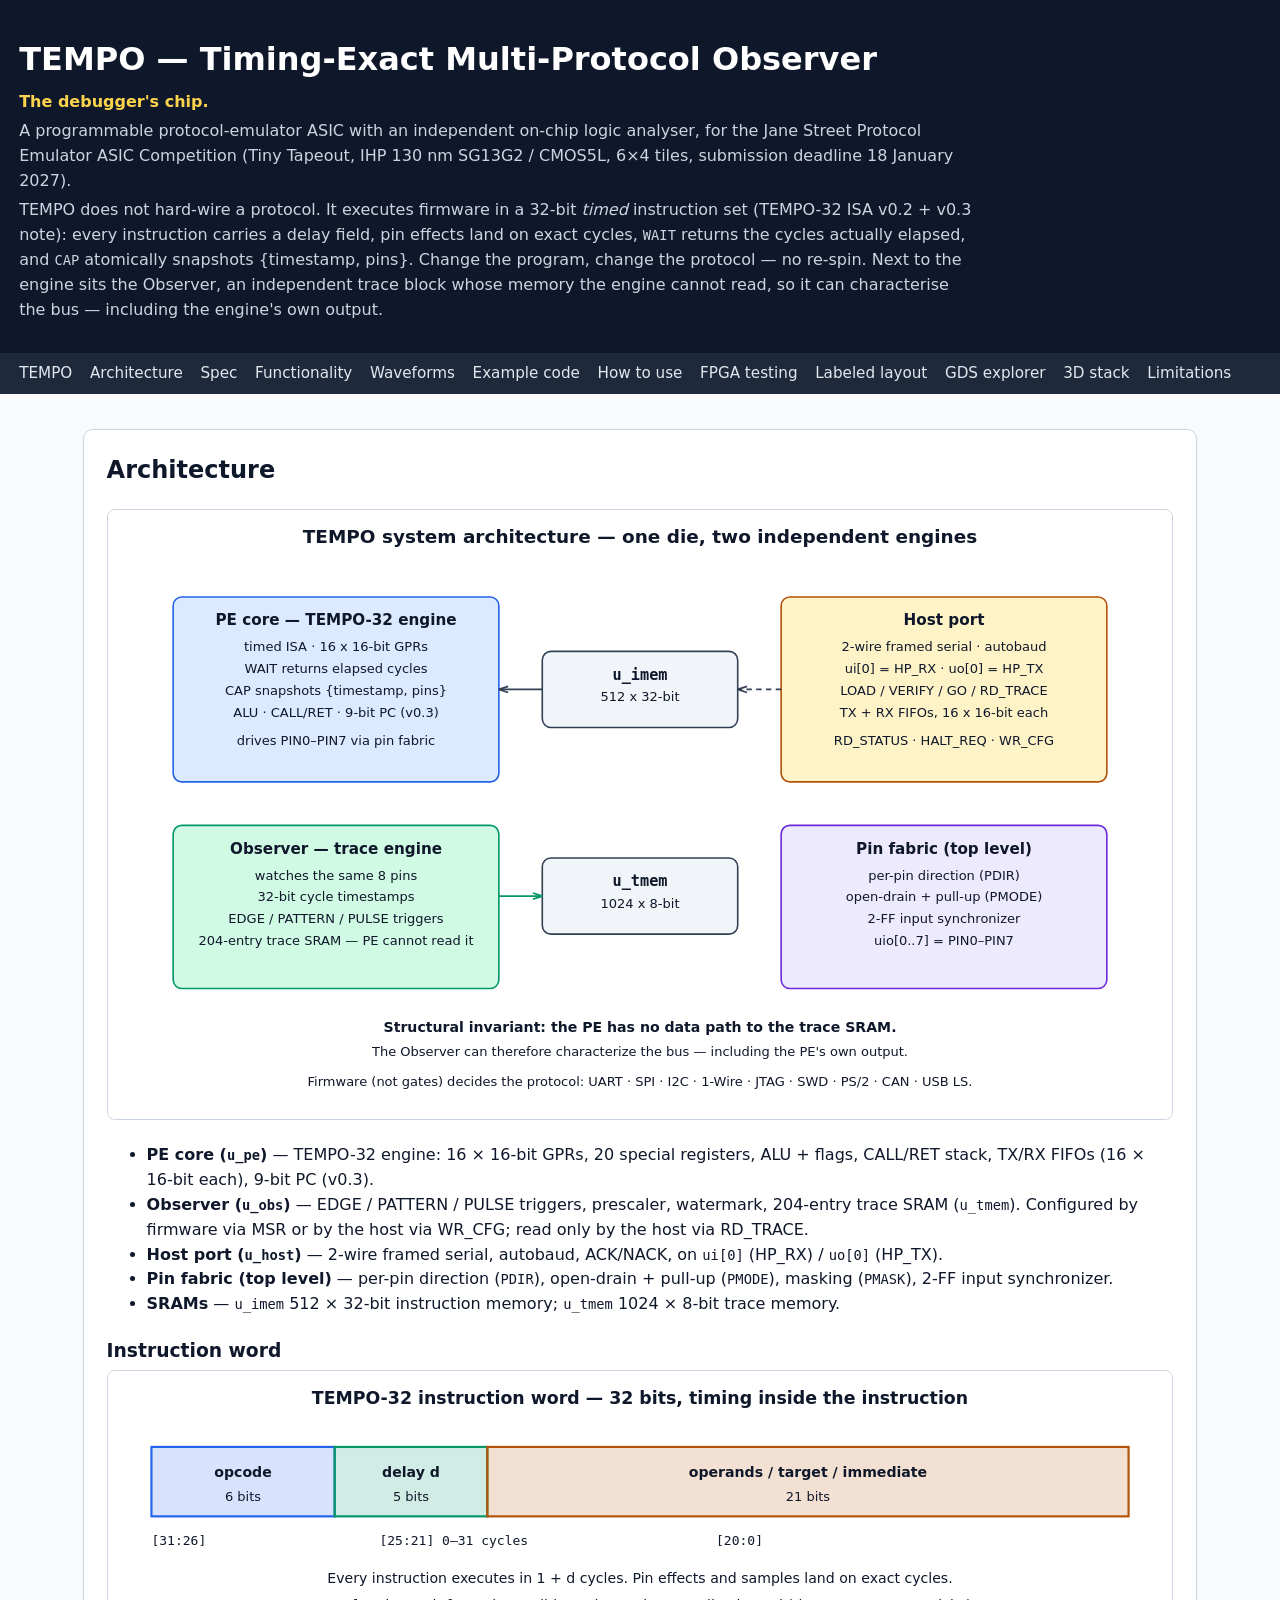
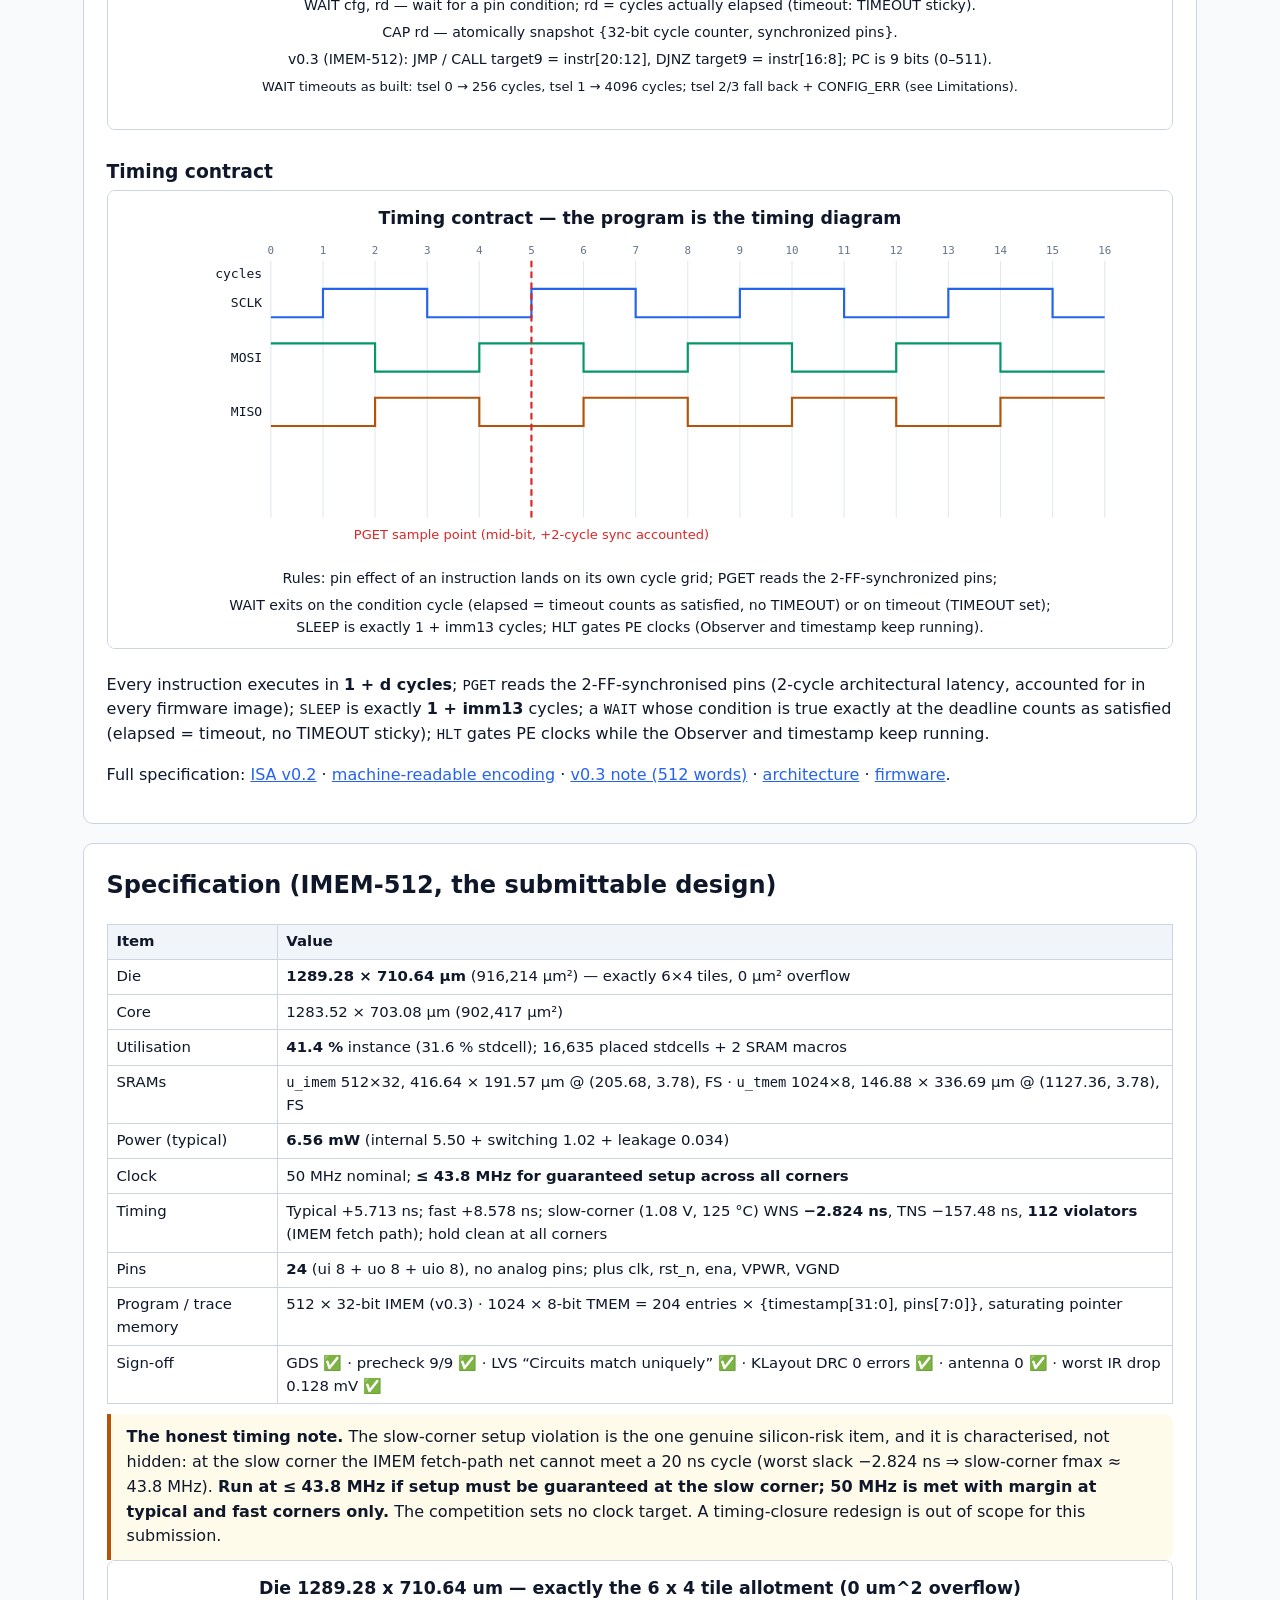
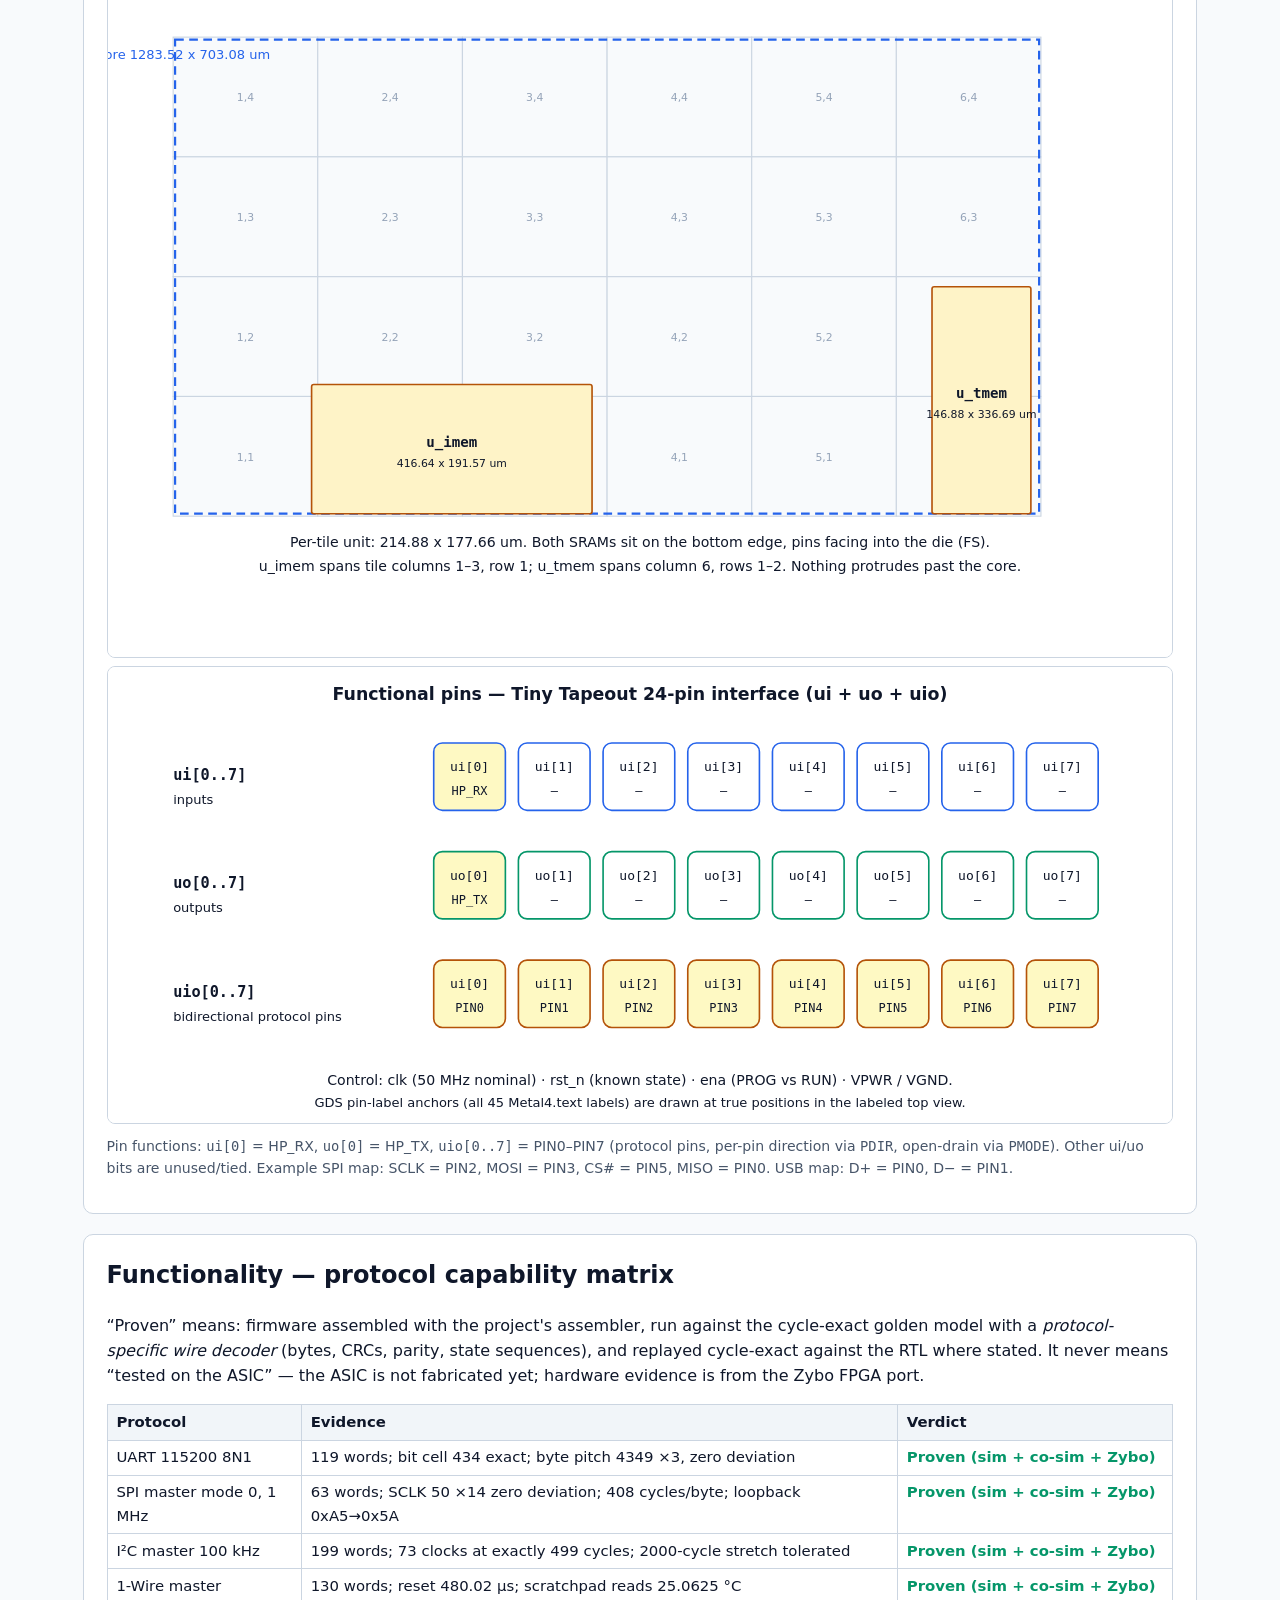
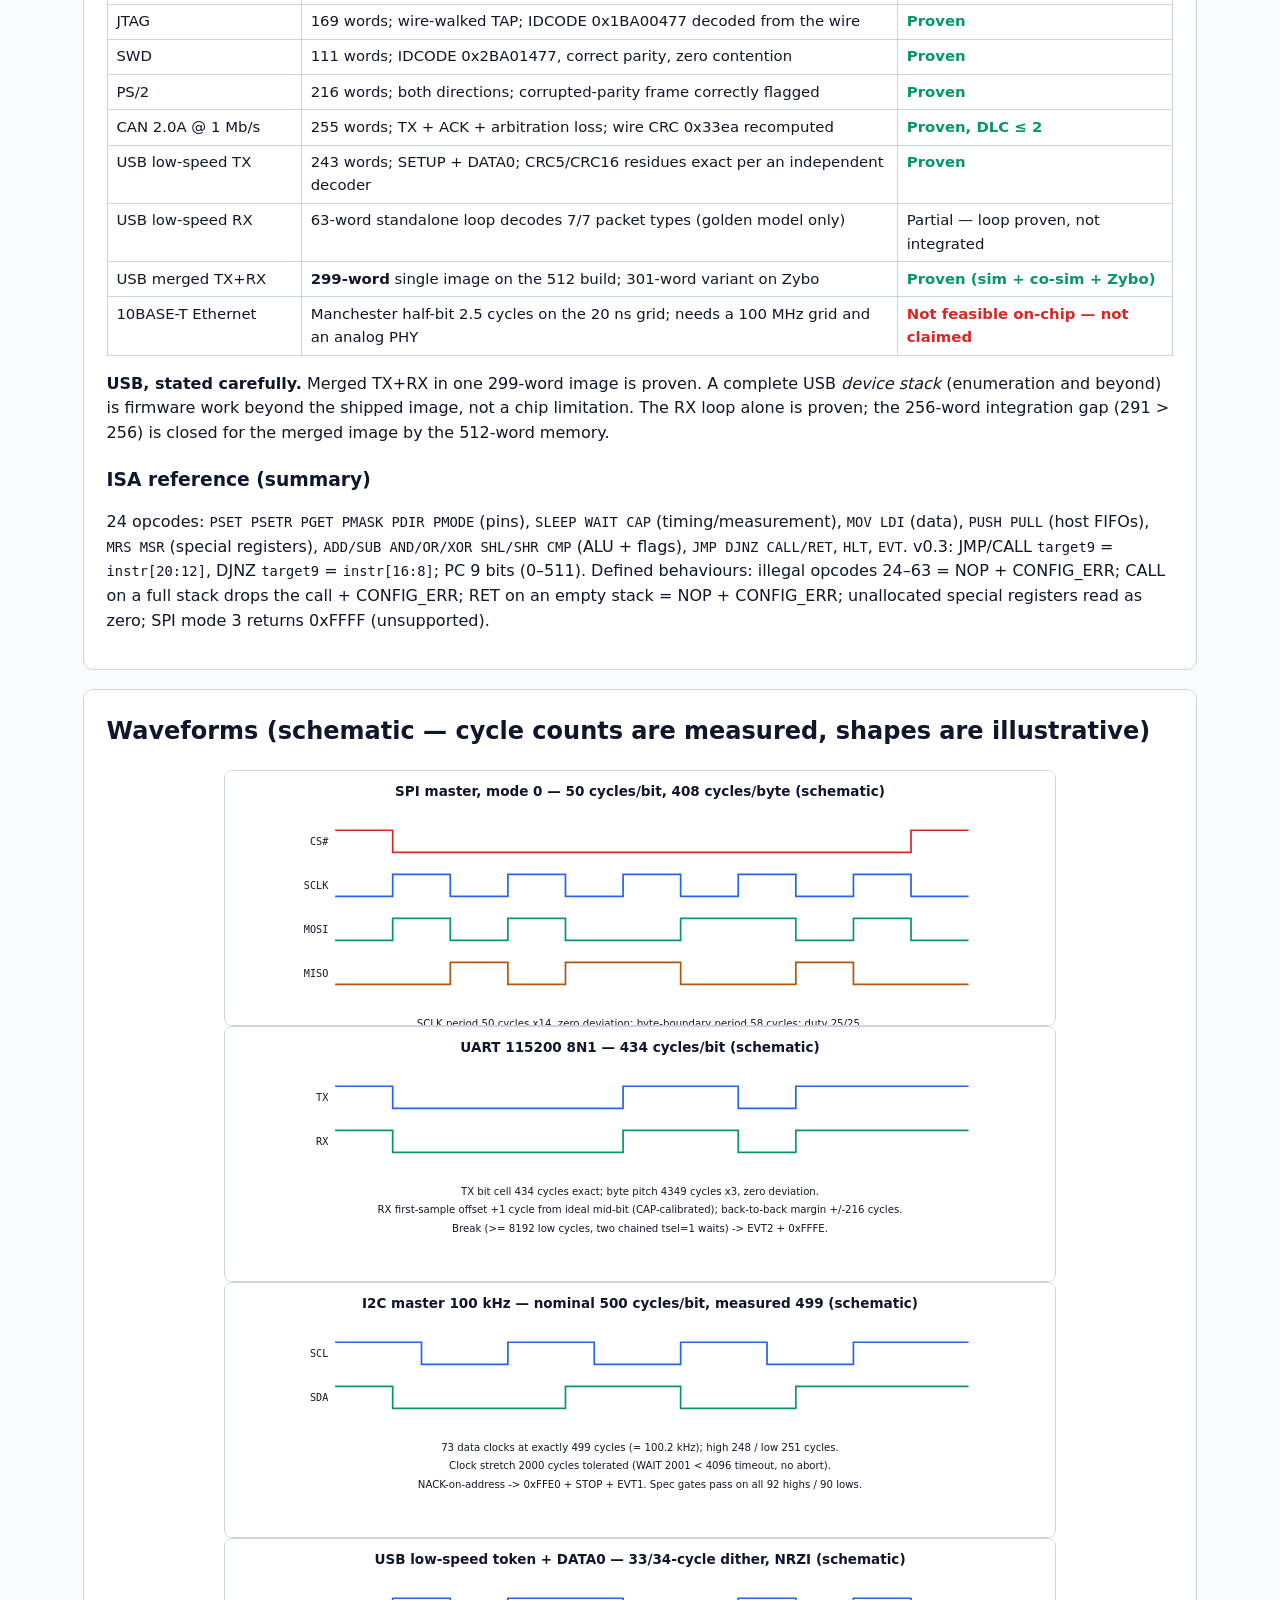
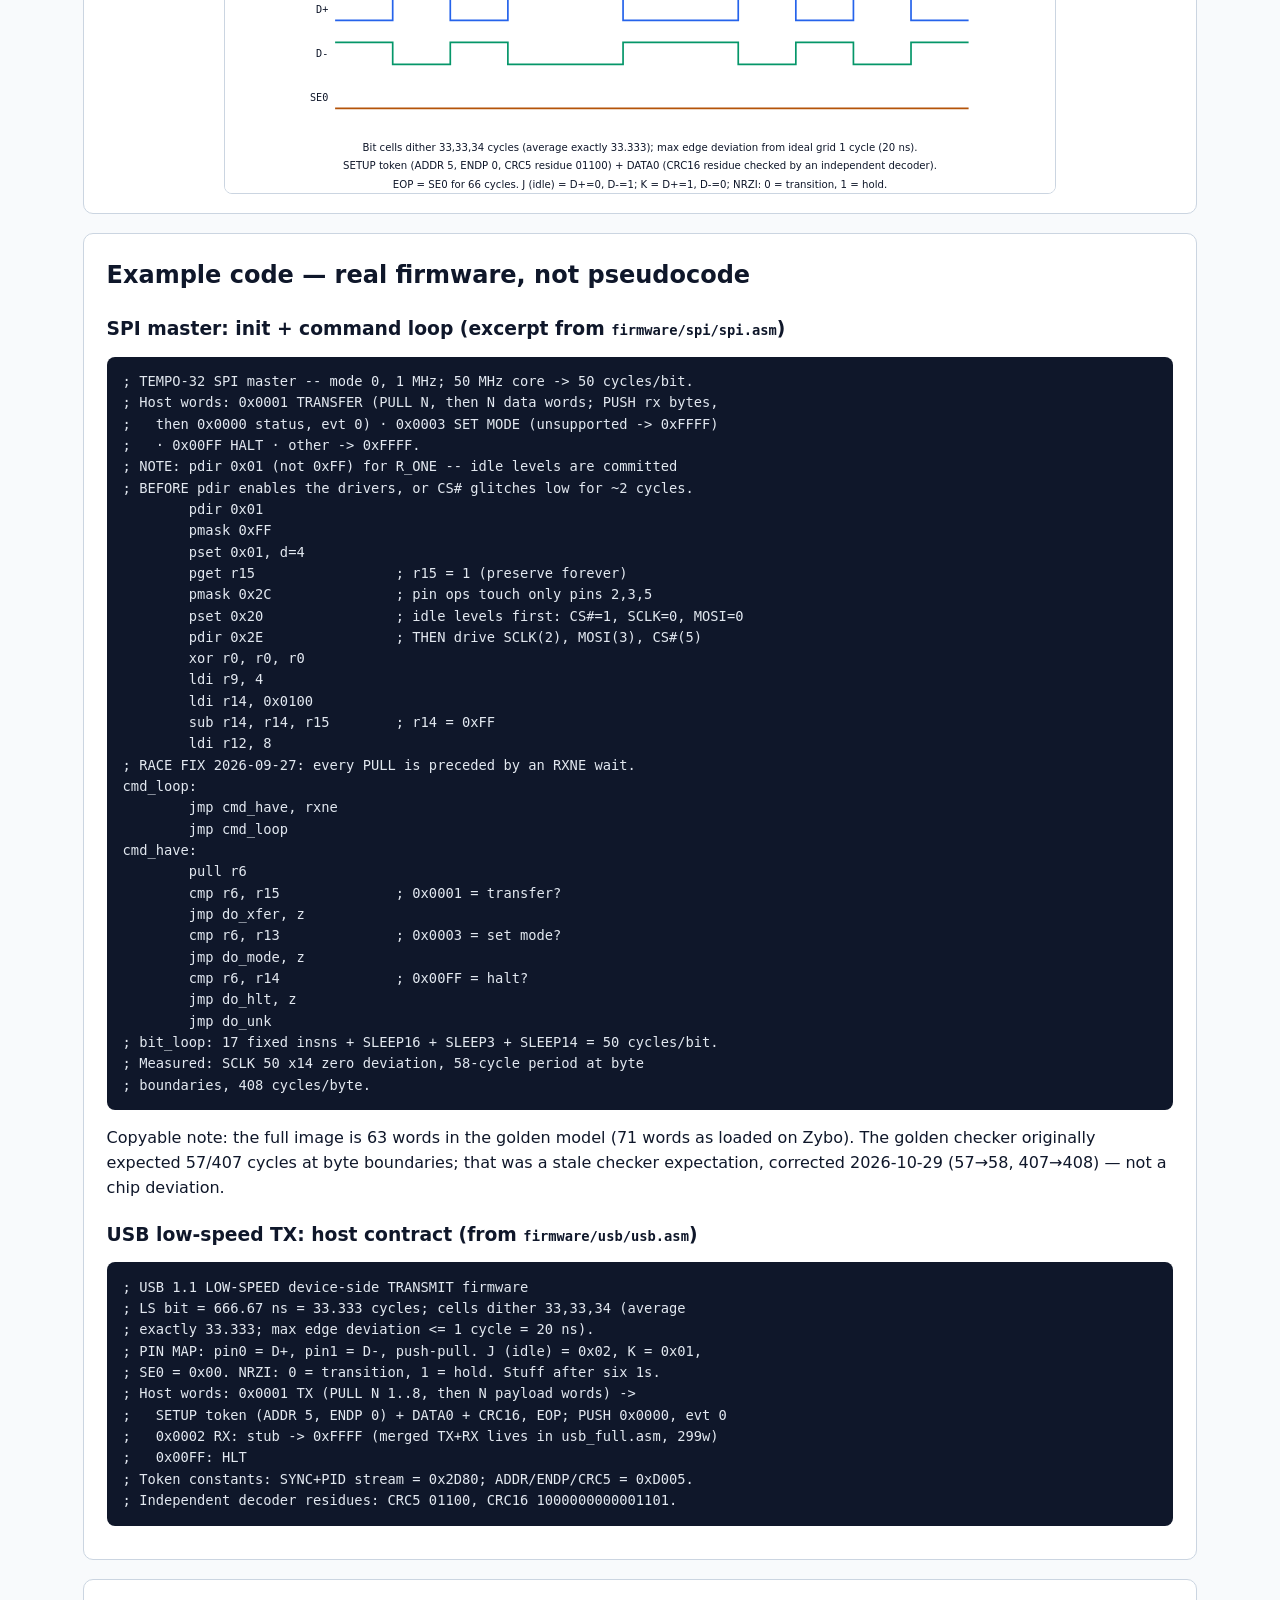
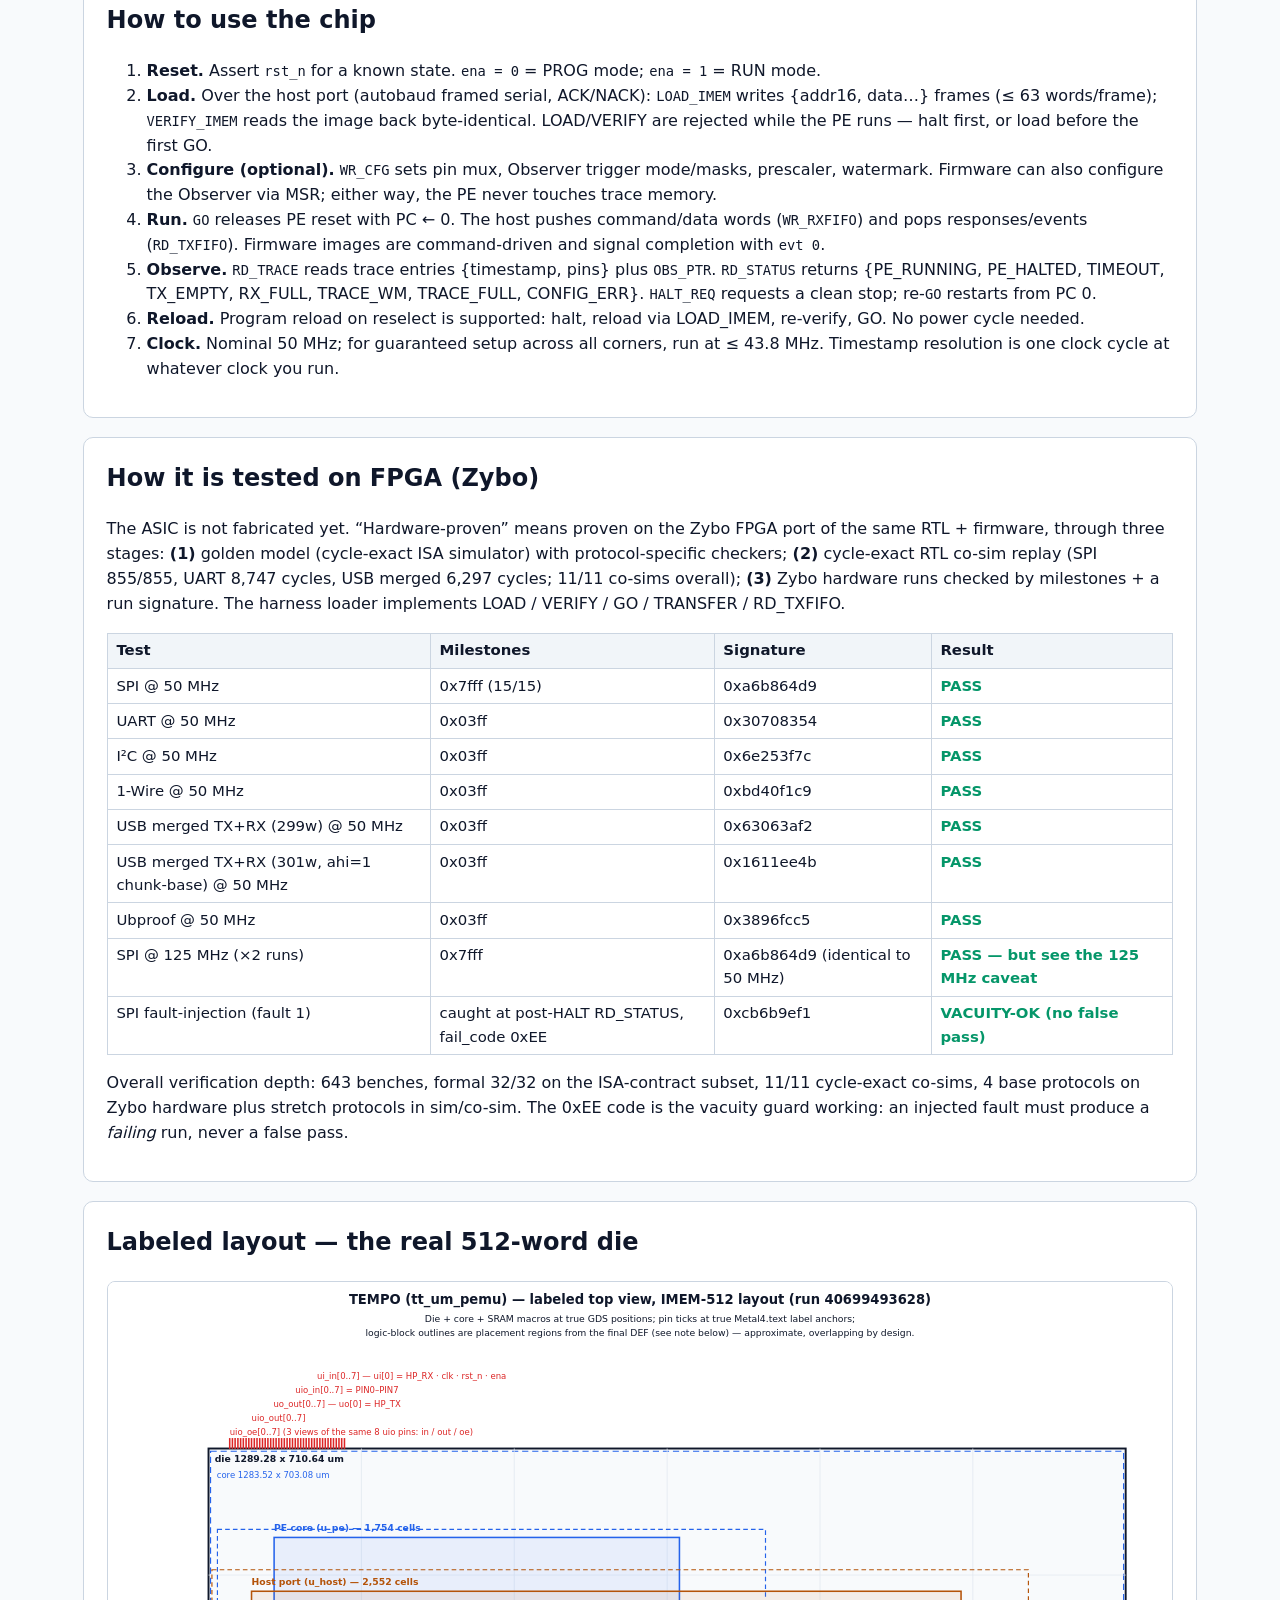
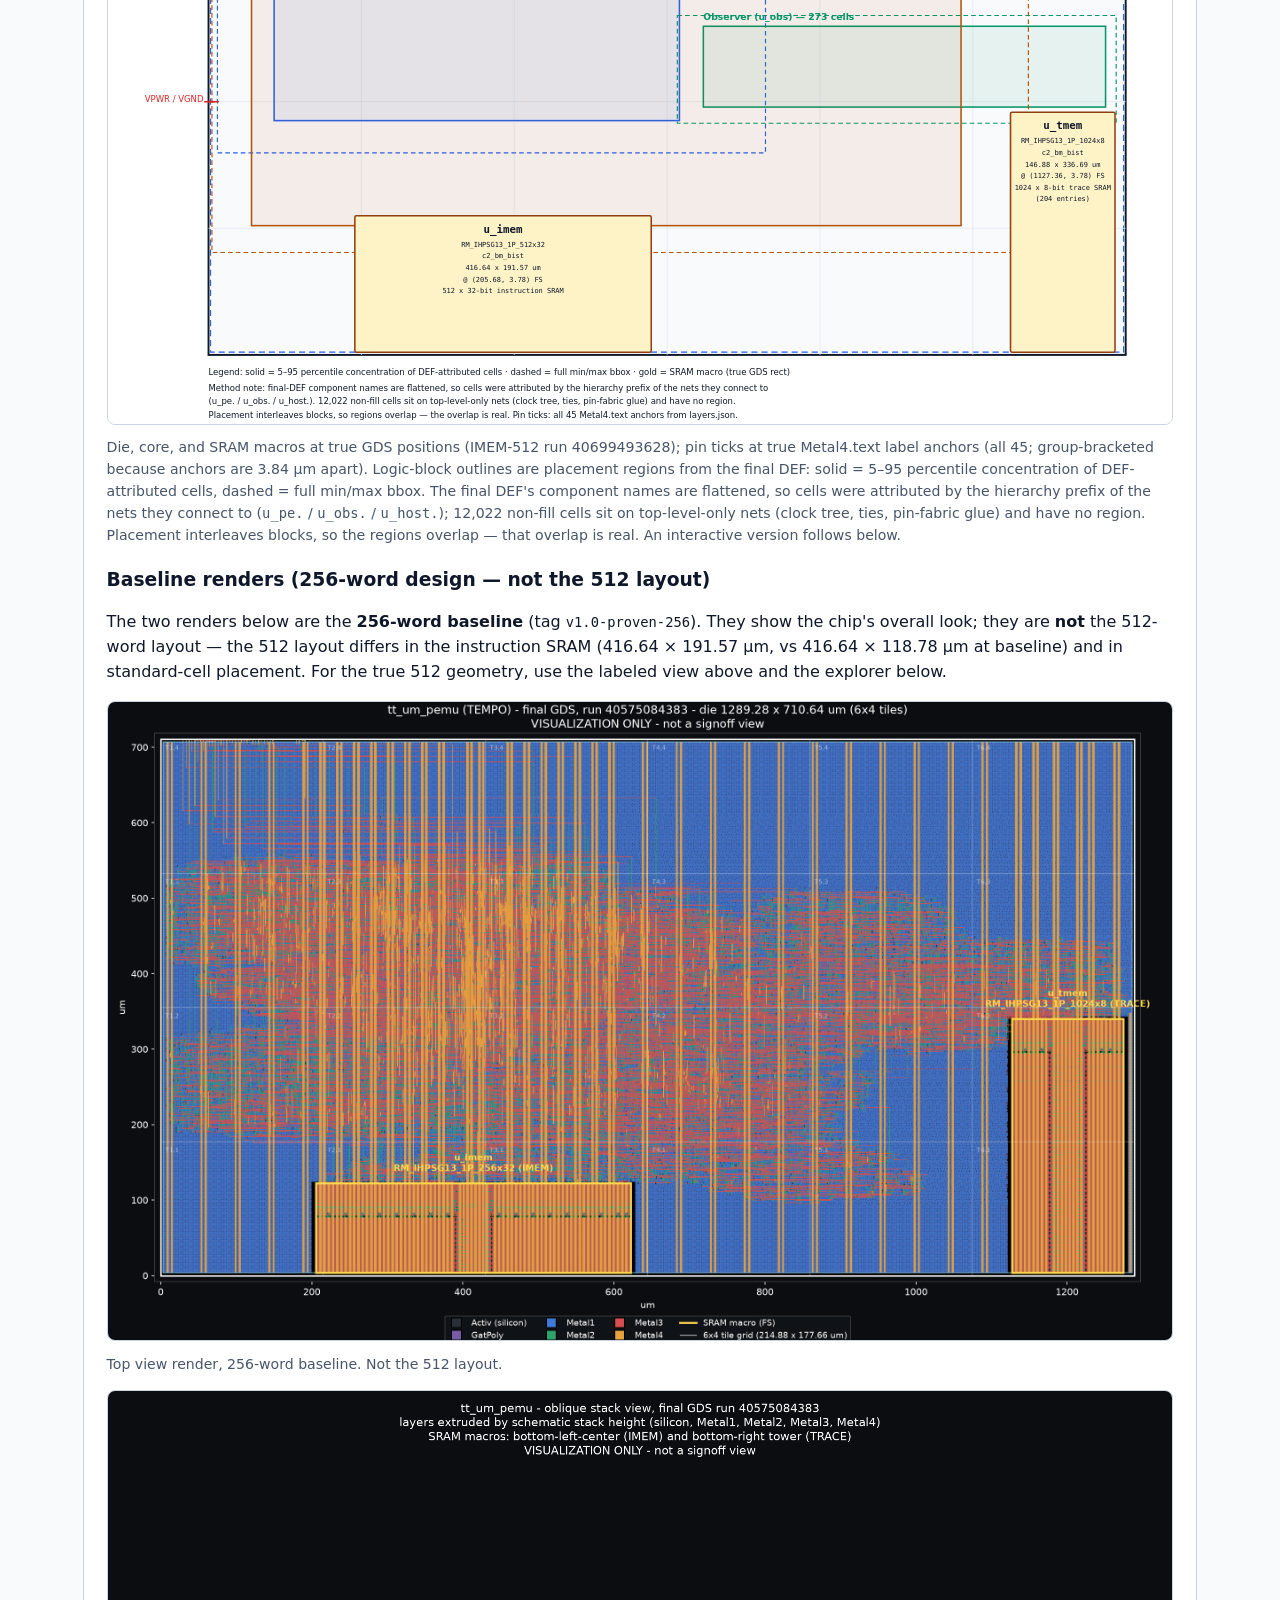
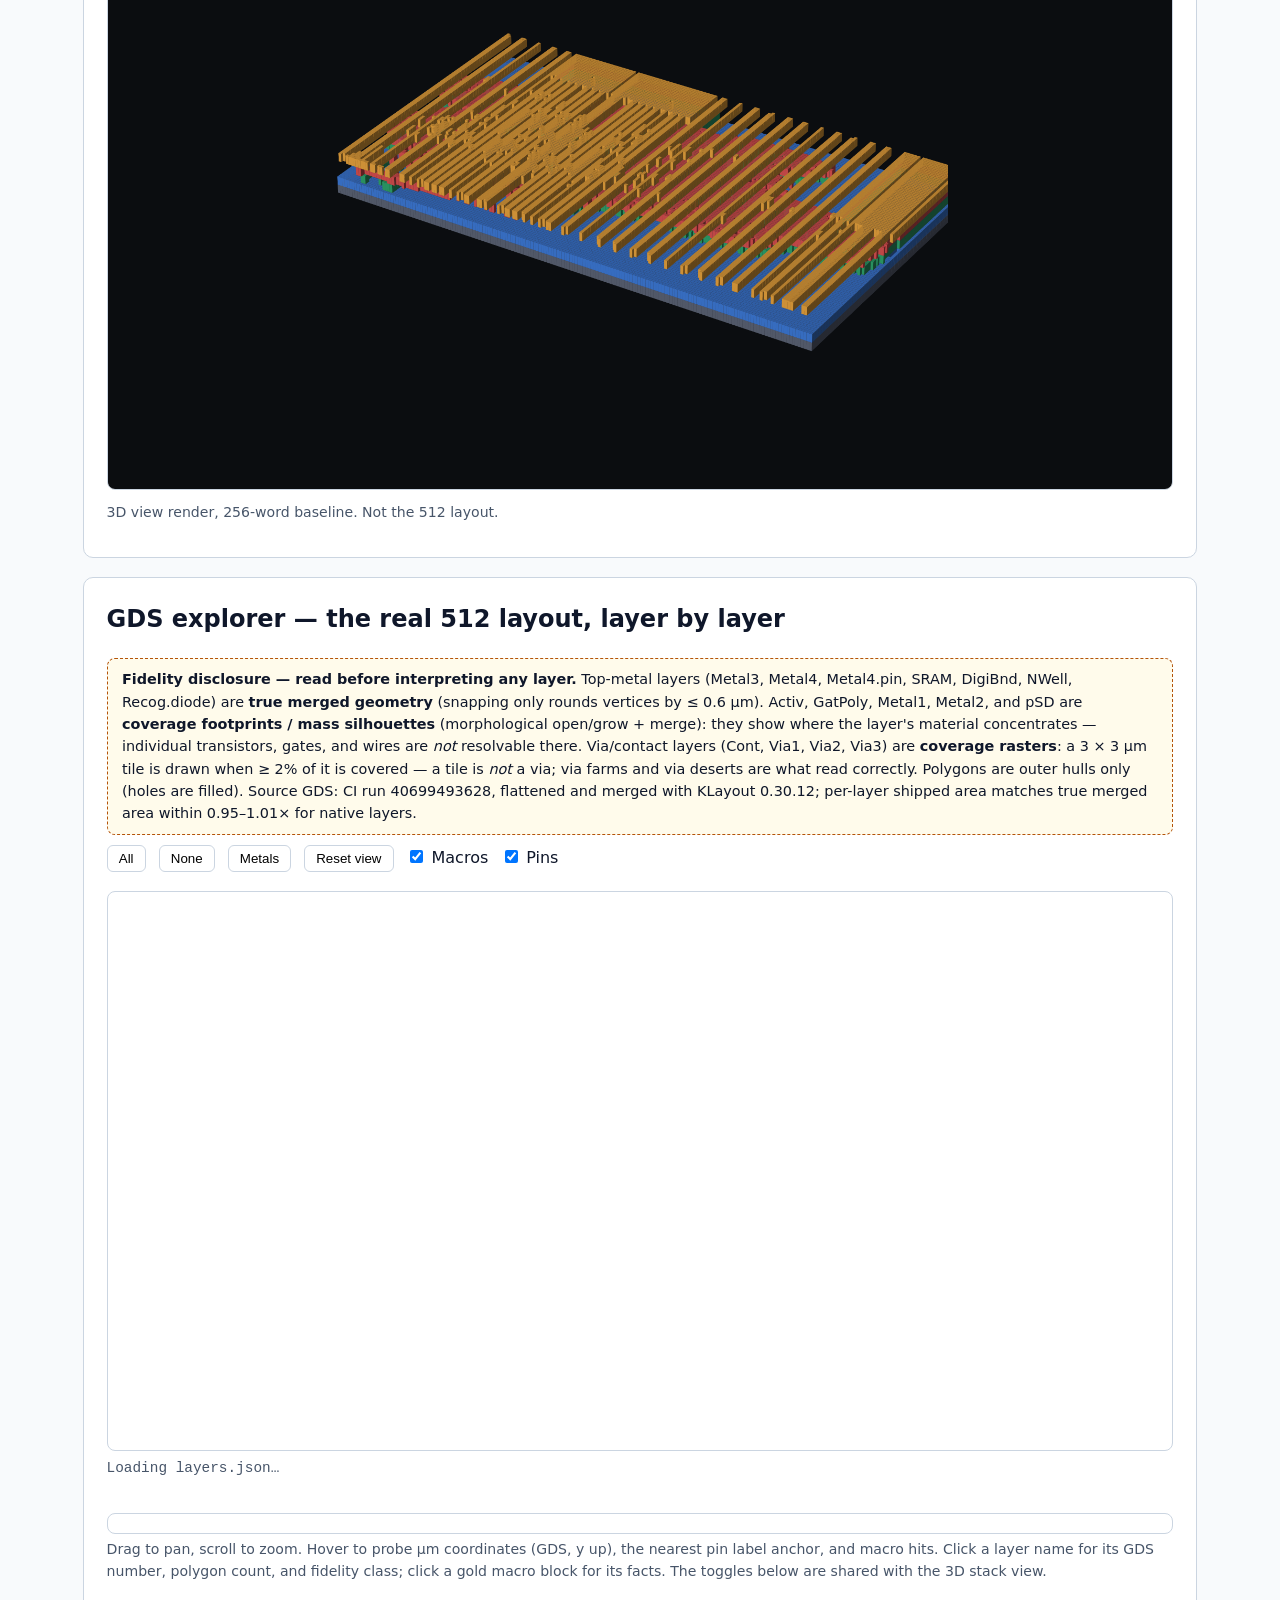
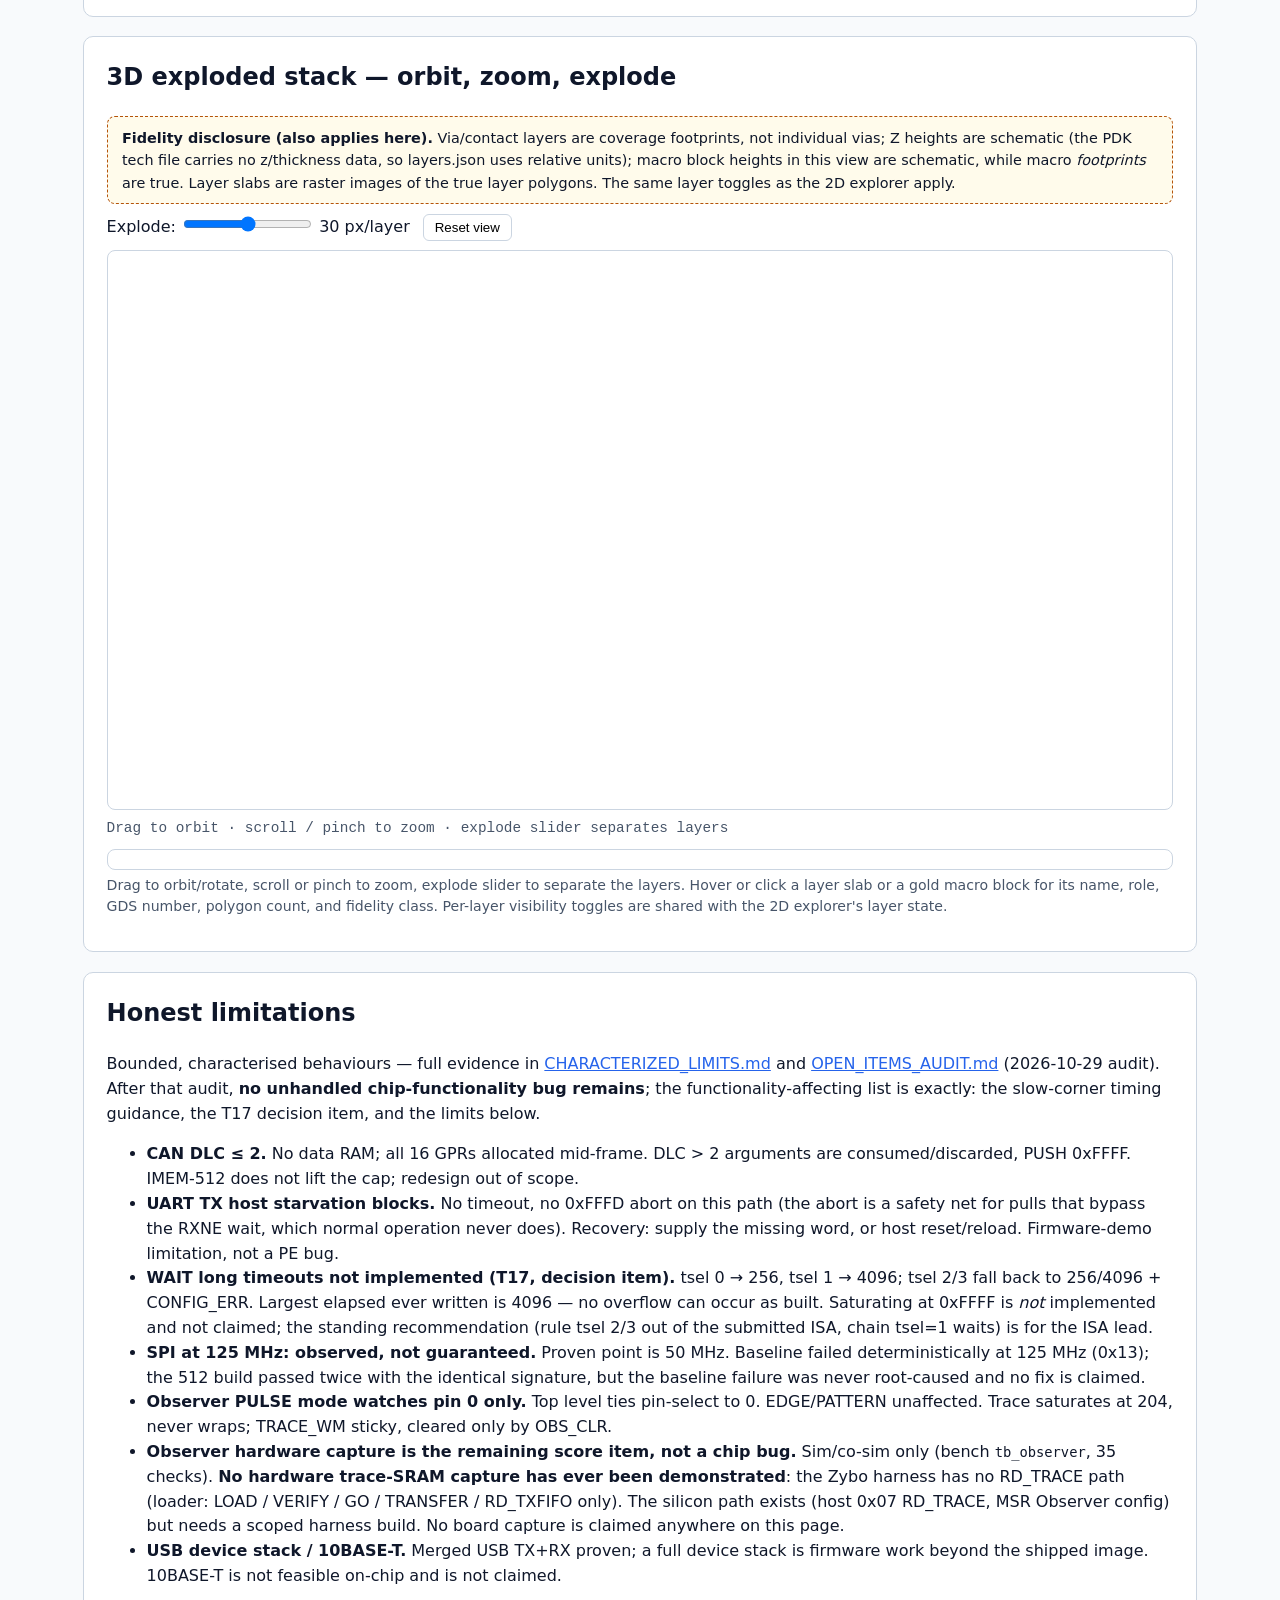
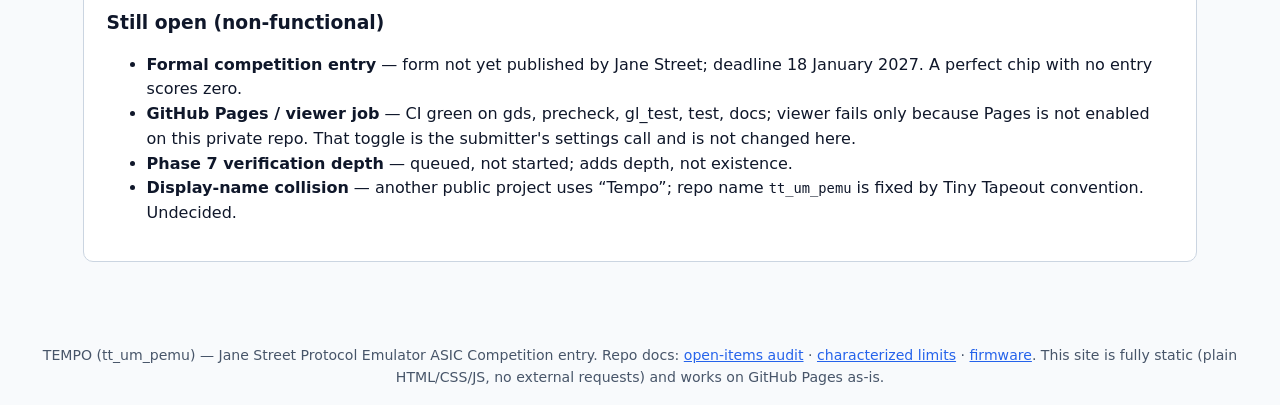
==== docs/index.html @ d1980e23 "docs: Phase B+C README rewrite + GitHub Pages site (docs/readme-site) README: rewritten with generat" ====
<!DOCTYPE html>
<html lang="en">
<head>
<meta charset="utf-8">
<meta name="viewport" content="width=device-width, initial-scale=1">
<title>TEMPO — Timing-Exact Multi-Protocol Observer</title>
<link rel="stylesheet" href="assets/site.css">
</head>
<body>
<header class="hero" id="top">
  <h1>TEMPO — Timing-Exact Multi-Protocol Observer</h1>
  <p class="tag">The debugger's chip.</p>
  <p>A programmable protocol-emulator ASIC with an independent on-chip logic
  analyser, for the Jane Street Protocol Emulator ASIC Competition
  (Tiny Tapeout, IHP 130&nbsp;nm SG13G2 / CMOS5L, 6&times;4 tiles, submission
  deadline 18 January 2027).</p>
  <p>TEMPO does not hard-wire a protocol. It executes firmware in a 32-bit
  <em>timed</em> instruction set (TEMPO-32 ISA v0.2 + v0.3 note): every
  instruction carries a delay field, pin effects land on exact cycles,
  <code>WAIT</code> returns the cycles actually elapsed, and <code>CAP</code>
  atomically snapshots {timestamp, pins}. Change the program, change the
  protocol — no re-spin. Next to the engine sits the Observer, an independent
  trace block whose memory the engine cannot read, so it can characterise the
  bus — including the engine's own output.</p>
</header>
<nav id="site-nav"></nav>
<main>

<section class="card" id="architecture">
  <h2>Architecture</h2>
  <img class="diagram" src="assets/diagram-architecture.svg" alt="TEMPO system architecture diagram">
  <ul>
    <li><strong>PE core (<code>u_pe</code>)</strong> — TEMPO-32 engine: 16 &times; 16-bit GPRs,
    20 special registers, ALU + flags, CALL/RET stack, TX/RX FIFOs (16 &times; 16-bit each), 9-bit PC (v0.3).</li>
    <li><strong>Observer (<code>u_obs</code>)</strong> — EDGE / PATTERN / PULSE triggers,
    prescaler, watermark, 204-entry trace SRAM (<code>u_tmem</code>). Configured by firmware via MSR
    or by the host via WR_CFG; read only by the host via RD_TRACE.</li>
    <li><strong>Host port (<code>u_host</code>)</strong> — 2-wire framed serial, autobaud, ACK/NACK,
    on <code>ui[0]</code> (HP_RX) / <code>uo[0]</code> (HP_TX).</li>
    <li><strong>Pin fabric (top level)</strong> — per-pin direction (<code>PDIR</code>), open-drain +
    pull-up (<code>PMODE</code>), masking (<code>PMASK</code>), 2-FF input synchronizer.</li>
    <li><strong>SRAMs</strong> — <code>u_imem</code> 512 &times; 32-bit instruction memory;
    <code>u_tmem</code> 1024 &times; 8-bit trace memory.</li>
  </ul>
  <h3>Instruction word</h3>
  <img class="diagram" src="assets/diagram-isa-word.svg" alt="TEMPO-32 instruction word format">
  <h3>Timing contract</h3>
  <img class="diagram" src="assets/diagram-timing-contract.svg" alt="TEMPO timing contract diagram">
  <p>Every instruction executes in <strong>1 + d cycles</strong>; <code>PGET</code> reads the
  2-FF-synchronised pins (2-cycle architectural latency, accounted for in every firmware image);
  <code>SLEEP</code> is exactly <strong>1 + imm13</strong> cycles; a <code>WAIT</code> whose condition
  is true exactly at the deadline counts as satisfied (elapsed = timeout, no TIMEOUT sticky);
  <code>HLT</code> gates PE clocks while the Observer and timestamp keep running.</p>
  <p>Full specification: <a href="ISA_v0.2.md">ISA v0.2</a> ·
  <a href="isa_v0.2.yaml">machine-readable encoding</a> ·
  <a href="isa_v0.3_note.md">v0.3 note (512 words)</a> ·
  <a href="ARCHITECTURE.md">architecture</a> ·
  <a href="FIRMWARE.md">firmware</a>.</p>
</section>

<section class="card" id="spec">
  <h2>Specification (IMEM-512, the submittable design)</h2>
  <table>
    <tr><th>Item</th><th>Value</th></tr>
    <tr><td>Die</td><td><strong>1289.28 &times; 710.64 &micro;m</strong> (916,214 &micro;m&sup2;) — exactly 6&times;4 tiles, 0 &micro;m&sup2; overflow</td></tr>
    <tr><td>Core</td><td>1283.52 &times; 703.08 &micro;m (902,417 &micro;m&sup2;)</td></tr>
    <tr><td>Utilisation</td><td><strong>41.4 %</strong> instance (31.6 % stdcell); 16,635 placed stdcells + 2 SRAM macros</td></tr>
    <tr><td>SRAMs</td><td><code>u_imem</code> 512&times;32, 416.64 &times; 191.57 &micro;m @ (205.68, 3.78), FS &middot;
    <code>u_tmem</code> 1024&times;8, 146.88 &times; 336.69 &micro;m @ (1127.36, 3.78), FS</td></tr>
    <tr><td>Power (typical)</td><td><strong>6.56 mW</strong> (internal 5.50 + switching 1.02 + leakage 0.034)</td></tr>
    <tr><td>Clock</td><td>50 MHz nominal; <strong>&le; 43.8 MHz for guaranteed setup across all corners</strong></td></tr>
    <tr><td>Timing</td><td>Typical +5.713 ns; fast +8.578 ns; slow-corner (1.08 V, 125 &deg;C) WNS <strong>&minus;2.824 ns</strong>,
    TNS &minus;157.48 ns, <strong>112 violators</strong> (IMEM fetch path); hold clean at all corners</td></tr>
    <tr><td>Pins</td><td><strong>24</strong> (ui 8 + uo 8 + uio 8), no analog pins; plus clk, rst_n, ena, VPWR, VGND</td></tr>
    <tr><td>Program / trace memory</td><td>512 &times; 32-bit IMEM (v0.3) · 1024 &times; 8-bit TMEM = 204 entries &times; {timestamp[31:0], pins[7:0]}, saturating pointer</td></tr>
    <tr><td>Sign-off</td><td>GDS &#9989; · precheck 9/9 &#9989; · LVS “Circuits match uniquely” &#9989; · KLayout DRC 0 errors &#9989; · antenna 0 &#9989; · worst IR drop 0.128 mV &#9989;</td></tr>
  </table>
  <div class="warn"><strong>The honest timing note.</strong> The slow-corner setup violation is the one
  genuine silicon-risk item, and it is characterised, not hidden: at the slow corner the IMEM fetch-path
  net cannot meet a 20 ns cycle (worst slack &minus;2.824 ns &rArr; slow-corner fmax &asymp; 43.8 MHz).
  <strong>Run at &le; 43.8 MHz if setup must be guaranteed at the slow corner; 50 MHz is met with
  margin at typical and fast corners only.</strong> The competition sets no clock target. A timing-closure
  redesign is out of scope for this submission.</div>
  <img class="diagram" src="assets/diagram-die-tiles.svg" alt="Die and 6x4 tile fit diagram">
  <img class="diagram" src="assets/diagram-pinmap.svg" alt="24-pin functional map">
  <p class="caption">Pin functions: <code>ui[0]</code> = HP_RX, <code>uo[0]</code> = HP_TX,
  <code>uio[0..7]</code> = PIN0–PIN7 (protocol pins, per-pin direction via <code>PDIR</code>,
  open-drain via <code>PMODE</code>). Other ui/uo bits are unused/tied. Example SPI map: SCLK = PIN2,
  MOSI = PIN3, CS# = PIN5, MISO = PIN0. USB map: D+ = PIN0, D&minus; = PIN1.</p>
</section>

<section class="card" id="functionality">
  <h2>Functionality — protocol capability matrix</h2>
  <p>“Proven” means: firmware assembled with the project's assembler, run against the cycle-exact
  golden model with a <em>protocol-specific wire decoder</em> (bytes, CRCs, parity, state sequences),
  and replayed cycle-exact against the RTL where stated. It never means “tested on the ASIC” — the
  ASIC is not fabricated yet; hardware evidence is from the Zybo FPGA port.</p>
  <table>
    <tr><th>Protocol</th><th>Evidence</th><th>Verdict</th></tr>
    <tr><td>UART 115200 8N1</td><td>119 words; bit cell 434 exact; byte pitch 4349 &times;3, zero deviation</td><td class="ok">Proven (sim + co-sim + Zybo)</td></tr>
    <tr><td>SPI master mode 0, 1 MHz</td><td>63 words; SCLK 50 &times;14 zero deviation; 408 cycles/byte; loopback 0xA5&rarr;0x5A</td><td class="ok">Proven (sim + co-sim + Zybo)</td></tr>
    <tr><td>I&sup2;C master 100 kHz</td><td>199 words; 73 clocks at exactly 499 cycles; 2000-cycle stretch tolerated</td><td class="ok">Proven (sim + co-sim + Zybo)</td></tr>
    <tr><td>1-Wire master</td><td>130 words; reset 480.02 &micro;s; scratchpad reads 25.0625 &deg;C</td><td class="ok">Proven (sim + co-sim + Zybo)</td></tr>
    <tr><td>JTAG</td><td>169 words; wire-walked TAP; IDCODE 0x1BA00477 decoded from the wire</td><td class="ok">Proven</td></tr>
    <tr><td>SWD</td><td>111 words; IDCODE 0x2BA01477, correct parity, zero contention</td><td class="ok">Proven</td></tr>
    <tr><td>PS/2</td><td>216 words; both directions; corrupted-parity frame correctly flagged</td><td class="ok">Proven</td></tr>
    <tr><td>CAN 2.0A @ 1 Mb/s</td><td>255 words; TX + ACK + arbitration loss; wire CRC 0x33ea recomputed</td><td class="ok">Proven, DLC &le; 2</td></tr>
    <tr><td>USB low-speed TX</td><td>243 words; SETUP + DATA0; CRC5/CRC16 residues exact per an independent decoder</td><td class="ok">Proven</td></tr>
    <tr><td>USB low-speed RX</td><td>63-word standalone loop decodes 7/7 packet types (golden model only)</td><td>Partial — loop proven, not integrated</td></tr>
    <tr><td>USB merged TX+RX</td><td><strong>299-word</strong> single image on the 512 build; 301-word variant on Zybo</td><td class="ok">Proven (sim + co-sim + Zybo)</td></tr>
    <tr><td>10BASE-T Ethernet</td><td>Manchester half-bit 2.5 cycles on the 20 ns grid; needs a 100 MHz grid and an analog PHY</td><td class="bad">Not feasible on-chip — not claimed</td></tr>
  </table>
  <p><strong>USB, stated carefully.</strong> Merged TX+RX in one 299-word image is proven. A complete
  USB <em>device stack</em> (enumeration and beyond) is firmware work beyond the shipped image, not a
  chip limitation. The RX loop alone is proven; the 256-word integration gap (291 &gt; 256) is closed
  for the merged image by the 512-word memory.</p>
  <h3>ISA reference (summary)</h3>
  <p>24 opcodes: <code>PSET PSETR PGET PMASK PDIR PMODE</code> (pins),
  <code>SLEEP WAIT CAP</code> (timing/measurement), <code>MOV LDI</code> (data),
  <code>PUSH PULL</code> (host FIFOs), <code>MRS MSR</code> (special registers),
  <code>ADD/SUB AND/OR/XOR SHL/SHR CMP</code> (ALU + flags), <code>JMP DJNZ CALL/RET</code>,
  <code>HLT</code>, <code>EVT</code>. v0.3: JMP/CALL <code>target9</code> = <code>instr[20:12]</code>,
  DJNZ <code>target9</code> = <code>instr[16:8]</code>; PC 9 bits (0–511). Defined behaviours:
  illegal opcodes 24–63 = NOP + CONFIG_ERR; CALL on a full stack drops the call + CONFIG_ERR;
  RET on an empty stack = NOP + CONFIG_ERR; unallocated special registers read as zero;
  SPI mode 3 returns 0xFFFF (unsupported).</p>
</section>

<section class="card" id="waveforms">
  <h2>Waveforms (schematic — cycle counts are measured, shapes are illustrative)</h2>
  <img class="diagram narrow" src="assets/wave-spi.svg" alt="SPI waveform">
  <img class="diagram narrow" src="assets/wave-uart.svg" alt="UART waveform">
  <img class="diagram narrow" src="assets/wave-i2c.svg" alt="I2C waveform">
  <img class="diagram narrow" src="assets/wave-usb.svg" alt="USB low-speed waveform">
</section>

<section class="card" id="code">
  <h2>Example code — real firmware, not pseudocode</h2>
  <h3>SPI master: init + command loop (excerpt from <code>firmware/spi/spi.asm</code>)</h3>
<pre>; TEMPO-32 SPI master -- mode 0, 1 MHz; 50 MHz core -&gt; 50 cycles/bit.
; Host words: 0x0001 TRANSFER (PULL N, then N data words; PUSH rx bytes,
;   then 0x0000 status, evt 0) · 0x0003 SET MODE (unsupported -&gt; 0xFFFF)
;   · 0x00FF HALT · other -&gt; 0xFFFF.
; NOTE: pdir 0x01 (not 0xFF) for R_ONE -- idle levels are committed
; BEFORE pdir enables the drivers, or CS# glitches low for ~2 cycles.
        pdir 0x01
        pmask 0xFF
        pset 0x01, d=4
        pget r15                 ; r15 = 1 (preserve forever)
        pmask 0x2C               ; pin ops touch only pins 2,3,5
        pset 0x20                ; idle levels first: CS#=1, SCLK=0, MOSI=0
        pdir 0x2E                ; THEN drive SCLK(2), MOSI(3), CS#(5)
        xor r0, r0, r0
        ldi r9, 4
        ldi r14, 0x0100
        sub r14, r14, r15        ; r14 = 0xFF
        ldi r12, 8
; RACE FIX 2026-09-27: every PULL is preceded by an RXNE wait.
cmd_loop:
        jmp cmd_have, rxne
        jmp cmd_loop
cmd_have:
        pull r6
        cmp r6, r15              ; 0x0001 = transfer?
        jmp do_xfer, z
        cmp r6, r13              ; 0x0003 = set mode?
        jmp do_mode, z
        cmp r6, r14              ; 0x00FF = halt?
        jmp do_hlt, z
        jmp do_unk
; bit_loop: 17 fixed insns + SLEEP16 + SLEEP3 + SLEEP14 = 50 cycles/bit.
; Measured: SCLK 50 x14 zero deviation, 58-cycle period at byte
; boundaries, 408 cycles/byte.</pre>
  <p>Copyable note: the full image is 63 words in the golden model (71 words as loaded on Zybo).
  The golden checker originally expected 57/407 cycles at byte boundaries; that was a stale checker
  expectation, corrected 2026-10-29 (57&rarr;58, 407&rarr;408) — not a chip deviation.</p>
  <h3>USB low-speed TX: host contract (from <code>firmware/usb/usb.asm</code>)</h3>
<pre>; USB 1.1 LOW-SPEED device-side TRANSMIT firmware
; LS bit = 666.67 ns = 33.333 cycles; cells dither 33,33,34 (average
; exactly 33.333; max edge deviation &lt;= 1 cycle = 20 ns).
; PIN MAP: pin0 = D+, pin1 = D-, push-pull. J (idle) = 0x02, K = 0x01,
; SE0 = 0x00. NRZI: 0 = transition, 1 = hold. Stuff after six 1s.
; Host words: 0x0001 TX (PULL N 1..8, then N payload words) -&gt;
;   SETUP token (ADDR 5, ENDP 0) + DATA0 + CRC16, EOP; PUSH 0x0000, evt 0
;   0x0002 RX: stub -&gt; 0xFFFF (merged TX+RX lives in usb_full.asm, 299w)
;   0x00FF: HLT
; Token constants: SYNC+PID stream = 0x2D80; ADDR/ENDP/CRC5 = 0xD005.
; Independent decoder residues: CRC5 01100, CRC16 1000000000001101.</pre>
</section>

<section class="card" id="using">
  <h2>How to use the chip</h2>
  <ol>
    <li><strong>Reset.</strong> Assert <code>rst_n</code> for a known state. <code>ena = 0</code> =
    PROG mode; <code>ena = 1</code> = RUN mode.</li>
    <li><strong>Load.</strong> Over the host port (autobaud framed serial, ACK/NACK):
    <code>LOAD_IMEM</code> writes {addr16, data…} frames (&le; 63 words/frame);
    <code>VERIFY_IMEM</code> reads the image back byte-identical. LOAD/VERIFY are rejected while
    the PE runs — halt first, or load before the first GO.</li>
    <li><strong>Configure (optional).</strong> <code>WR_CFG</code> sets pin mux, Observer trigger
    mode/masks, prescaler, watermark. Firmware can also configure the Observer via MSR; either way,
    the PE never touches trace memory.</li>
    <li><strong>Run.</strong> <code>GO</code> releases PE reset with PC &larr; 0. The host pushes
    command/data words (<code>WR_RXFIFO</code>) and pops responses/events (<code>RD_TXFIFO</code>).
    Firmware images are command-driven and signal completion with <code>evt 0</code>.</li>
    <li><strong>Observe.</strong> <code>RD_TRACE</code> reads trace entries {timestamp, pins} plus
    <code>OBS_PTR</code>. <code>RD_STATUS</code> returns {PE_RUNNING, PE_HALTED, TIMEOUT, TX_EMPTY,
    RX_FULL, TRACE_WM, TRACE_FULL, CONFIG_ERR}. <code>HALT_REQ</code> requests a clean stop;
    re-<code>GO</code> restarts from PC 0.</li>
    <li><strong>Reload.</strong> Program reload on reselect is supported: halt, reload via LOAD_IMEM,
    re-verify, GO. No power cycle needed.</li>
    <li><strong>Clock.</strong> Nominal 50 MHz; for guaranteed setup across all corners, run at
    &le; 43.8 MHz. Timestamp resolution is one clock cycle at whatever clock you run.</li>
  </ol>
</section>

<section class="card" id="testing">
  <h2>How it is tested on FPGA (Zybo)</h2>
  <p>The ASIC is not fabricated yet. “Hardware-proven” means proven on the Zybo FPGA port of the
  same RTL + firmware, through three stages: <strong>(1)</strong> golden model (cycle-exact ISA
  simulator) with protocol-specific checkers; <strong>(2)</strong> cycle-exact RTL co-sim replay
  (SPI 855/855, UART 8,747 cycles, USB merged 6,297 cycles; 11/11 co-sims overall);
  <strong>(3)</strong> Zybo hardware runs checked by milestones + a run signature. The harness loader
  implements LOAD / VERIFY / GO / TRANSFER / RD_TXFIFO.</p>
  <table>
    <tr><th>Test</th><th>Milestones</th><th>Signature</th><th>Result</th></tr>
    <tr><td>SPI @ 50 MHz</td><td>0x7fff (15/15)</td><td>0xa6b864d9</td><td class="ok">PASS</td></tr>
    <tr><td>UART @ 50 MHz</td><td>0x03ff</td><td>0x30708354</td><td class="ok">PASS</td></tr>
    <tr><td>I&sup2;C @ 50 MHz</td><td>0x03ff</td><td>0x6e253f7c</td><td class="ok">PASS</td></tr>
    <tr><td>1-Wire @ 50 MHz</td><td>0x03ff</td><td>0xbd40f1c9</td><td class="ok">PASS</td></tr>
    <tr><td>USB merged TX+RX (299w) @ 50 MHz</td><td>0x03ff</td><td>0x63063af2</td><td class="ok">PASS</td></tr>
    <tr><td>USB merged TX+RX (301w, ahi=1 chunk-base) @ 50 MHz</td><td>0x03ff</td><td>0x1611ee4b</td><td class="ok">PASS</td></tr>
    <tr><td>Ubproof @ 50 MHz</td><td>0x03ff</td><td>0x3896fcc5</td><td class="ok">PASS</td></tr>
    <tr><td>SPI @ 125 MHz (&times;2 runs)</td><td>0x7fff</td><td>0xa6b864d9 (identical to 50 MHz)</td><td class="ok">PASS — but see the 125 MHz caveat</td></tr>
    <tr><td>SPI fault-injection (fault 1)</td><td>caught at post-HALT RD_STATUS, fail_code 0xEE</td><td>0xcb6b9ef1</td><td class="ok">VACUITY-OK (no false pass)</td></tr>
  </table>
  <p>Overall verification depth: 643 benches, formal 32/32 on the ISA-contract subset, 11/11
  cycle-exact co-sims, 4 base protocols on Zybo hardware plus stretch protocols in sim/co-sim.
  The 0xEE code is the vacuity guard working: an injected fault must produce a <em>failing</em> run,
  never a false pass.</p>
</section>

<section class="card" id="layout">
  <h2>Labeled layout — the real 512-word die</h2>
  <img class="diagram" src="assets/labeled-top-view.svg" alt="Labeled GDS top view, IMEM-512 layout">
  <p class="caption">Die, core, and SRAM macros at true GDS positions (IMEM-512 run 40699493628);
  pin ticks at true Metal4.text label anchors (all 45; group-bracketed because anchors are 3.84 &micro;m
  apart). Logic-block outlines are placement regions from the final DEF: solid = 5–95 percentile
  concentration of DEF-attributed cells, dashed = full min/max bbox. The final DEF's component names
  are flattened, so cells were attributed by the hierarchy prefix of the nets they connect to
  (<code>u_pe.</code> / <code>u_obs.</code> / <code>u_host.</code>); 12,022 non-fill cells sit on
  top-level-only nets (clock tree, ties, pin-fabric glue) and have no region. Placement interleaves
  blocks, so the regions overlap — that overlap is real. An interactive version follows below.</p>
  <h3>Baseline renders (256-word design — not the 512 layout)</h3>
  <p>The two renders below are the <strong>256-word baseline</strong> (tag
  <code>v1.0-proven-256</code>). They show the chip's overall look; they are
  <strong>not</strong> the 512-word layout — the 512 layout differs in the instruction SRAM
  (416.64 &times; 191.57 &micro;m, vs 416.64 &times; 118.78 &micro;m at baseline) and in
  standard-cell placement. For the true 512 geometry, use the labeled view above and the explorer below.</p>
  <img class="diagram" src="assets/chip_top_view.png" alt="Chip top view render, 256-word baseline">
  <p class="caption">Top view render, 256-word baseline. Not the 512 layout.</p>
  <img class="diagram" src="assets/chip_3d_view.png" alt="Chip 3D view render, 256-word baseline">
  <p class="caption">3D view render, 256-word baseline. Not the 512 layout.</p>
</section>

<section class="card" id="explorer">
  <h2>GDS explorer — the real 512 layout, layer by layer</h2>
  <div class="fidelity"><strong>Fidelity disclosure — read before interpreting any layer.</strong>
  Top-metal layers (Metal3, Metal4, Metal4.pin, SRAM, DigiBnd, NWell, Recog.diode) are
  <strong>true merged geometry</strong> (snapping only rounds vertices by &le; 0.6 &micro;m).
  Activ, GatPoly, Metal1, Metal2, and pSD are <strong>coverage footprints / mass silhouettes</strong>
  (morphological open/grow + merge): they show where the layer's material concentrates — individual
  transistors, gates, and wires are <em>not</em> resolvable there. Via/contact layers (Cont, Via1,
  Via2, Via3) are <strong>coverage rasters</strong>: a 3 &times; 3 &micro;m tile is drawn when
  &ge; 2% of it is covered — a tile is <em>not</em> a via; via farms and via deserts are what read
  correctly. Polygons are outer hulls only (holes are filled). Source GDS: CI run 40699493628,
  flattened and merged with KLayout 0.30.12; per-layer shipped area matches true merged area within
  0.95–1.01&times; for native layers.</div>
  <div class="controls">
    <button id="btn-all">All</button>
    <button id="btn-none">None</button>
    <button id="btn-metals">Metals</button>
    <button id="btn-reset-view">Reset view</button>
    <label><input type="checkbox" id="chk-macros" checked> Macros</label>
    <label><input type="checkbox" id="chk-pins" checked> Pins</label>
  </div>
  <div class="layerlist" id="layer-list"></div>
  <canvas class="viewer" id="explorer-canvas"></canvas>
  <div class="readout" id="explorer-readout">Loading layers.json…</div>
  <div class="readout" id="explorer-status"></div>
  <div class="infopanel" id="explorer-info"></div>
  <p class="caption">Drag to pan, scroll to zoom. Hover to probe &micro;m coordinates (GDS, y up),
  the nearest pin label anchor, and macro hits. Click a layer name for its GDS number, polygon
  count, and fidelity class; click a gold macro block for its facts. The toggles below are shared
  with the 3D stack view.</p>
</section>

<section class="card" id="view3d">
  <h2>3D exploded stack — orbit, zoom, explode</h2>
  <div class="fidelity"><strong>Fidelity disclosure (also applies here).</strong> Via/contact layers
  are coverage footprints, not individual vias; Z heights are schematic (the PDK tech file carries no
  z/thickness data, so layers.json uses relative units); macro block heights in this view are
  schematic, while macro <em>footprints</em> are true. Layer slabs are raster images of the true
  layer polygons. The same layer toggles as the 2D explorer apply.</div>
  <div class="controls">
    <label>Explode: <input type="range" id="explode-slider" min="0" max="60" value="30">
    <span id="explode-value">30 px/layer</span></label>
    <button id="btn-3d-reset">Reset view</button>
  </div>
  <canvas class="viewer" id="view3d-canvas"></canvas>
  <div class="readout" id="view3d-readout">Drag to orbit · scroll / pinch to zoom · explode slider separates layers</div>
  <div class="infopanel" id="view3d-info"></div>
  <p class="caption">Drag to orbit/rotate, scroll or pinch to zoom, explode slider to separate the layers.
  Hover or click a layer slab or a gold macro block for its name, role, GDS number, polygon count,
  and fidelity class. Per-layer visibility toggles are shared with the 2D explorer's layer state.</p>
</section>

<section class="card" id="limitations">
  <h2>Honest limitations</h2>
  <p>Bounded, characterised behaviours — full evidence in
  <a href="CHARACTERIZED_LIMITS.md">CHARACTERIZED_LIMITS.md</a> and
  <a href="OPEN_ITEMS_AUDIT.md">OPEN_ITEMS_AUDIT.md</a> (2026-10-29 audit). After that audit,
  <strong>no unhandled chip-functionality bug remains</strong>; the functionality-affecting list is
  exactly: the slow-corner timing guidance, the T17 decision item, and the limits below.</p>
  <ul>
    <li><strong>CAN DLC &le; 2.</strong> No data RAM; all 16 GPRs allocated mid-frame. DLC &gt; 2
    arguments are consumed/discarded, PUSH 0xFFFF. IMEM-512 does not lift the cap; redesign out of scope.</li>
    <li><strong>UART TX host starvation blocks.</strong> No timeout, no 0xFFFD abort on this path
    (the abort is a safety net for pulls that bypass the RXNE wait, which normal operation never does).
    Recovery: supply the missing word, or host reset/reload. Firmware-demo limitation, not a PE bug.</li>
    <li><strong>WAIT long timeouts not implemented (T17, decision item).</strong> tsel 0 &rarr; 256,
    tsel 1 &rarr; 4096; tsel 2/3 fall back to 256/4096 + CONFIG_ERR. Largest elapsed ever written is
    4096 — no overflow can occur as built. Saturating at 0xFFFF is <em>not</em> implemented and not
    claimed; the standing recommendation (rule tsel 2/3 out of the submitted ISA, chain tsel=1 waits)
    is for the ISA lead.</li>
    <li><strong>SPI at 125 MHz: observed, not guaranteed.</strong> Proven point is 50 MHz. Baseline
    failed deterministically at 125 MHz (0x13); the 512 build passed twice with the identical signature,
    but the baseline failure was never root-caused and no fix is claimed.</li>
    <li><strong>Observer PULSE mode watches pin 0 only.</strong> Top level ties pin-select to 0.
    EDGE/PATTERN unaffected. Trace saturates at 204, never wraps; TRACE_WM sticky, cleared only by OBS_CLR.</li>
    <li><strong>Observer hardware capture is the remaining score item, not a chip bug.</strong>
    Sim/co-sim only (bench <code>tb_observer</code>, 35 checks). <strong>No hardware trace-SRAM
    capture has ever been demonstrated</strong>: the Zybo harness has no RD_TRACE path (loader: LOAD /
    VERIFY / GO / TRANSFER / RD_TXFIFO only). The silicon path exists (host 0x07 RD_TRACE, MSR Observer
    config) but needs a scoped harness build. No board capture is claimed anywhere on this page.</li>
    <li><strong>USB device stack / 10BASE-T.</strong> Merged USB TX+RX proven; a full device stack is
    firmware work beyond the shipped image. 10BASE-T is not feasible on-chip and is not claimed.</li>
  </ul>
  <h3>Still open (non-functional)</h3>
  <ul>
    <li><strong>Formal competition entry</strong> — form not yet published by Jane Street; deadline
    18 January 2027. A perfect chip with no entry scores zero.</li>
    <li><strong>GitHub Pages / viewer job</strong> — CI green on gds, precheck, gl_test, test, docs;
    viewer fails only because Pages is not enabled on this private repo. That toggle is the submitter's
    settings call and is not changed here.</li>
    <li><strong>Phase 7 verification depth</strong> — queued, not started; adds depth, not existence.</li>
    <li><strong>Display-name collision</strong> — another public project uses “Tempo”; repo name
    <code>tt_um_pemu</code> is fixed by Tiny Tapeout convention. Undecided.</li>
  </ul>
</section>

</main>
<footer>
  TEMPO (tt_um_pemu) — Jane Street Protocol Emulator ASIC Competition entry. Repo docs:
  <a href="OPEN_ITEMS_AUDIT.md">open-items audit</a> ·
  <a href="CHARACTERIZED_LIMITS.md">characterized limits</a> ·
  <a href="FIRMWARE.md">firmware</a>. This site is fully static
  (plain HTML/CSS/JS, no external requests) and works on GitHub Pages as-is.
</footer>
<script src="assets/nav.js"></script>
<script src="assets/state.js"></script>
<script src="assets/explorer.js"></script>
<script src="assets/view3d.js"></script>
</body>
</html>
---- docs/assets/site.css ----
/* TEMPO docs site — plain CSS, no frameworks, no external requests. */
:root {
  --ink: #0f172a; --muted: #475569; --line: #cbd5e1; --bg: #f8fafc;
  --accent: #2563eb; --accent2: #059669; --warn: #b45309; --card: #ffffff;
}
* { box-sizing: border-box; }
body { margin: 0; font-family: "DejaVu Sans", Arial, sans-serif; color: var(--ink);
  background: var(--bg); line-height: 1.55; }
a { color: var(--accent); }
header.hero { background: #0f172a; color: #fff; padding: 2.2rem 1.2rem 1.6rem; }
header.hero h1 { margin: 0 0 .3rem; font-size: 2rem; }
header.hero p { margin: .3rem 0; color: #cbd5e1; max-width: 60rem; }
header.hero .tag { color: #fcd34d; font-weight: bold; }
nav#site-nav { background: #1e293b; padding: .5rem 1.2rem; position: sticky; top: 0; z-index: 10; }
nav#site-nav a { color: #e2e8f0; text-decoration: none; margin-right: 1.1rem; font-size: .95rem; }
nav#site-nav a:hover { color: #fff; text-decoration: underline; }
main { max-width: 72rem; margin: 0 auto; padding: 1rem 1.2rem 3rem; }
section.card { background: var(--card); border: 1px solid var(--line); border-radius: 10px;
  padding: 1.2rem 1.4rem; margin: 1.2rem 0; }
h2 { margin-top: .2rem; }
h3 { margin-bottom: .3rem; }
table { border-collapse: collapse; width: 100%; margin: .6rem 0; font-size: .93rem; }
th, td { border: 1px solid var(--line); padding: .35rem .55rem; text-align: left; vertical-align: top; }
th { background: #f1f5f9; }
code, pre { font-family: "DejaVu Sans Mono", monospace; font-size: .86rem; }
pre { background: #0f172a; color: #e2e8f0; padding: .9rem 1rem; border-radius: 8px; overflow-x: auto; }
img.diagram { width: 100%; height: auto; border: 1px solid var(--line); border-radius: 8px; background: #fff; }
img.diagram.narrow { max-width: 52rem; display: block; margin: 0 auto; }
.caption { color: var(--muted); font-size: .88rem; margin-top: .3rem; }
.warn { border-left: 4px solid var(--warn); background: #fffbeb; padding: .7rem 1rem; border-radius: 0 8px 8px 0; }
.ok { color: var(--accent2); font-weight: bold; }
.bad { color: #dc2626; font-weight: bold; }
.fidelity { border: 1px dashed var(--warn); background: #fffbeb; padding: .6rem .9rem;
  border-radius: 8px; font-size: .9rem; }
/* explorer */
.controls { display: flex; flex-wrap: wrap; gap: .4rem .8rem; align-items: center; margin: .6rem 0; }
.controls button, .controls input[type=range] { cursor: pointer; }
button { background: #fff; border: 1px solid var(--line); border-radius: 6px; padding: .3rem .7rem; }
button:hover { background: #f1f5f9; }
button.active { background: var(--accent); color: #fff; border-color: var(--accent); }
.layerlist { display: grid; grid-template-columns: repeat(auto-fill, minmax(15rem, 1fr)); gap: .25rem .9rem; margin: .6rem 0; }
.layerlist label { font-size: .9rem; cursor: pointer; }
.layerlist .solo { font-size: .8rem; margin-left: .3rem; }
canvas.viewer { width: 100%; height: 560px; border: 1px solid var(--line); border-radius: 8px;
  background: #fff; touch-action: none; display: block; }
.readout { font-family: monospace; font-size: .9rem; color: var(--muted); margin-top: .4rem; min-height: 1.2em; }
.infopanel { border: 1px solid var(--line); border-radius: 8px; padding: .6rem .9rem; margin-top: .6rem; font-size: .92rem; }
.infopanel h4 { margin: 0 0 .2rem; }
footer { color: var(--muted); font-size: .88rem; text-align: center; padding: 1rem; }
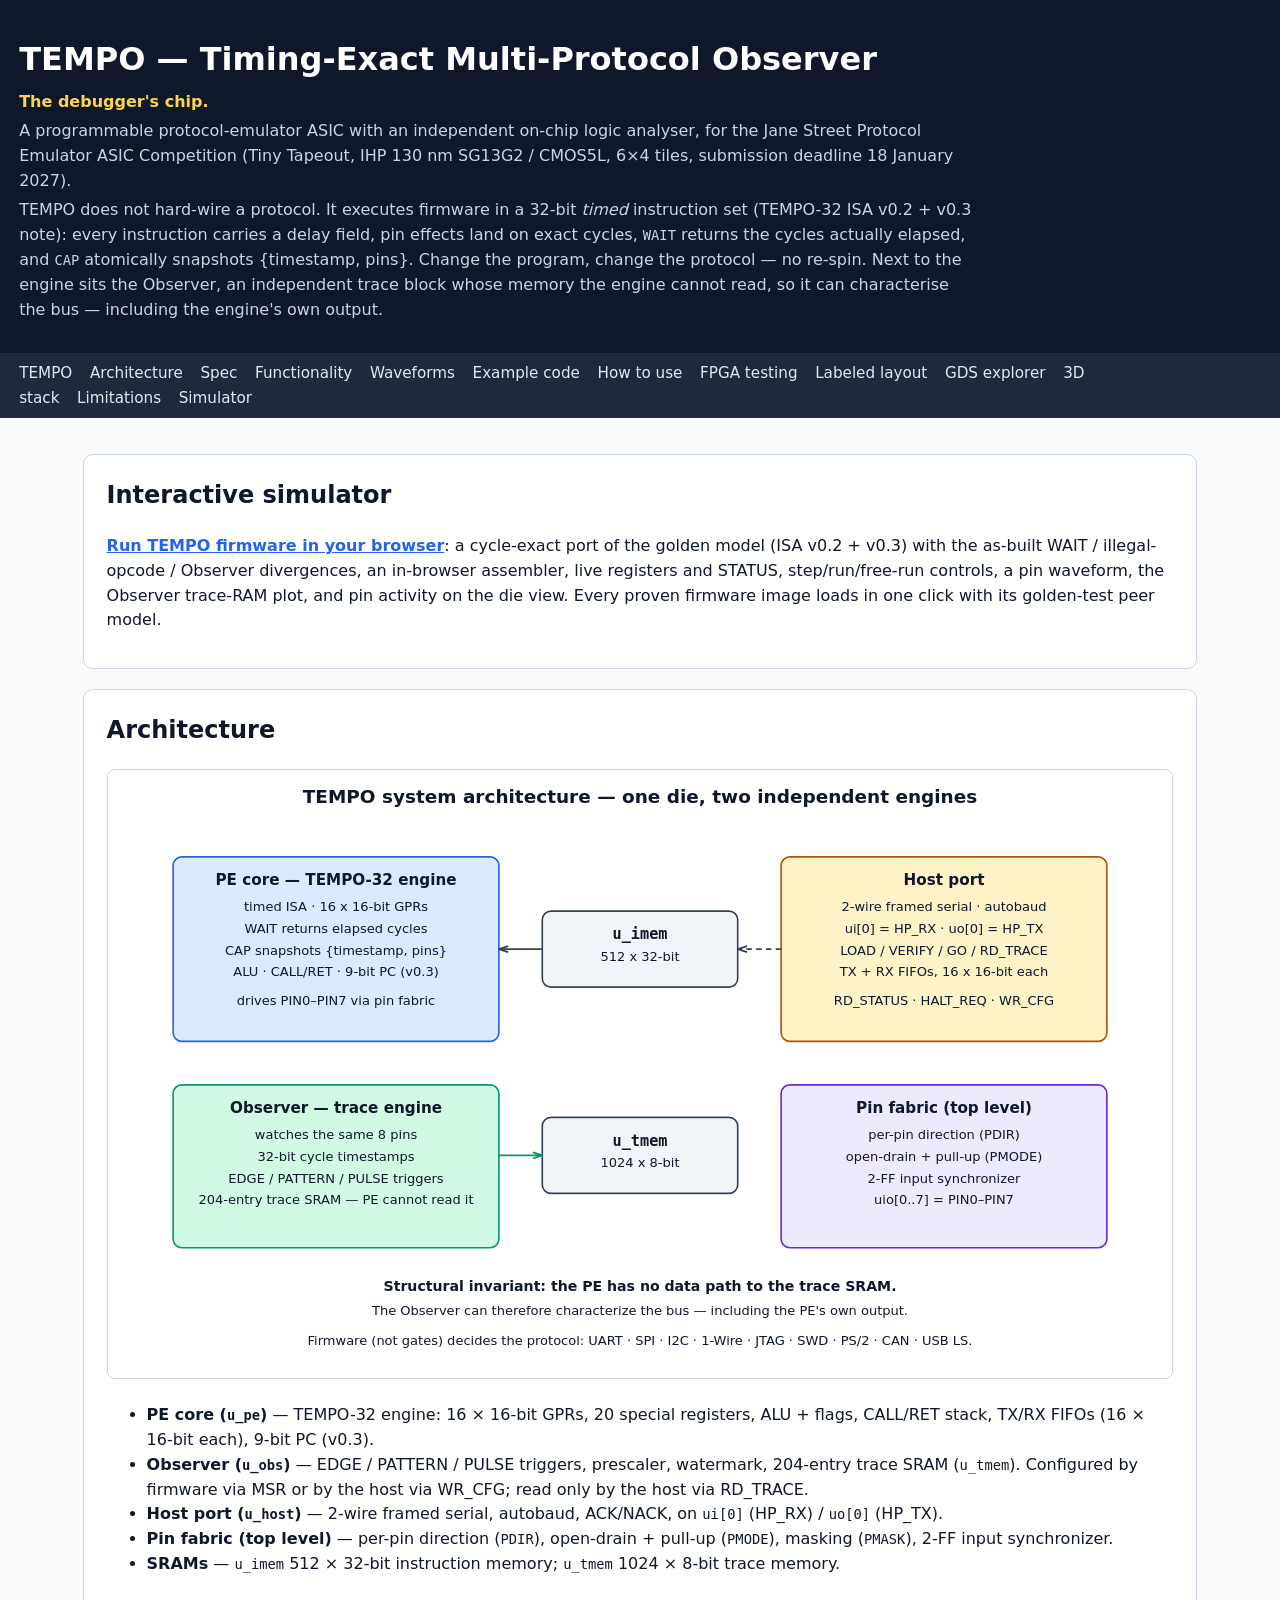
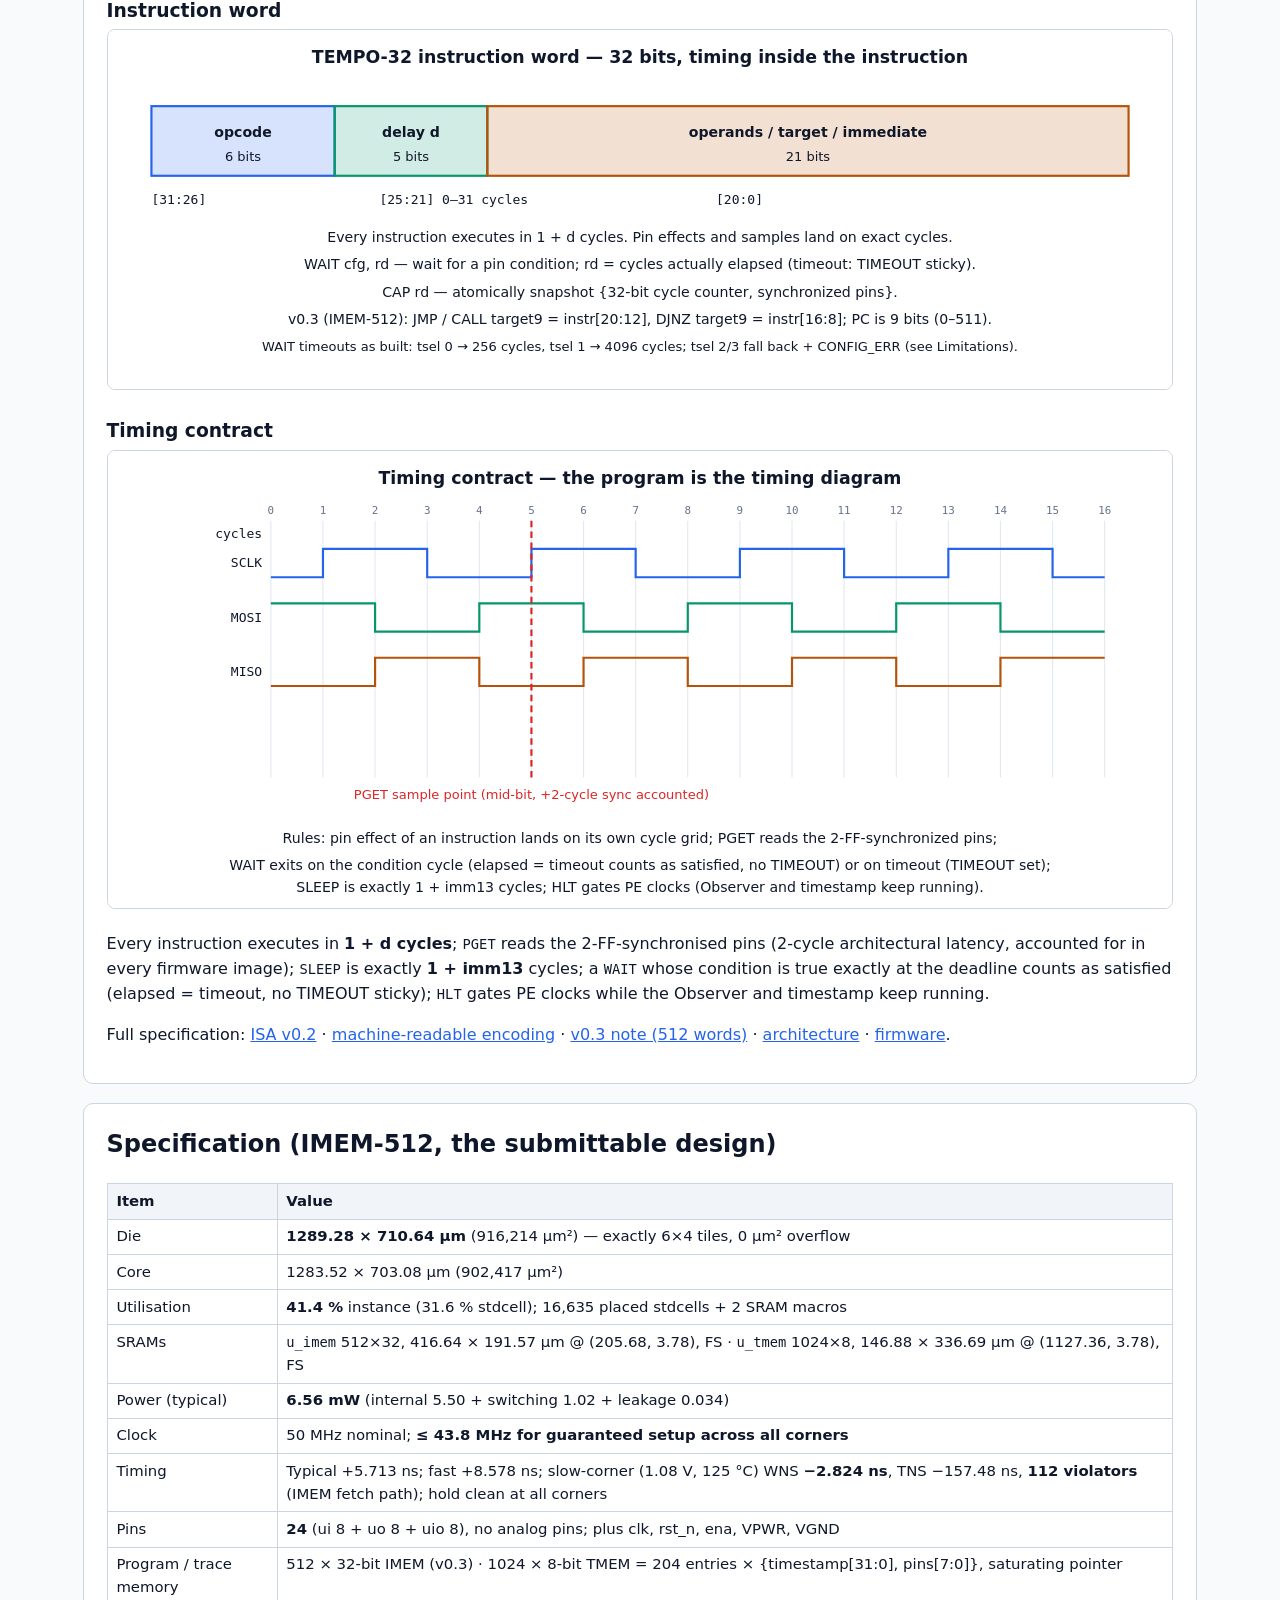
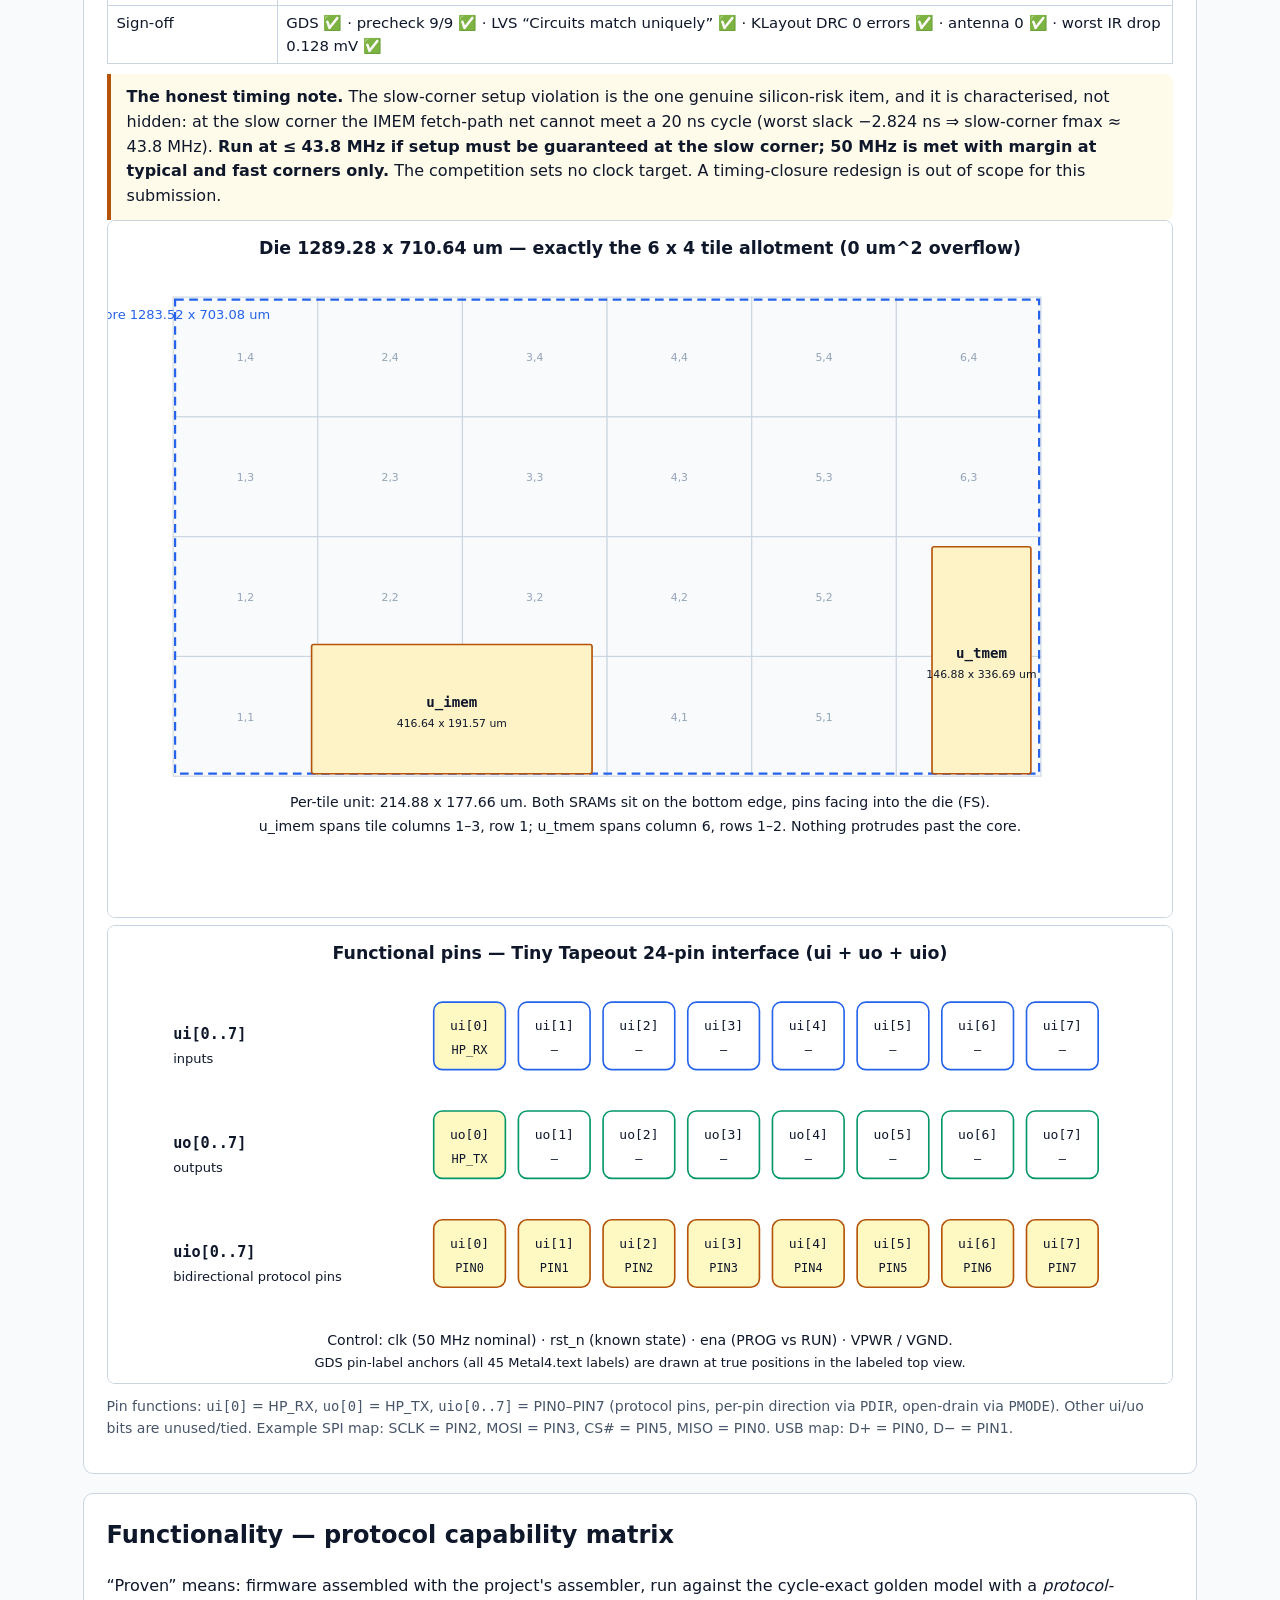
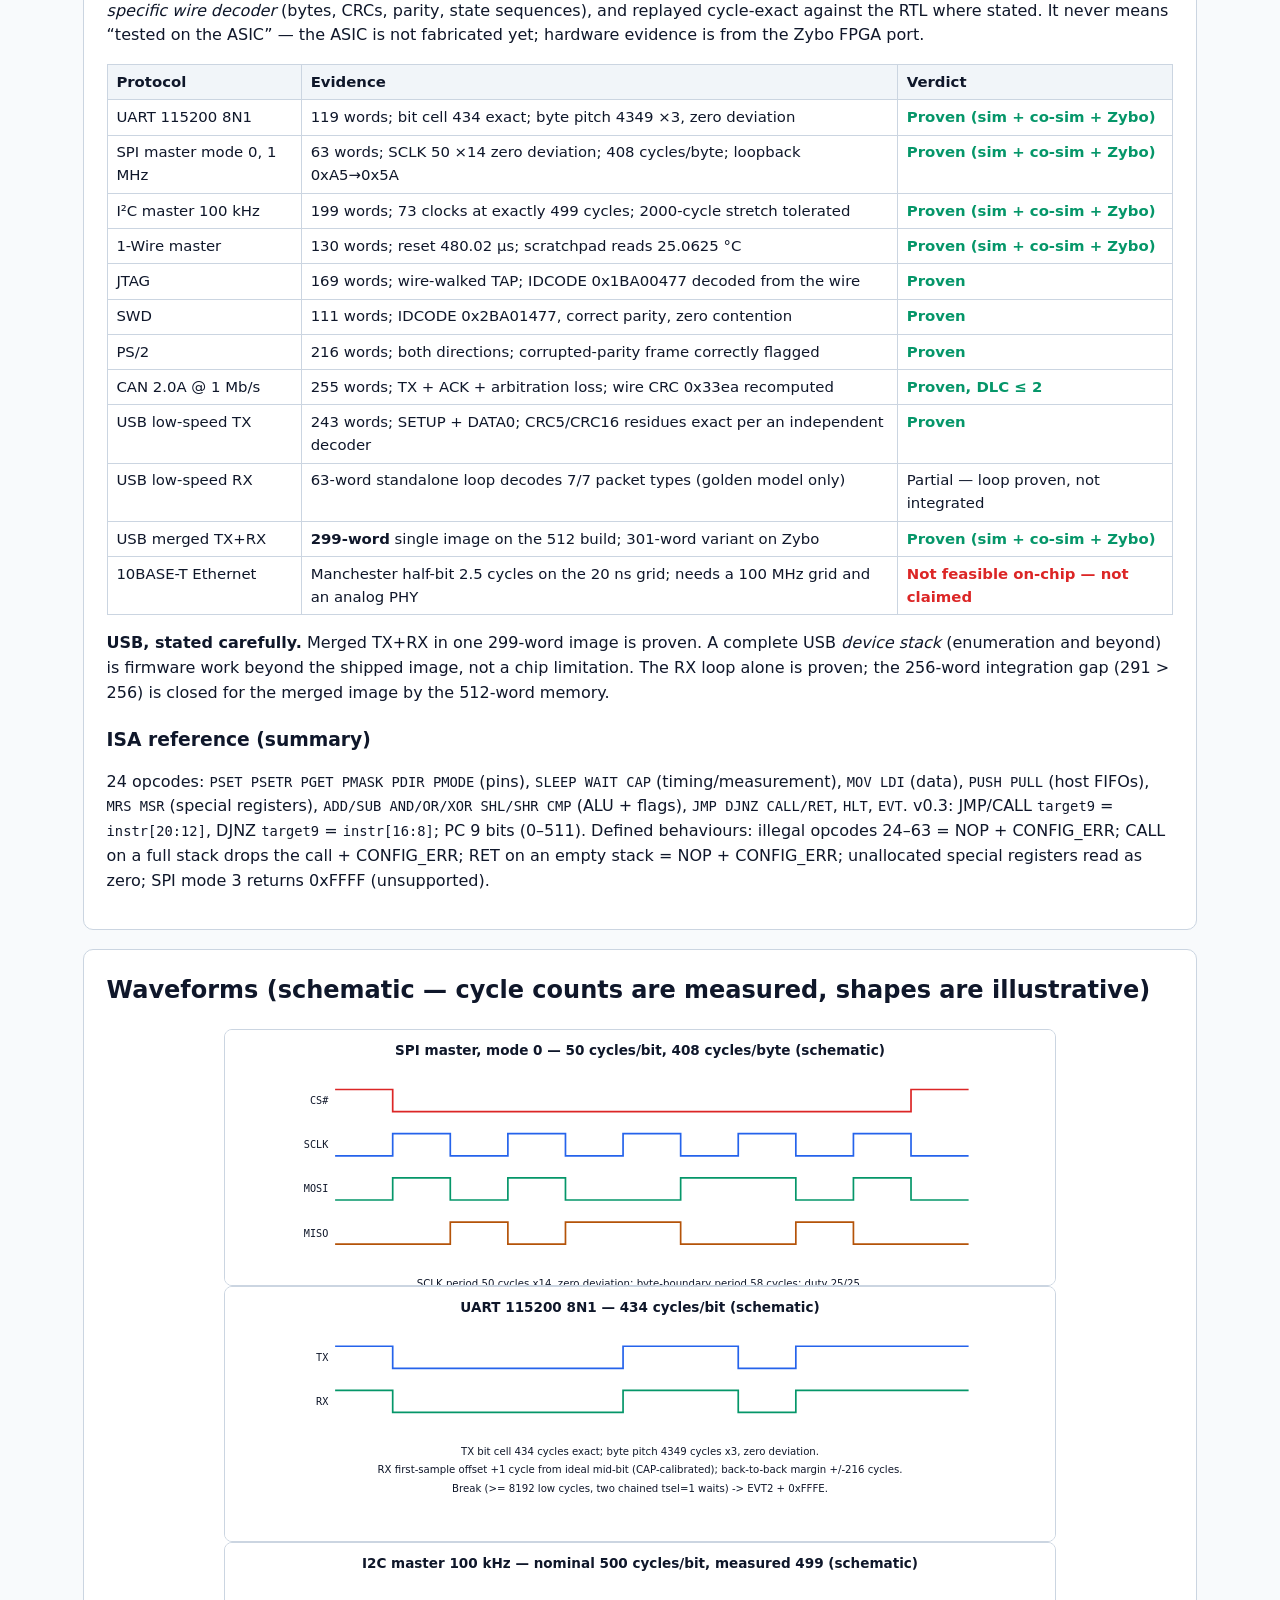
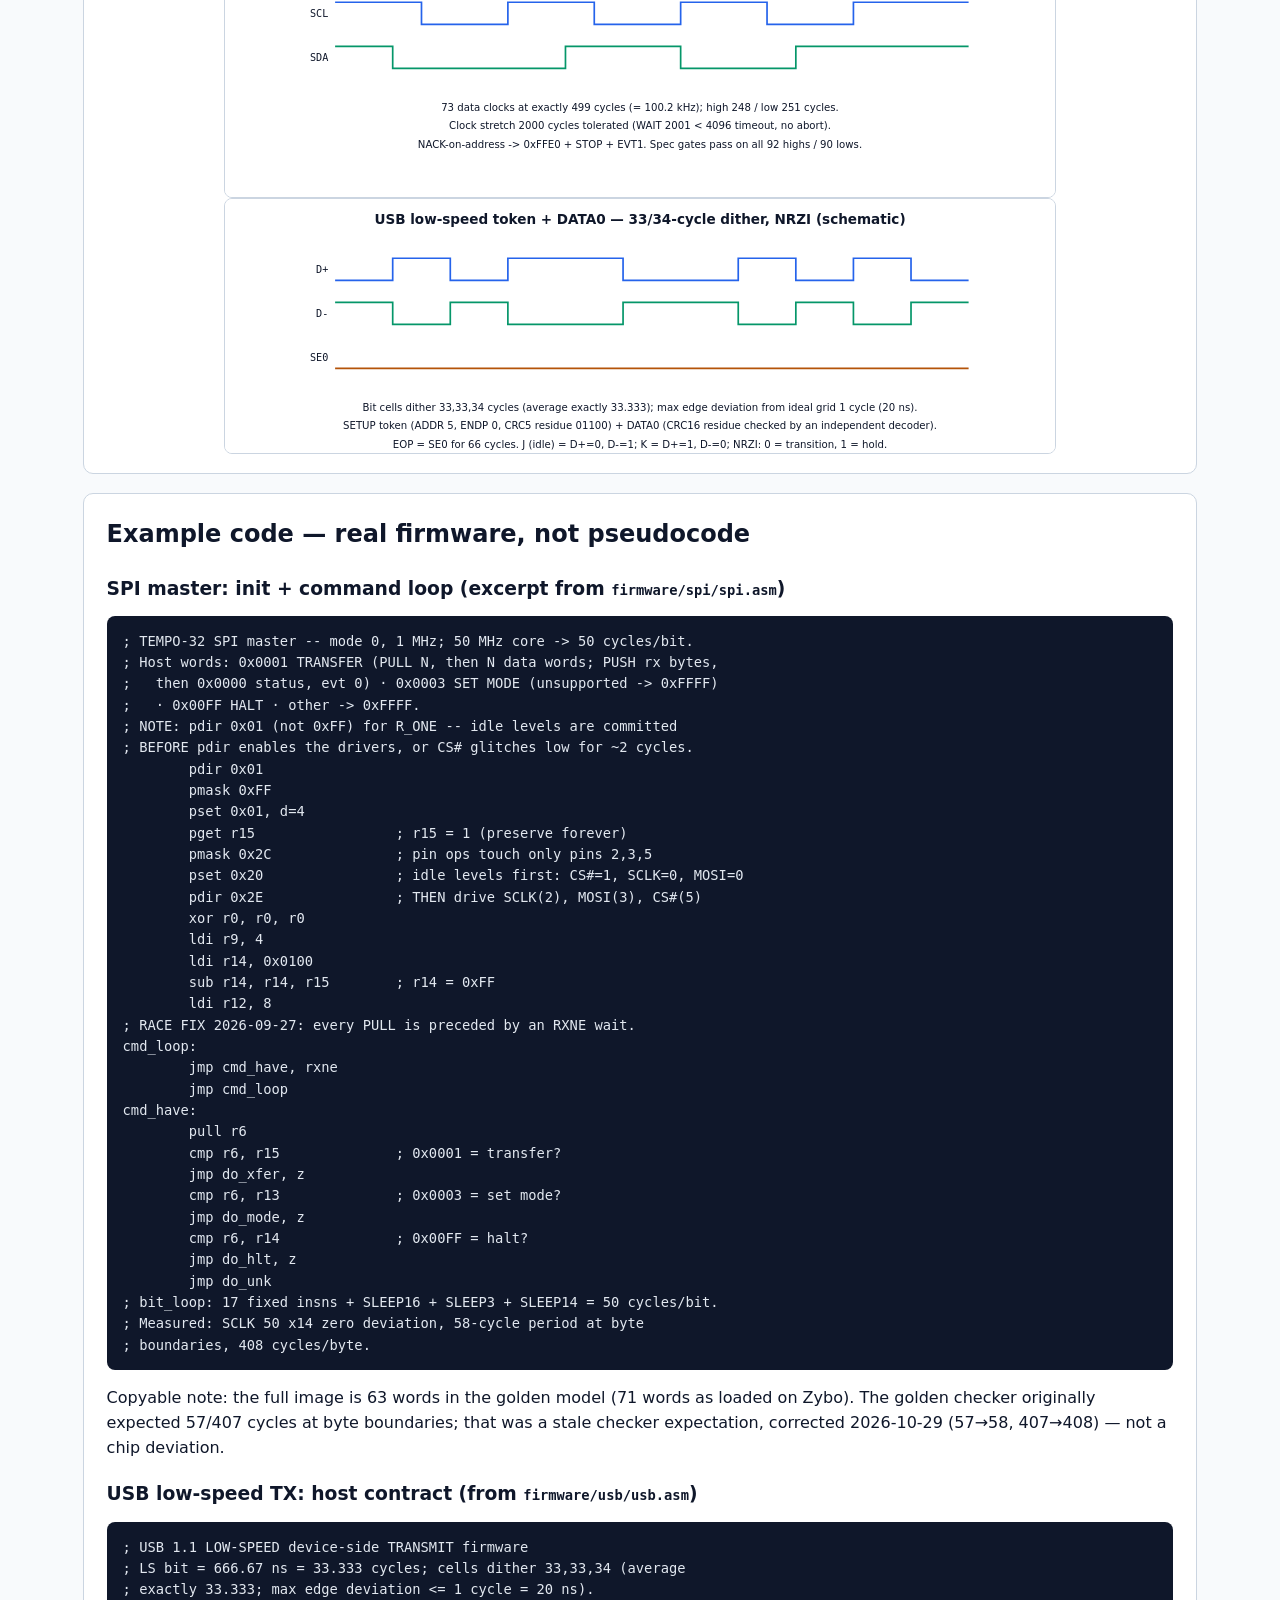
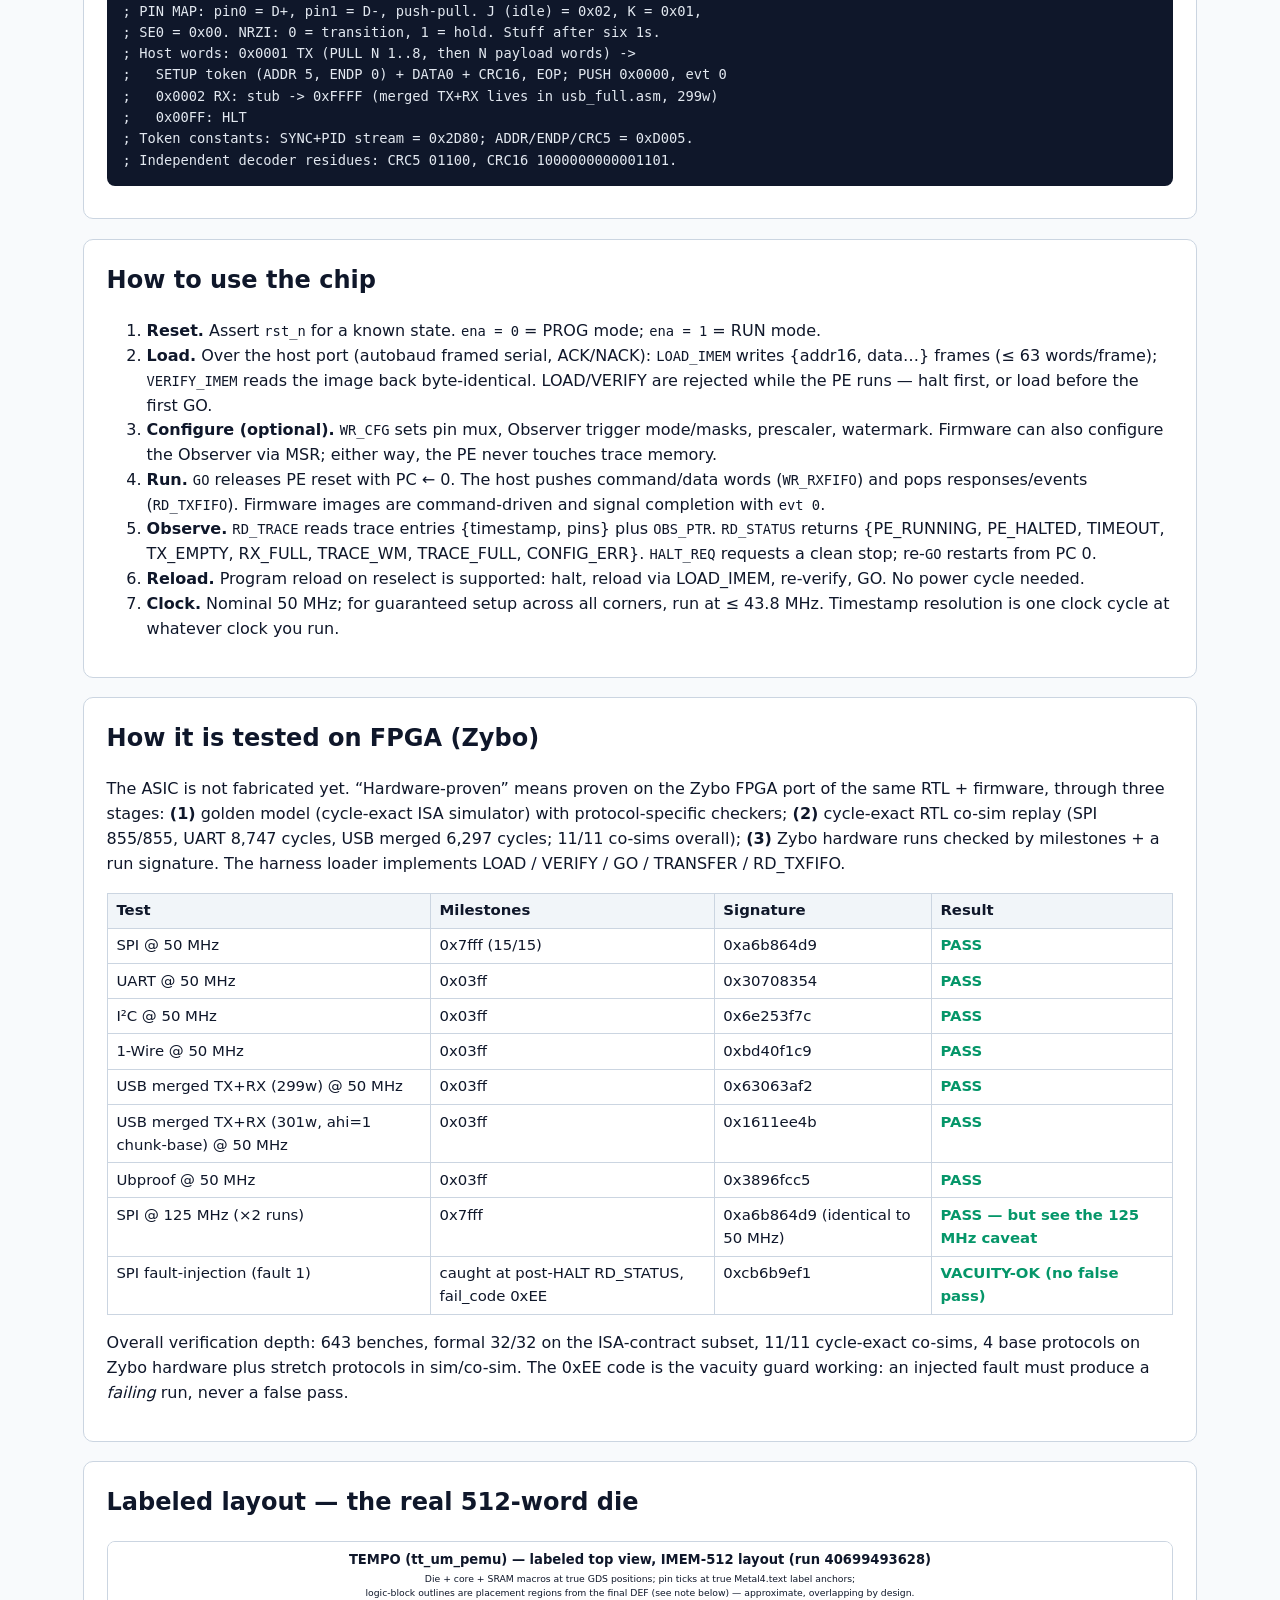
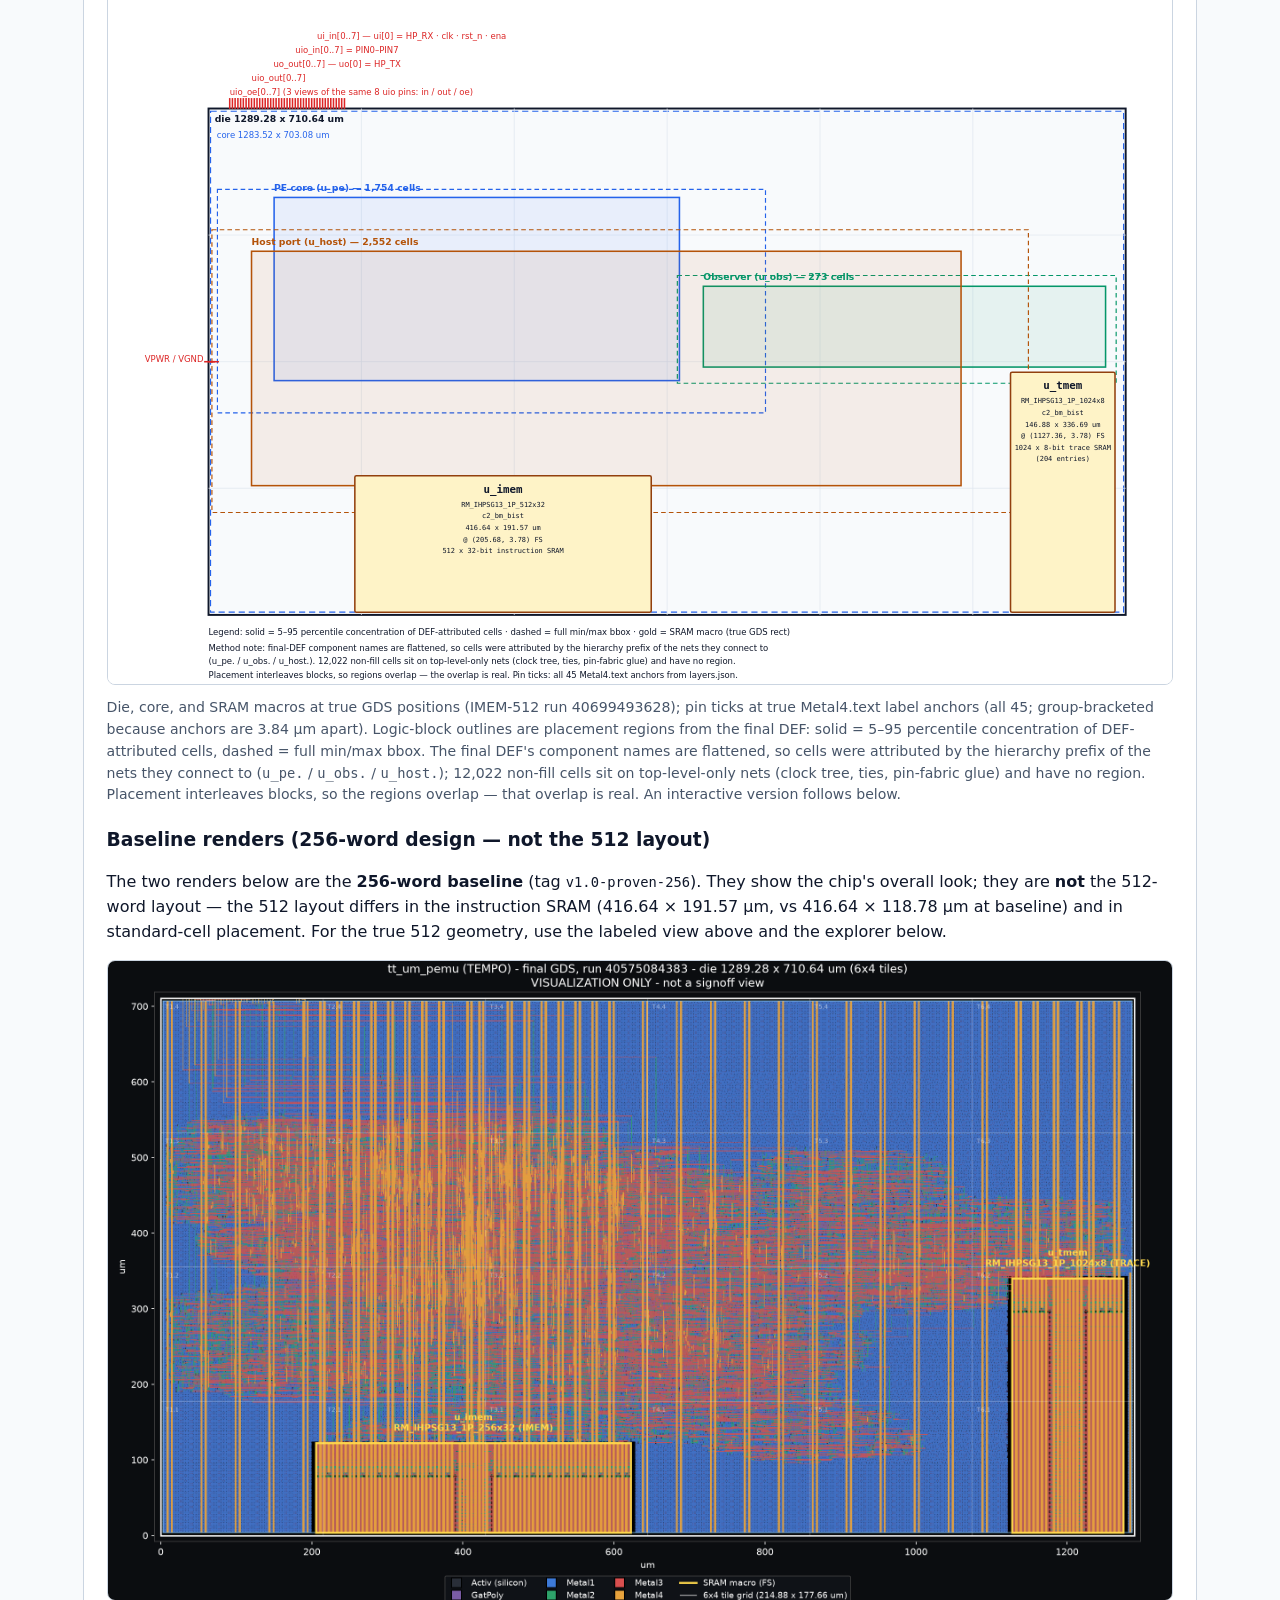
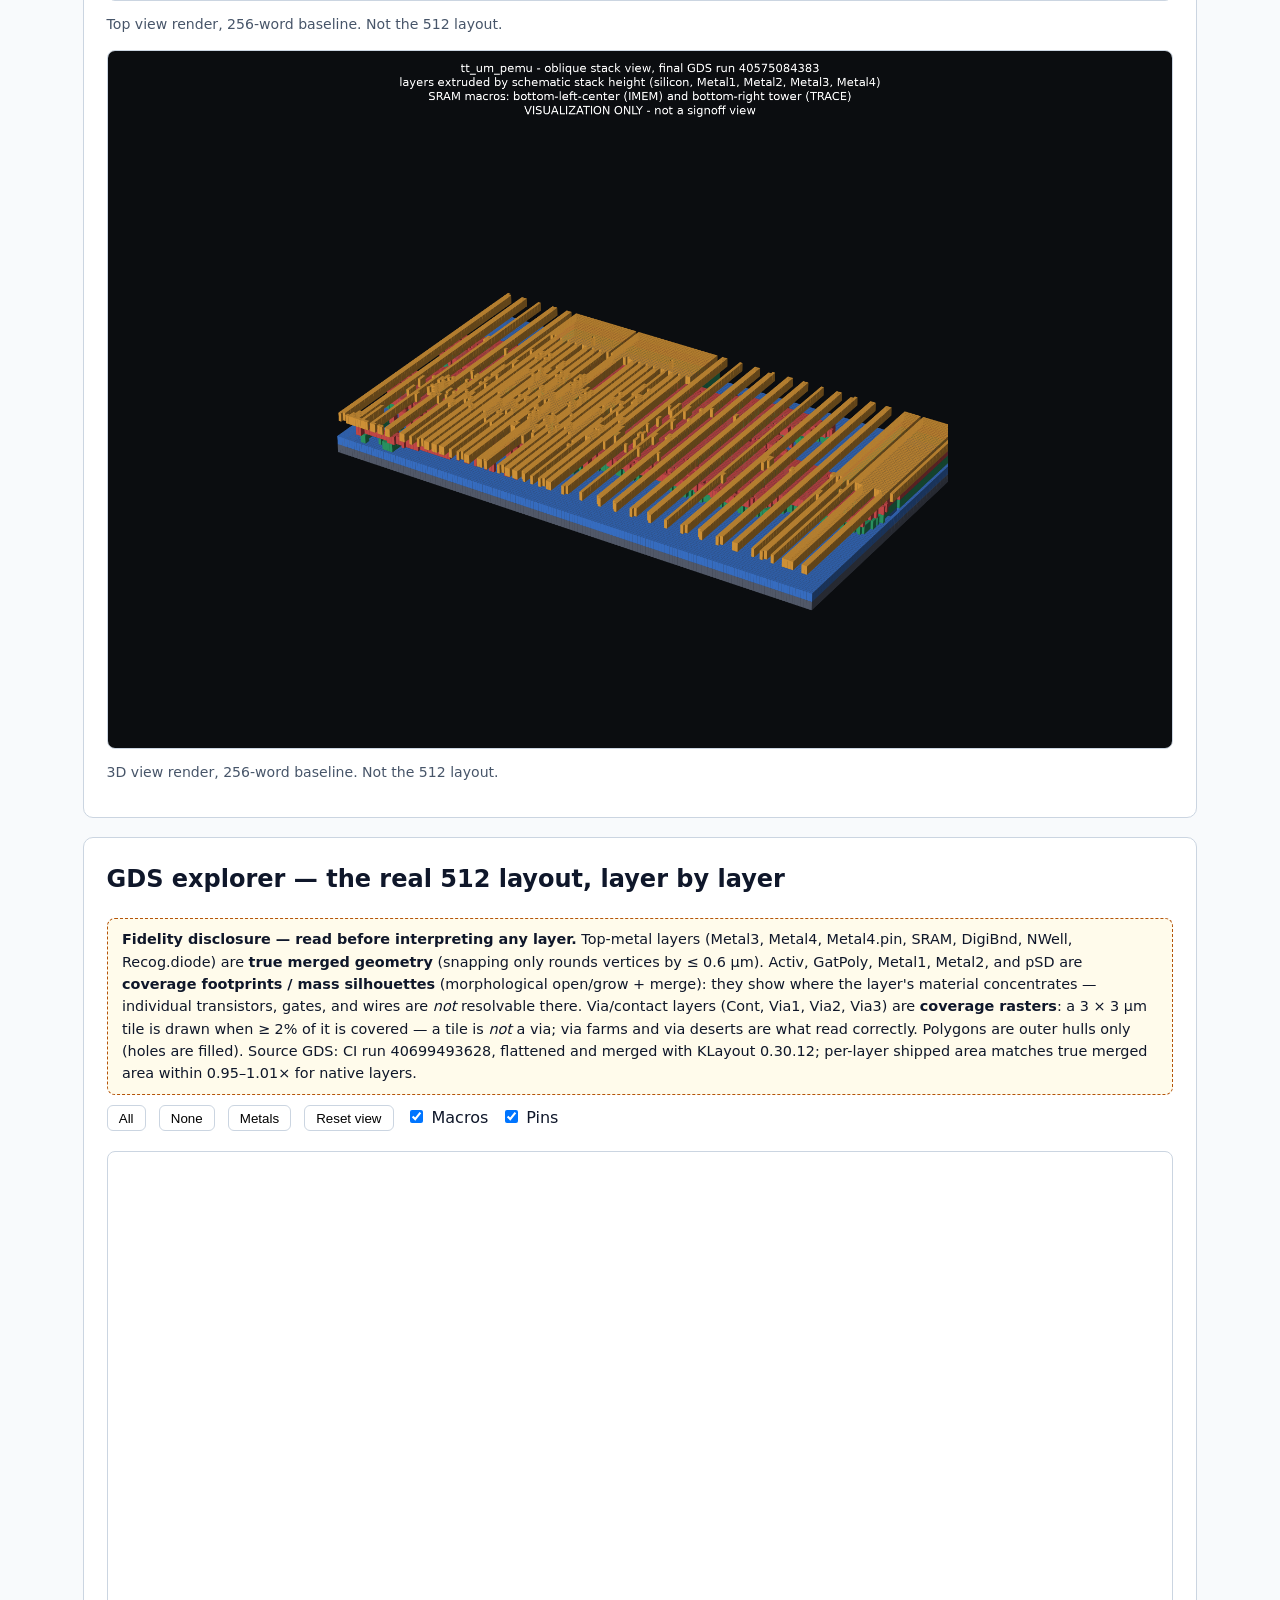
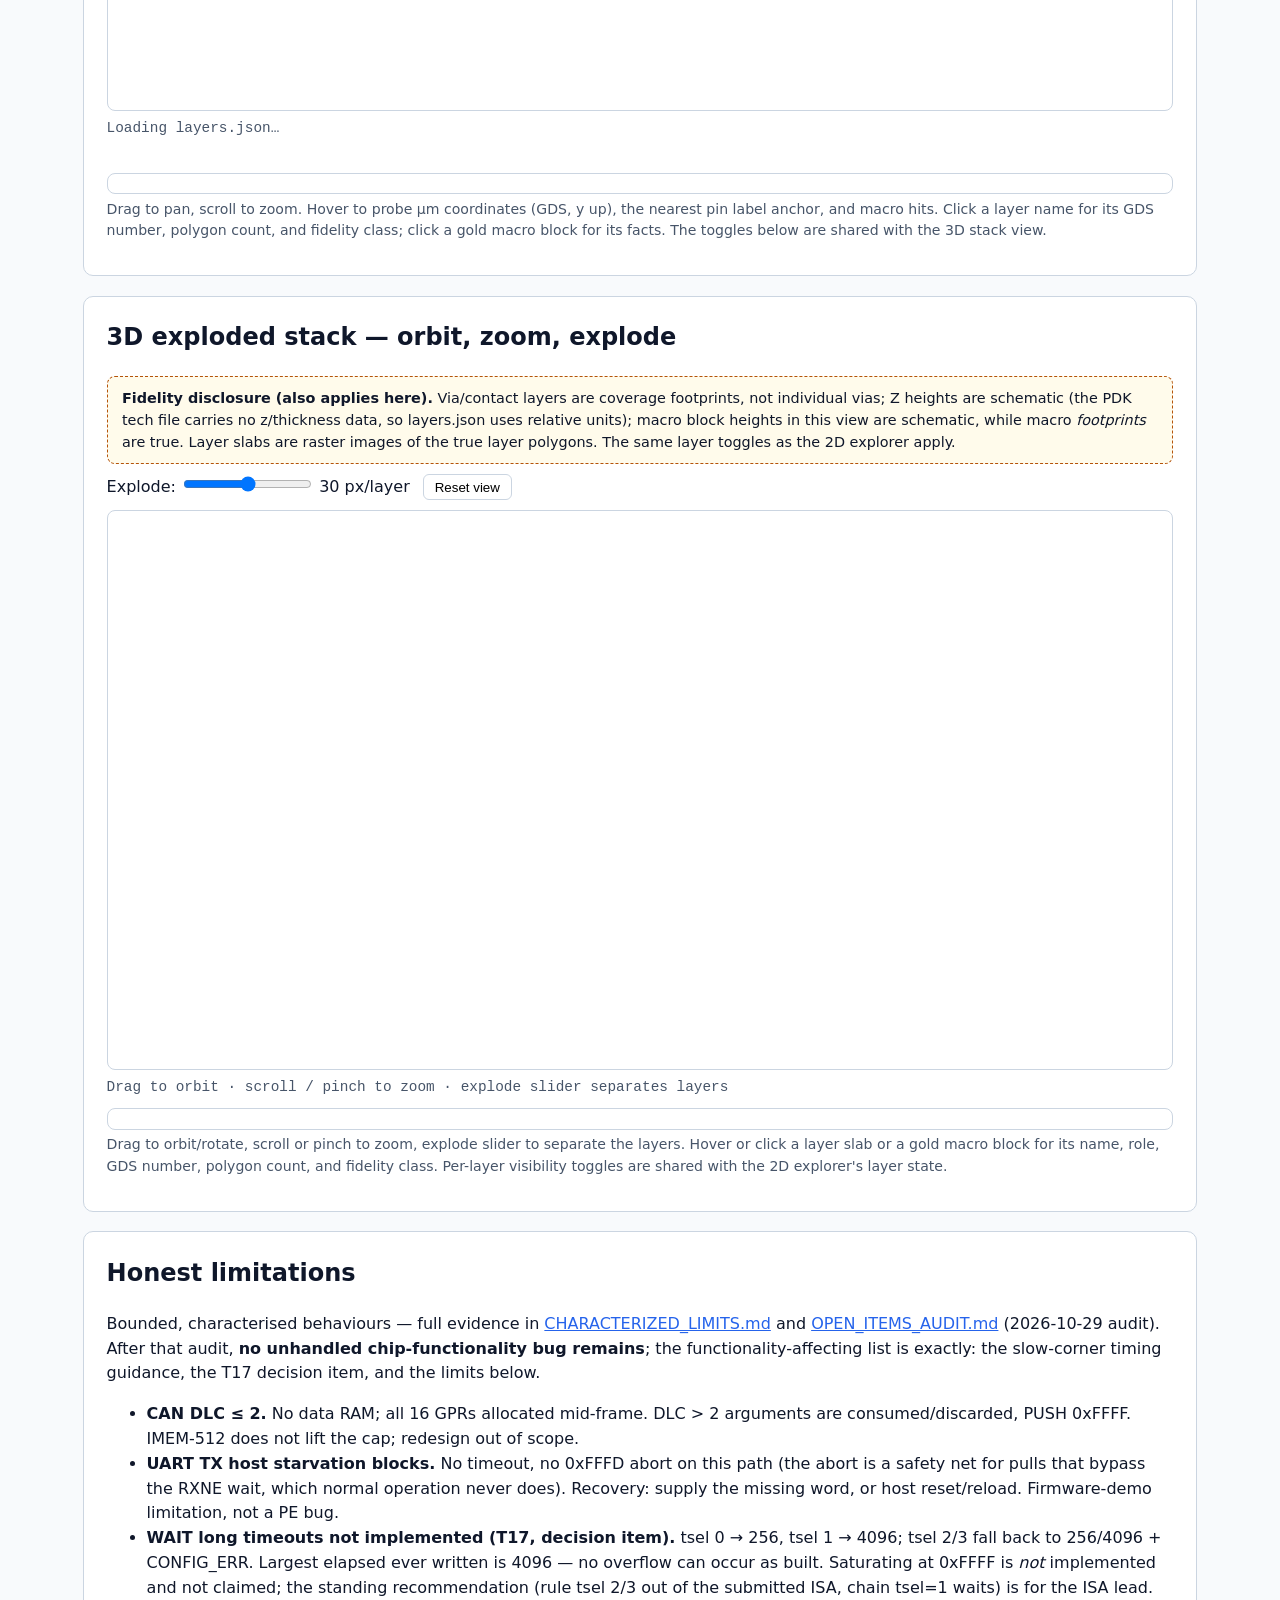
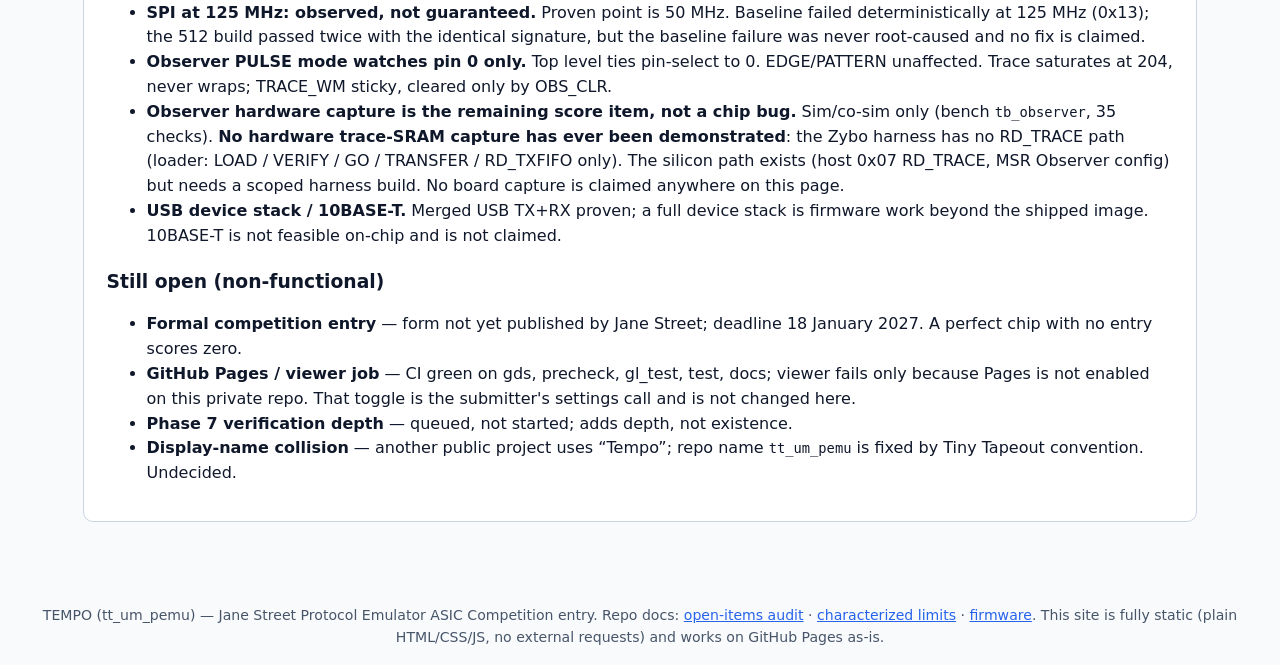
==== commit 7717e1e0: "docs: wire simulator into site nav + index nav.js (single nav definition) gains the Simulator page w" ====
--- a/docs/index.html
+++ b/docs/index.html
@@ -25,6 +25,16 @@
 </header>
 <nav id="site-nav"></nav>
 <main>
+
+<section class="card" id="simulator">
+  <h2>Interactive simulator</h2>
+  <p><a href="simulator.html"><strong>Run TEMPO firmware in your browser</strong></a>:
+  a cycle-exact port of the golden model (ISA v0.2 + v0.3) with the as-built
+  WAIT / illegal-opcode / Observer divergences, an in-browser assembler,
+  live registers and STATUS, step/run/free-run controls, a pin waveform,
+  the Observer trace-RAM plot, and pin activity on the die view. Every
+  proven firmware image loads in one click with its golden-test peer model.</p>
+</section>
 
 <section class="card" id="architecture">
   <h2>Architecture</h2>
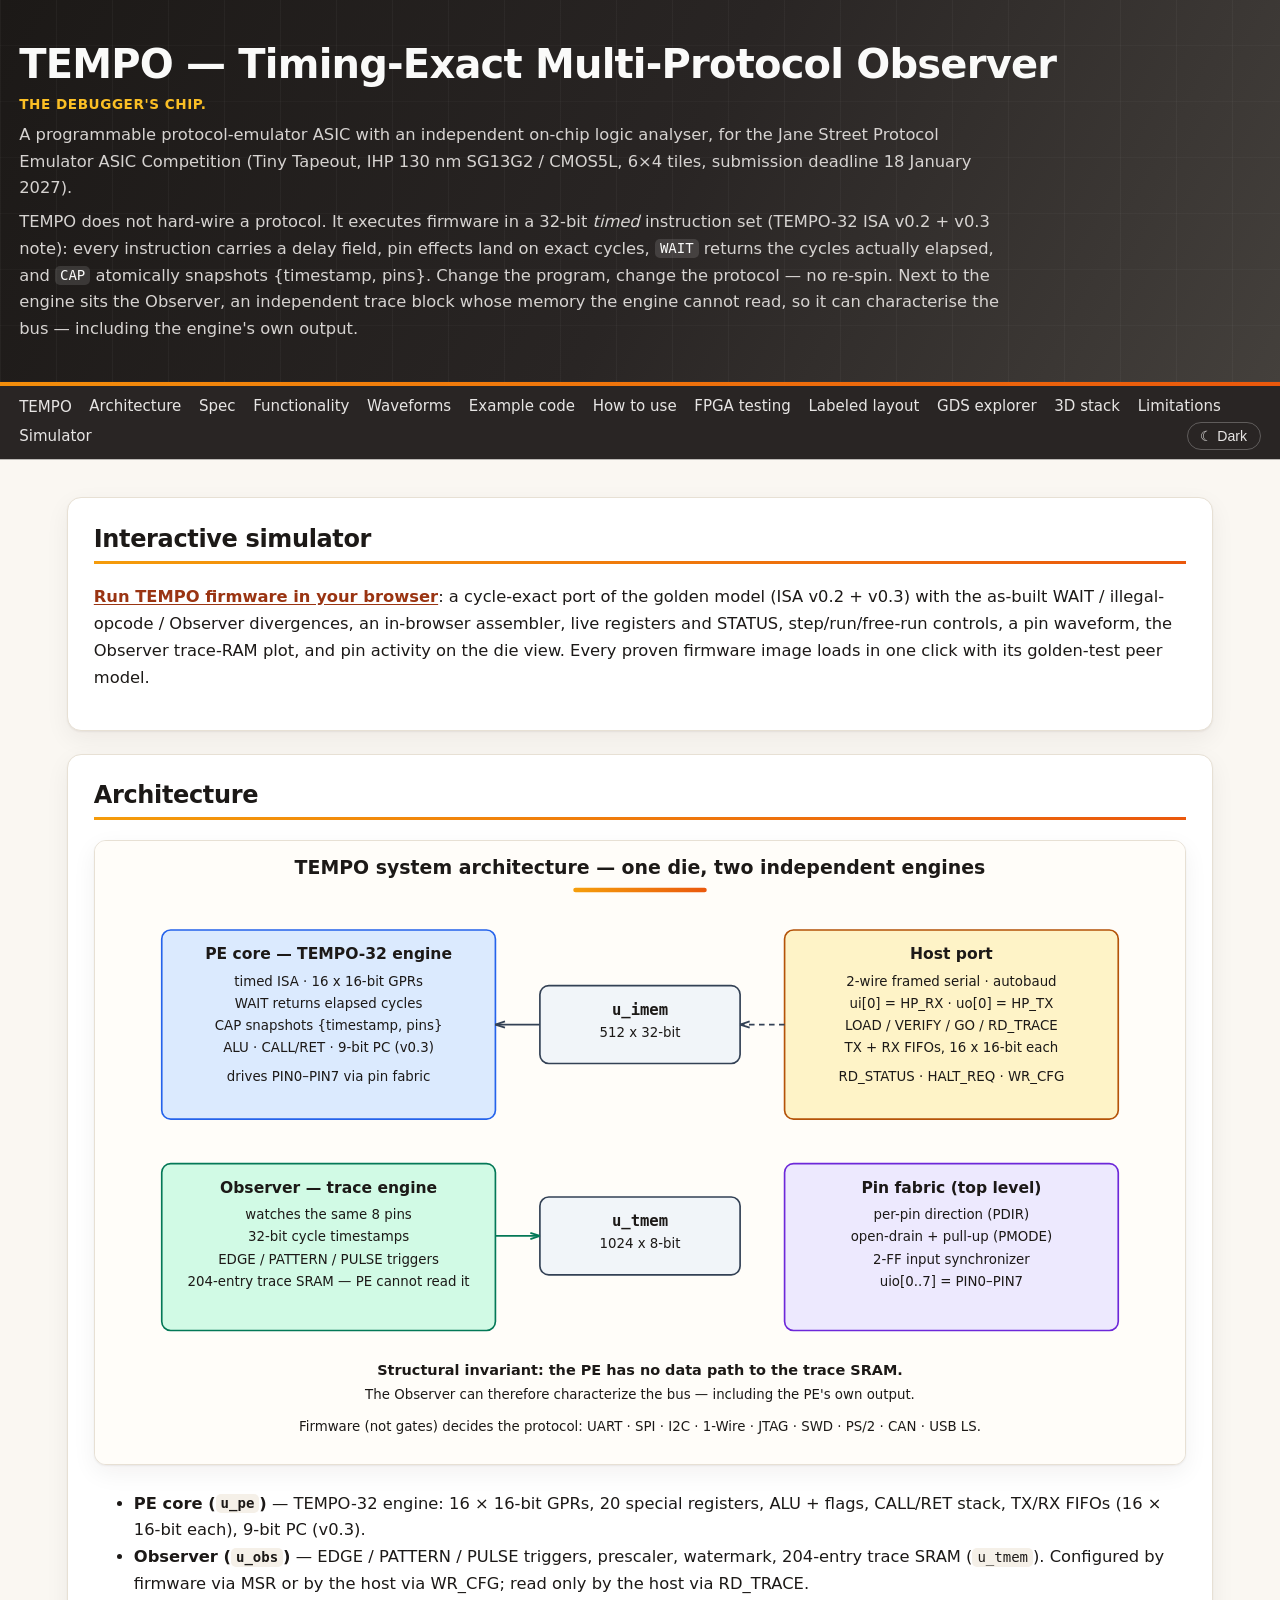
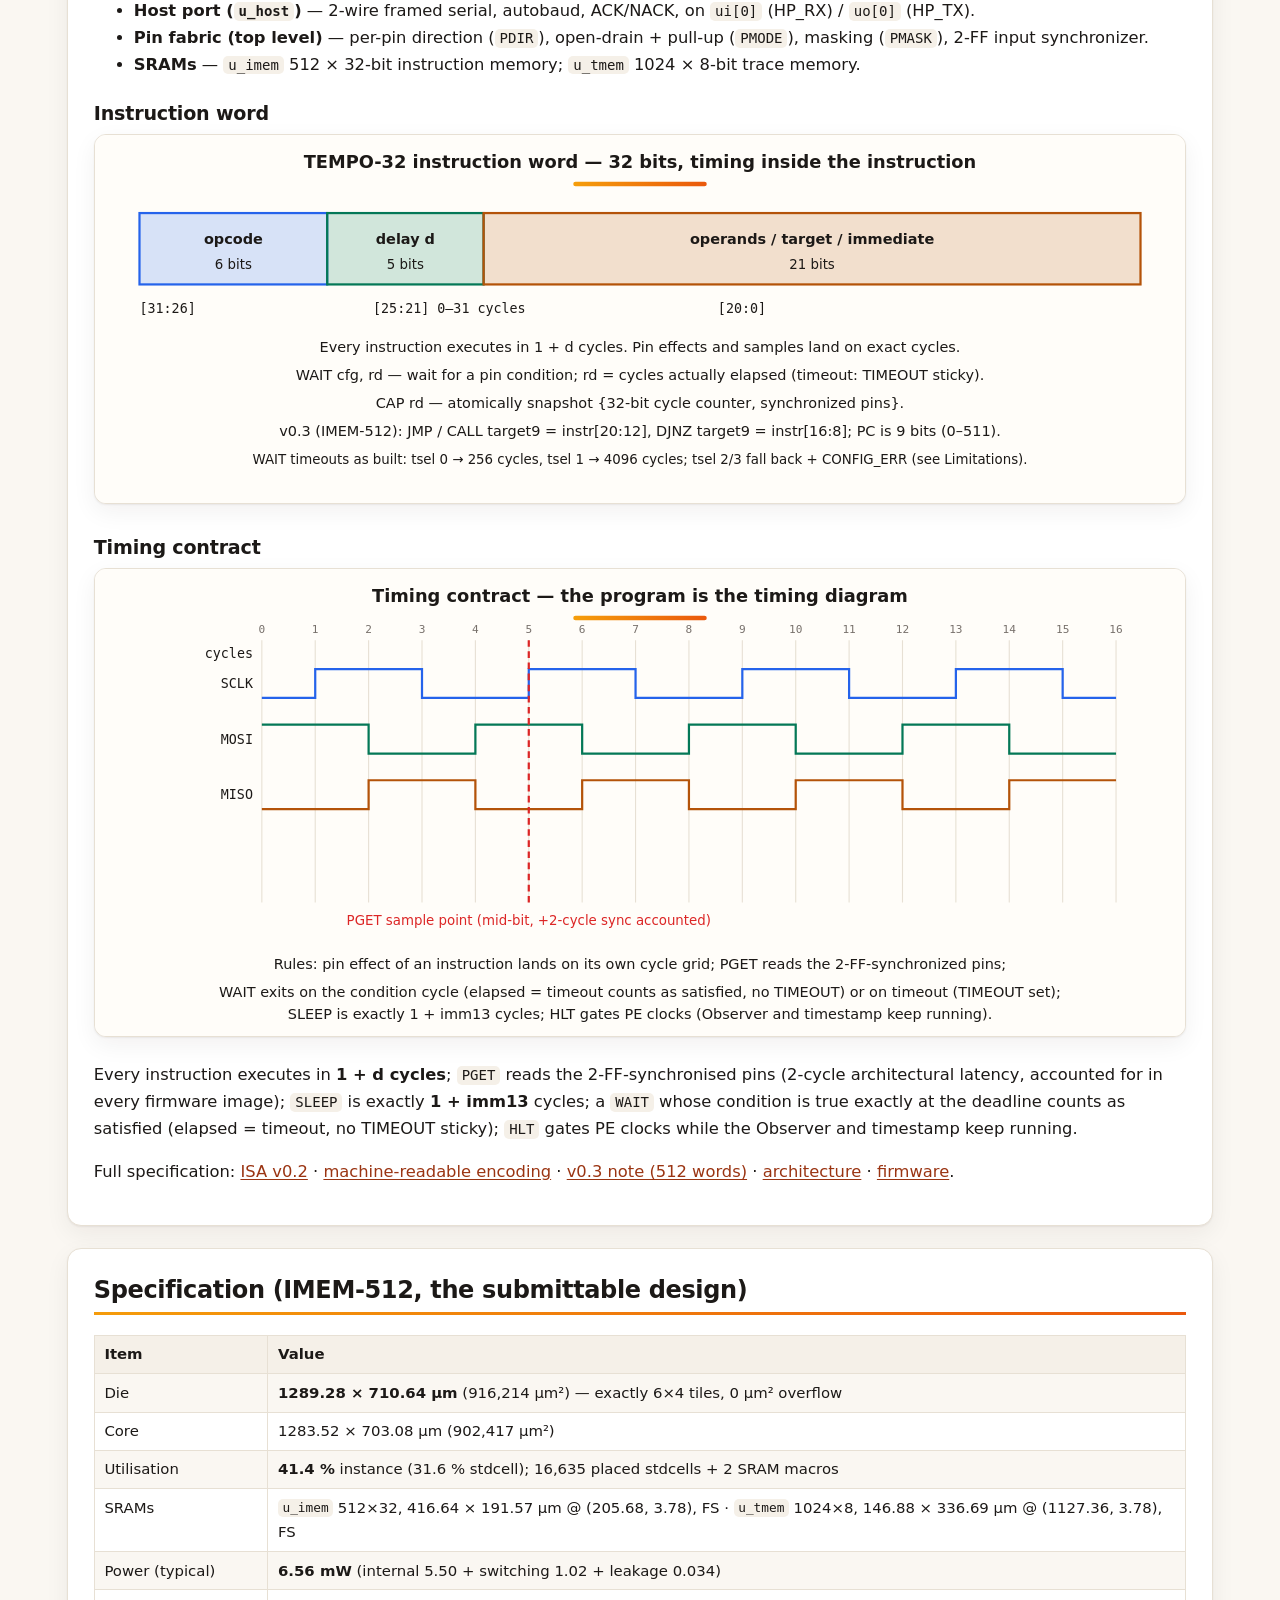
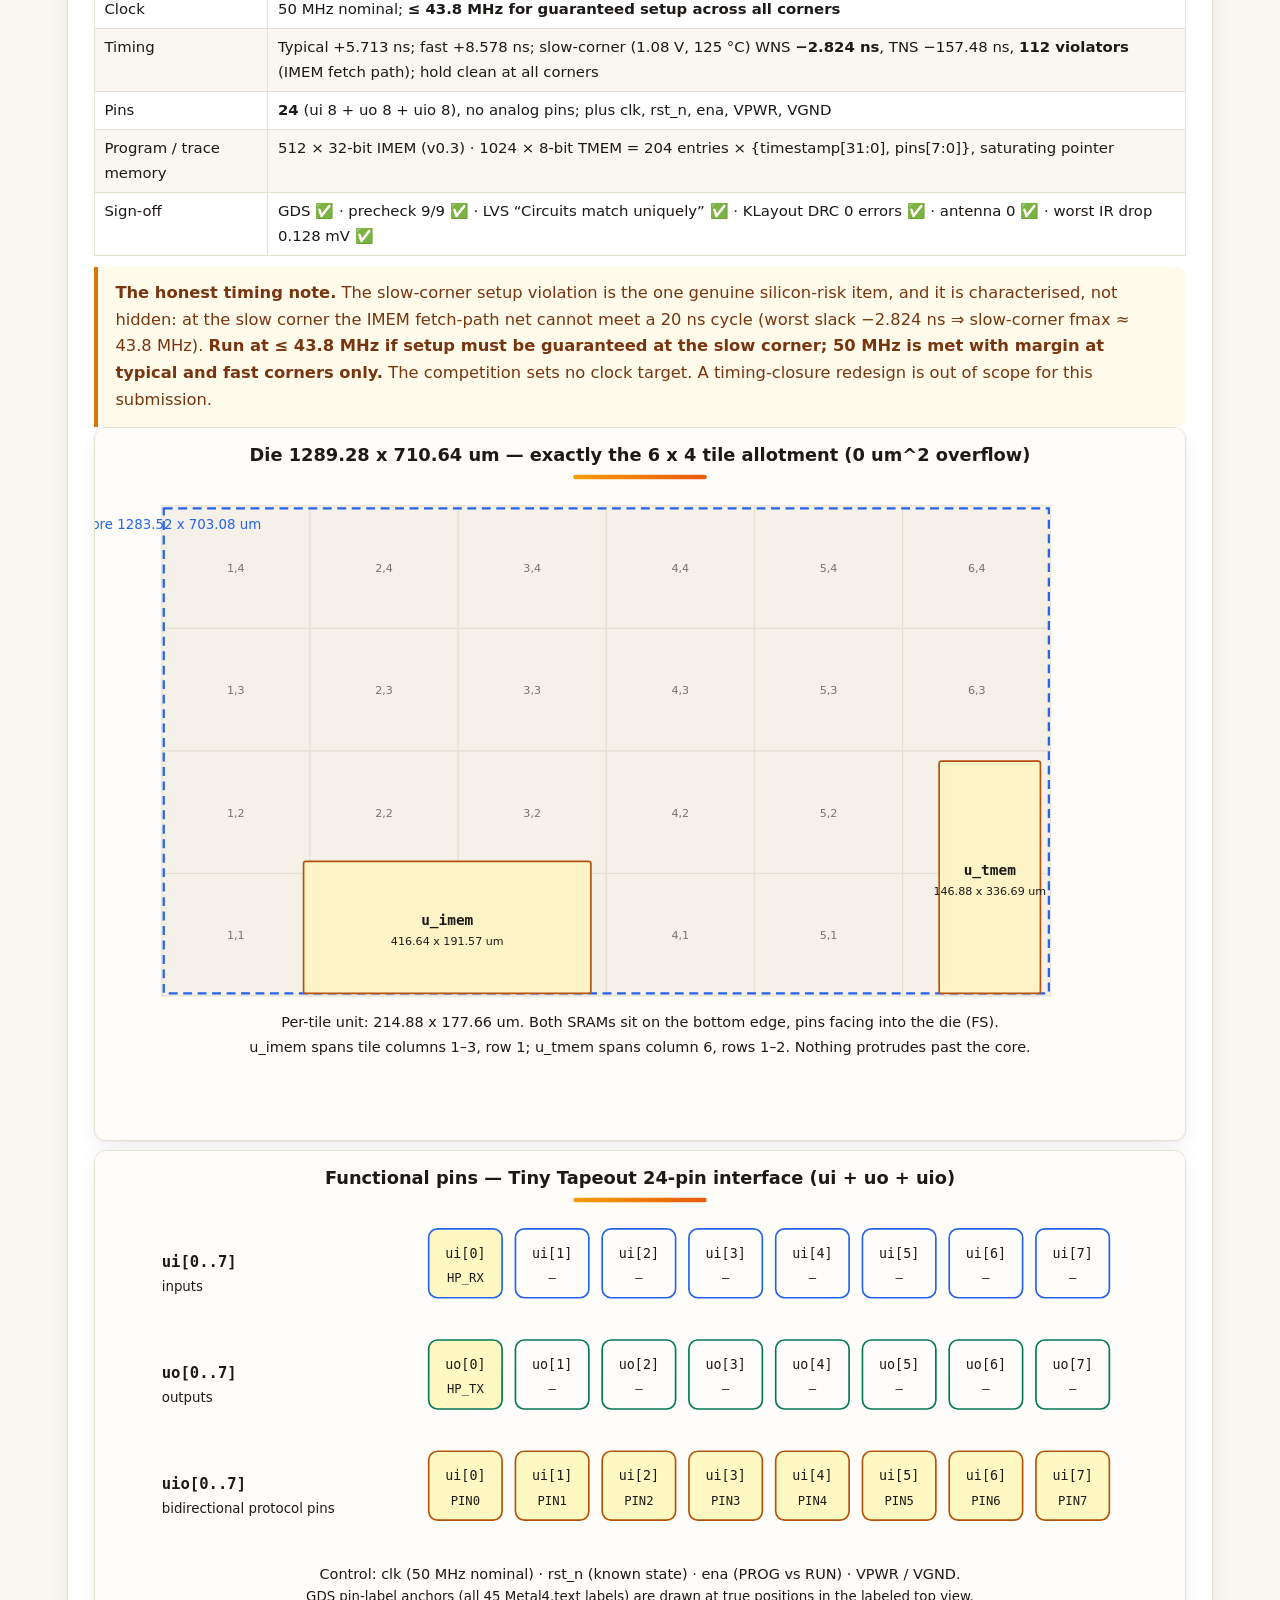
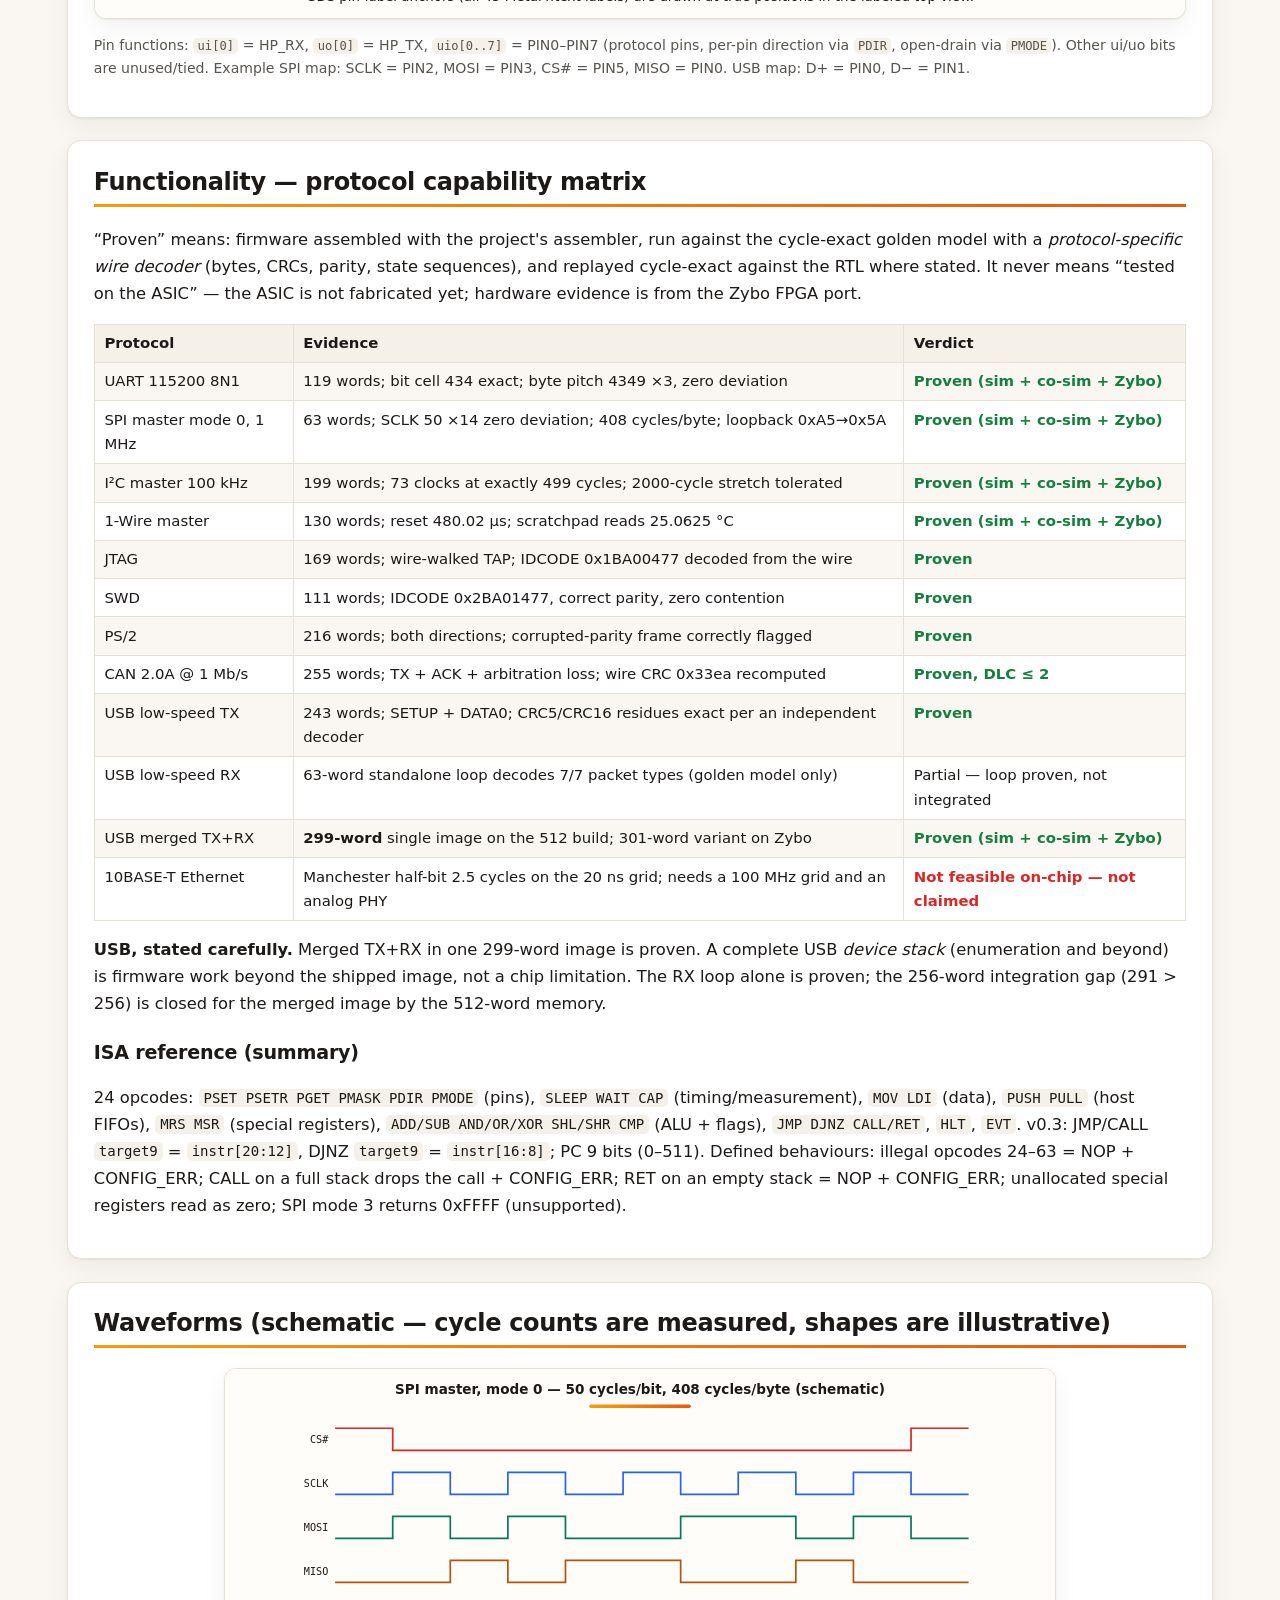
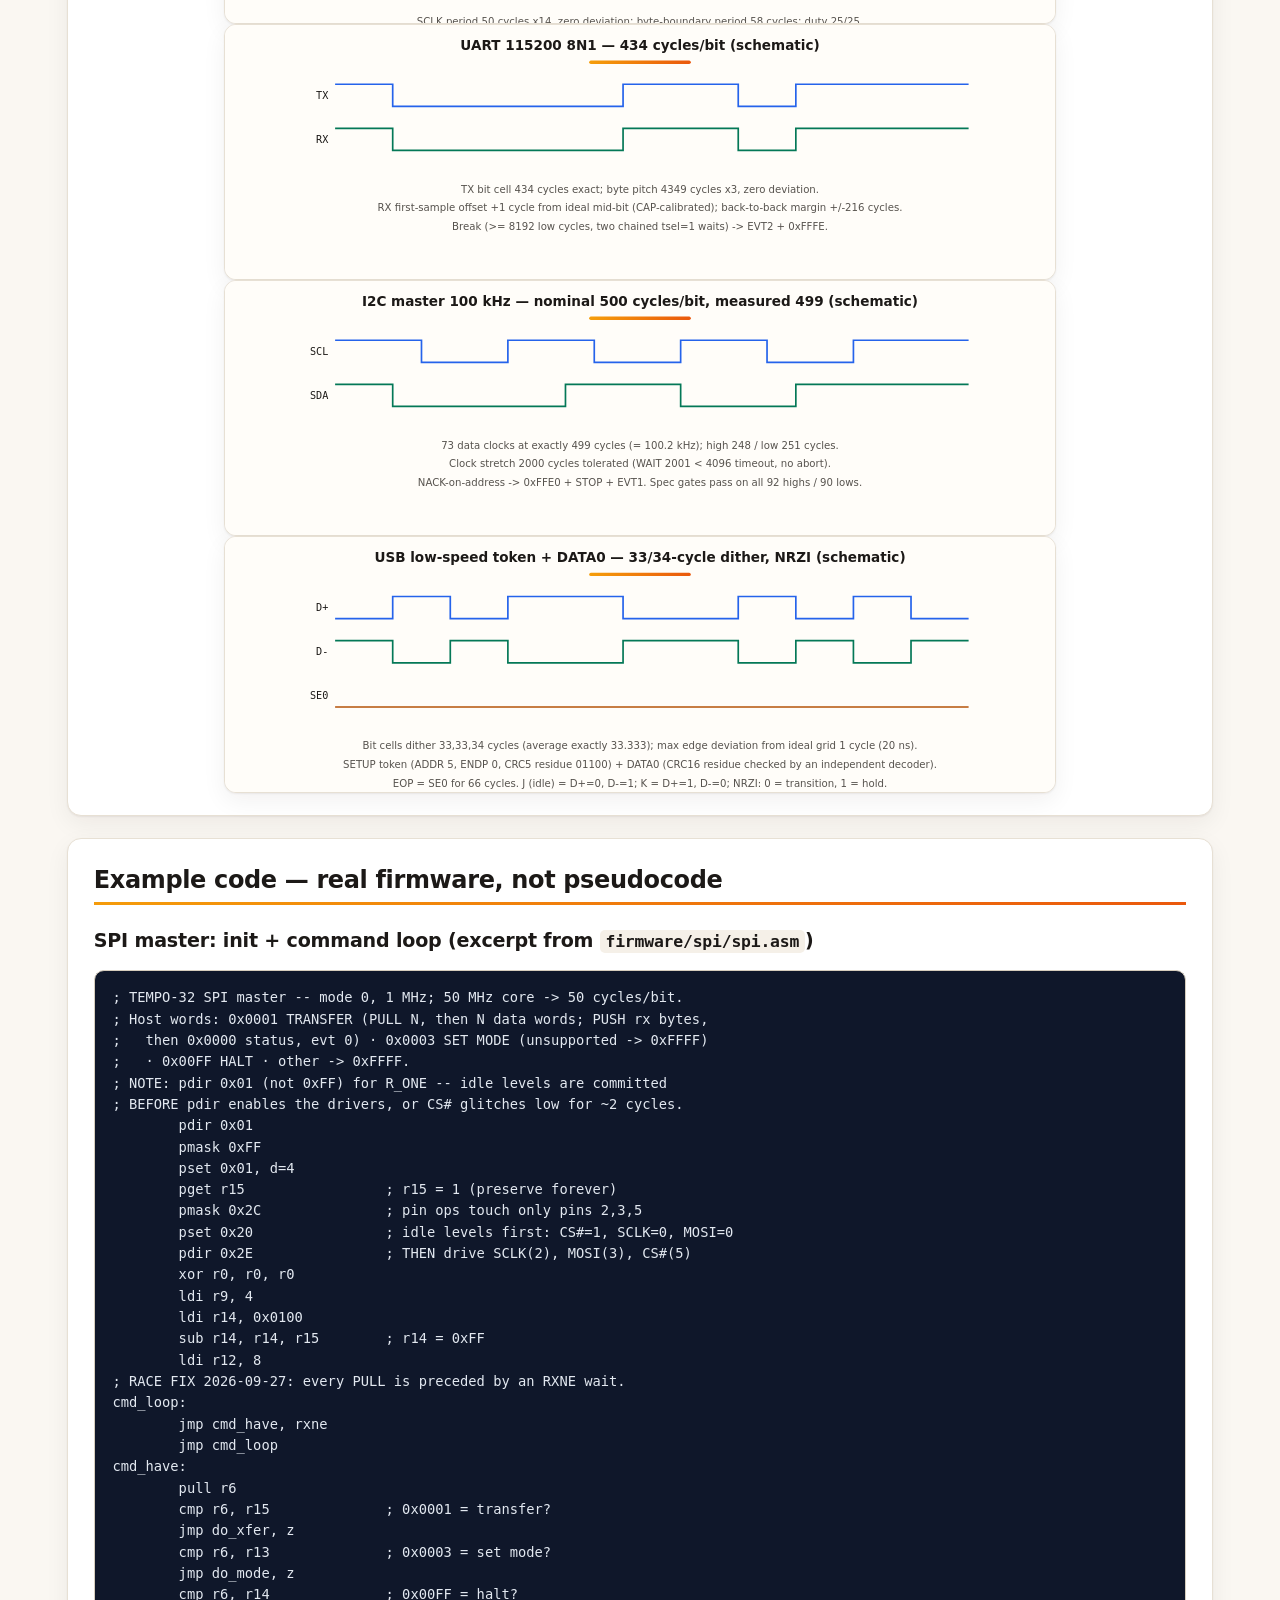
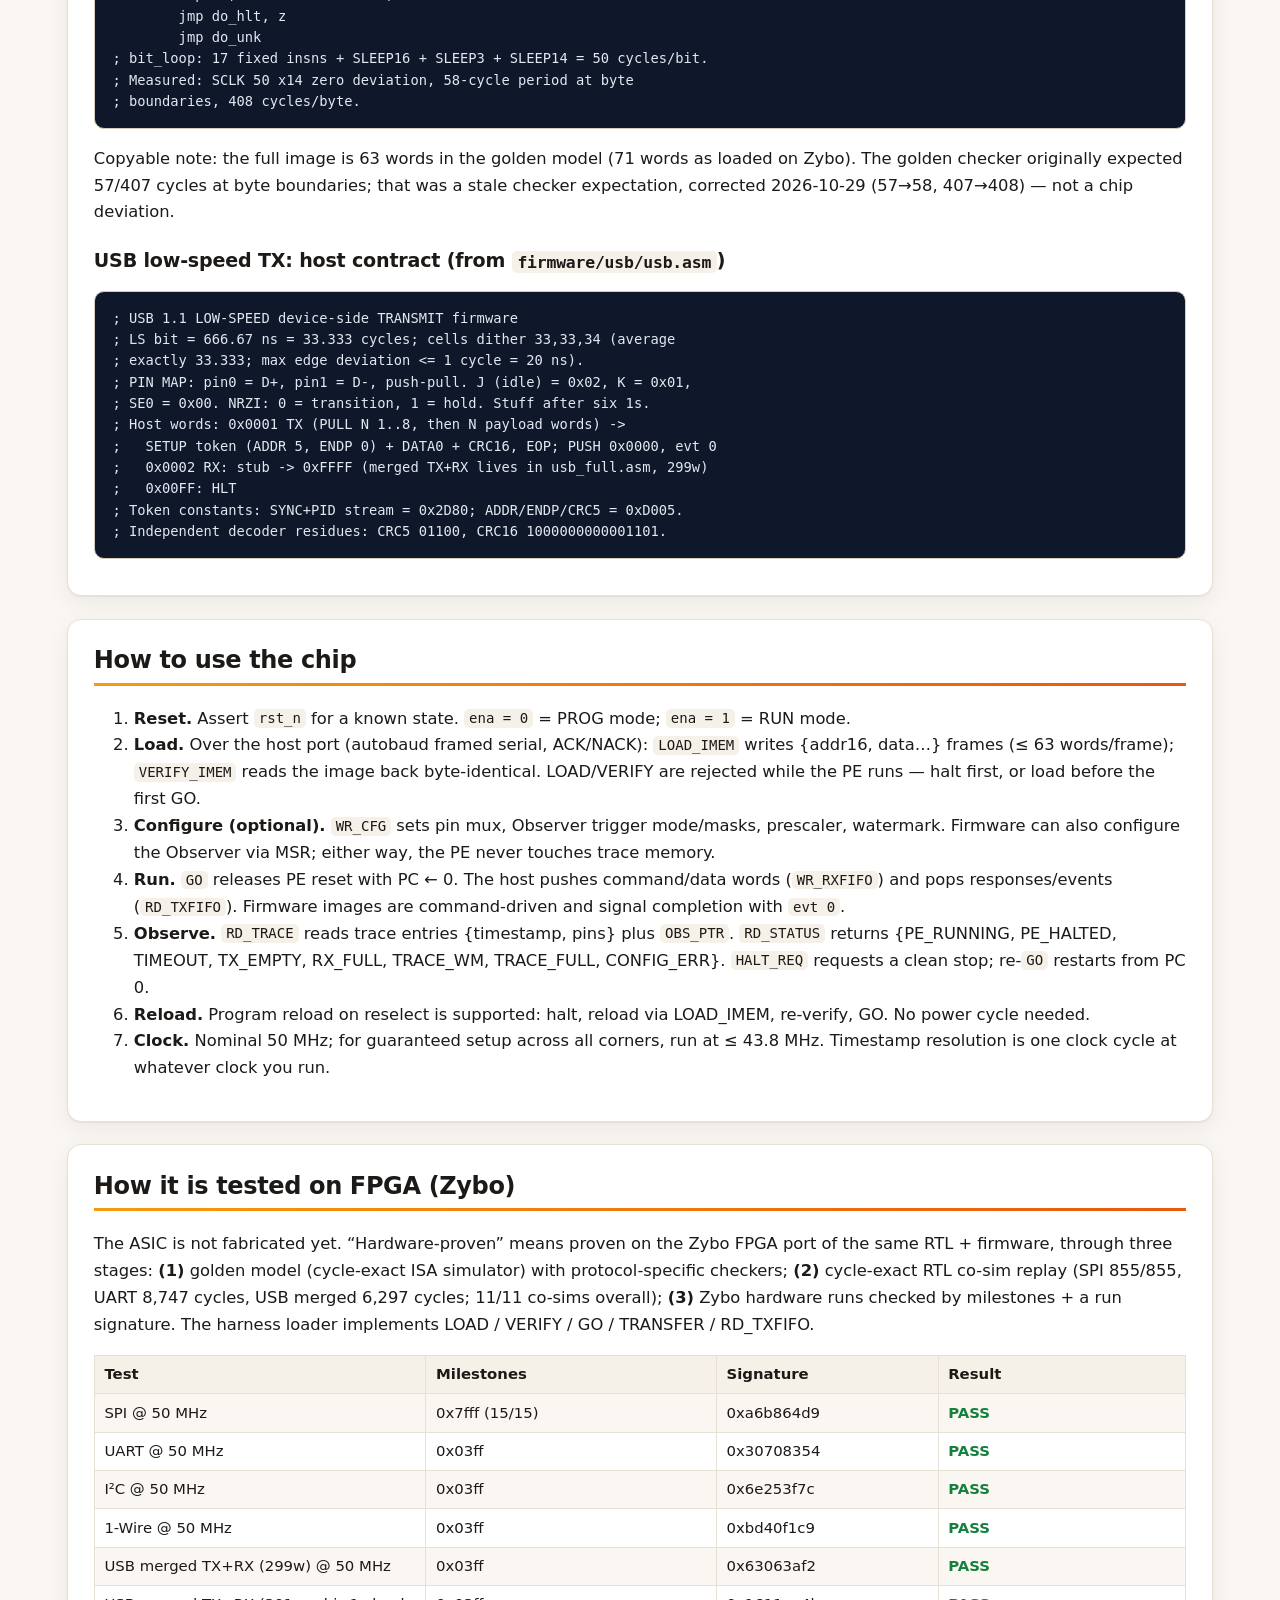
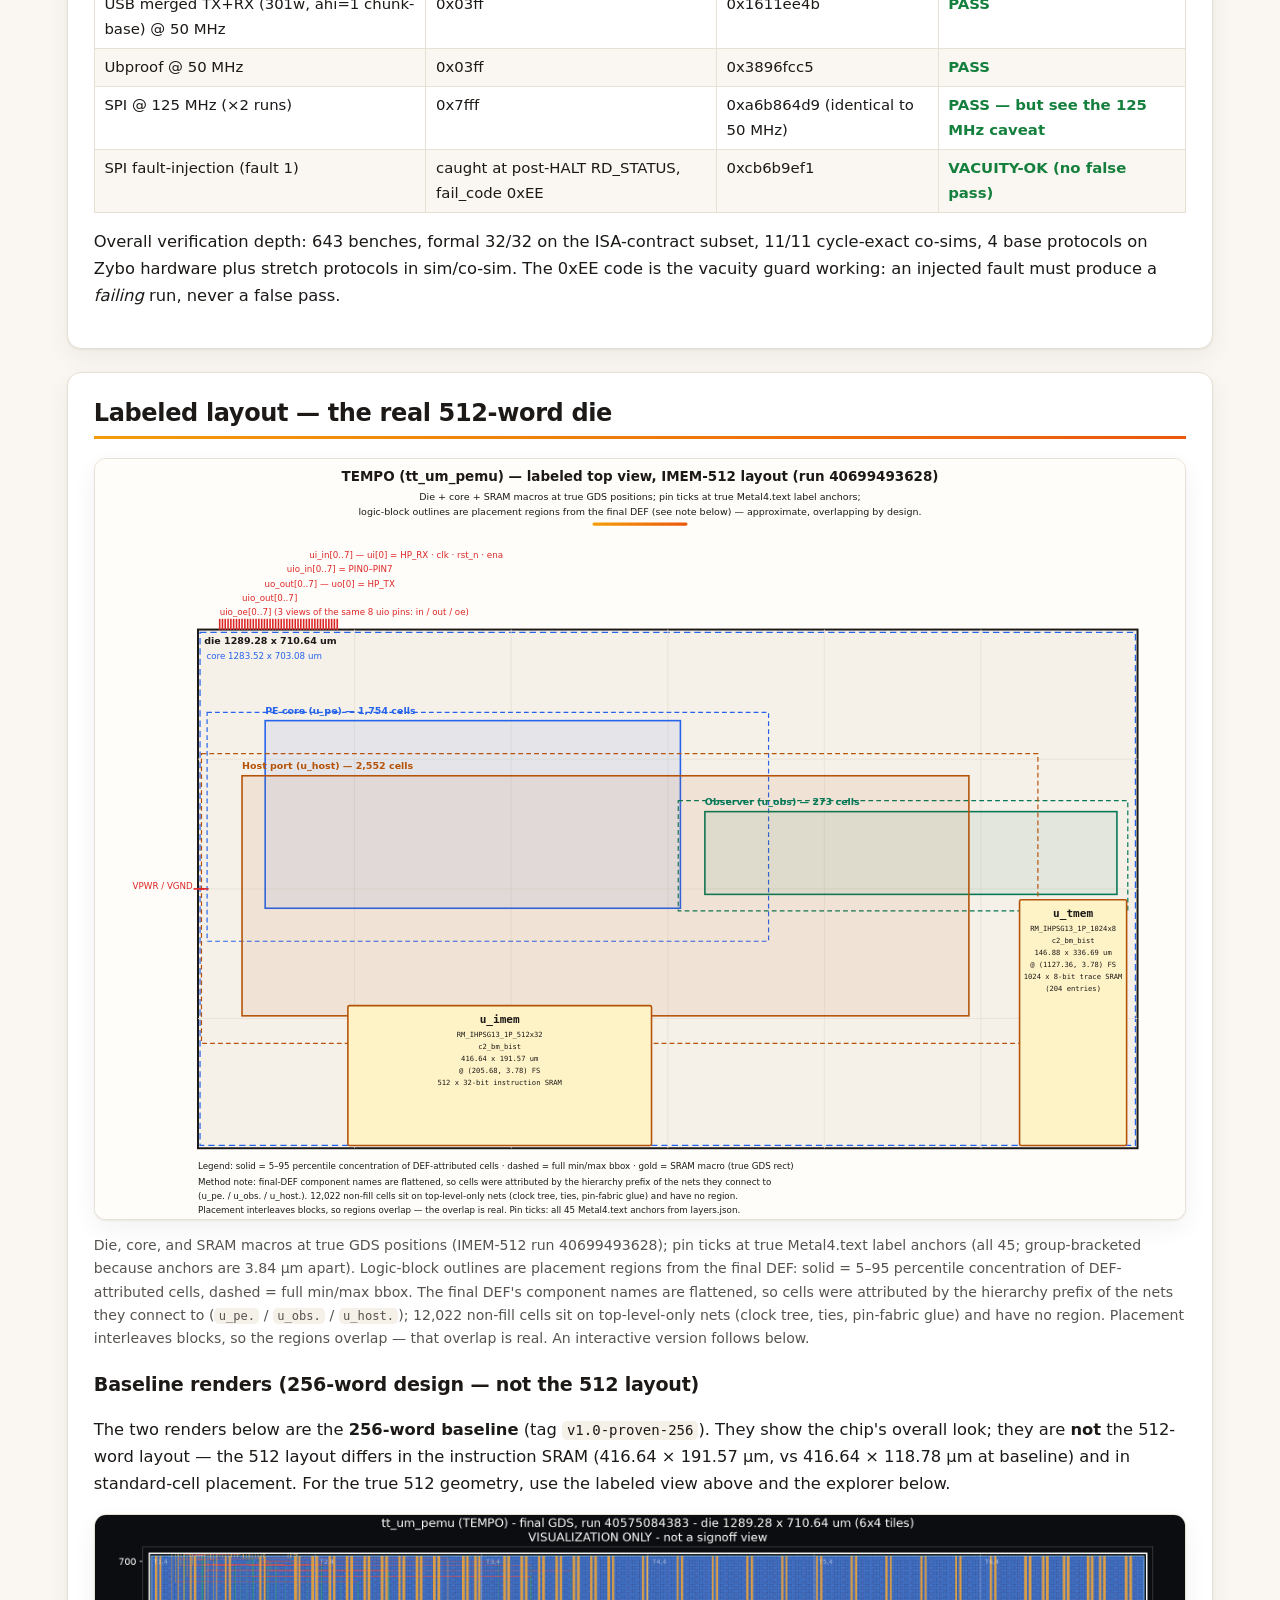
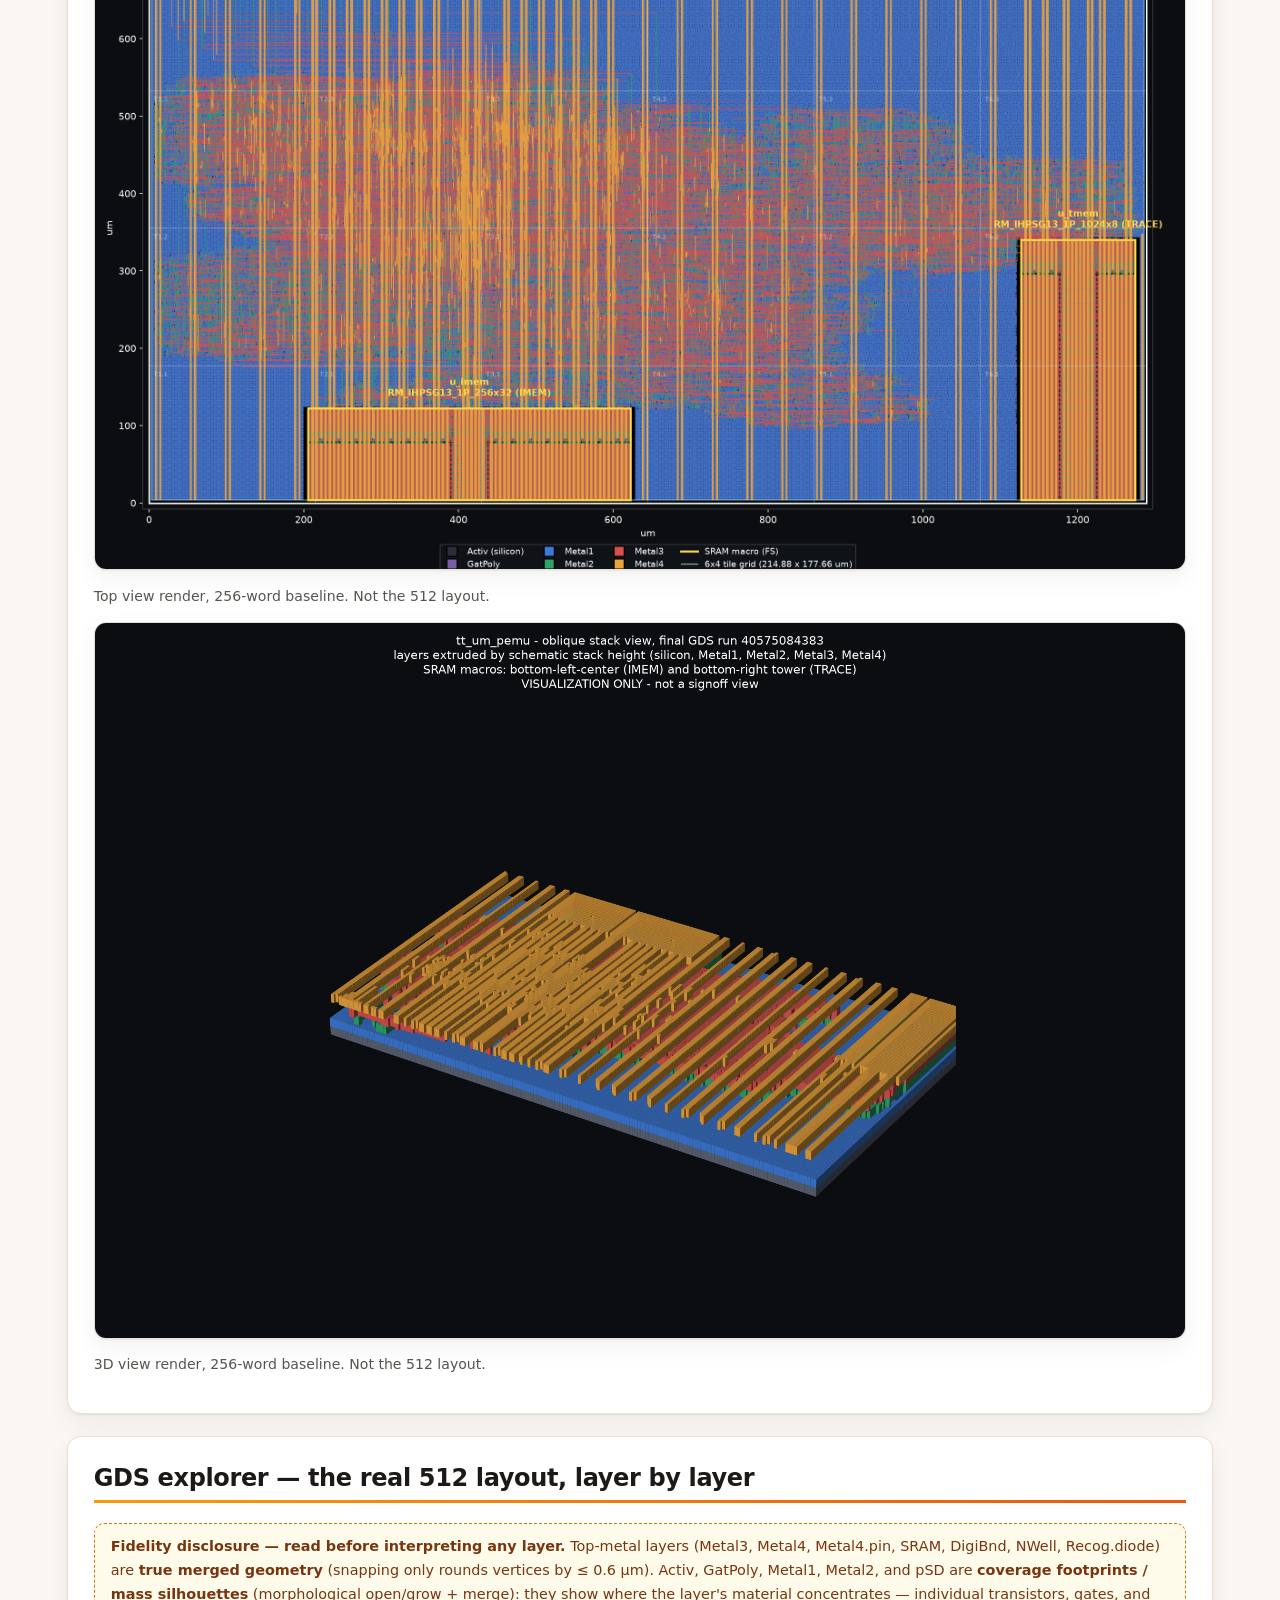
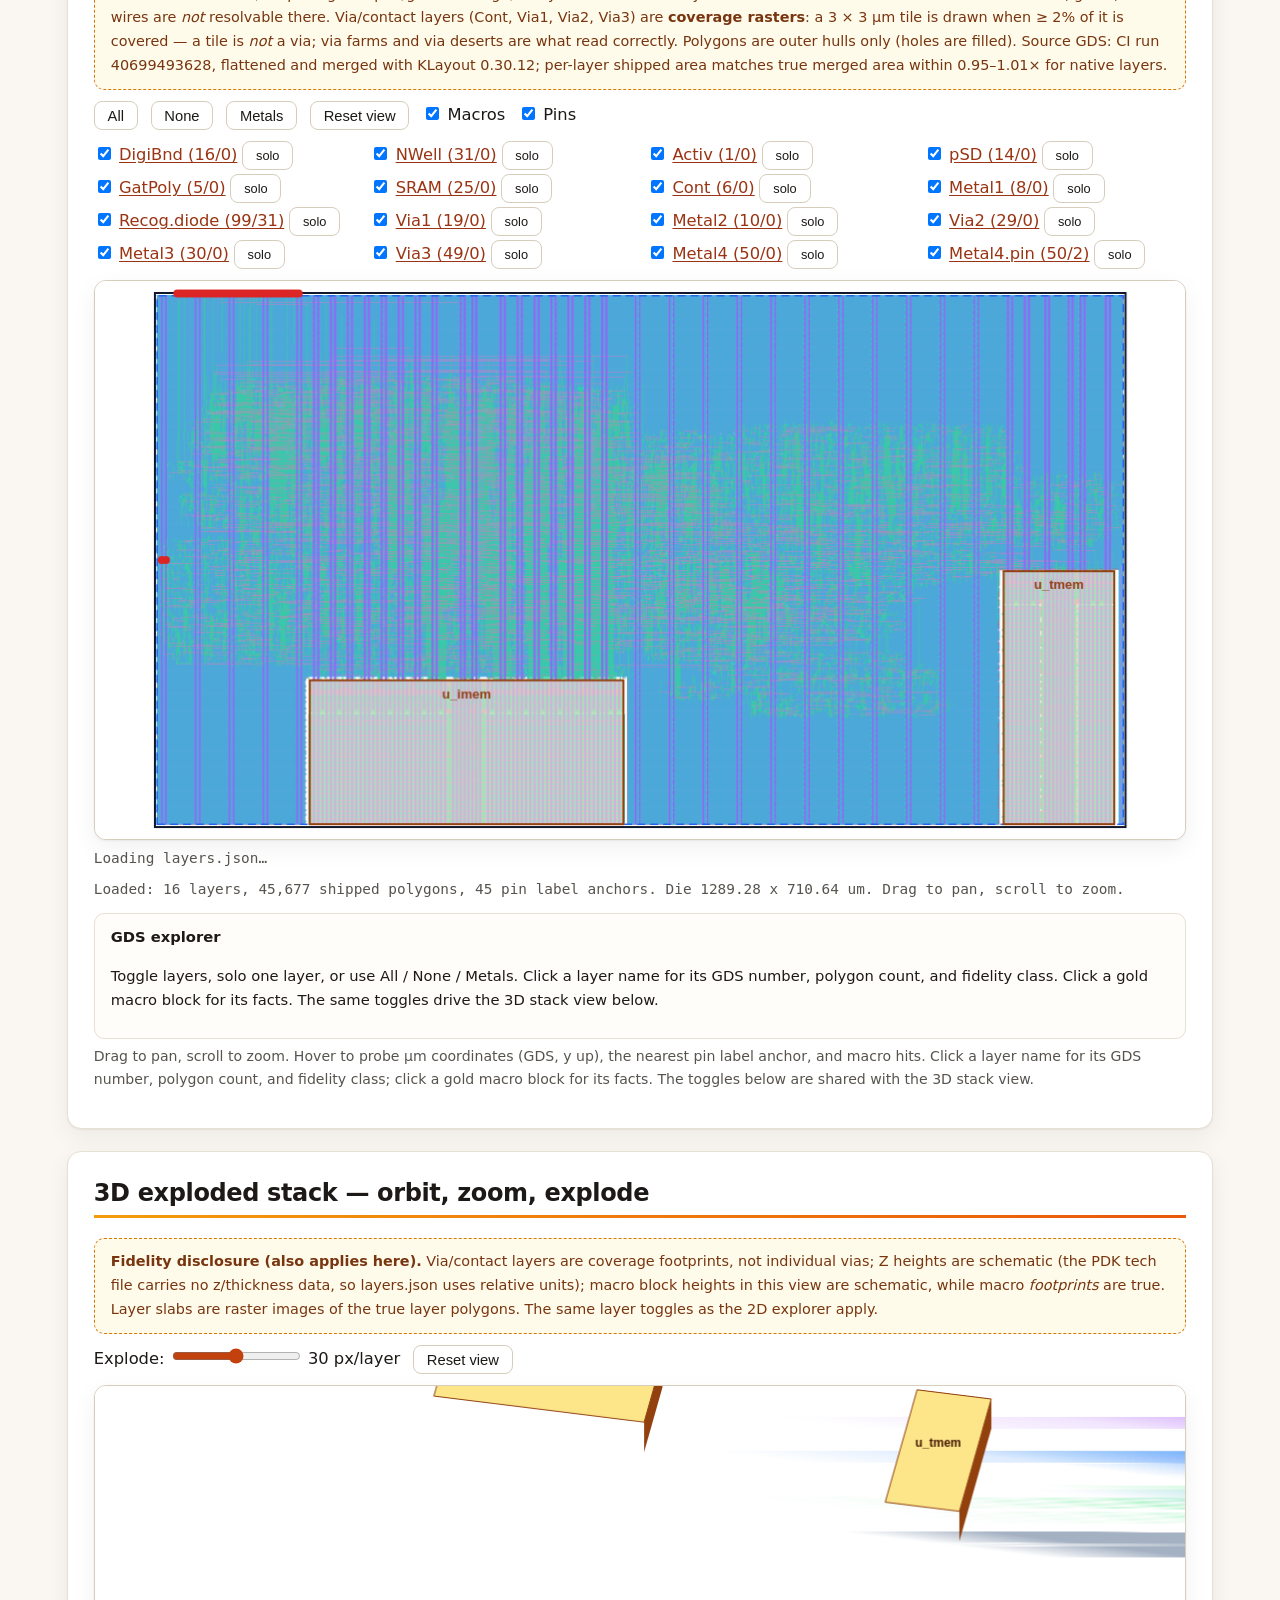
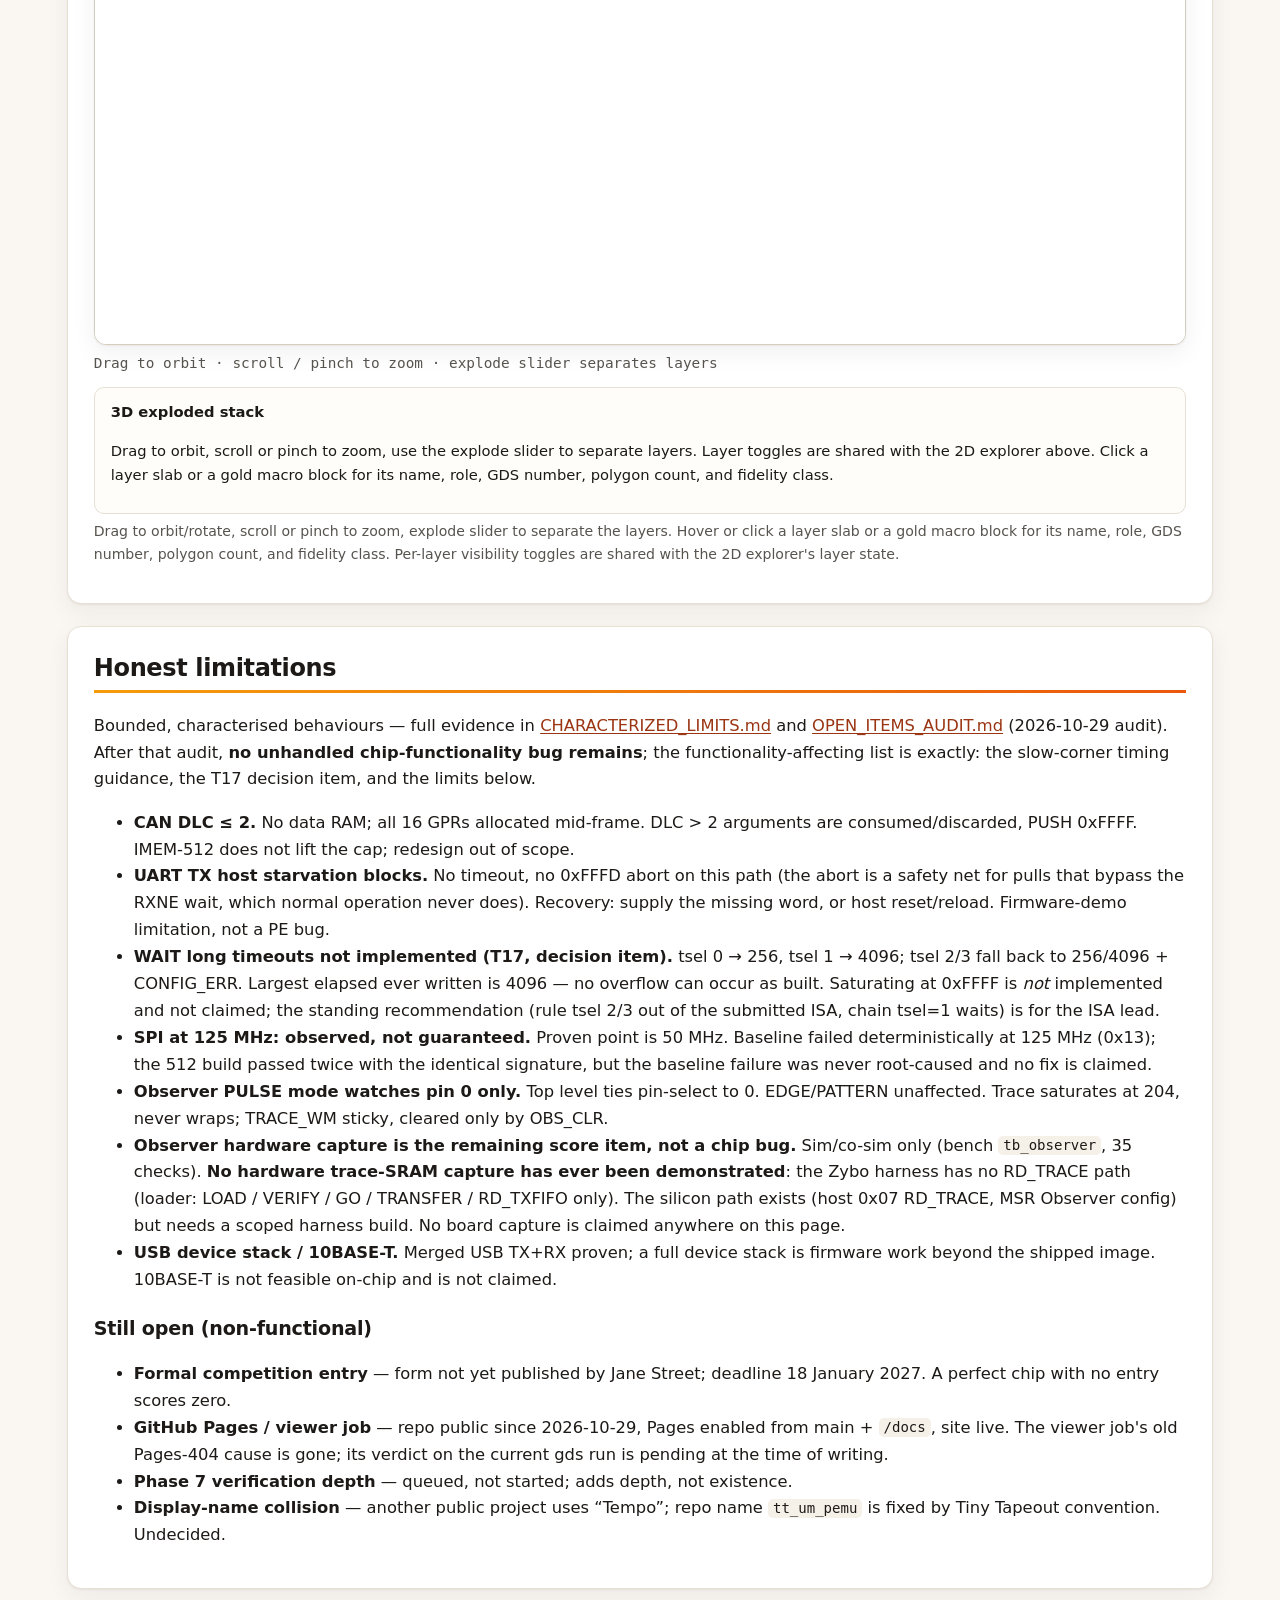
==== commit e715b3bd: "docs: dark mode + redesigned theme (toggle, dual-variant diagrams, themed canvases) Dark/light desig" ====
--- a/docs/index.html
+++ b/docs/index.html
@@ -4,6 +4,7 @@
 <meta charset="utf-8">
 <meta name="viewport" content="width=device-width, initial-scale=1">
 <title>TEMPO — Timing-Exact Multi-Protocol Observer</title>
+<script id="tempo-theme-init">(function(){try{var t=localStorage.getItem("tempo-theme");if(t!=="dark"&&t!=="light")t=window.matchMedia("(prefers-color-scheme: dark)").matches?"dark":"light";document.documentElement.setAttribute("data-theme",t);}catch(e){document.documentElement.setAttribute("data-theme","light");}})();</script>
 <link rel="stylesheet" href="assets/site.css">
 </head>
 <body>
@@ -38,7 +39,7 @@
 
 <section class="card" id="architecture">
   <h2>Architecture</h2>
-  <img class="diagram" src="assets/diagram-architecture.svg" alt="TEMPO system architecture diagram">
+  <img class="diagram" src="assets/diagram-architecture.svg" data-dark-src="assets/diagram-architecture-dark.svg" alt="TEMPO system architecture diagram">
   <ul>
     <li><strong>PE core (<code>u_pe</code>)</strong> — TEMPO-32 engine: 16 &times; 16-bit GPRs,
     20 special registers, ALU + flags, CALL/RET stack, TX/RX FIFOs (16 &times; 16-bit each), 9-bit PC (v0.3).</li>
@@ -53,9 +54,9 @@
     <code>u_tmem</code> 1024 &times; 8-bit trace memory.</li>
   </ul>
   <h3>Instruction word</h3>
-  <img class="diagram" src="assets/diagram-isa-word.svg" alt="TEMPO-32 instruction word format">
+  <img class="diagram" src="assets/diagram-isa-word.svg" data-dark-src="assets/diagram-isa-word-dark.svg" alt="TEMPO-32 instruction word format">
   <h3>Timing contract</h3>
-  <img class="diagram" src="assets/diagram-timing-contract.svg" alt="TEMPO timing contract diagram">
+  <img class="diagram" src="assets/diagram-timing-contract.svg" data-dark-src="assets/diagram-timing-contract-dark.svg" alt="TEMPO timing contract diagram">
   <p>Every instruction executes in <strong>1 + d cycles</strong>; <code>PGET</code> reads the
   2-FF-synchronised pins (2-cycle architectural latency, accounted for in every firmware image);
   <code>SLEEP</code> is exactly <strong>1 + imm13</strong> cycles; a <code>WAIT</code> whose condition
@@ -91,8 +92,8 @@
   <strong>Run at &le; 43.8 MHz if setup must be guaranteed at the slow corner; 50 MHz is met with
   margin at typical and fast corners only.</strong> The competition sets no clock target. A timing-closure
   redesign is out of scope for this submission.</div>
-  <img class="diagram" src="assets/diagram-die-tiles.svg" alt="Die and 6x4 tile fit diagram">
-  <img class="diagram" src="assets/diagram-pinmap.svg" alt="24-pin functional map">
+  <img class="diagram" src="assets/diagram-die-tiles.svg" data-dark-src="assets/diagram-die-tiles-dark.svg" alt="Die and 6x4 tile fit diagram">
+  <img class="diagram" src="assets/diagram-pinmap.svg" data-dark-src="assets/diagram-pinmap-dark.svg" alt="24-pin functional map">
   <p class="caption">Pin functions: <code>ui[0]</code> = HP_RX, <code>uo[0]</code> = HP_TX,
   <code>uio[0..7]</code> = PIN0–PIN7 (protocol pins, per-pin direction via <code>PDIR</code>,
   open-drain via <code>PMODE</code>). Other ui/uo bits are unused/tied. Example SPI map: SCLK = PIN2,
@@ -138,10 +139,10 @@
 
 <section class="card" id="waveforms">
   <h2>Waveforms (schematic — cycle counts are measured, shapes are illustrative)</h2>
-  <img class="diagram narrow" src="assets/wave-spi.svg" alt="SPI waveform">
-  <img class="diagram narrow" src="assets/wave-uart.svg" alt="UART waveform">
-  <img class="diagram narrow" src="assets/wave-i2c.svg" alt="I2C waveform">
-  <img class="diagram narrow" src="assets/wave-usb.svg" alt="USB low-speed waveform">
+  <img class="diagram narrow" src="assets/wave-spi.svg" data-dark-src="assets/wave-spi-dark.svg" alt="SPI waveform">
+  <img class="diagram narrow" src="assets/wave-uart.svg" data-dark-src="assets/wave-uart-dark.svg" alt="UART waveform">
+  <img class="diagram narrow" src="assets/wave-i2c.svg" data-dark-src="assets/wave-i2c-dark.svg" alt="I2C waveform">
+  <img class="diagram narrow" src="assets/wave-usb.svg" data-dark-src="assets/wave-usb-dark.svg" alt="USB low-speed waveform">
 </section>
 
 <section class="card" id="code">
@@ -252,7 +253,7 @@
 
 <section class="card" id="layout">
   <h2>Labeled layout — the real 512-word die</h2>
-  <img class="diagram" src="assets/labeled-top-view.svg" alt="Labeled GDS top view, IMEM-512 layout">
+  <img class="diagram" src="assets/labeled-top-view.svg" data-dark-src="assets/labeled-top-view-dark.svg" alt="Labeled GDS top view, IMEM-512 layout">
   <p class="caption">Die, core, and SRAM macros at true GDS positions (IMEM-512 run 40699493628);
   pin ticks at true Metal4.text label anchors (all 45; group-bracketed because anchors are 3.84 &micro;m
   apart). Logic-block outlines are placement regions from the final DEF: solid = 5–95 percentile
@@ -360,9 +361,9 @@
   <ul>
     <li><strong>Formal competition entry</strong> — form not yet published by Jane Street; deadline
     18 January 2027. A perfect chip with no entry scores zero.</li>
-    <li><strong>GitHub Pages / viewer job</strong> — CI green on gds, precheck, gl_test, test, docs;
-    viewer fails only because Pages is not enabled on this private repo. That toggle is the submitter's
-    settings call and is not changed here.</li>
+    <li><strong>GitHub Pages / viewer job</strong> — repo public since 2026-10-29, Pages enabled
+    from main + <code>/docs</code>, site live. The viewer job's old Pages-404 cause is gone; its
+    verdict on the current gds run is pending at the time of writing.</li>
     <li><strong>Phase 7 verification depth</strong> — queued, not started; adds depth, not existence.</li>
     <li><strong>Display-name collision</strong> — another public project uses “Tempo”; repo name
     <code>tt_um_pemu</code> is fixed by Tiny Tapeout convention. Undecided.</li>
--- a/docs/assets/site.css
+++ b/docs/assets/site.css
@@ -1,49 +1,148 @@
-/* TEMPO docs site — plain CSS, no frameworks, no external requests. */
+/* TEMPO docs site — design system. Plain CSS, no frameworks, no external requests.
+   Two themes, one token set. The theme is chosen before first paint by a tiny
+   inline script in <head> (localStorage "tempo-theme", else OS preference) that
+   sets data-theme on <html>; nav.js keeps the toggle, the diagram variants and
+   the canvas palettes in sync with it. System font stacks only. */
 :root {
-  --ink: #0f172a; --muted: #475569; --line: #cbd5e1; --bg: #f8fafc;
-  --accent: #2563eb; --accent2: #059669; --warn: #b45309; --card: #ffffff;
+  color-scheme: light;
+  --bg: #faf7f2; --bg-elev: #fffdf9; --card: #ffffff;
+  --ink: #1c1917; --muted: #57534e; --faint: #78716c;
+  --line: #e7e0d4; --line-strong: #d6cdbd;
+  --accent: #9a3412; --accent-bright: #c2410c; --accent-soft: #ffedd5;
+  --teal: #0f766e; --teal-soft: #ccfbf1;
+  --grad: linear-gradient(135deg, #f59e0b 0%, #ea580c 100%);
+  --hero-bg: linear-gradient(118deg, #1c1917 0%, #292524 52%, #44403c 100%);
+  --hero-ink: #fafaf9; --hero-muted: #d6d3d1; --hero-tag: #fbbf24;
+  --nav-bg: #292524; --nav-ink: #e7e5e4; --nav-ink-hover: #ffffff;
+  --th-bg: #f5f0e8; --row-alt: #faf7f2;
+  --code-bg: #0f172a; --code-ink: #e2e8f0; --code-inline-bg: #f5f0e8;
+  --warn-bg: #fffbeb; --warn-line: #d97706; --warn-ink: #78350f;
+  --ok: #15803d; --bad: #dc2626;
+  --canvas-bg: #ffffff; --diagram-bg: #fffdf9;
+  --shadow: 0 1px 2px rgba(28, 25, 23, .06), 0 8px 24px rgba(28, 25, 23, .06);
+  --focus: #ea580c;
+  --sans: system-ui, -apple-system, "Segoe UI", Roboto, "Helvetica Neue", Arial, sans-serif;
+  --mono: ui-monospace, "SF Mono", "Cascadia Mono", Menlo, Consolas, "DejaVu Sans Mono", monospace;
+}
+[data-theme="dark"] {
+  color-scheme: dark;
+  --bg: #0b1120; --bg-elev: #0f172a; --card: #111c30;
+  --ink: #e2e8f0; --muted: #94a3b8; --faint: #64748b;
+  --line: #1e293b; --line-strong: #334155;
+  --accent: #fbbf24; --accent-bright: #fcd34d; --accent-soft: #451a03;
+  --teal: #2dd4bf; --teal-soft: #134e4a;
+  --grad: linear-gradient(135deg, #fbbf24 0%, #f97316 100%);
+  --hero-bg: linear-gradient(118deg, #020617 0%, #0f172a 52%, #1e293b 100%);
+  --hero-ink: #f1f5f9; --hero-muted: #94a3b8; --hero-tag: #fbbf24;
+  --nav-bg: #0f172a; --nav-ink: #cbd5e1; --nav-ink-hover: #ffffff;
+  --th-bg: #16213a; --row-alt: #0f172a;
+  --code-bg: #020617; --code-ink: #e2e8f0; --code-inline-bg: #1e293b;
+  --warn-bg: #451a03; --warn-line: #f59e0b; --warn-ink: #fde68a;
+  --ok: #4ade80; --bad: #f87171;
+  --canvas-bg: #0b1120; --diagram-bg: #0f172a;
+  --shadow: 0 1px 2px rgba(0, 0, 0, .4), 0 10px 28px rgba(0, 0, 0, .35);
+  --focus: #fbbf24;
+}
+/* No-JS fallback: honour the OS theme until the inline script runs. */
+@media (prefers-color-scheme: dark) {
+  :root:not([data-theme]) {
+    color-scheme: dark;
+    --bg: #0b1120; --bg-elev: #0f172a; --card: #111c30;
+    --ink: #e2e8f0; --muted: #94a3b8; --faint: #64748b;
+    --line: #1e293b; --line-strong: #334155;
+    --accent: #fbbf24; --accent-bright: #fcd34d; --accent-soft: #451a03;
+    --teal: #2dd4bf; --teal-soft: #134e4a;
+    --grad: linear-gradient(135deg, #fbbf24 0%, #f97316 100%);
+    --hero-bg: linear-gradient(118deg, #020617 0%, #0f172a 52%, #1e293b 100%);
+    --hero-ink: #f1f5f9; --hero-muted: #94a3b8; --hero-tag: #fbbf24;
+    --nav-bg: #0f172a; --nav-ink: #cbd5e1; --nav-ink-hover: #ffffff;
+    --th-bg: #16213a; --row-alt: #0f172a;
+    --code-bg: #020617; --code-ink: #e2e8f0; --code-inline-bg: #1e293b;
+    --warn-bg: #451a03; --warn-line: #f59e0b; --warn-ink: #fde68a;
+    --ok: #4ade80; --bad: #f87171;
+    --canvas-bg: #0b1120; --diagram-bg: #0f172a;
+    --shadow: 0 1px 2px rgba(0, 0, 0, .4), 0 10px 28px rgba(0, 0, 0, .35);
+    --focus: #fbbf24;
+  }
 }
 * { box-sizing: border-box; }
-body { margin: 0; font-family: "DejaVu Sans", Arial, sans-serif; color: var(--ink);
-  background: var(--bg); line-height: 1.55; }
-a { color: var(--accent); }
-header.hero { background: #0f172a; color: #fff; padding: 2.2rem 1.2rem 1.6rem; }
-header.hero h1 { margin: 0 0 .3rem; font-size: 2rem; }
-header.hero p { margin: .3rem 0; color: #cbd5e1; max-width: 60rem; }
-header.hero .tag { color: #fcd34d; font-weight: bold; }
-nav#site-nav { background: #1e293b; padding: .5rem 1.2rem; position: sticky; top: 0; z-index: 10; }
-nav#site-nav a { color: #e2e8f0; text-decoration: none; margin-right: 1.1rem; font-size: .95rem; }
-nav#site-nav a:hover { color: #fff; text-decoration: underline; }
-main { max-width: 72rem; margin: 0 auto; padding: 1rem 1.2rem 3rem; }
-section.card { background: var(--card); border: 1px solid var(--line); border-radius: 10px;
-  padding: 1.2rem 1.4rem; margin: 1.2rem 0; }
-h2 { margin-top: .2rem; }
-h3 { margin-bottom: .3rem; }
-table { border-collapse: collapse; width: 100%; margin: .6rem 0; font-size: .93rem; }
-th, td { border: 1px solid var(--line); padding: .35rem .55rem; text-align: left; vertical-align: top; }
-th { background: #f1f5f9; }
-code, pre { font-family: "DejaVu Sans Mono", monospace; font-size: .86rem; }
-pre { background: #0f172a; color: #e2e8f0; padding: .9rem 1rem; border-radius: 8px; overflow-x: auto; }
-img.diagram { width: 100%; height: auto; border: 1px solid var(--line); border-radius: 8px; background: #fff; }
+html { scroll-behavior: smooth; }
+body { margin: 0; font-family: var(--sans); color: var(--ink);
+  background: var(--bg); line-height: 1.65; font-size: 1.02rem;
+  -webkit-font-smoothing: antialiased; }
+a { color: var(--accent); text-underline-offset: 2px; }
+a:hover { color: var(--accent-bright); }
+:focus-visible { outline: 2px solid var(--focus); outline-offset: 2px; border-radius: 4px; }
+/* hero */
+header.hero { background: var(--hero-bg); color: var(--hero-ink);
+  padding: 2.6rem 1.2rem 2rem; border-bottom: 4px solid transparent;
+  border-image: var(--grad) 1; position: relative; overflow: hidden; }
+header.hero::after { content: ""; position: absolute; inset: 0; pointer-events: none;
+  background-image: repeating-linear-gradient(90deg, rgba(255,255,255,.035) 0 1px, transparent 1px 56px),
+    repeating-linear-gradient(0deg, rgba(255,255,255,.025) 0 1px, transparent 1px 56px); }
+header.hero h1 { margin: 0 0 .4rem; font-size: clamp(1.7rem, 4vw, 2.5rem);
+  line-height: 1.12; letter-spacing: -.02em; position: relative; }
+header.hero p { margin: .4rem 0; color: var(--hero-muted); max-width: 62rem; position: relative; }
+header.hero .tag { color: var(--hero-tag); font-weight: 700; letter-spacing: .04em;
+  text-transform: uppercase; font-size: .85rem; }
+header.hero code { background: rgba(255,255,255,.12); color: var(--hero-ink); }
+/* nav */
+nav#site-nav { background: var(--nav-bg); padding: .55rem 1.2rem; position: sticky;
+  top: 0; z-index: 10; display: flex; flex-wrap: wrap; align-items: center; gap: .2rem 1.1rem;
+  box-shadow: 0 1px 0 rgba(0,0,0,.25); }
+nav#site-nav a { color: var(--nav-ink); text-decoration: none; font-size: .94rem; font-weight: 500; }
+nav#site-nav a:hover { color: var(--nav-ink-hover); text-decoration: underline; }
+button.theme-toggle { margin-left: auto; background: transparent; color: var(--nav-ink);
+  border: 1px solid rgba(255,255,255,.25); border-radius: 999px; padding: .3rem .8rem;
+  font-size: .88rem; cursor: pointer; white-space: nowrap; }
+button.theme-toggle:hover { color: var(--nav-ink-hover); border-color: rgba(255,255,255,.55); background: rgba(255,255,255,.08); }
+/* layout */
+main { max-width: 74rem; margin: 0 auto; padding: 1rem 1.2rem 3rem; }
+section.card { background: var(--card); border: 1px solid var(--line); border-radius: 14px;
+  padding: 1.4rem 1.6rem; margin: 1.4rem 0; box-shadow: var(--shadow); }
+h2 { margin-top: .2rem; font-size: 1.5rem; letter-spacing: -.015em; line-height: 1.25;
+  padding-bottom: .45rem; border-bottom: 3px solid transparent;
+  border-image: var(--grad) 1; }
+h3 { margin-bottom: .3rem; letter-spacing: -.01em; }
+table { border-collapse: collapse; width: 100%; margin: .7rem 0; font-size: .93rem; }
+th, td { border: 1px solid var(--line); padding: .4rem .6rem; text-align: left; vertical-align: top; }
+th { background: var(--th-bg); font-weight: 650; }
+tr:nth-child(even) td { background: var(--row-alt); }
+code { font-family: var(--mono); font-size: .86em; background: var(--code-inline-bg);
+  padding: .1em .35em; border-radius: 5px; }
+pre { font-family: var(--mono); font-size: .86rem; background: var(--code-bg); color: var(--code-ink);
+  padding: 1rem 1.1rem; border-radius: 10px; overflow-x: auto; border: 1px solid var(--line-strong);
+  line-height: 1.55; }
+pre code { background: none; padding: 0; }
+img.diagram { width: 100%; height: auto; border: 1px solid var(--line); border-radius: 12px;
+  background: var(--diagram-bg); box-shadow: var(--shadow); }
 img.diagram.narrow { max-width: 52rem; display: block; margin: 0 auto; }
-.caption { color: var(--muted); font-size: .88rem; margin-top: .3rem; }
-.warn { border-left: 4px solid var(--warn); background: #fffbeb; padding: .7rem 1rem; border-radius: 0 8px 8px 0; }
-.ok { color: var(--accent2); font-weight: bold; }
-.bad { color: #dc2626; font-weight: bold; }
-.fidelity { border: 1px dashed var(--warn); background: #fffbeb; padding: .6rem .9rem;
-  border-radius: 8px; font-size: .9rem; }
+.caption { color: var(--muted); font-size: .88rem; margin-top: .35rem; }
+.warn { border-left: 4px solid var(--warn-line); background: var(--warn-bg); color: var(--warn-ink);
+  padding: .8rem 1.1rem; border-radius: 0 10px 10px 0; }
+.ok { color: var(--ok); font-weight: 700; }
+.bad { color: var(--bad); font-weight: 700; }
+.fidelity { border: 1px dashed var(--warn-line); background: var(--warn-bg); color: var(--warn-ink);
+  padding: .7rem 1rem; border-radius: 10px; font-size: .9rem; }
 /* explorer */
-.controls { display: flex; flex-wrap: wrap; gap: .4rem .8rem; align-items: center; margin: .6rem 0; }
-.controls button, .controls input[type=range] { cursor: pointer; }
-button { background: #fff; border: 1px solid var(--line); border-radius: 6px; padding: .3rem .7rem; }
-button:hover { background: #f1f5f9; }
-button.active { background: var(--accent); color: #fff; border-color: var(--accent); }
-.layerlist { display: grid; grid-template-columns: repeat(auto-fill, minmax(15rem, 1fr)); gap: .25rem .9rem; margin: .6rem 0; }
+.controls { display: flex; flex-wrap: wrap; gap: .45rem .8rem; align-items: center; margin: .7rem 0; }
+.controls button, .controls input[type=range], .controls select, .controls input[type=number] { cursor: pointer; }
+button { background: var(--card); color: var(--ink); border: 1px solid var(--line-strong);
+  border-radius: 8px; padding: .35rem .8rem; font-size: .92rem; transition: background .15s, border-color .15s; }
+button:hover { background: var(--bg-elev); border-color: var(--accent); }
+button.active { background: var(--grad); color: #1c1917; border-color: transparent; font-weight: 650; }
+input[type=range], input[type=number], select { accent-color: var(--accent-bright); }
+input[type=number], select { background: var(--card); color: var(--ink); border: 1px solid var(--line-strong); border-radius: 6px; padding: .25rem .4rem; }
+.layerlist { display: grid; grid-template-columns: repeat(auto-fill, minmax(15rem, 1fr)); gap: .3rem .9rem; margin: .7rem 0; }
 .layerlist label { font-size: .9rem; cursor: pointer; }
 .layerlist .solo { font-size: .8rem; margin-left: .3rem; }
-canvas.viewer { width: 100%; height: 560px; border: 1px solid var(--line); border-radius: 8px;
-  background: #fff; touch-action: none; display: block; }
-.readout { font-family: monospace; font-size: .9rem; color: var(--muted); margin-top: .4rem; min-height: 1.2em; }
-.infopanel { border: 1px solid var(--line); border-radius: 8px; padding: .6rem .9rem; margin-top: .6rem; font-size: .92rem; }
-.infopanel h4 { margin: 0 0 .2rem; }
-footer { color: var(--muted); font-size: .88rem; text-align: center; padding: 1rem; }
+canvas.viewer { width: 100%; height: 560px; border: 1px solid var(--line-strong); border-radius: 12px;
+  background: var(--canvas-bg); touch-action: none; display: block; box-shadow: var(--shadow); }
+.readout { font-family: var(--mono); font-size: .9rem; color: var(--muted); margin-top: .45rem; min-height: 1.2em; }
+.infopanel { border: 1px solid var(--line); border-radius: 10px; padding: .7rem 1rem; margin-top: .7rem; font-size: .92rem; background: var(--bg-elev); }
+.infopanel h4 { margin: 0 0 .25rem; }
+footer { color: var(--muted); font-size: .88rem; text-align: center; padding: 1.2rem; }
+@media (prefers-reduced-motion: reduce) {
+  html { scroll-behavior: auto; }
+  *, *::before, *::after { transition: none !important; animation: none !important; }
+}
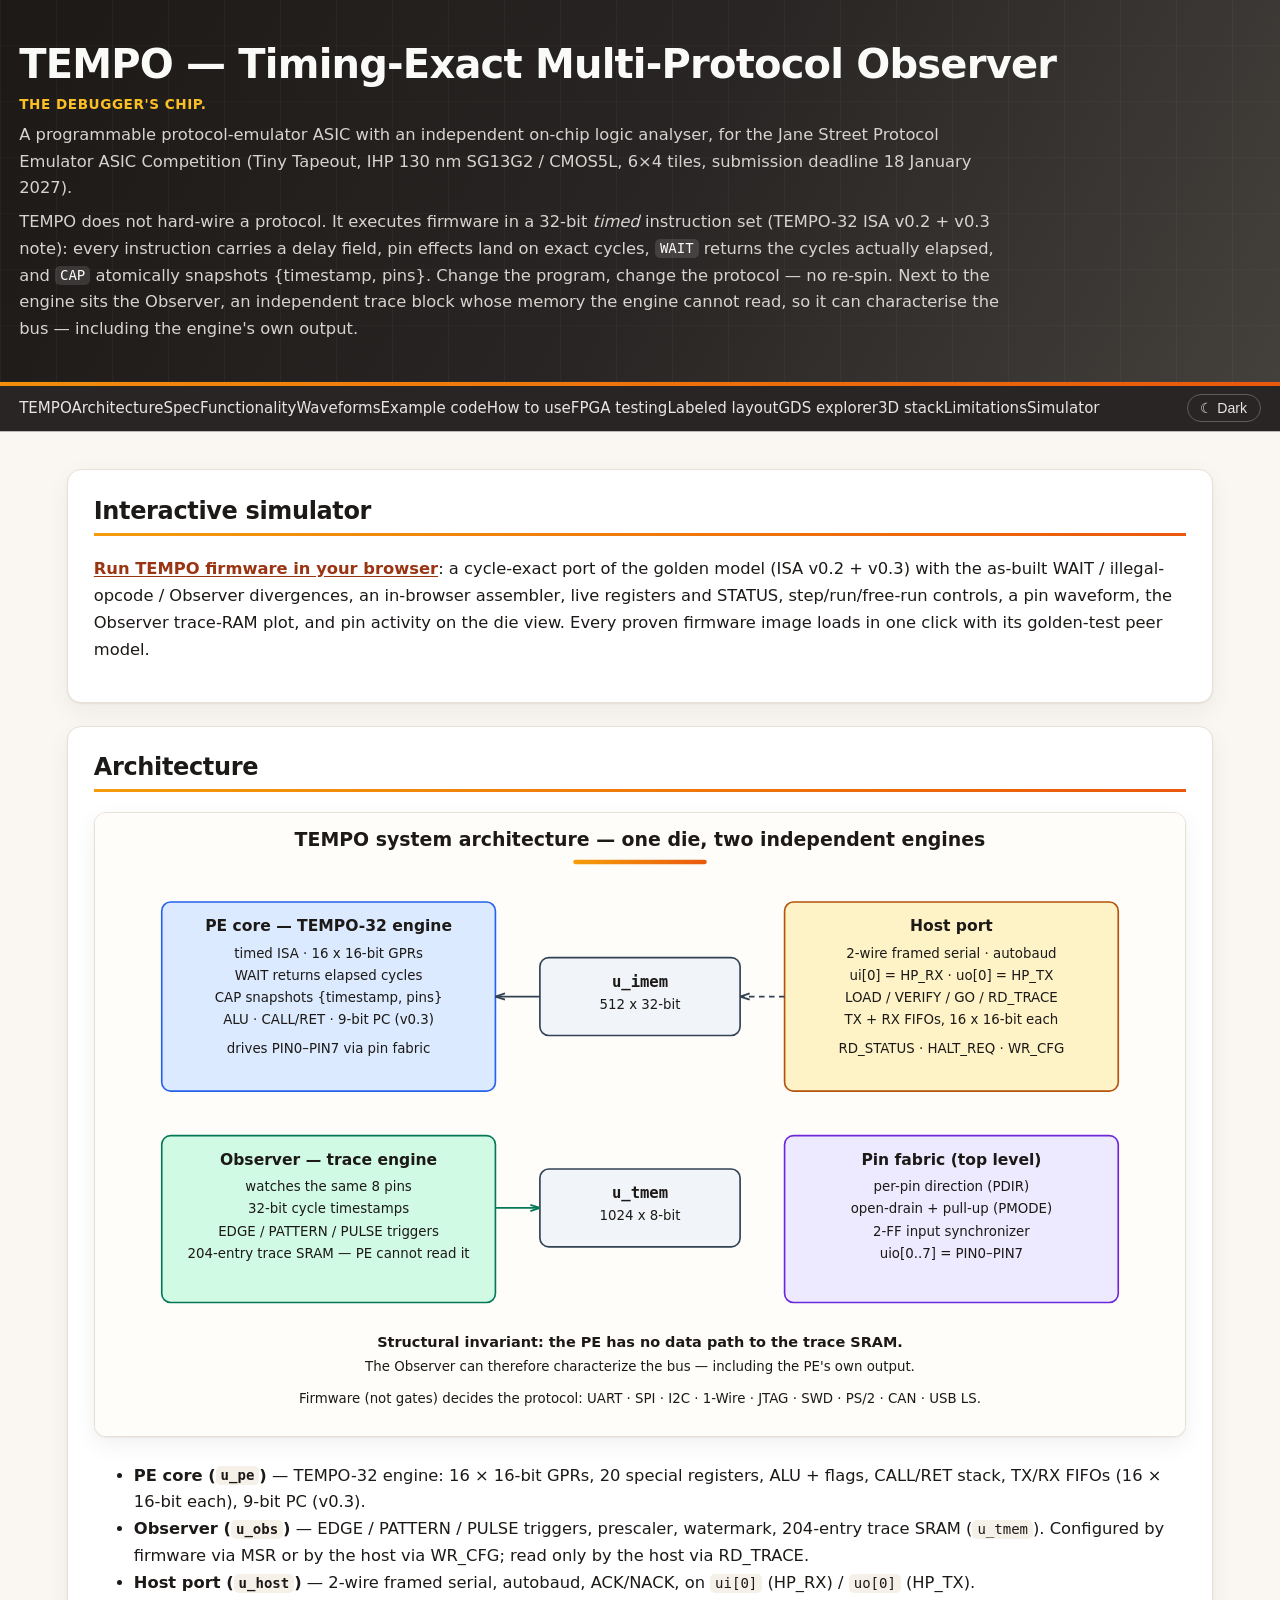
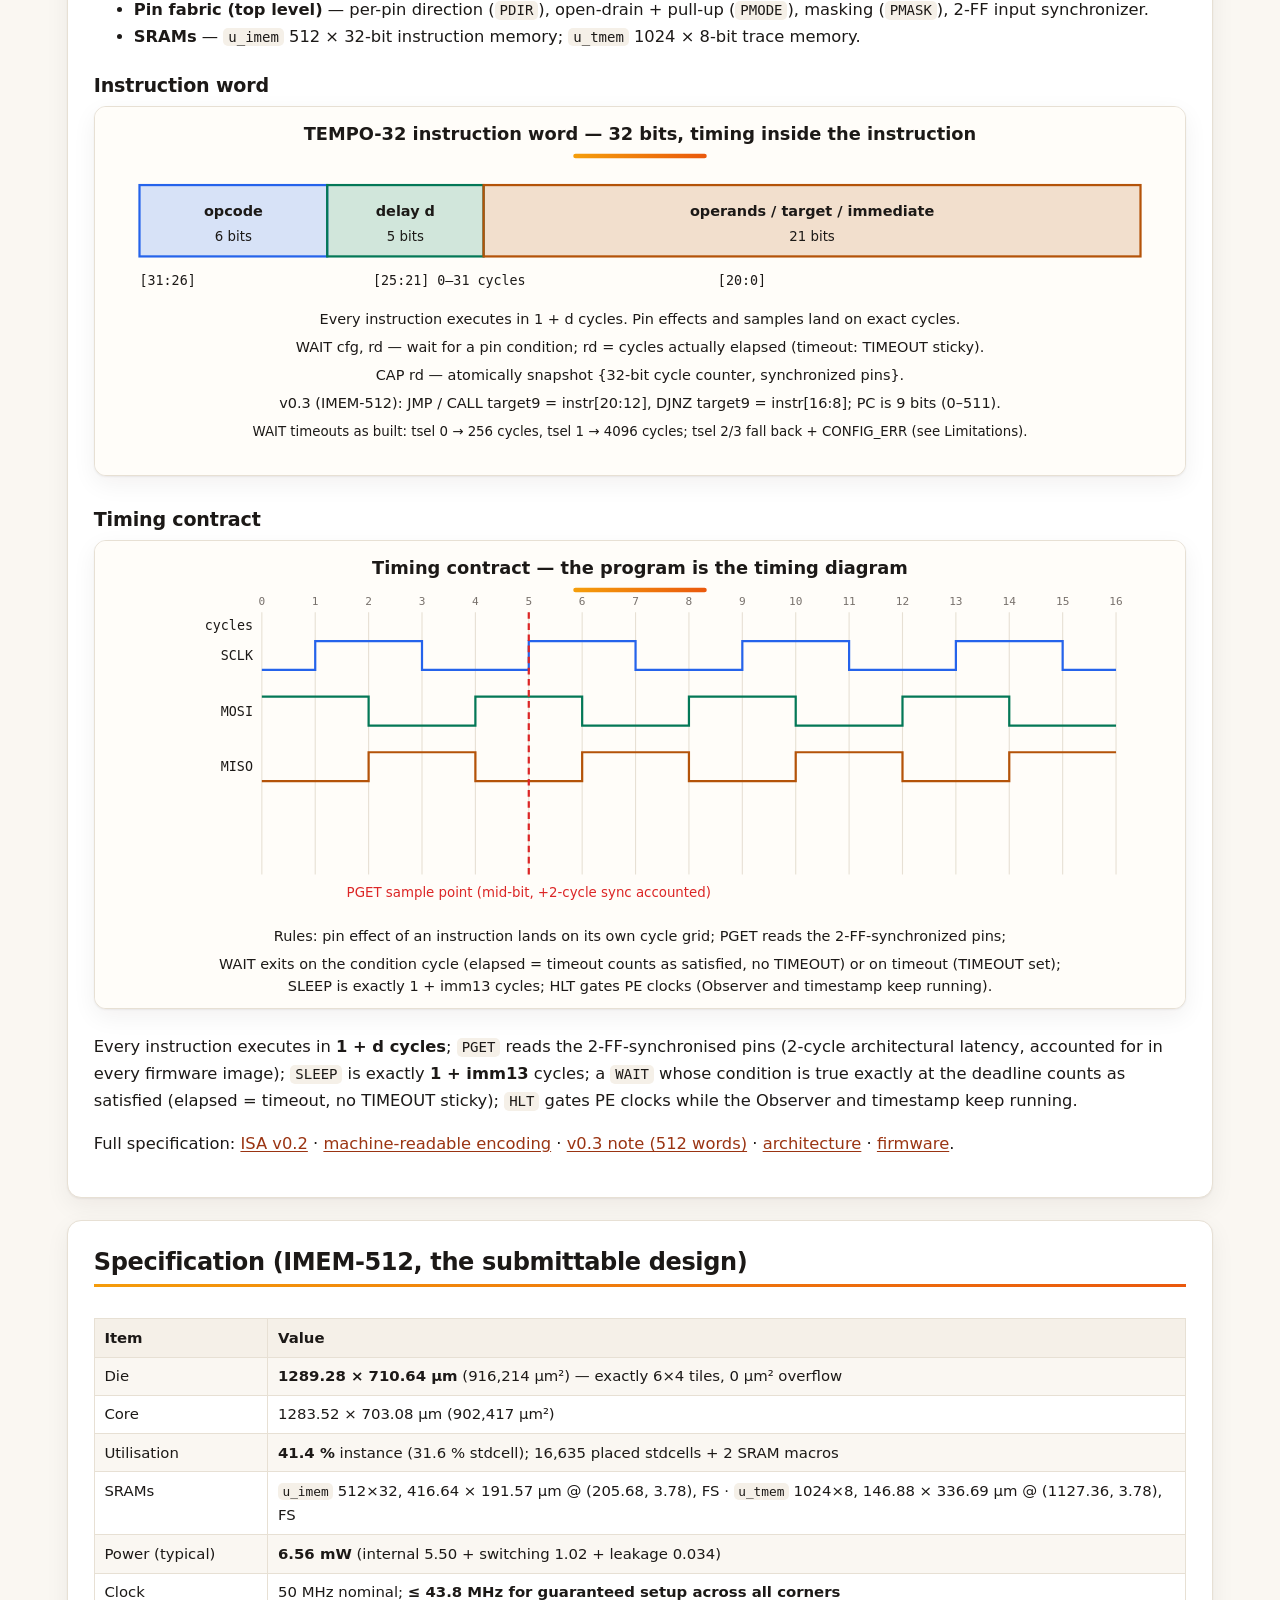
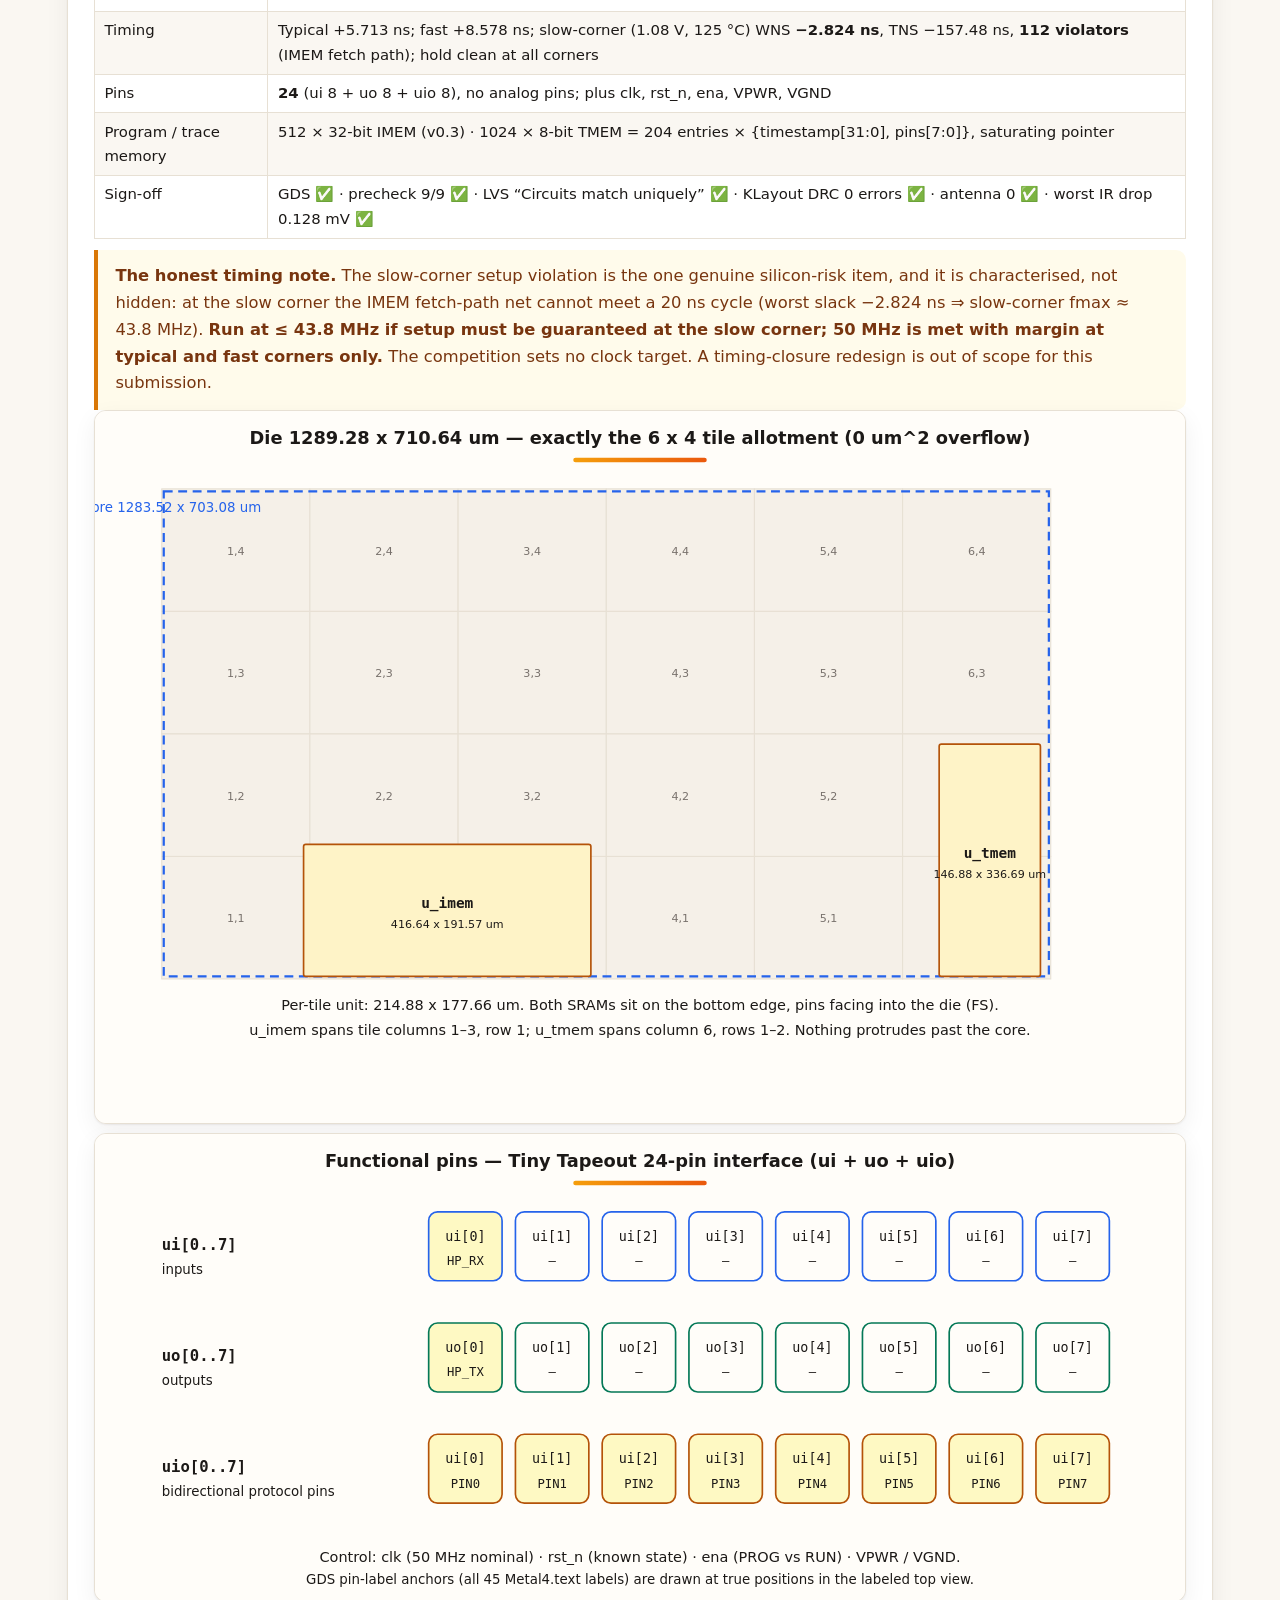
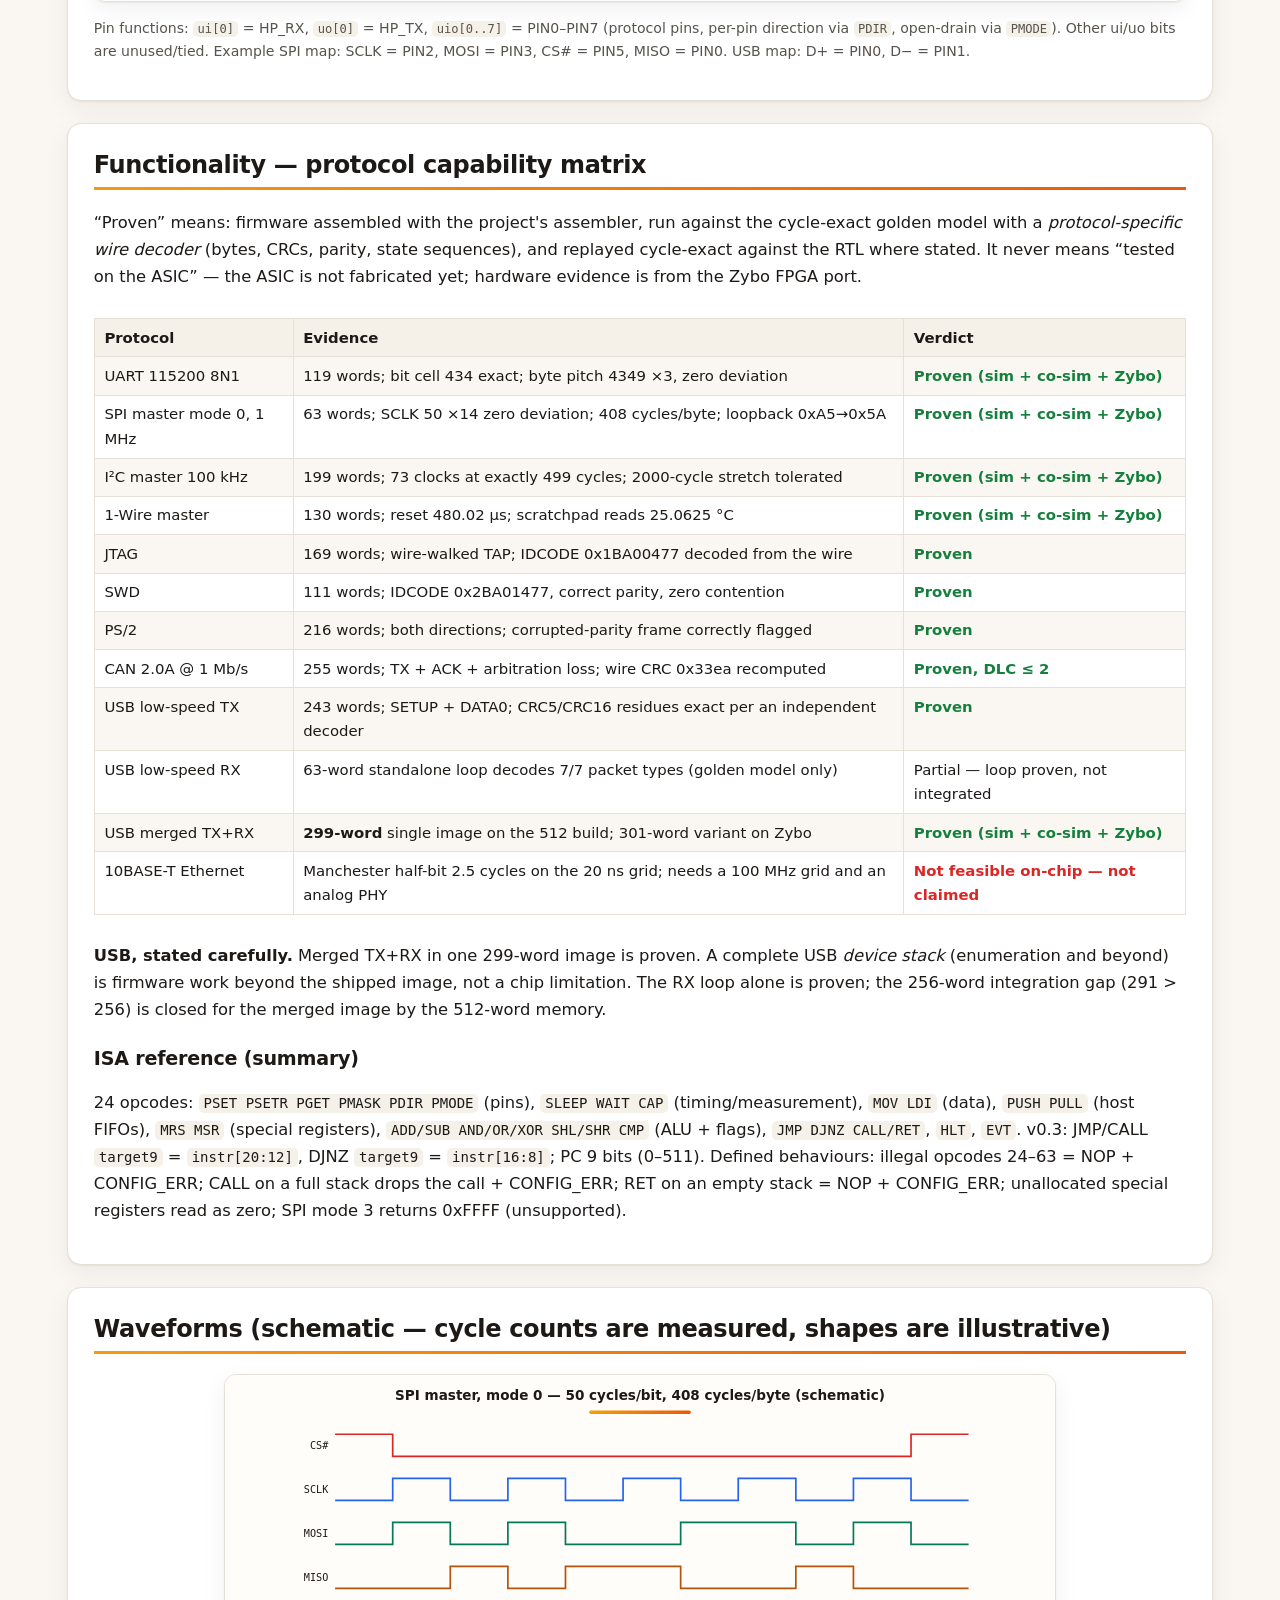
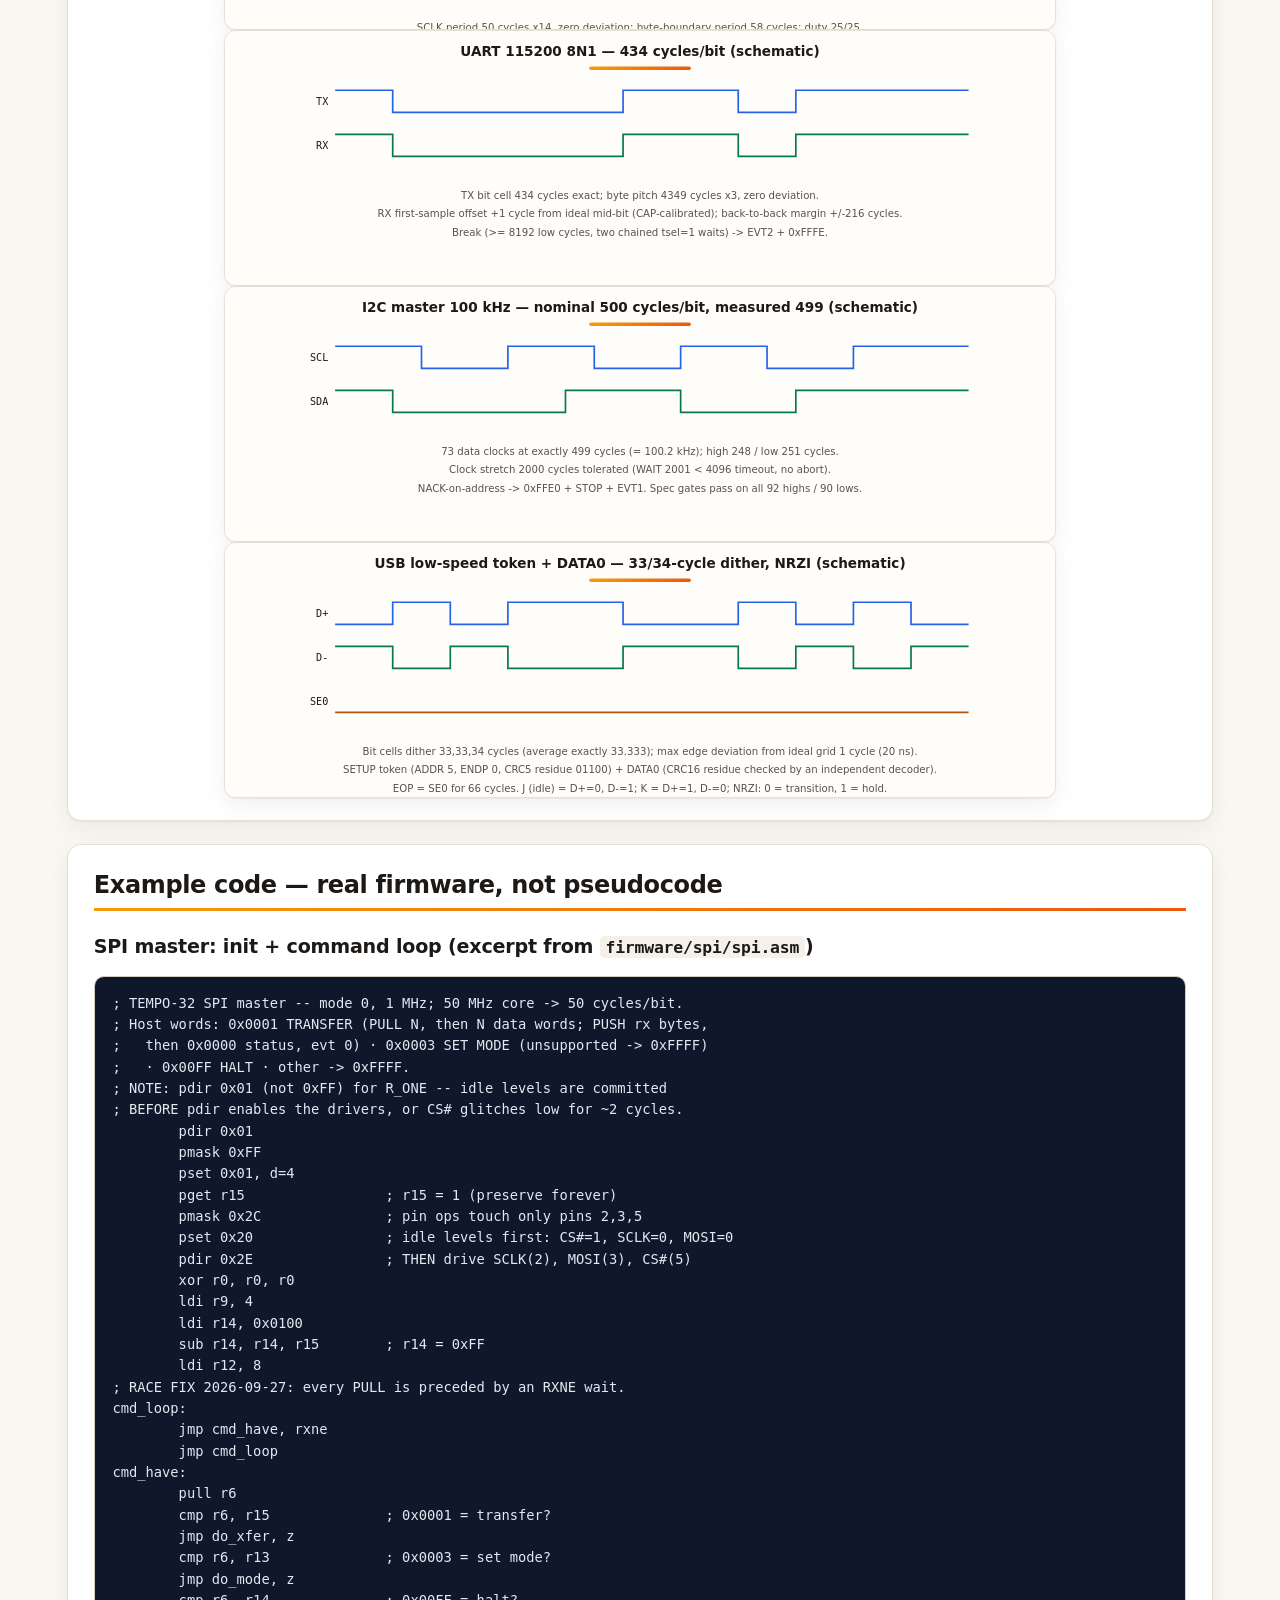
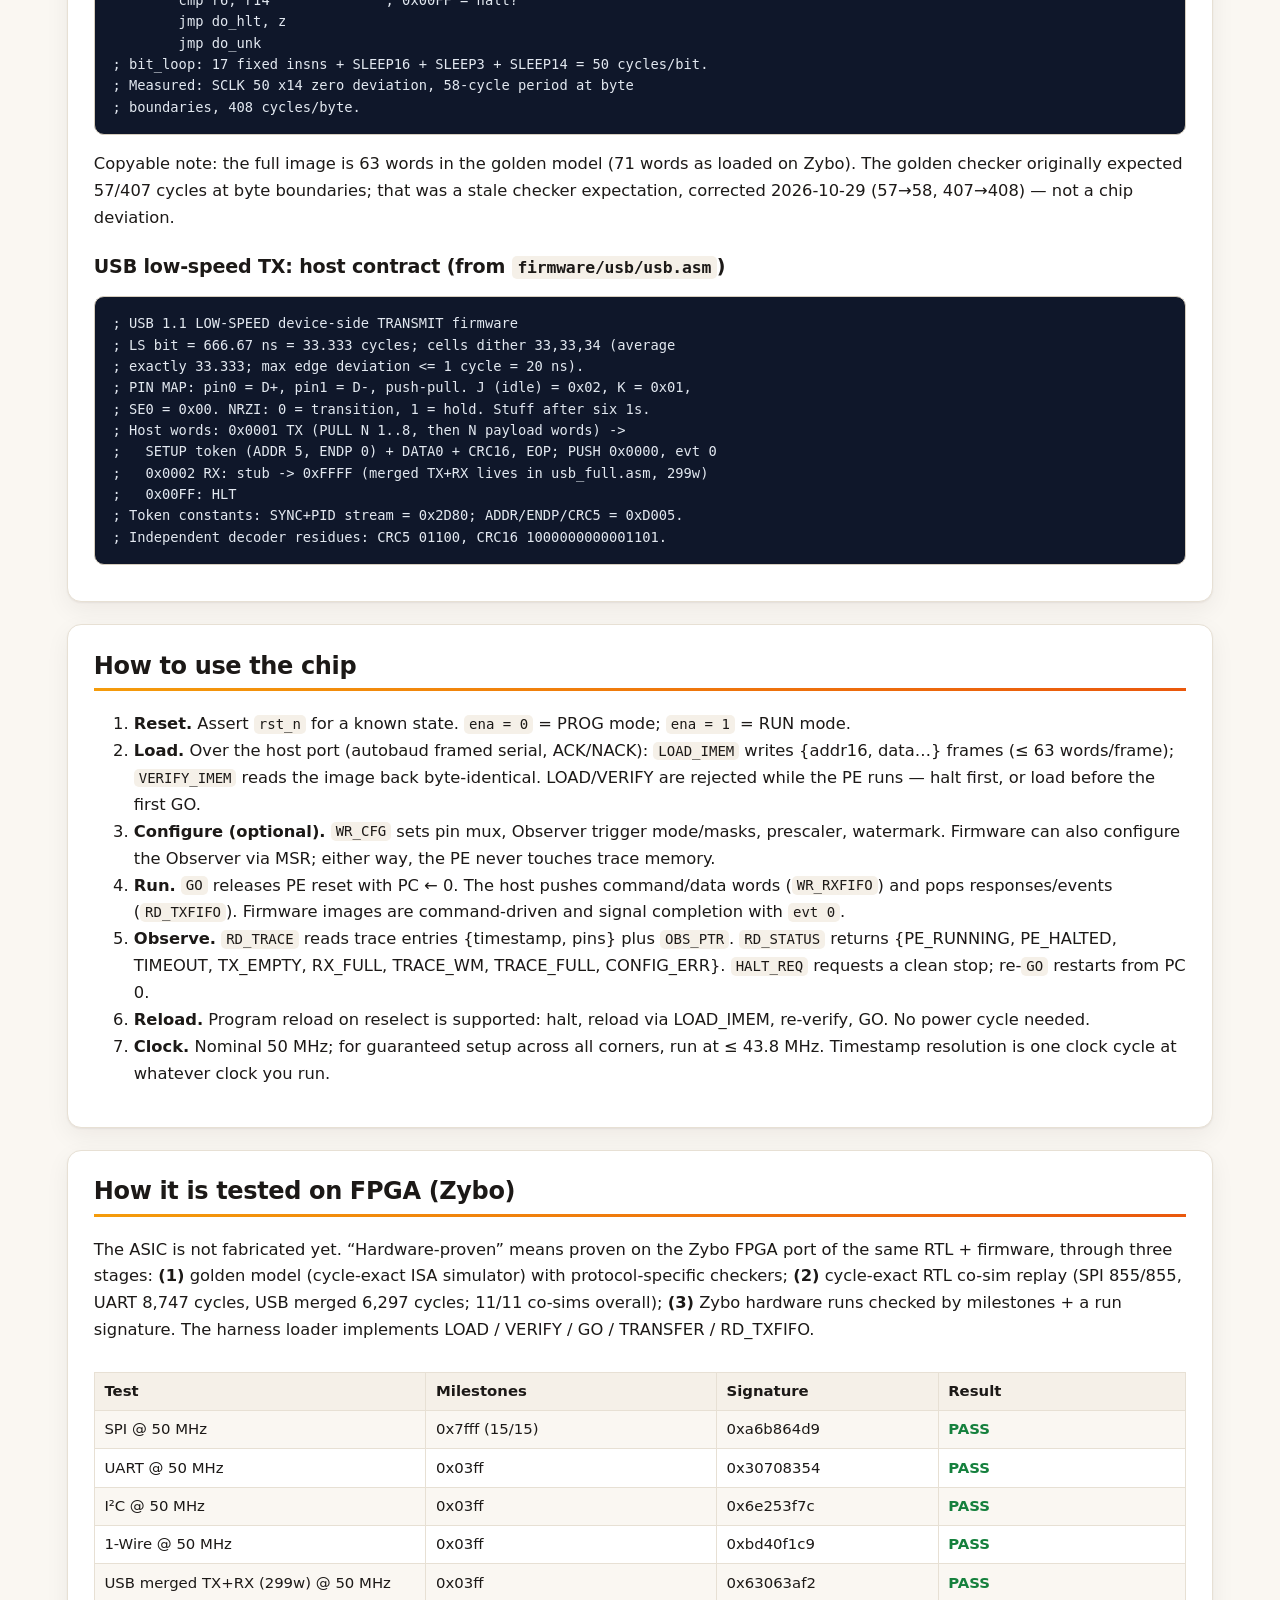
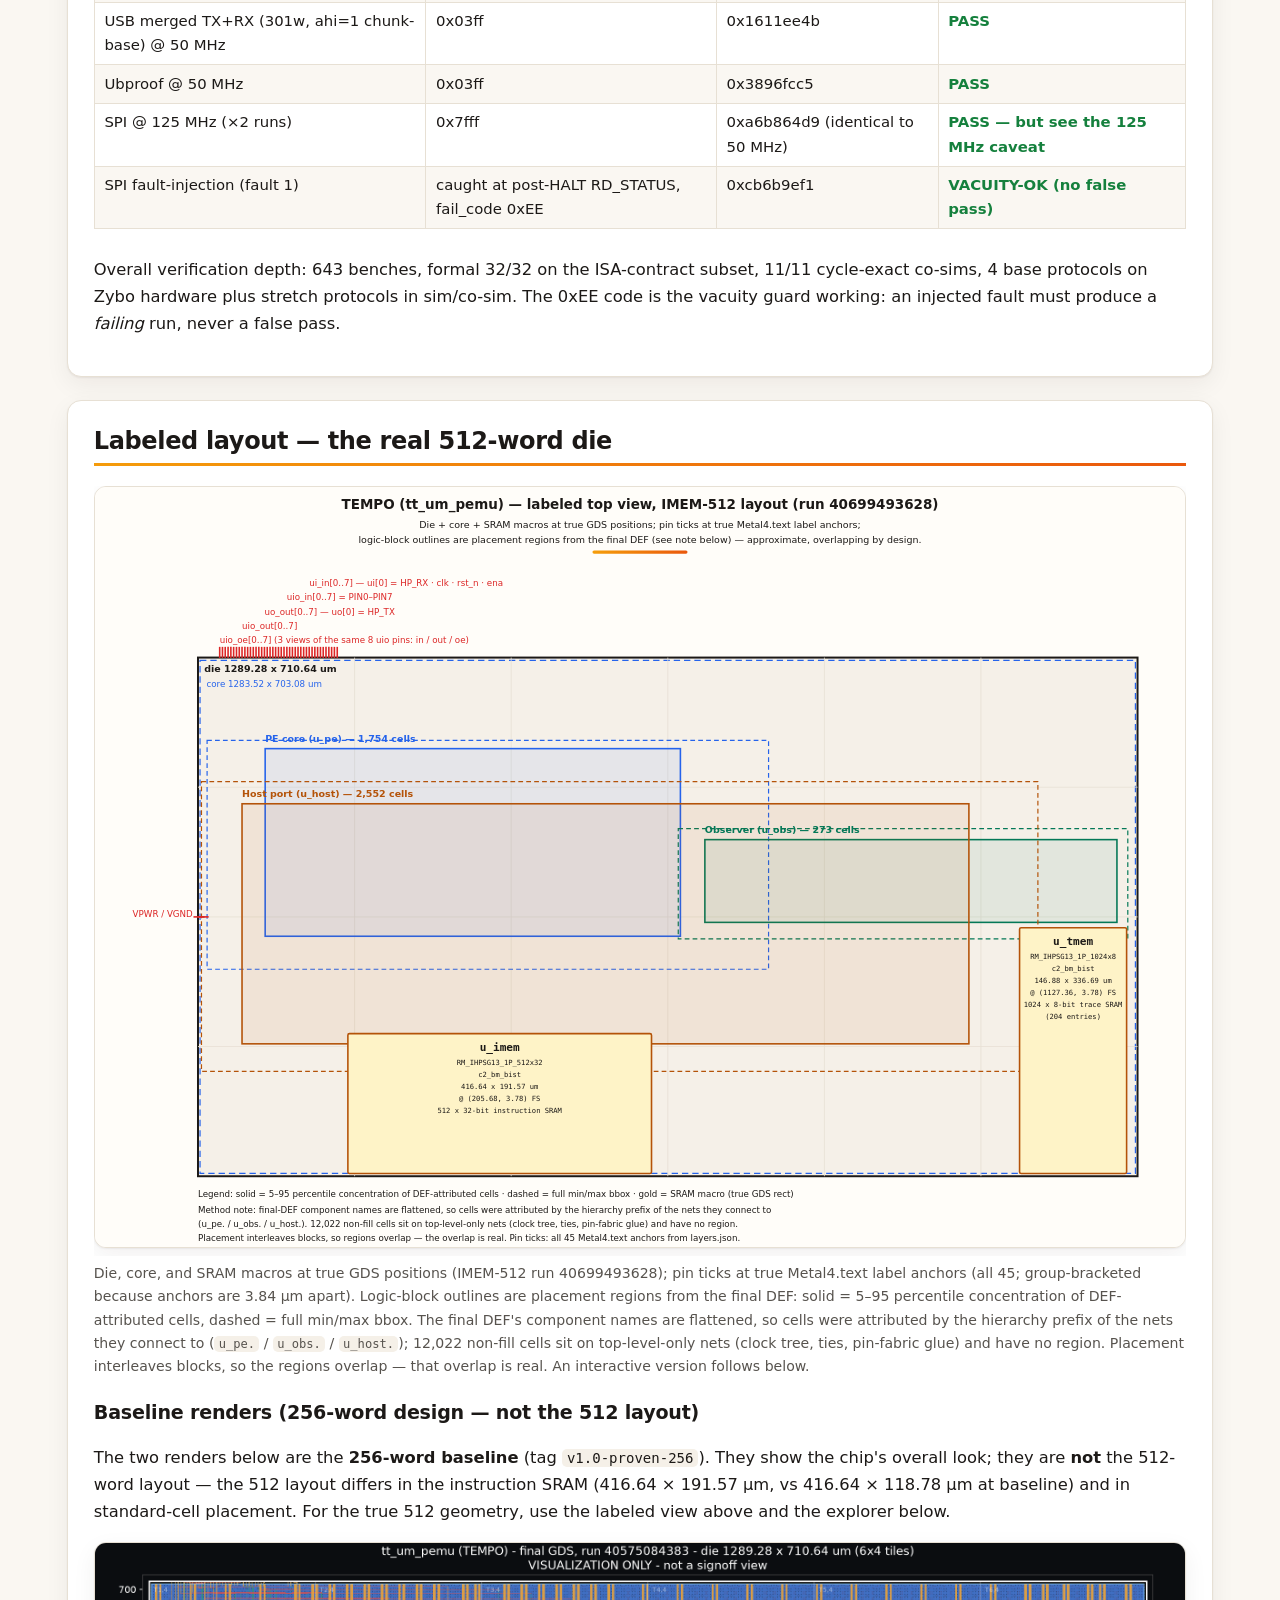
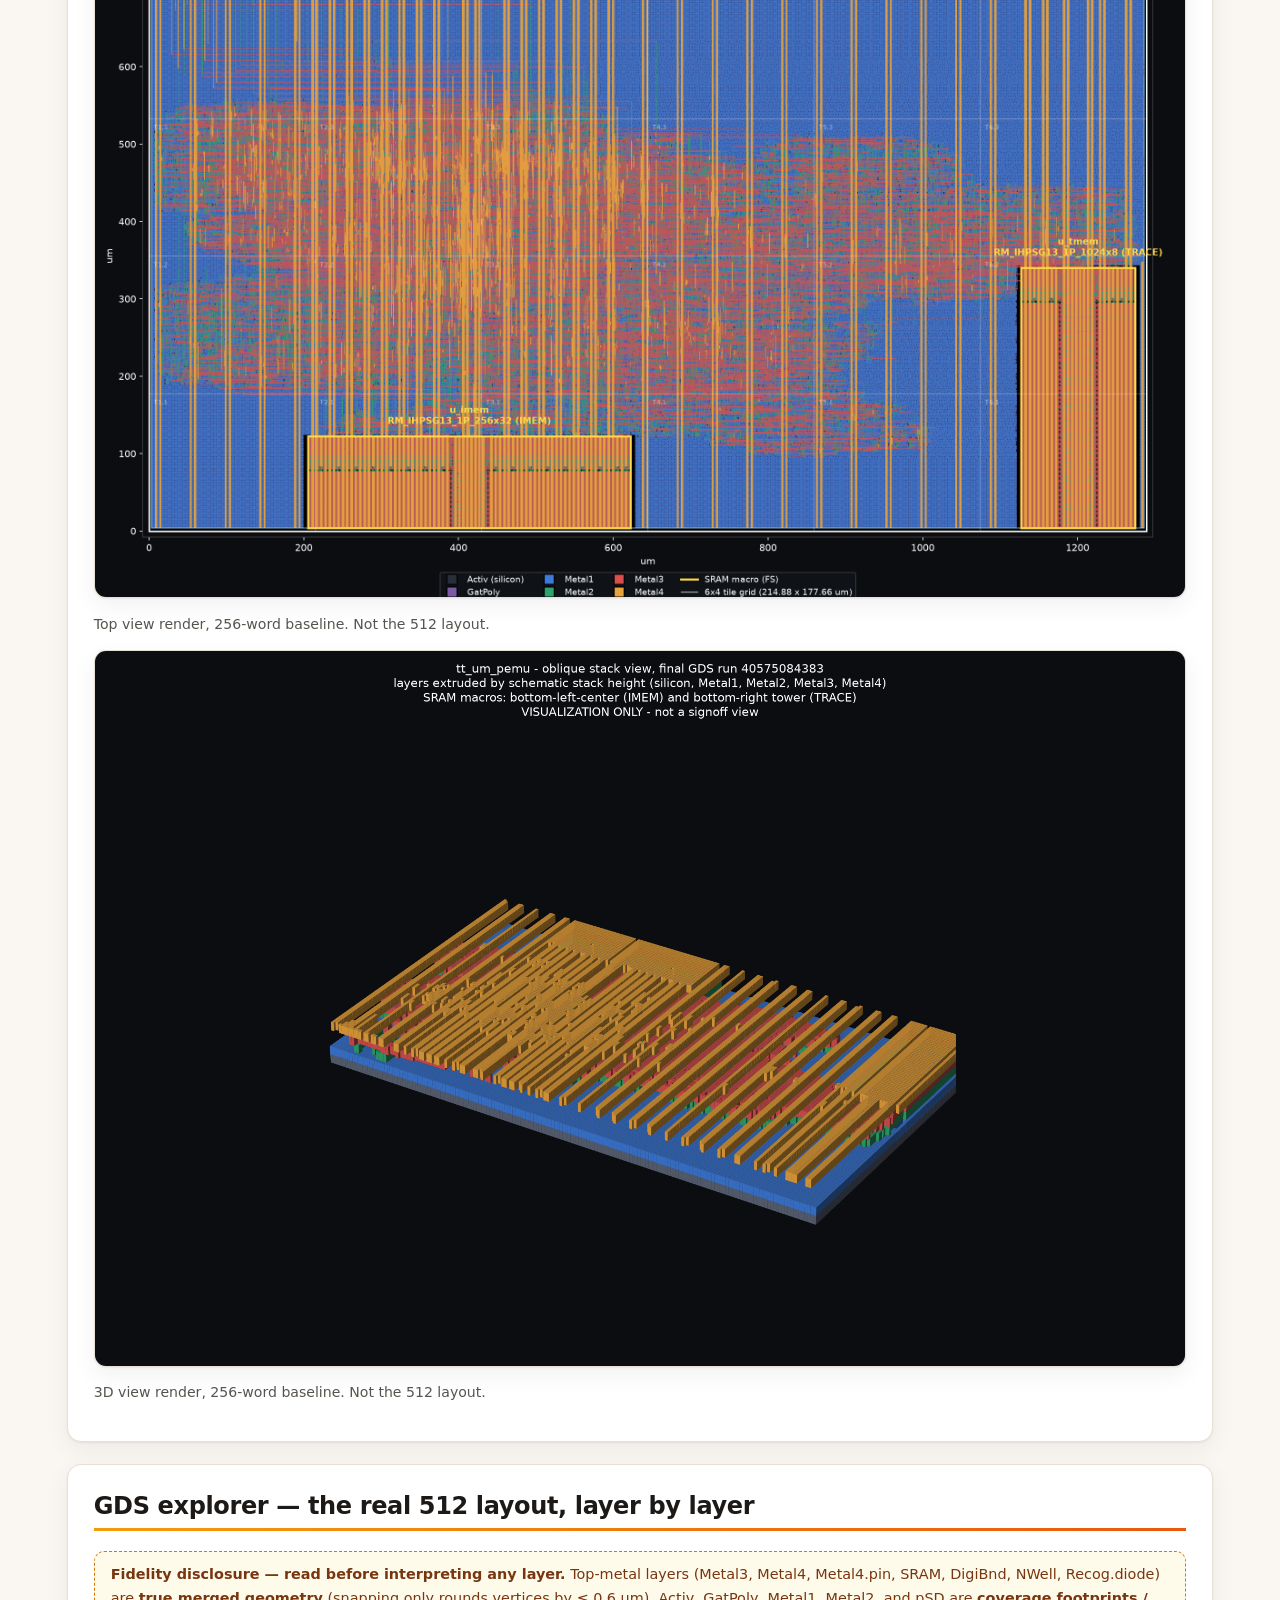
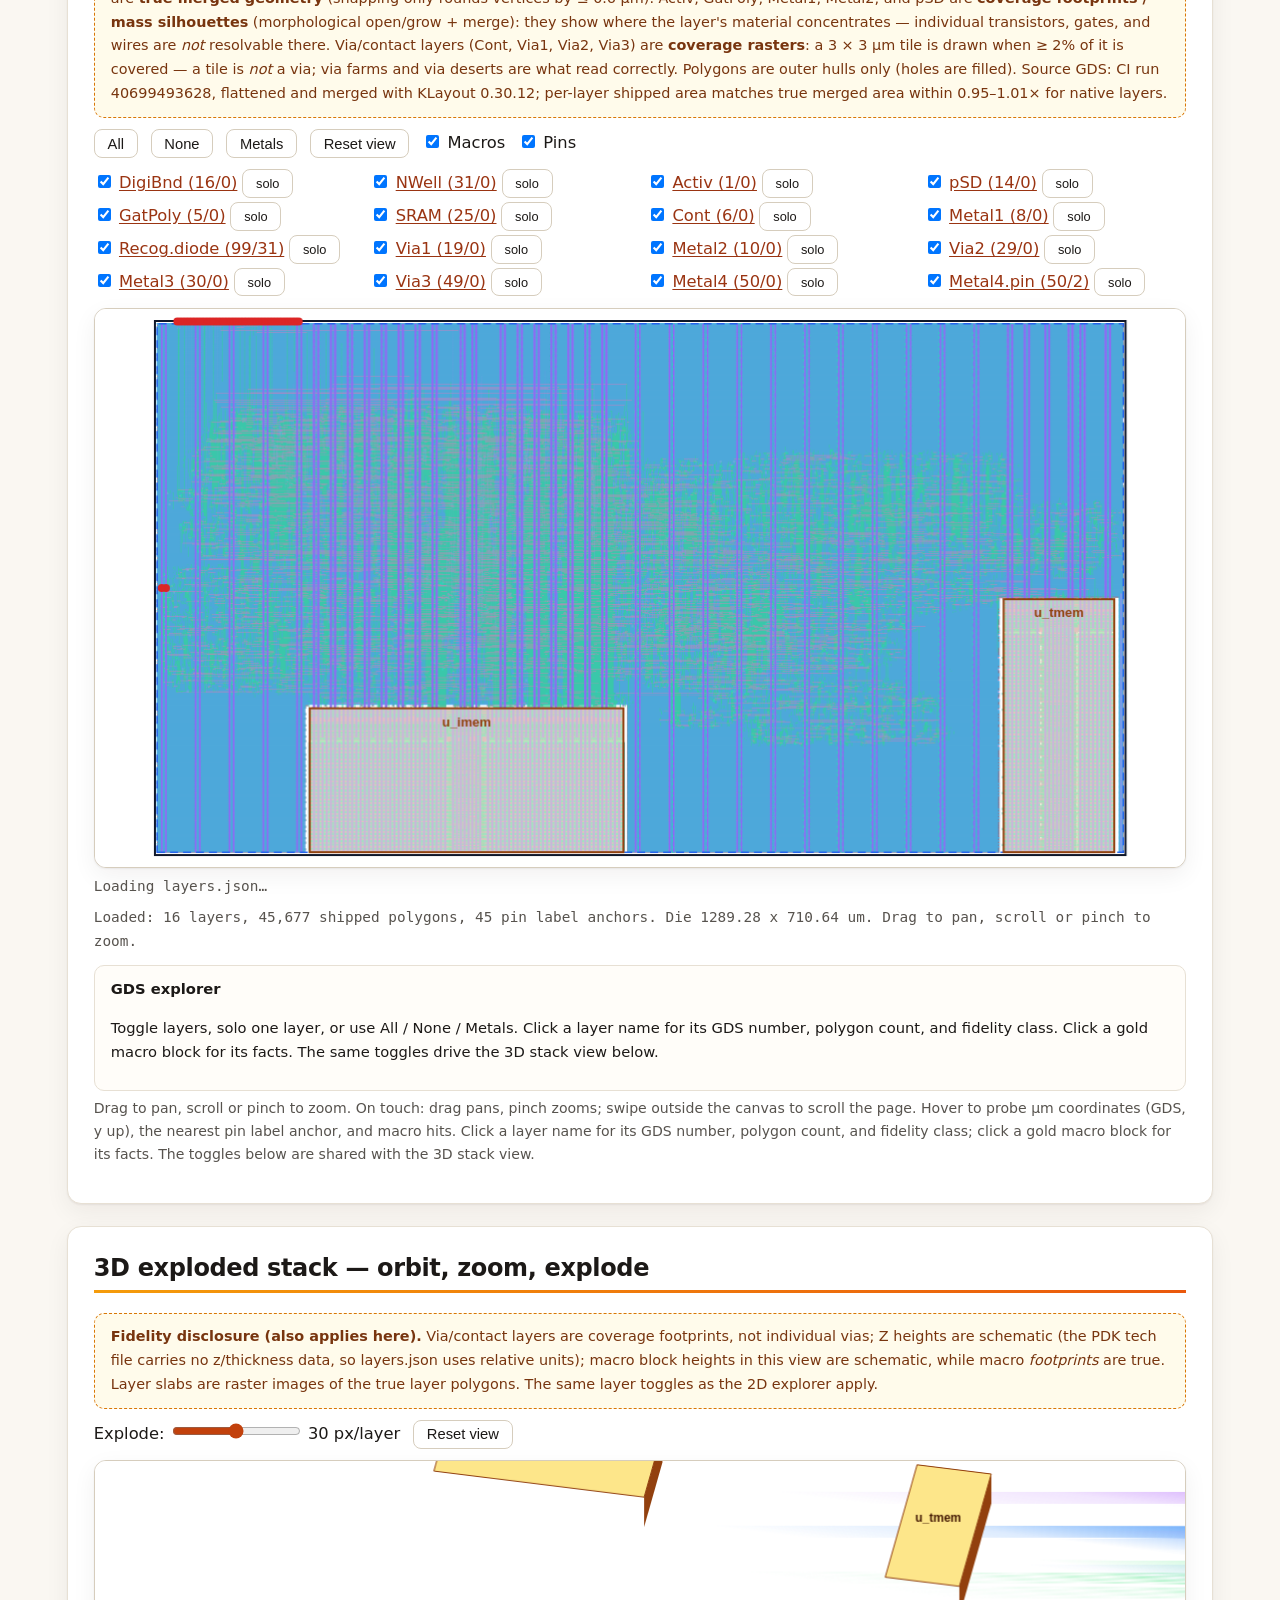
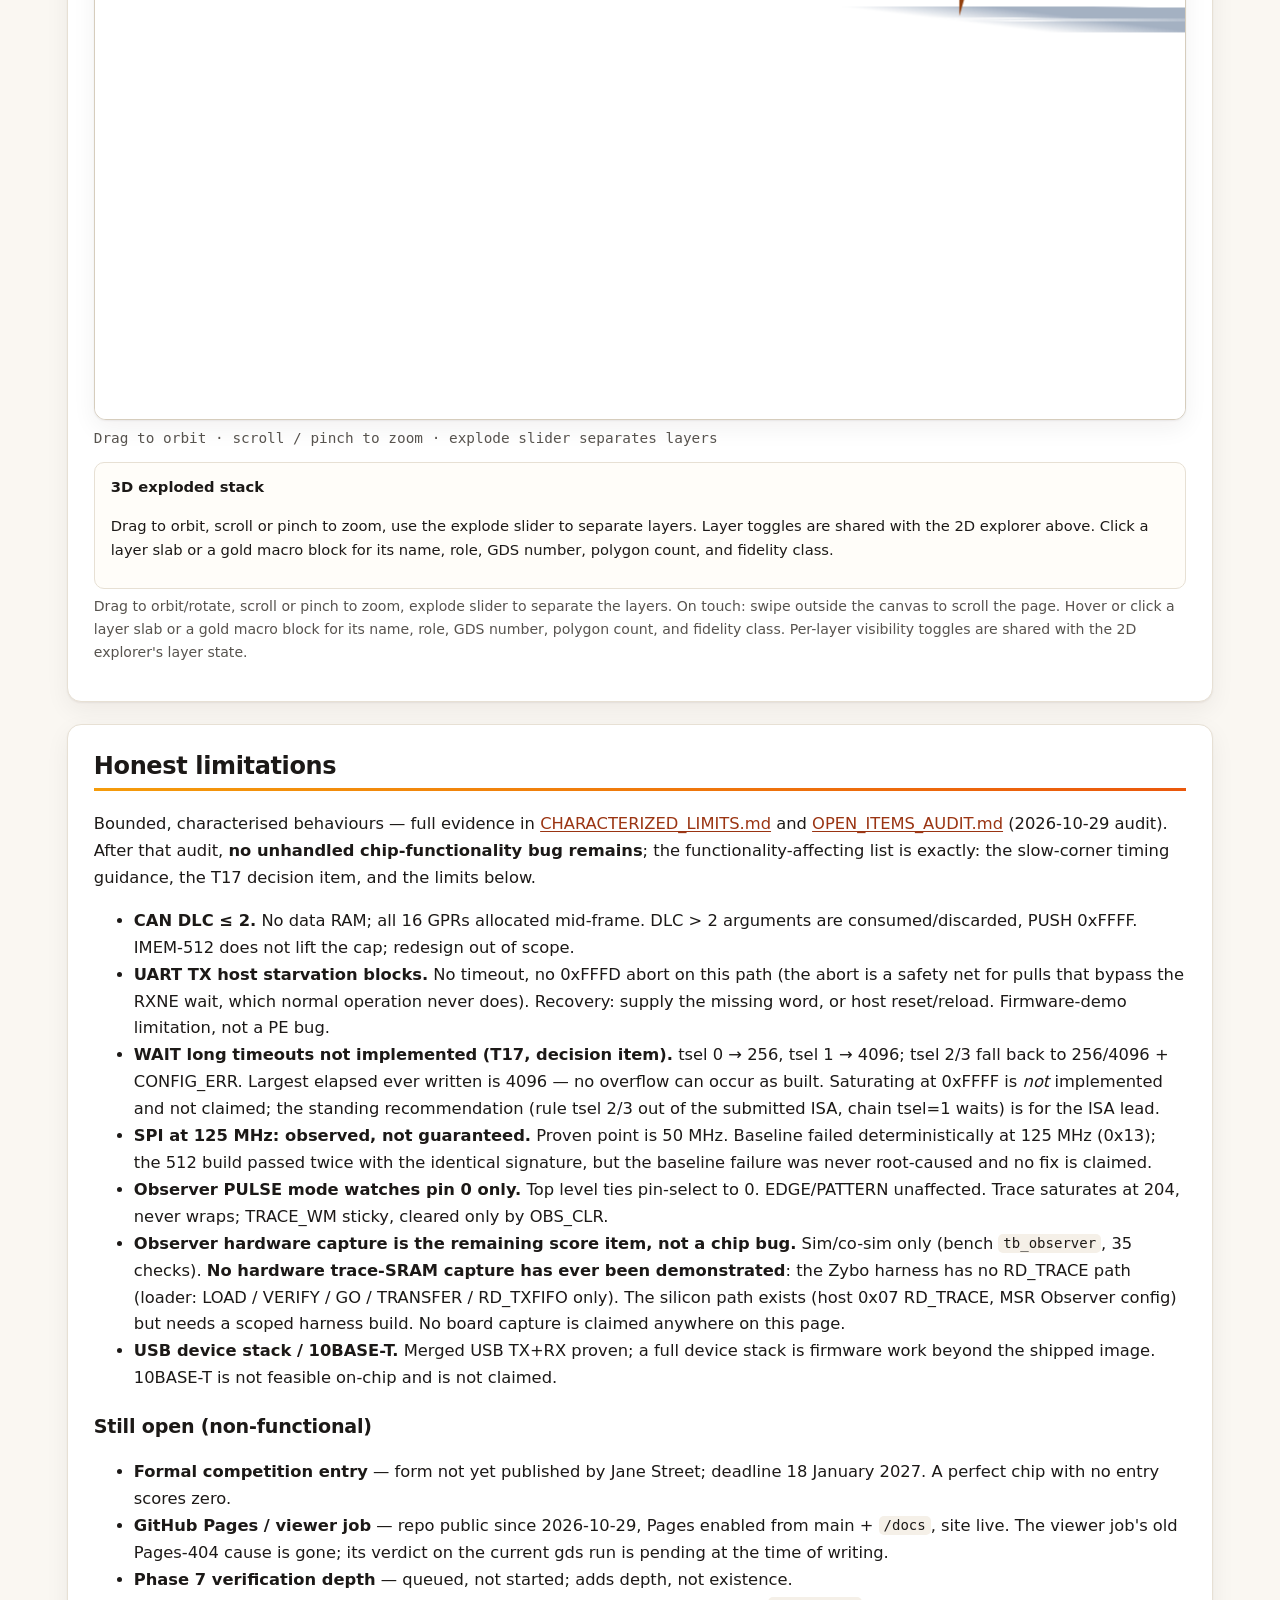
==== commit 050da4eb: "docs: make site mobile-friendly (nav scroll row, touch pan/pinch, 44px targets, no iOS zoom, scrolla" ====
--- a/docs/index.html
+++ b/docs/index.html
@@ -71,6 +71,7 @@
 
 <section class="card" id="spec">
   <h2>Specification (IMEM-512, the submittable design)</h2>
+  <div class="table-scroll">
   <table>
     <tr><th>Item</th><th>Value</th></tr>
     <tr><td>Die</td><td><strong>1289.28 &times; 710.64 &micro;m</strong> (916,214 &micro;m&sup2;) — exactly 6&times;4 tiles, 0 &micro;m&sup2; overflow</td></tr>
@@ -86,6 +87,7 @@
     <tr><td>Program / trace memory</td><td>512 &times; 32-bit IMEM (v0.3) · 1024 &times; 8-bit TMEM = 204 entries &times; {timestamp[31:0], pins[7:0]}, saturating pointer</td></tr>
     <tr><td>Sign-off</td><td>GDS &#9989; · precheck 9/9 &#9989; · LVS “Circuits match uniquely” &#9989; · KLayout DRC 0 errors &#9989; · antenna 0 &#9989; · worst IR drop 0.128 mV &#9989;</td></tr>
   </table>
+  </div>
   <div class="warn"><strong>The honest timing note.</strong> The slow-corner setup violation is the one
   genuine silicon-risk item, and it is characterised, not hidden: at the slow corner the IMEM fetch-path
   net cannot meet a 20 ns cycle (worst slack &minus;2.824 ns &rArr; slow-corner fmax &asymp; 43.8 MHz).
@@ -106,6 +108,7 @@
   golden model with a <em>protocol-specific wire decoder</em> (bytes, CRCs, parity, state sequences),
   and replayed cycle-exact against the RTL where stated. It never means “tested on the ASIC” — the
   ASIC is not fabricated yet; hardware evidence is from the Zybo FPGA port.</p>
+  <div class="table-scroll">
   <table>
     <tr><th>Protocol</th><th>Evidence</th><th>Verdict</th></tr>
     <tr><td>UART 115200 8N1</td><td>119 words; bit cell 434 exact; byte pitch 4349 &times;3, zero deviation</td><td class="ok">Proven (sim + co-sim + Zybo)</td></tr>
@@ -121,6 +124,7 @@
     <tr><td>USB merged TX+RX</td><td><strong>299-word</strong> single image on the 512 build; 301-word variant on Zybo</td><td class="ok">Proven (sim + co-sim + Zybo)</td></tr>
     <tr><td>10BASE-T Ethernet</td><td>Manchester half-bit 2.5 cycles on the 20 ns grid; needs a 100 MHz grid and an analog PHY</td><td class="bad">Not feasible on-chip — not claimed</td></tr>
   </table>
+  </div>
   <p><strong>USB, stated carefully.</strong> Merged TX+RX in one 299-word image is proven. A complete
   USB <em>device stack</em> (enumeration and beyond) is firmware work beyond the shipped image, not a
   chip limitation. The RX loop alone is proven; the 256-word integration gap (291 &gt; 256) is closed
@@ -233,6 +237,7 @@
   (SPI 855/855, UART 8,747 cycles, USB merged 6,297 cycles; 11/11 co-sims overall);
   <strong>(3)</strong> Zybo hardware runs checked by milestones + a run signature. The harness loader
   implements LOAD / VERIFY / GO / TRANSFER / RD_TXFIFO.</p>
+  <div class="table-scroll">
   <table>
     <tr><th>Test</th><th>Milestones</th><th>Signature</th><th>Result</th></tr>
     <tr><td>SPI @ 50 MHz</td><td>0x7fff (15/15)</td><td>0xa6b864d9</td><td class="ok">PASS</td></tr>
@@ -245,6 +250,7 @@
     <tr><td>SPI @ 125 MHz (&times;2 runs)</td><td>0x7fff</td><td>0xa6b864d9 (identical to 50 MHz)</td><td class="ok">PASS — but see the 125 MHz caveat</td></tr>
     <tr><td>SPI fault-injection (fault 1)</td><td>caught at post-HALT RD_STATUS, fail_code 0xEE</td><td>0xcb6b9ef1</td><td class="ok">VACUITY-OK (no false pass)</td></tr>
   </table>
+  </div>
   <p>Overall verification depth: 643 benches, formal 32/32 on the ISA-contract subset, 11/11
   cycle-exact co-sims, 4 base protocols on Zybo hardware plus stretch protocols in sim/co-sim.
   The 0xEE code is the vacuity guard working: an injected fault must produce a <em>failing</em> run,
@@ -253,7 +259,7 @@
 
 <section class="card" id="layout">
   <h2>Labeled layout — the real 512-word die</h2>
-  <img class="diagram" src="assets/labeled-top-view.svg" data-dark-src="assets/labeled-top-view-dark.svg" alt="Labeled GDS top view, IMEM-512 layout">
+  <div class="diagram-scroll"><img class="diagram" src="assets/labeled-top-view.svg" data-dark-src="assets/labeled-top-view-dark.svg" alt="Labeled GDS top view, IMEM-512 layout"></div>
   <p class="caption">Die, core, and SRAM macros at true GDS positions (IMEM-512 run 40699493628);
   pin ticks at true Metal4.text label anchors (all 45; group-bracketed because anchors are 3.84 &micro;m
   apart). Logic-block outlines are placement regions from the final DEF: solid = 5–95 percentile
@@ -300,7 +306,7 @@
   <div class="readout" id="explorer-readout">Loading layers.json…</div>
   <div class="readout" id="explorer-status"></div>
   <div class="infopanel" id="explorer-info"></div>
-  <p class="caption">Drag to pan, scroll to zoom. Hover to probe &micro;m coordinates (GDS, y up),
+  <p class="caption">Drag to pan, scroll or pinch to zoom. On touch: drag pans, pinch zooms; swipe outside the canvas to scroll the page. Hover to probe &micro;m coordinates (GDS, y up),
   the nearest pin label anchor, and macro hits. Click a layer name for its GDS number, polygon
   count, and fidelity class; click a gold macro block for its facts. The toggles below are shared
   with the 3D stack view.</p>
@@ -321,7 +327,7 @@
   <canvas class="viewer" id="view3d-canvas"></canvas>
   <div class="readout" id="view3d-readout">Drag to orbit · scroll / pinch to zoom · explode slider separates layers</div>
   <div class="infopanel" id="view3d-info"></div>
-  <p class="caption">Drag to orbit/rotate, scroll or pinch to zoom, explode slider to separate the layers.
+  <p class="caption">Drag to orbit/rotate, scroll or pinch to zoom, explode slider to separate the layers. On touch: swipe outside the canvas to scroll the page.
   Hover or click a layer slab or a gold macro block for its name, role, GDS number, polygon count,
   and fidelity class. Per-layer visibility toggles are shared with the 2D explorer's layer state.</p>
 </section>
--- a/docs/assets/site.css
+++ b/docs/assets/site.css
@@ -142,6 +142,40 @@
 .infopanel { border: 1px solid var(--line); border-radius: 10px; padding: .7rem 1rem; margin-top: .7rem; font-size: .92rem; background: var(--bg-elev); }
 .infopanel h4 { margin: 0 0 .25rem; }
 footer { color: var(--muted); font-size: .88rem; text-align: center; padding: 1.2rem; }
+/* scrollable wrappers: no-op on desktop (content fits), horizontal scroll
+   on narrow screens instead of overflowing the card. Tables and the dense
+   labeled diagram keep their full width; the user scrolls them. */
+.table-scroll, .diagram-scroll { overflow-x: auto; -webkit-overflow-scrolling: touch; }
+.table-scroll > table { margin: .7rem 0; }
+/* ---- narrow widths: real-phone layout (desktop rules above untouched) ---- */
+@media (max-width: 760px) {
+  /* nav: one scrollable link row + always-visible theme toggle (no wrap
+     stack eating the viewport; the toggle never scrolls away). */
+  nav#site-nav { flex-wrap: nowrap; padding: .5rem .8rem; gap: .2rem .8rem; }
+  nav#site-nav .nav-links { display: flex; flex-wrap: nowrap; gap: .2rem 1rem;
+    overflow-x: auto; -webkit-overflow-scrolling: touch; flex: 1 1 auto; }
+  nav#site-nav .nav-links a { white-space: nowrap; font-size: .92rem; }
+  button.theme-toggle { margin-left: 0; flex: none; min-height: 44px; }
+  /* reclaim horizontal space: tighter page + card + hero padding */
+  main { padding: .75rem .8rem 2rem; }
+  section.card { padding: 1rem .9rem; margin: 1rem 0; }
+  header.hero { padding: 1.6rem .9rem 1.3rem; }
+  h2 { font-size: 1.3rem; }
+  table { font-size: .88rem; }
+  /* comfortable touch targets (was ~30 px tall) */
+  button { min-height: 44px; padding: .55rem .9rem; }
+  .layerlist input[type=checkbox], .controls input[type=checkbox] {
+    width: 1.25rem; height: 1.25rem; vertical-align: middle; }
+  /* canvases: shorter so they don't dominate the viewport; touch-action
+     stays none so custom pan/pinch keep working (swipe outside a canvas
+     to scroll the page — the captions say so). */
+  canvas.viewer { height: 380px; }
+  /* dense labeled diagram: keep readable width, scroll it horizontally */
+  .diagram-scroll img.diagram { min-width: 620px; }
+  /* iOS Safari auto-zooms on focus for inputs under 16 px: keep form
+     controls at 1 rem on phones so tapping one never reflows the page. */
+  input, select, textarea { font-size: 1rem; }
+}
 @media (prefers-reduced-motion: reduce) {
   html { scroll-behavior: auto; }
   *, *::before, *::after { transition: none !important; animation: none !important; }
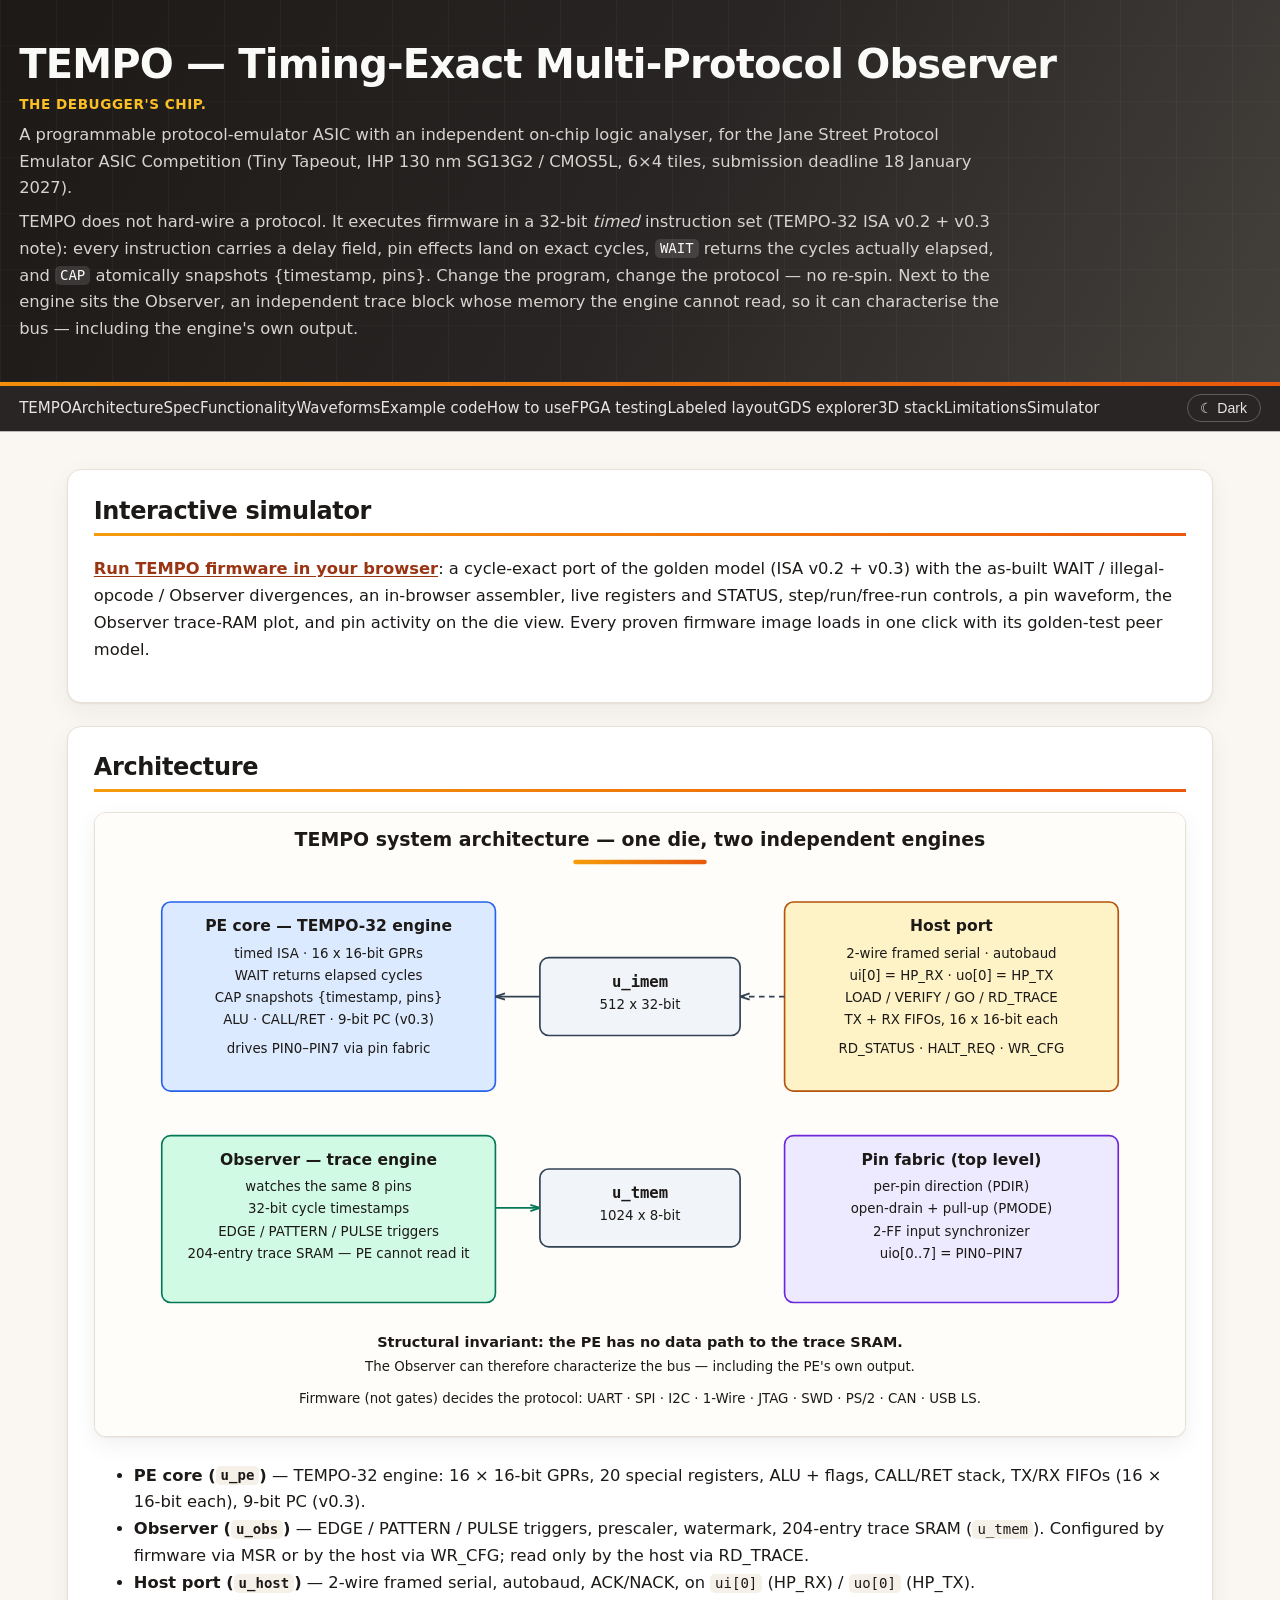
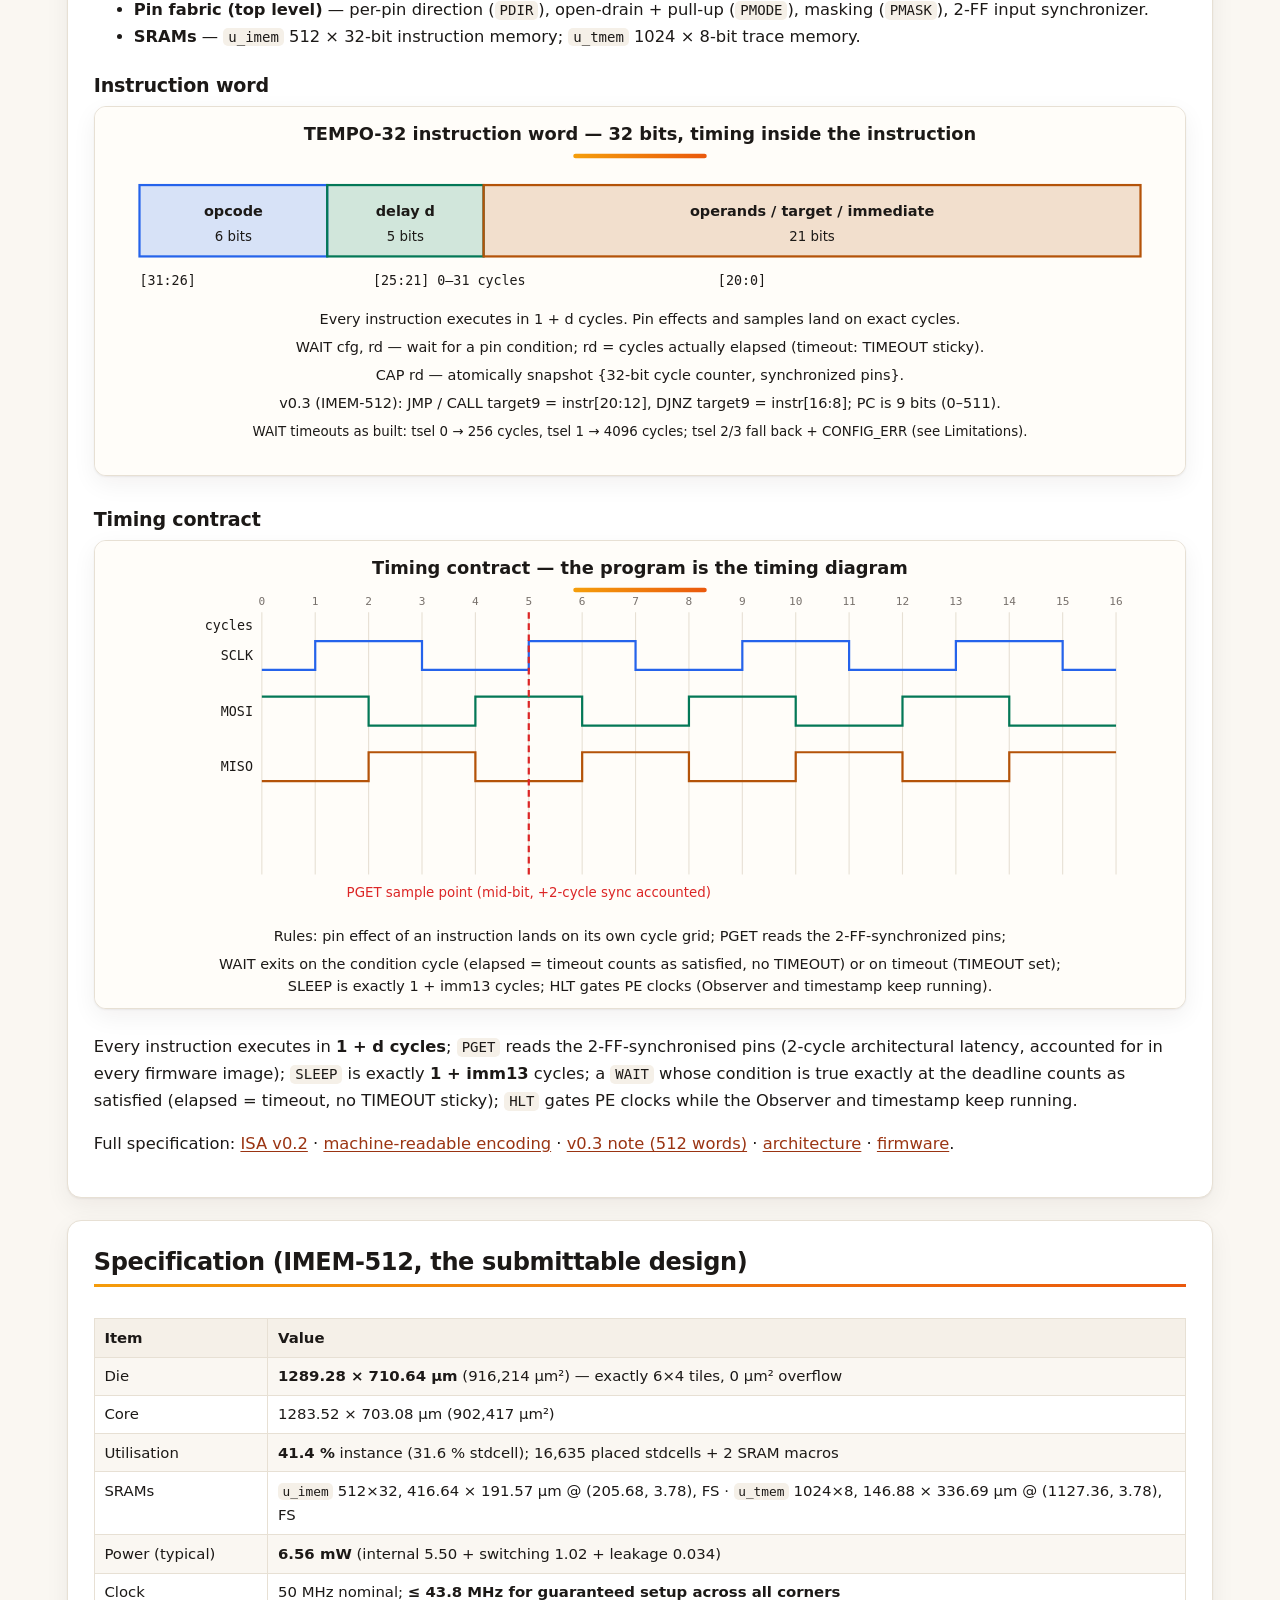
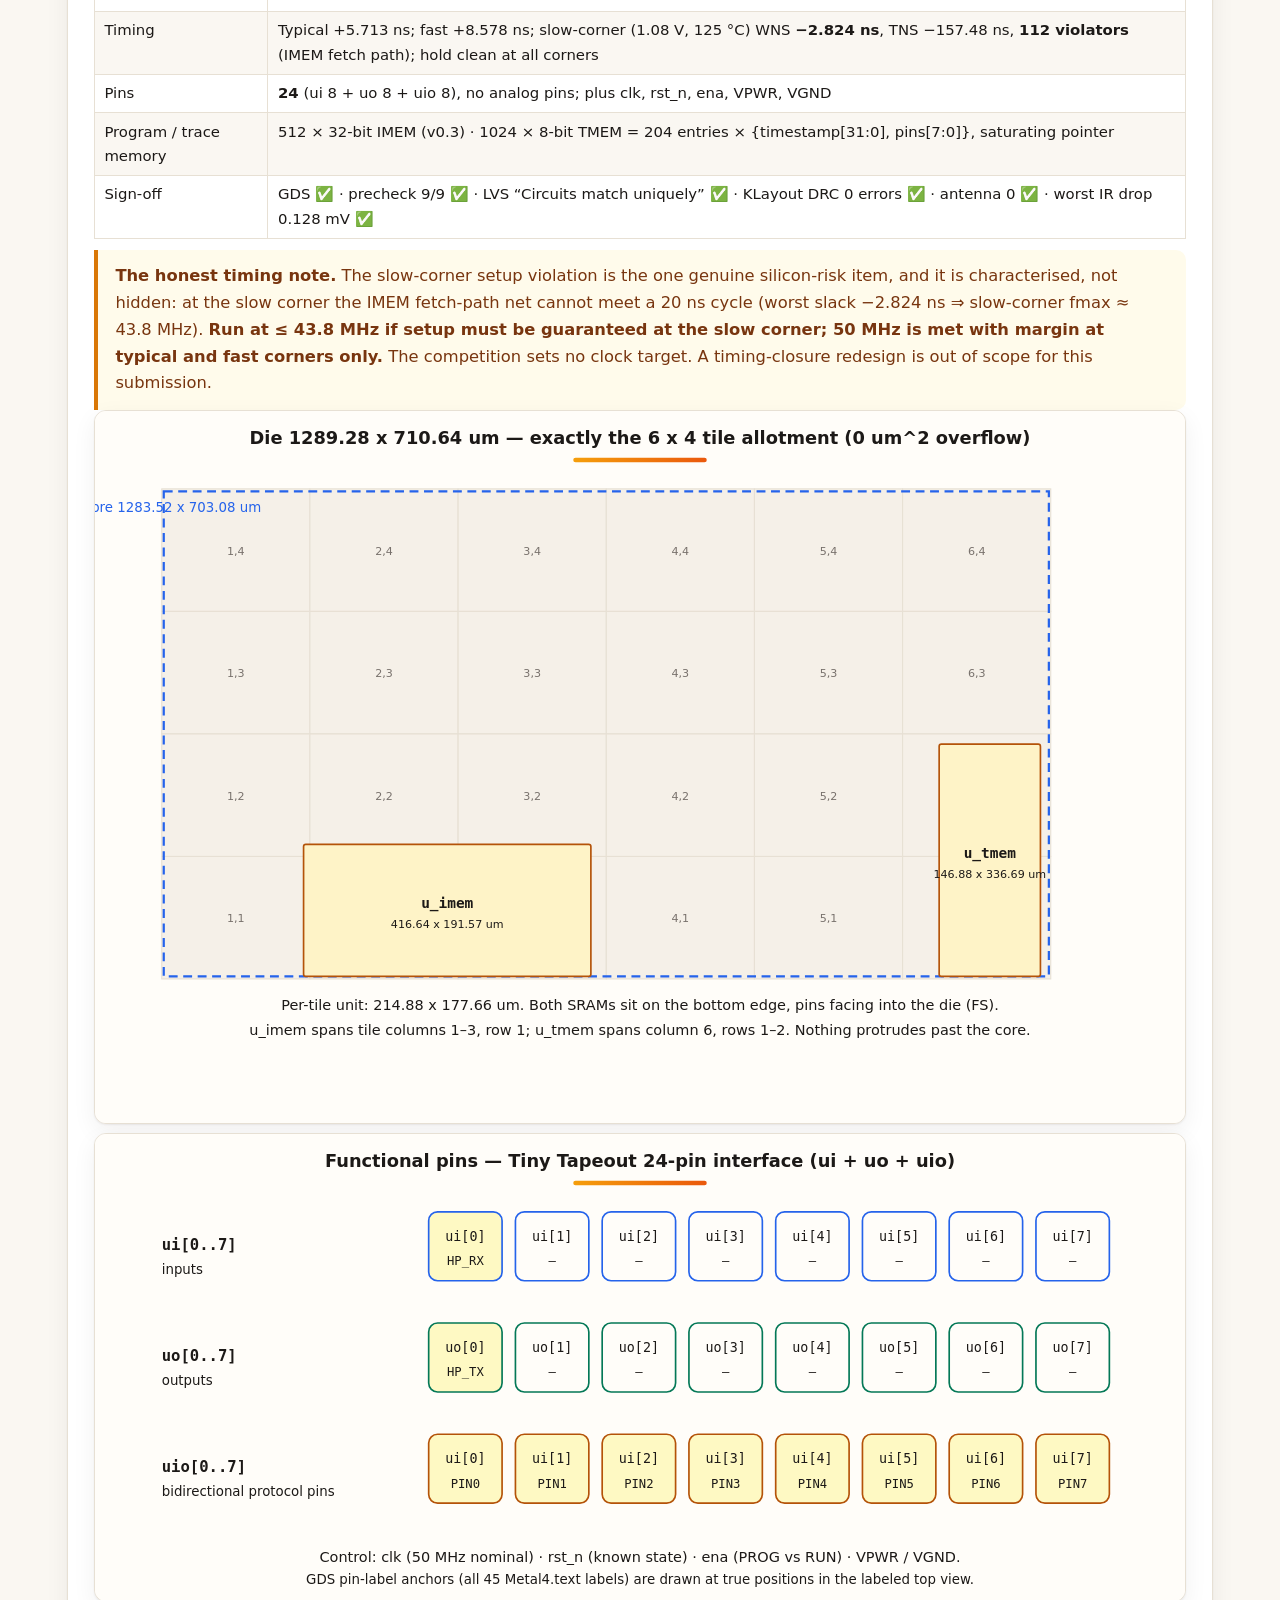
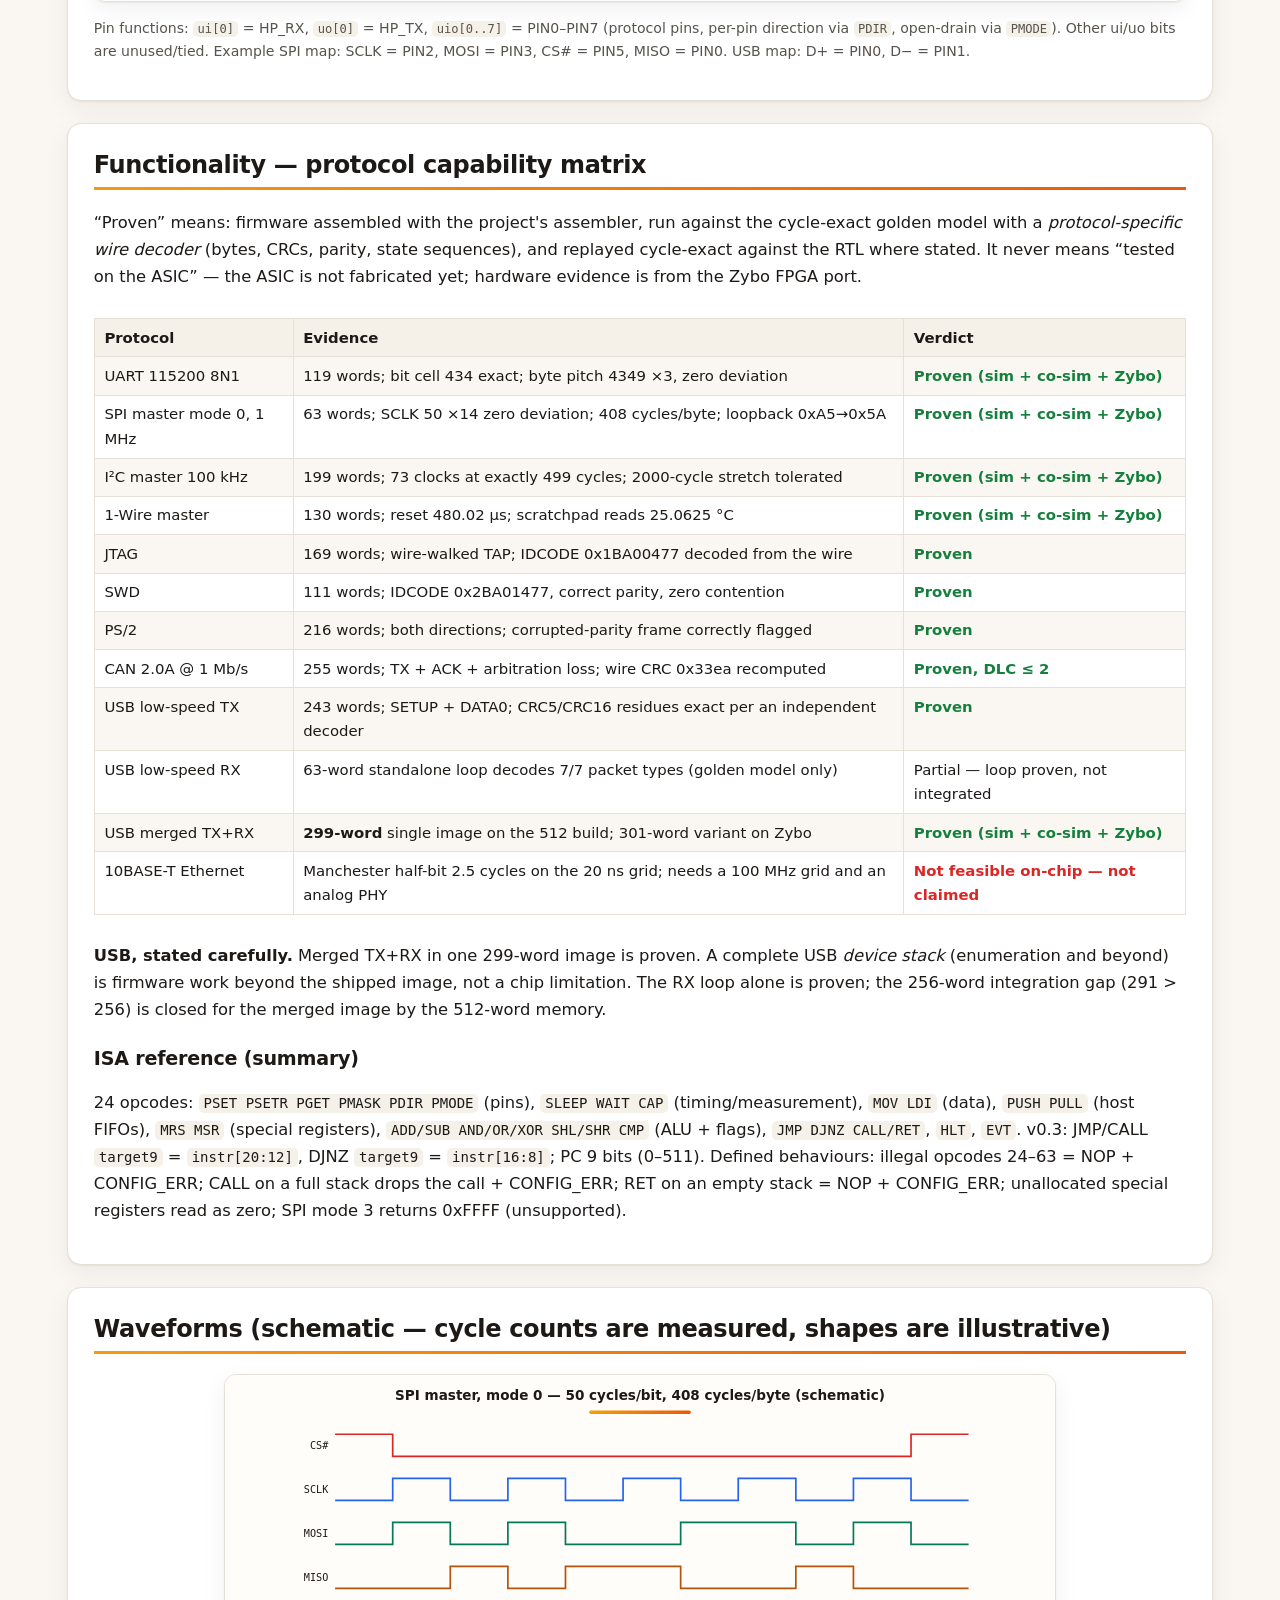
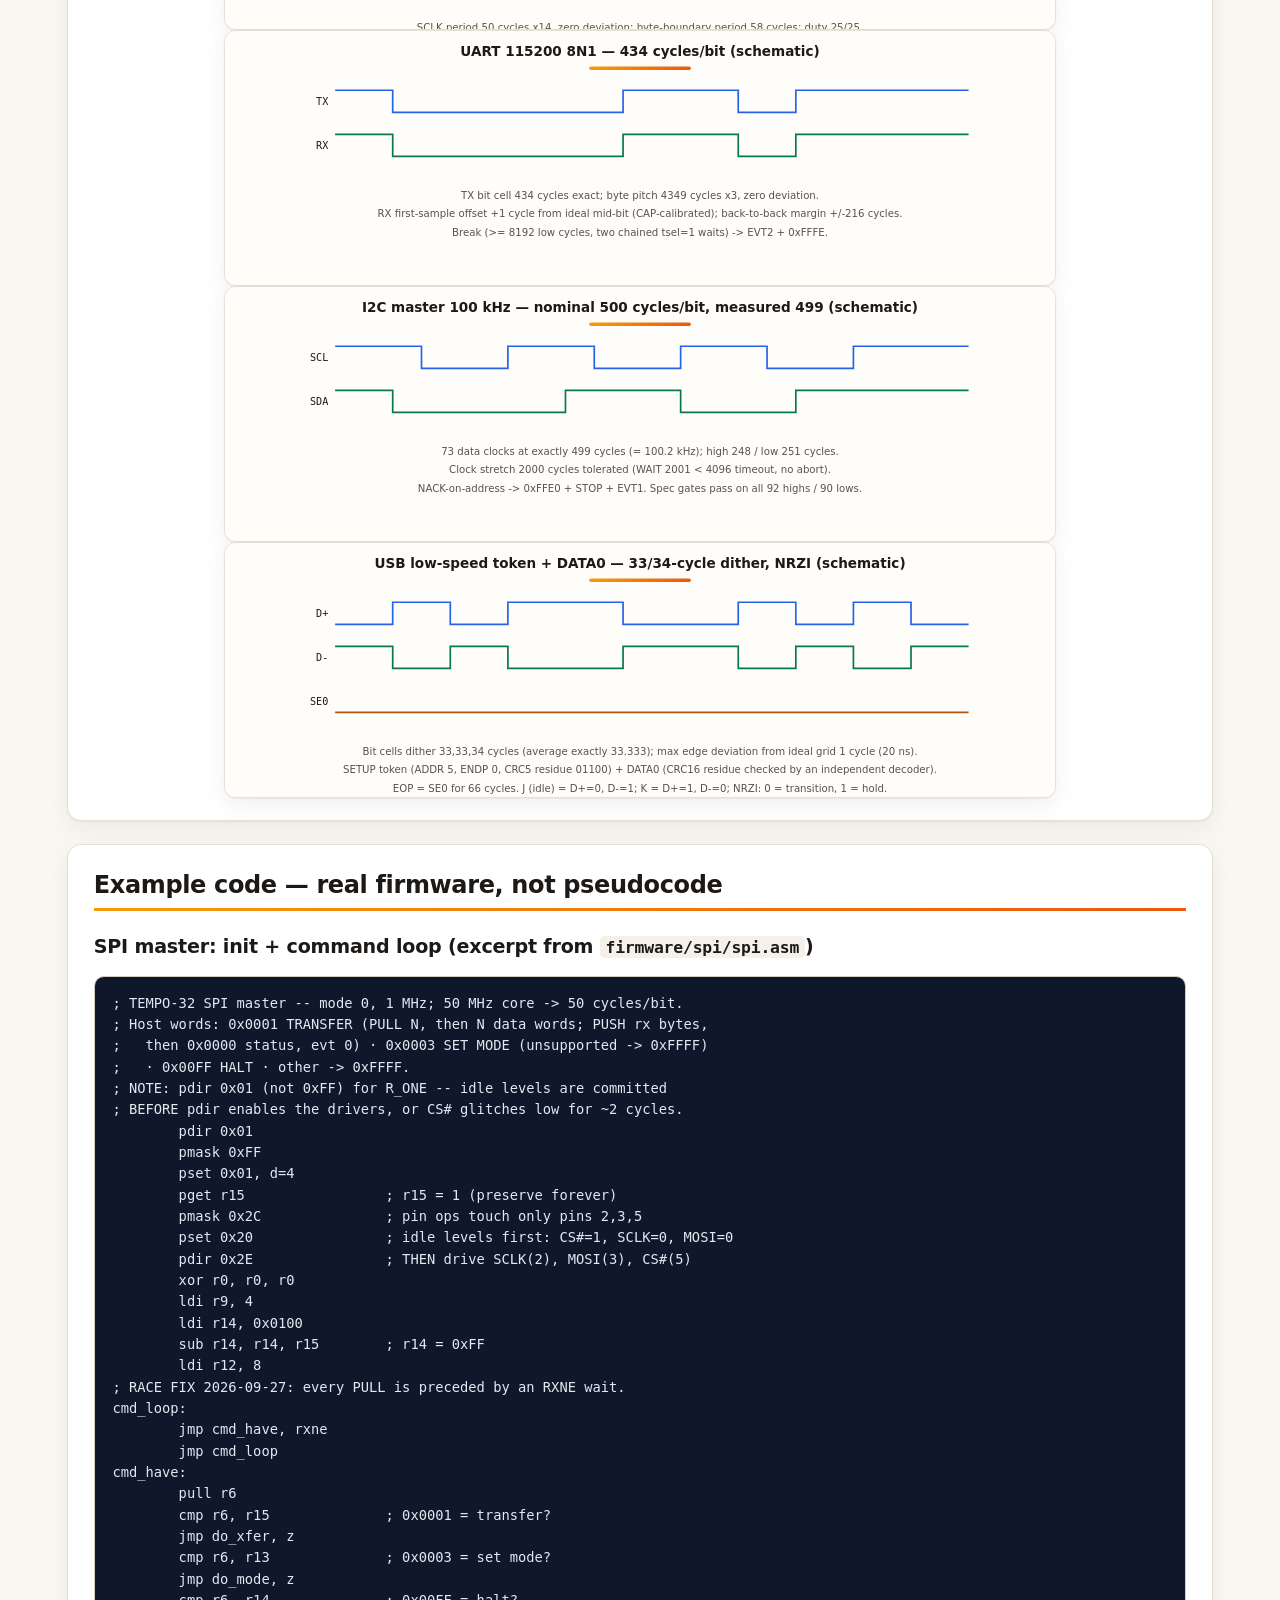
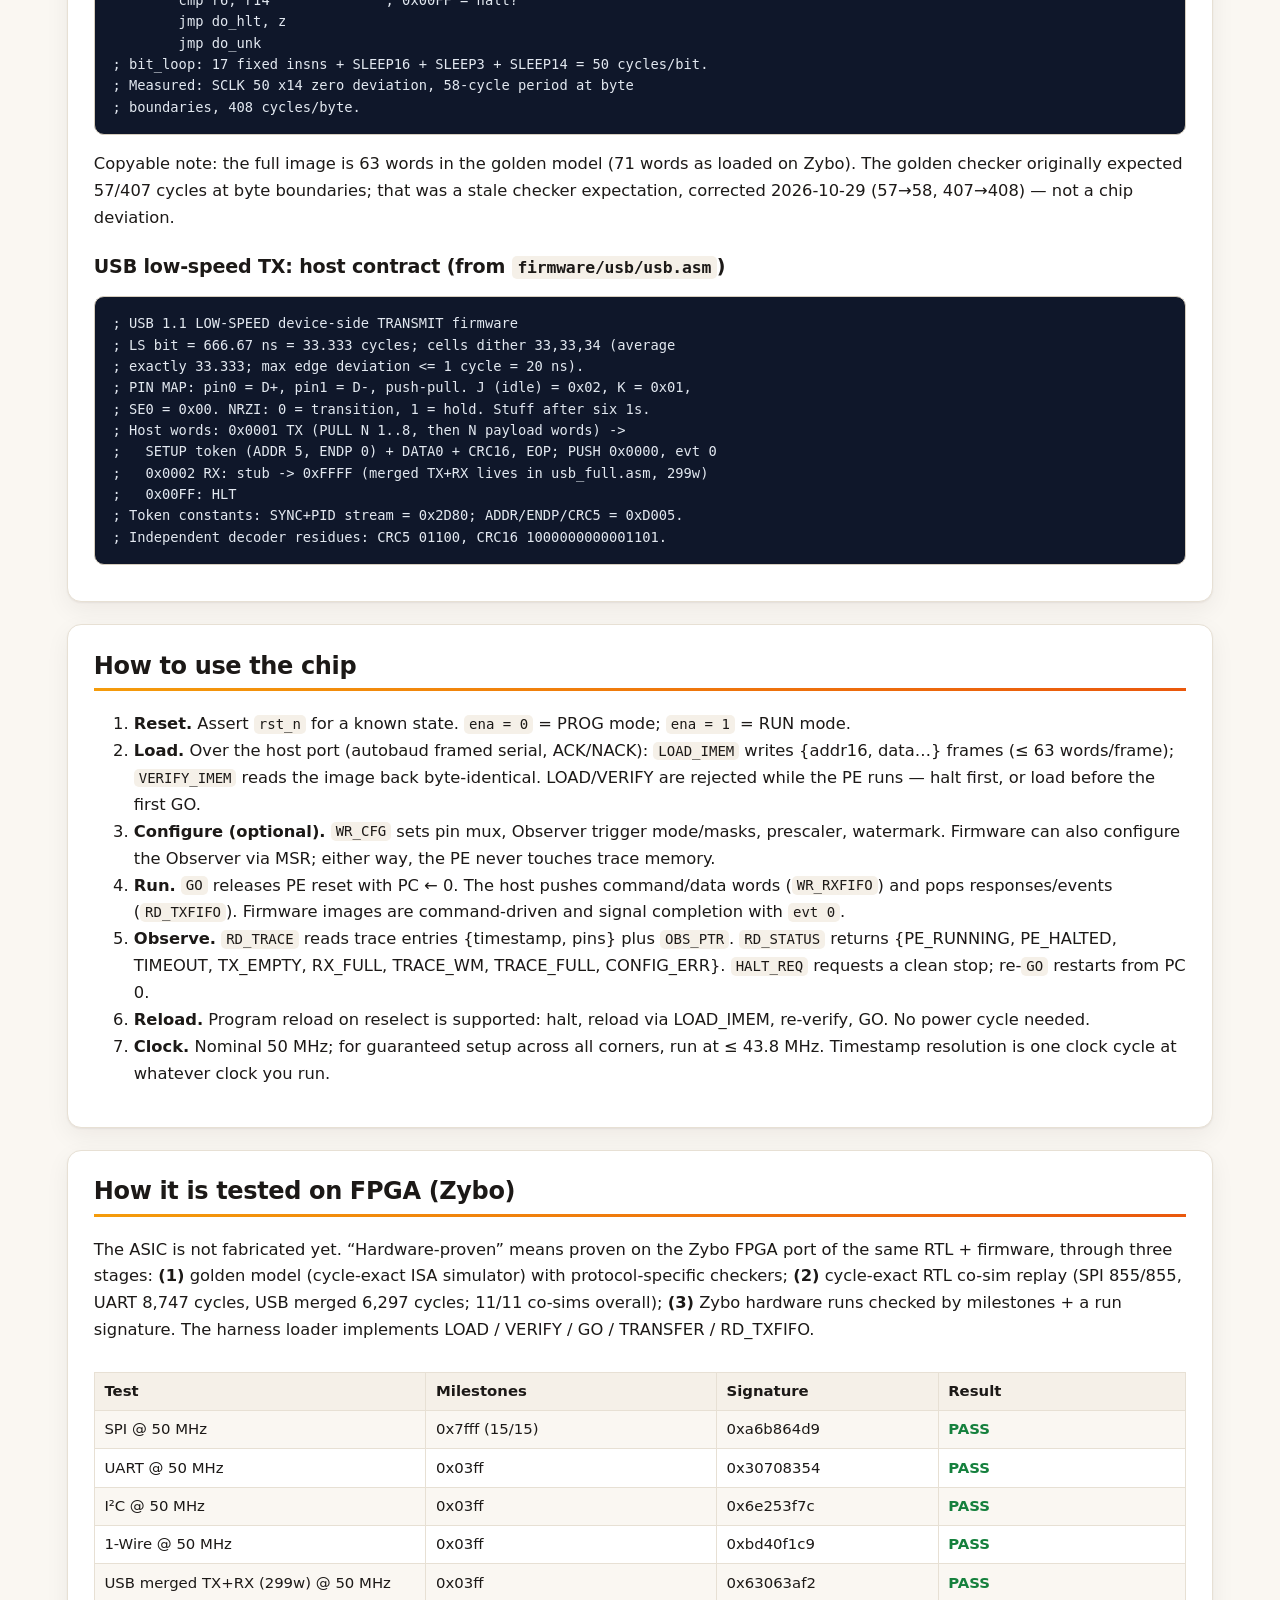
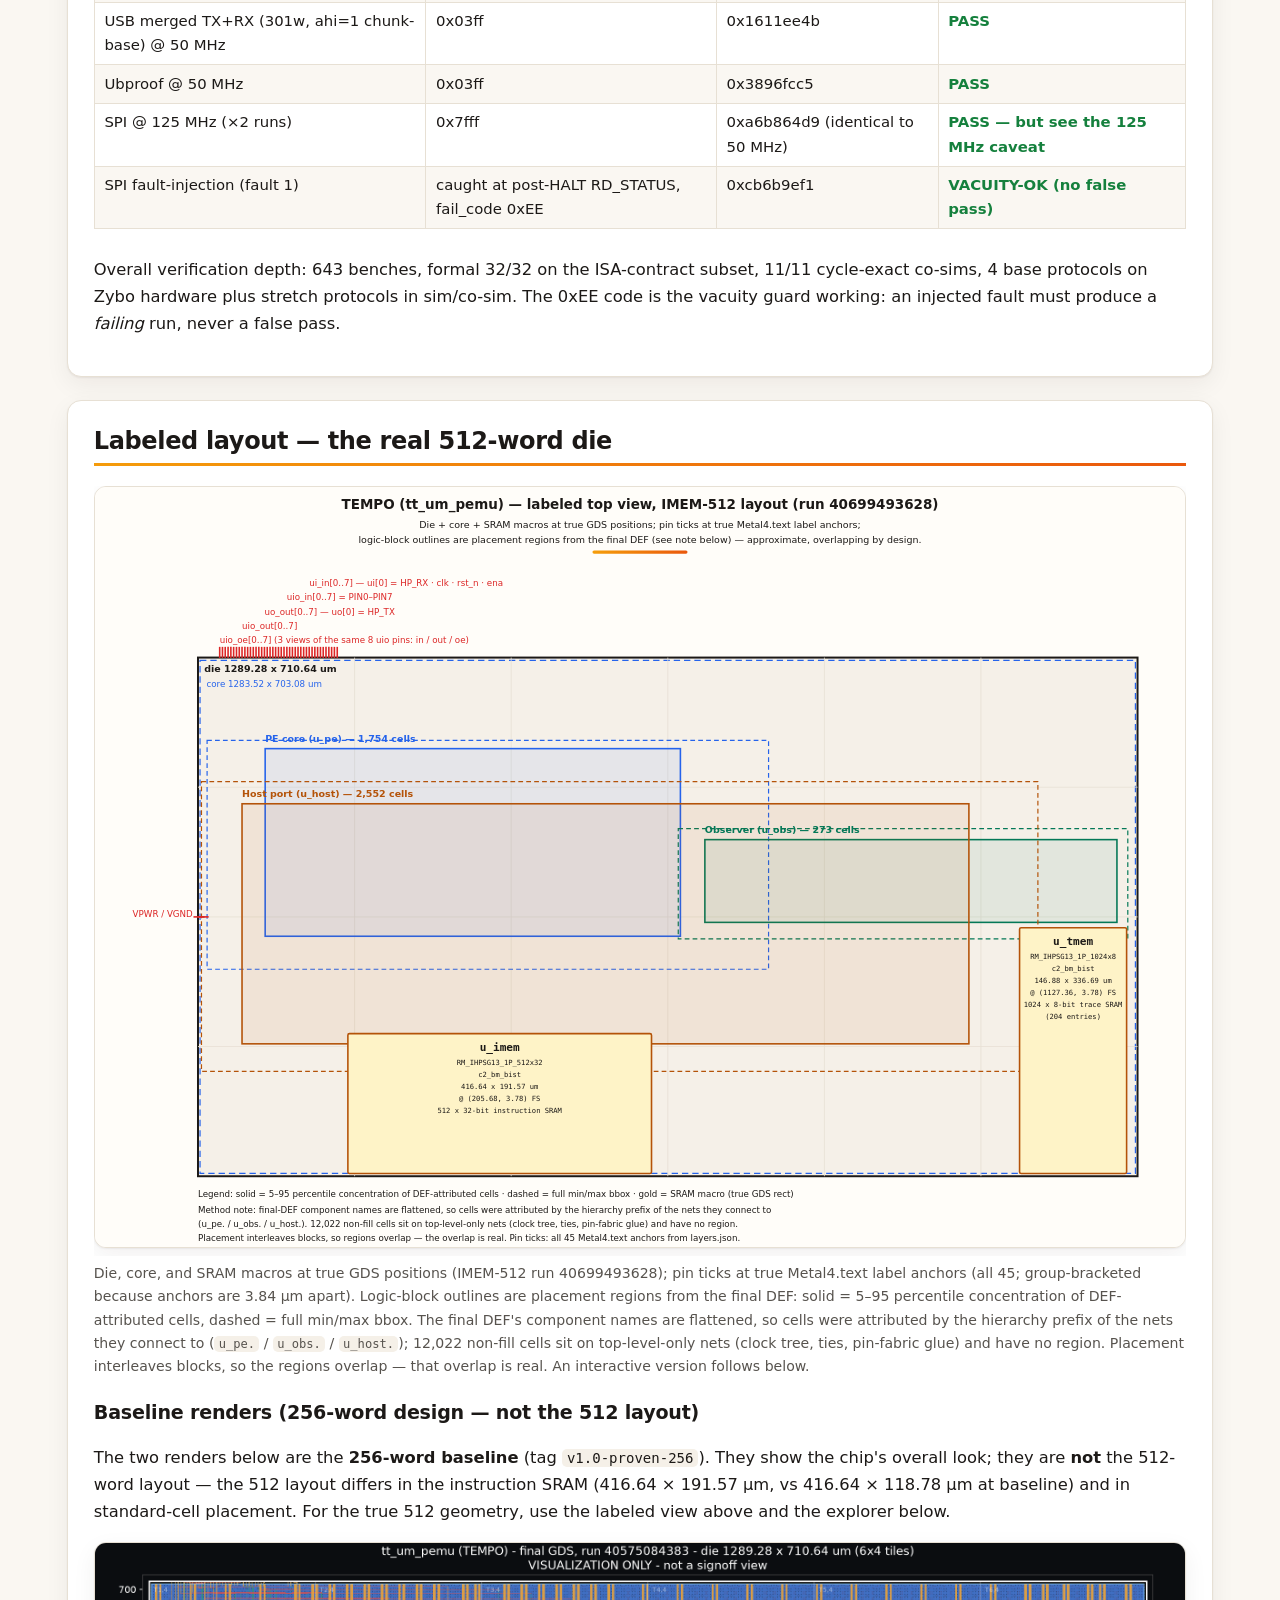
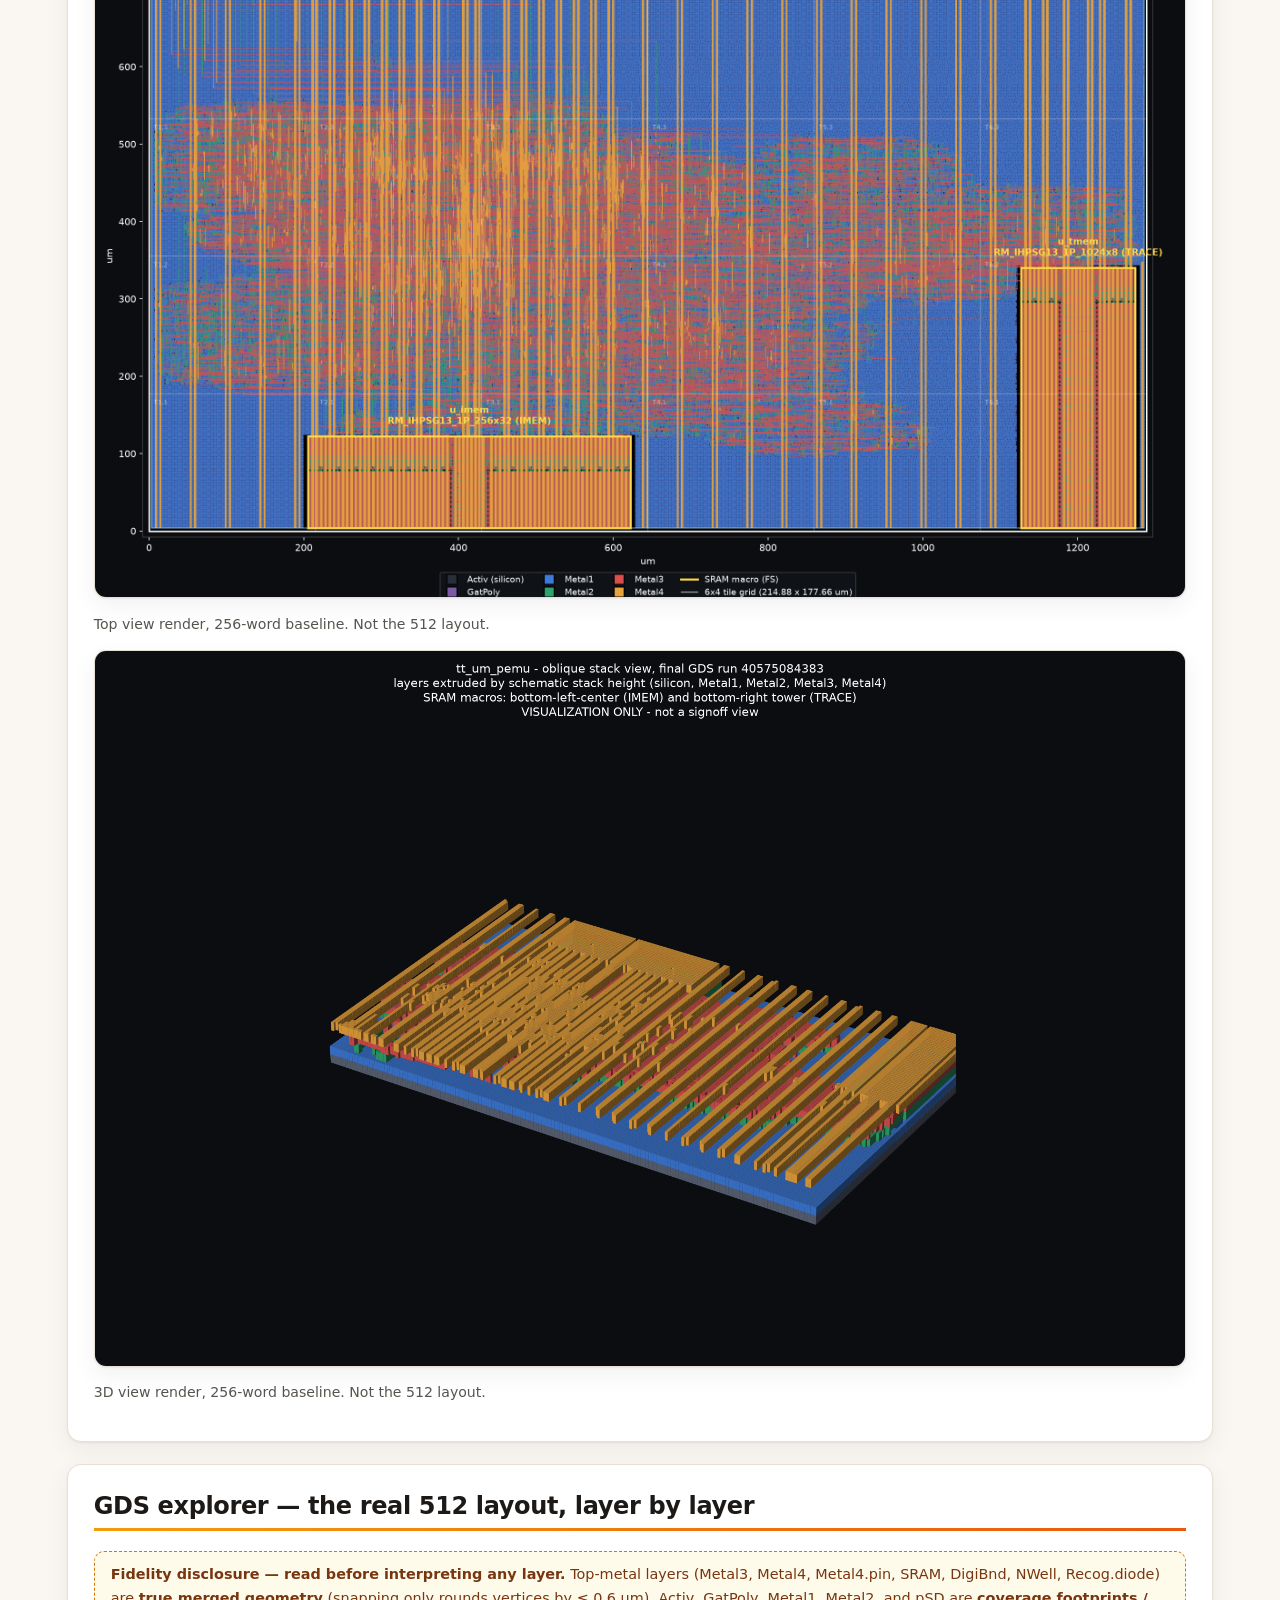
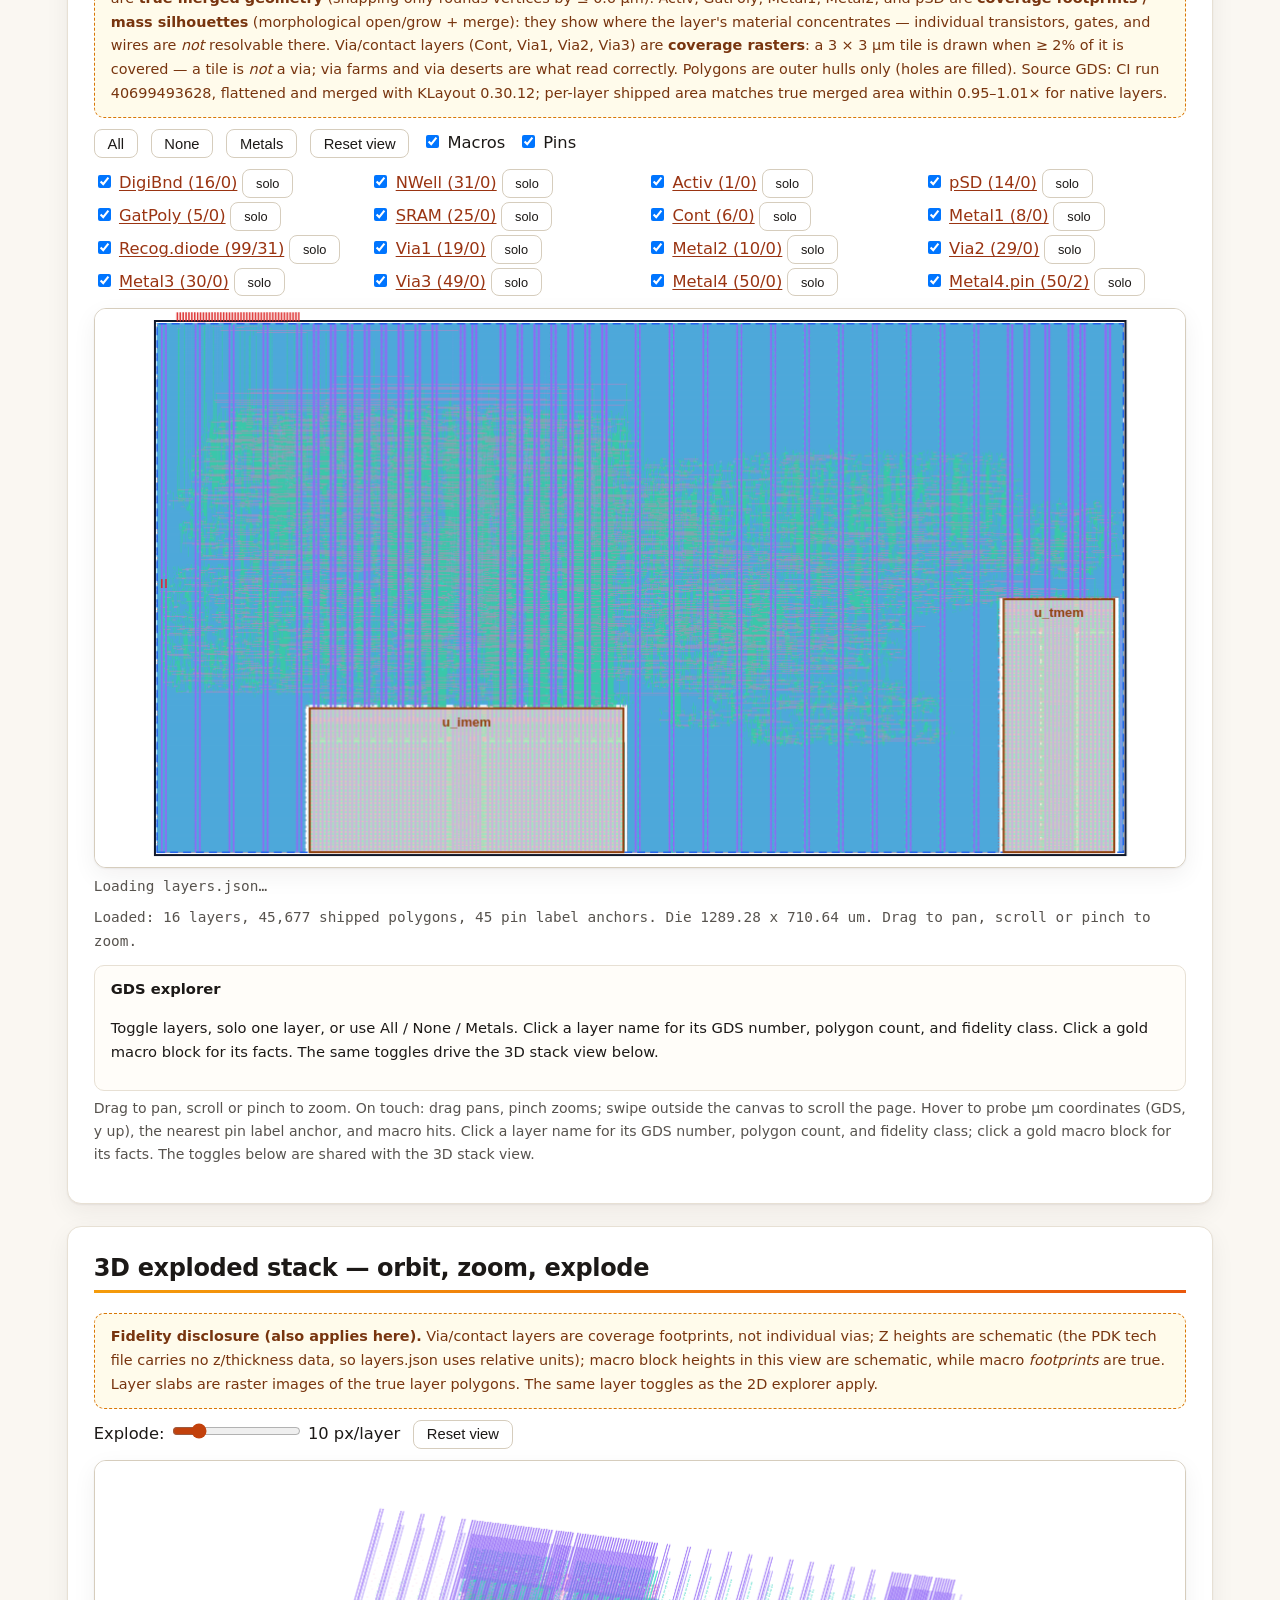
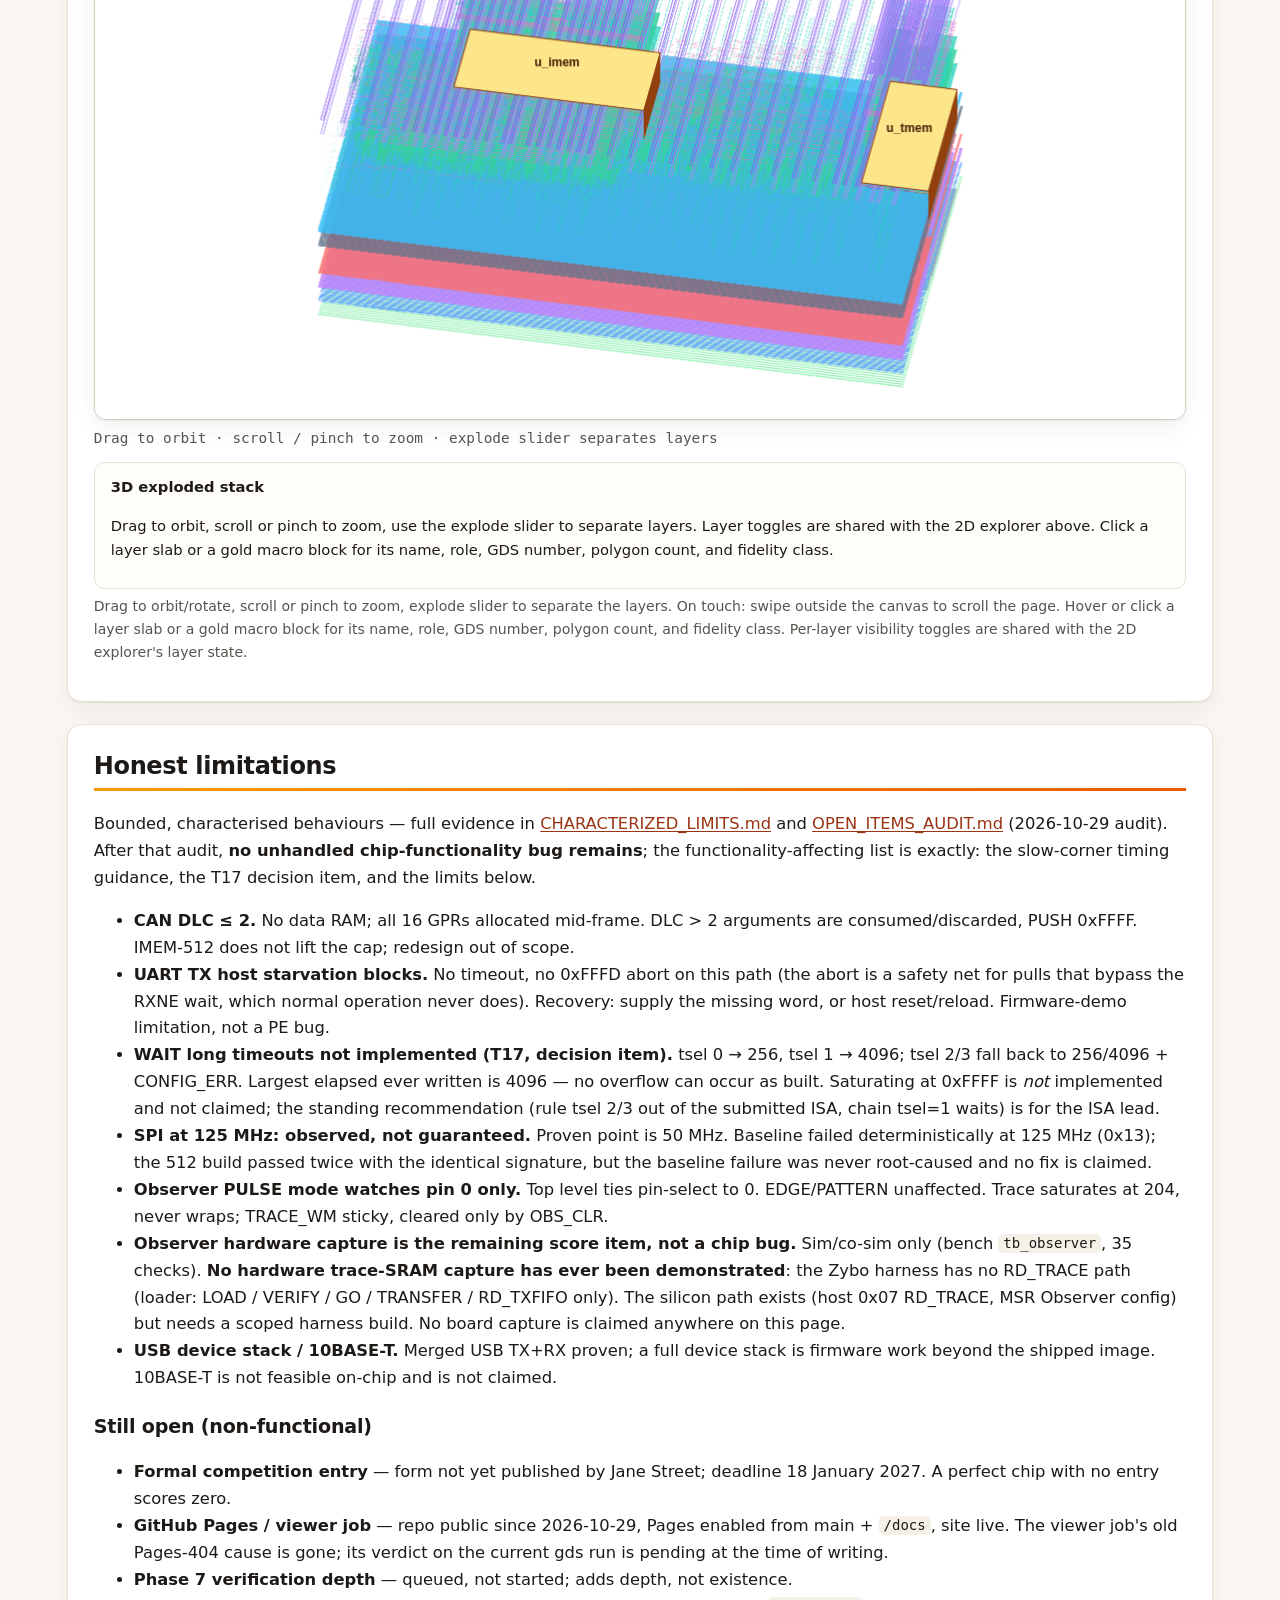
==== commit 6b05c0ee: "docs: fix die activity view, explorer pins, and 3D stack rendering Simulator die view: the 8 pad anc" ====
--- a/docs/index.html
+++ b/docs/index.html
@@ -320,8 +320,8 @@
   schematic, while macro <em>footprints</em> are true. Layer slabs are raster images of the true
   layer polygons. The same layer toggles as the 2D explorer apply.</div>
   <div class="controls">
-    <label>Explode: <input type="range" id="explode-slider" min="0" max="60" value="30">
-    <span id="explode-value">30 px/layer</span></label>
+    <label>Explode: <input type="range" id="explode-slider" min="0" max="60" value="10">
+    <span id="explode-value">10 px/layer</span></label>
     <button id="btn-3d-reset">Reset view</button>
   </div>
   <canvas class="viewer" id="view3d-canvas"></canvas>
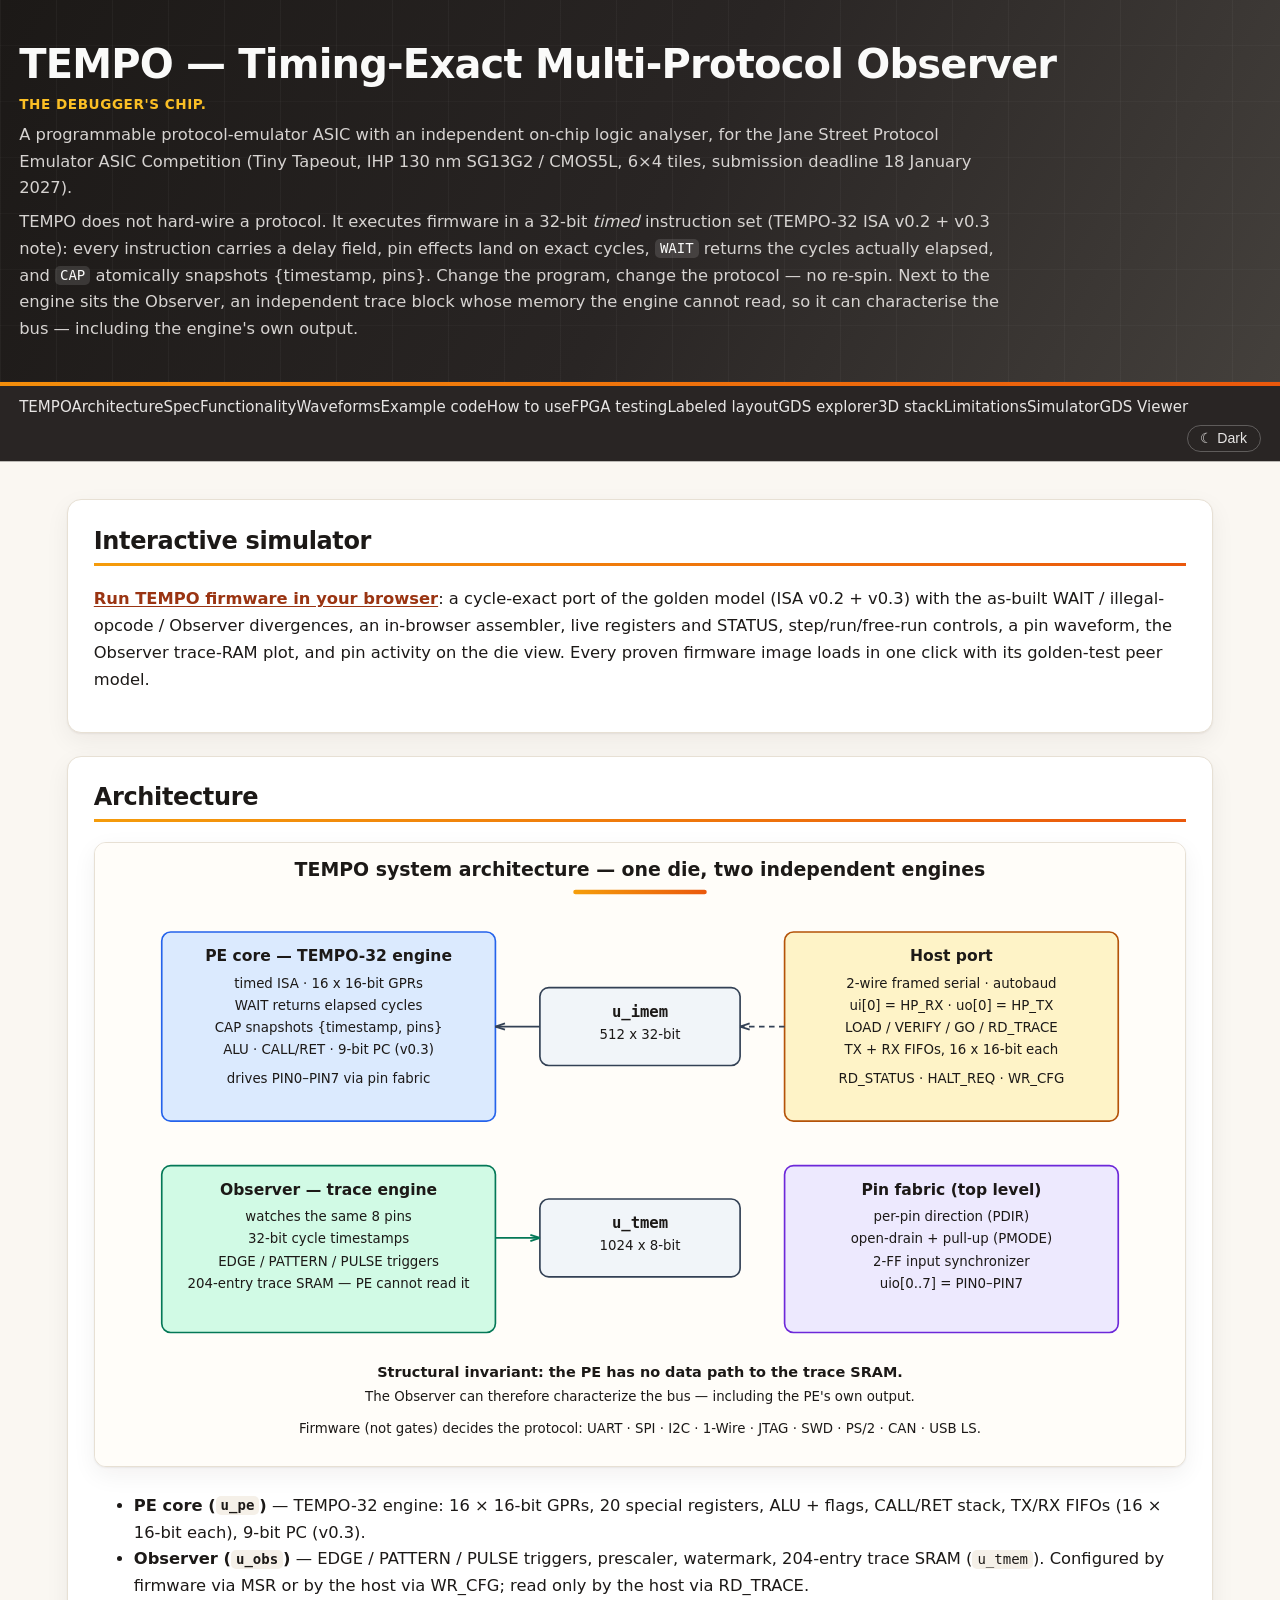
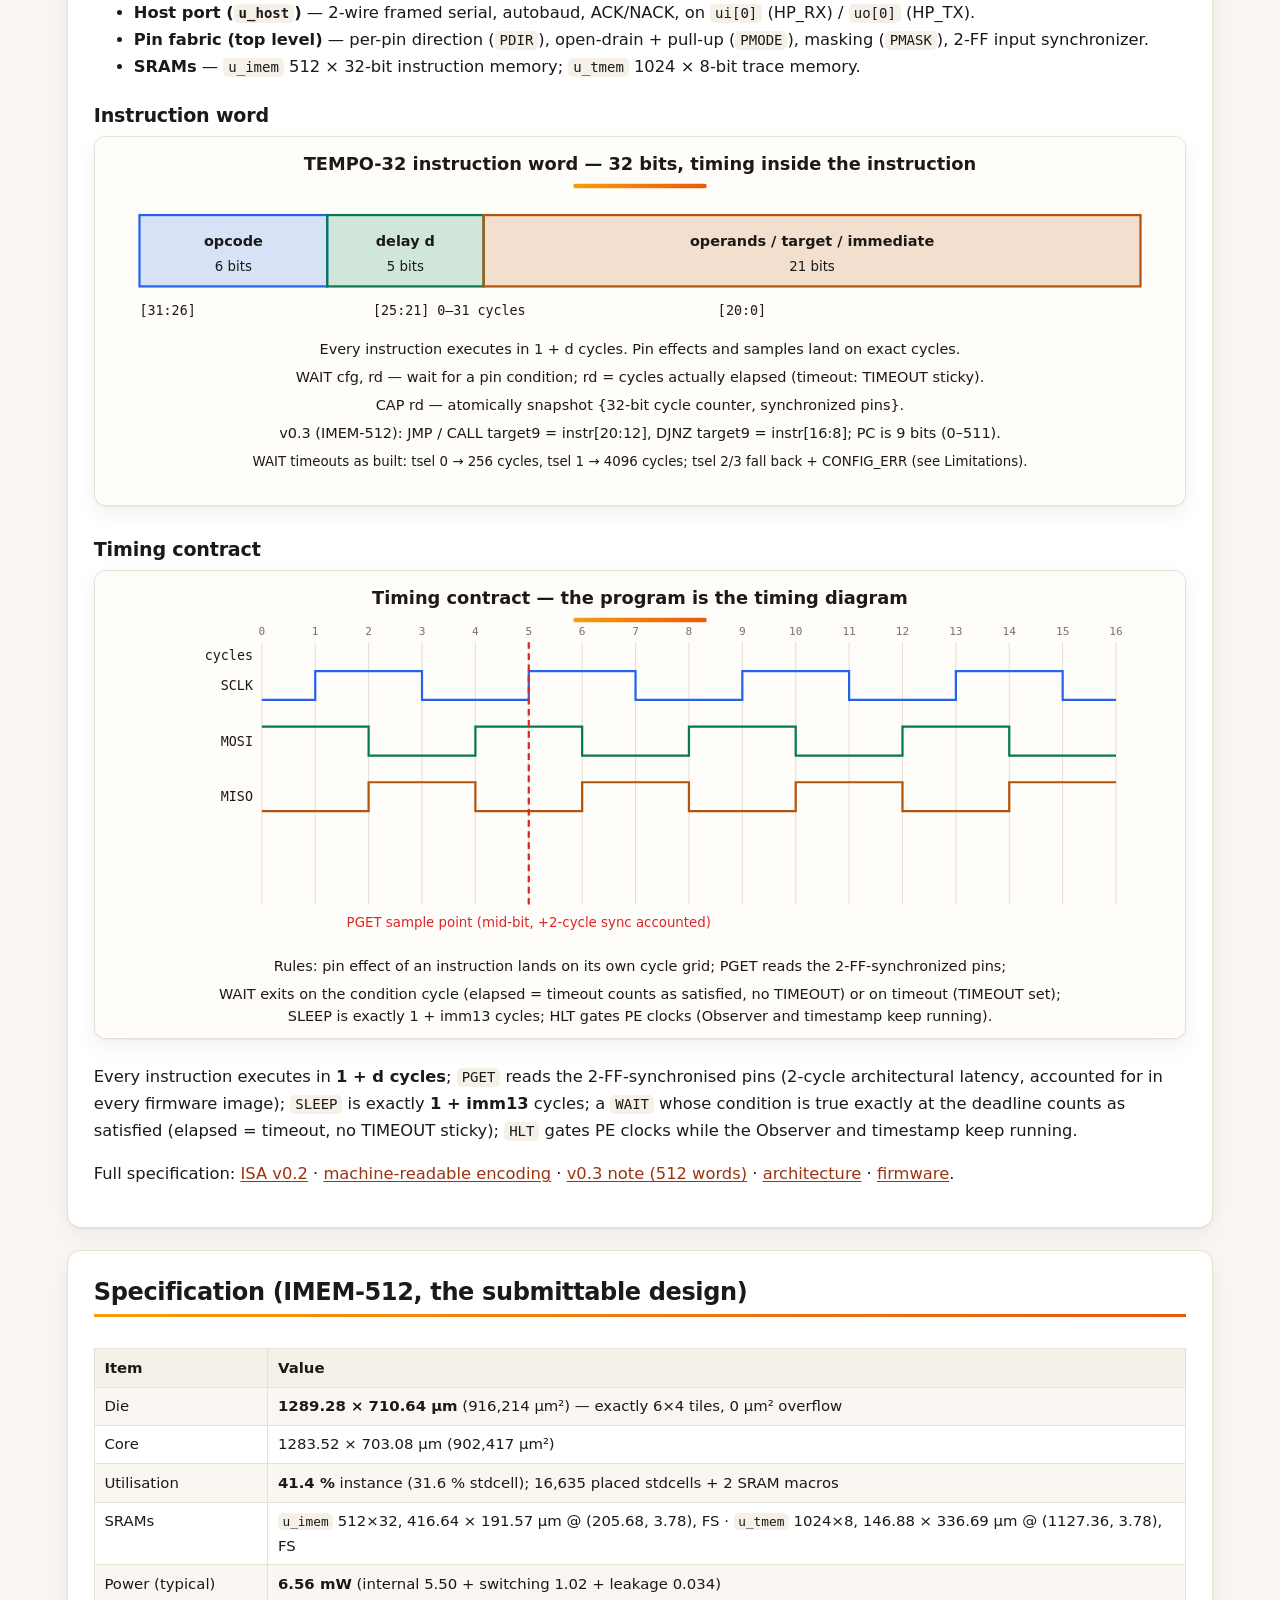
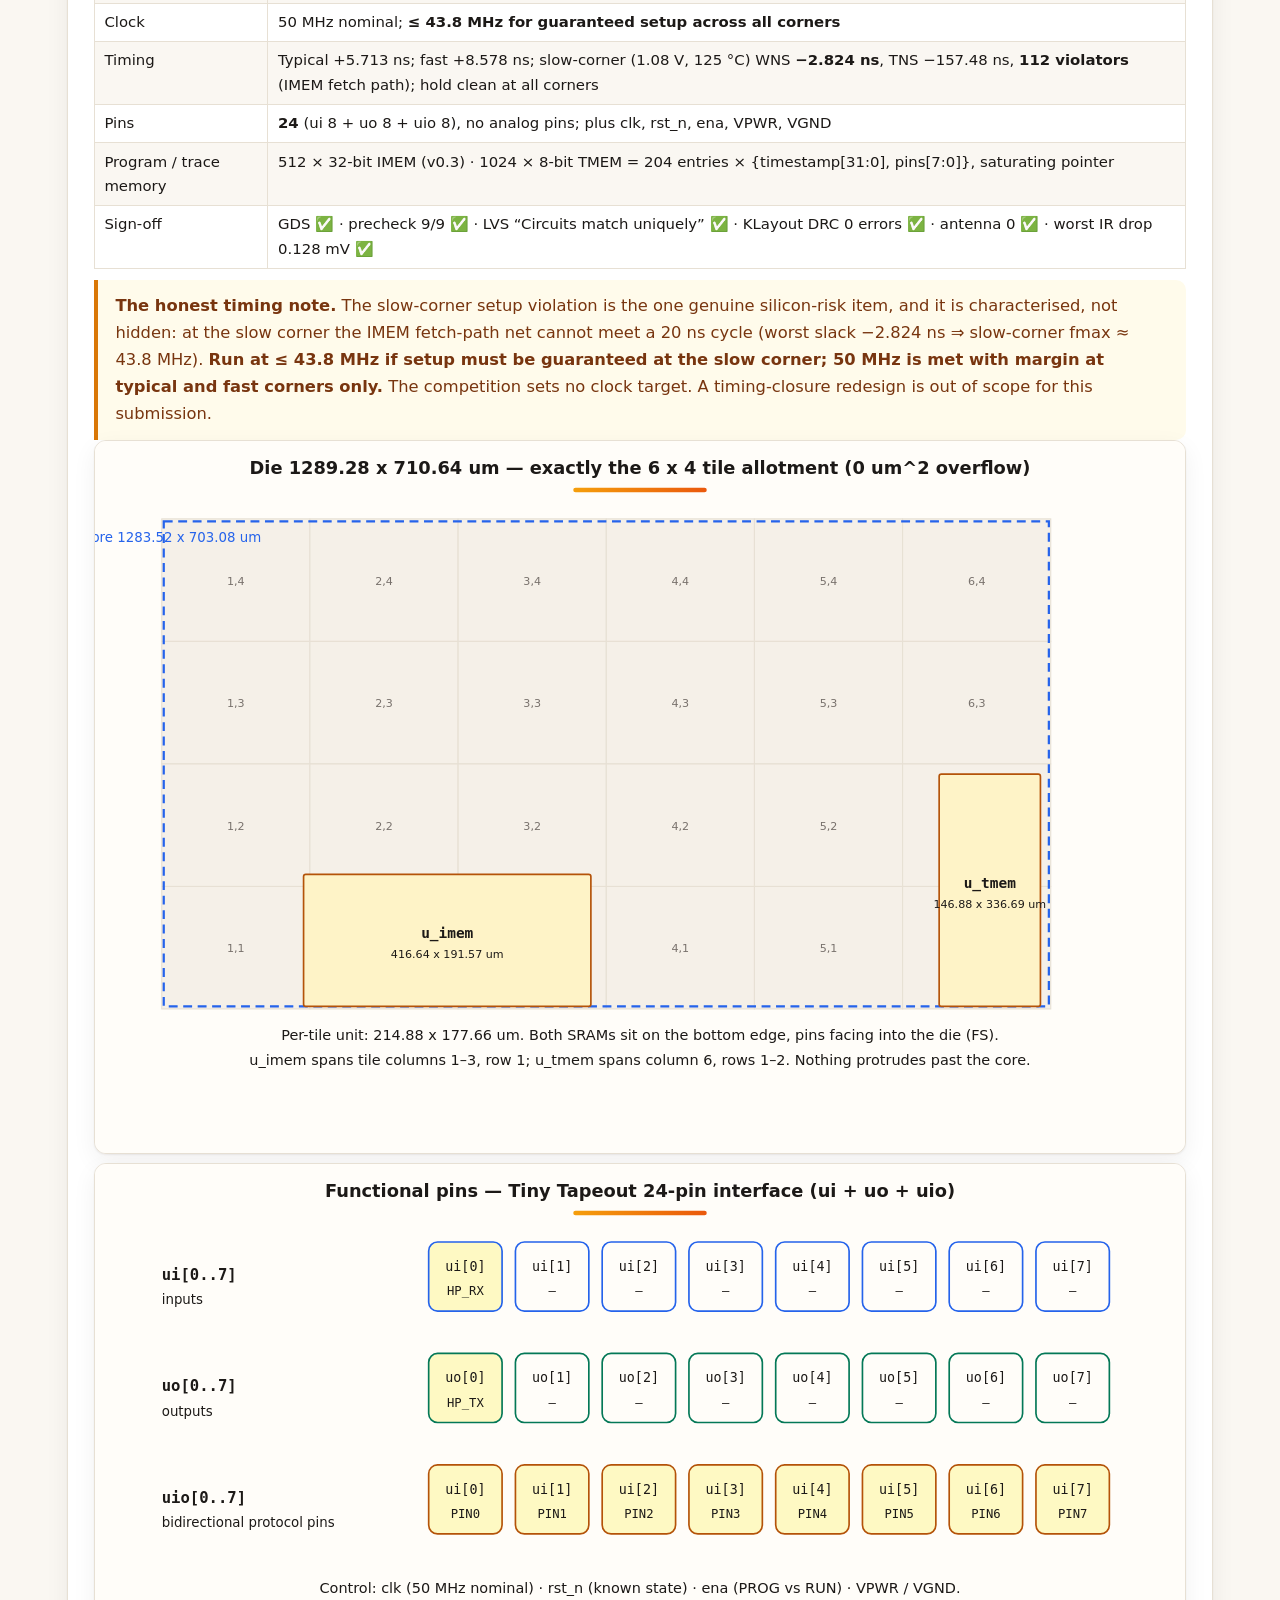
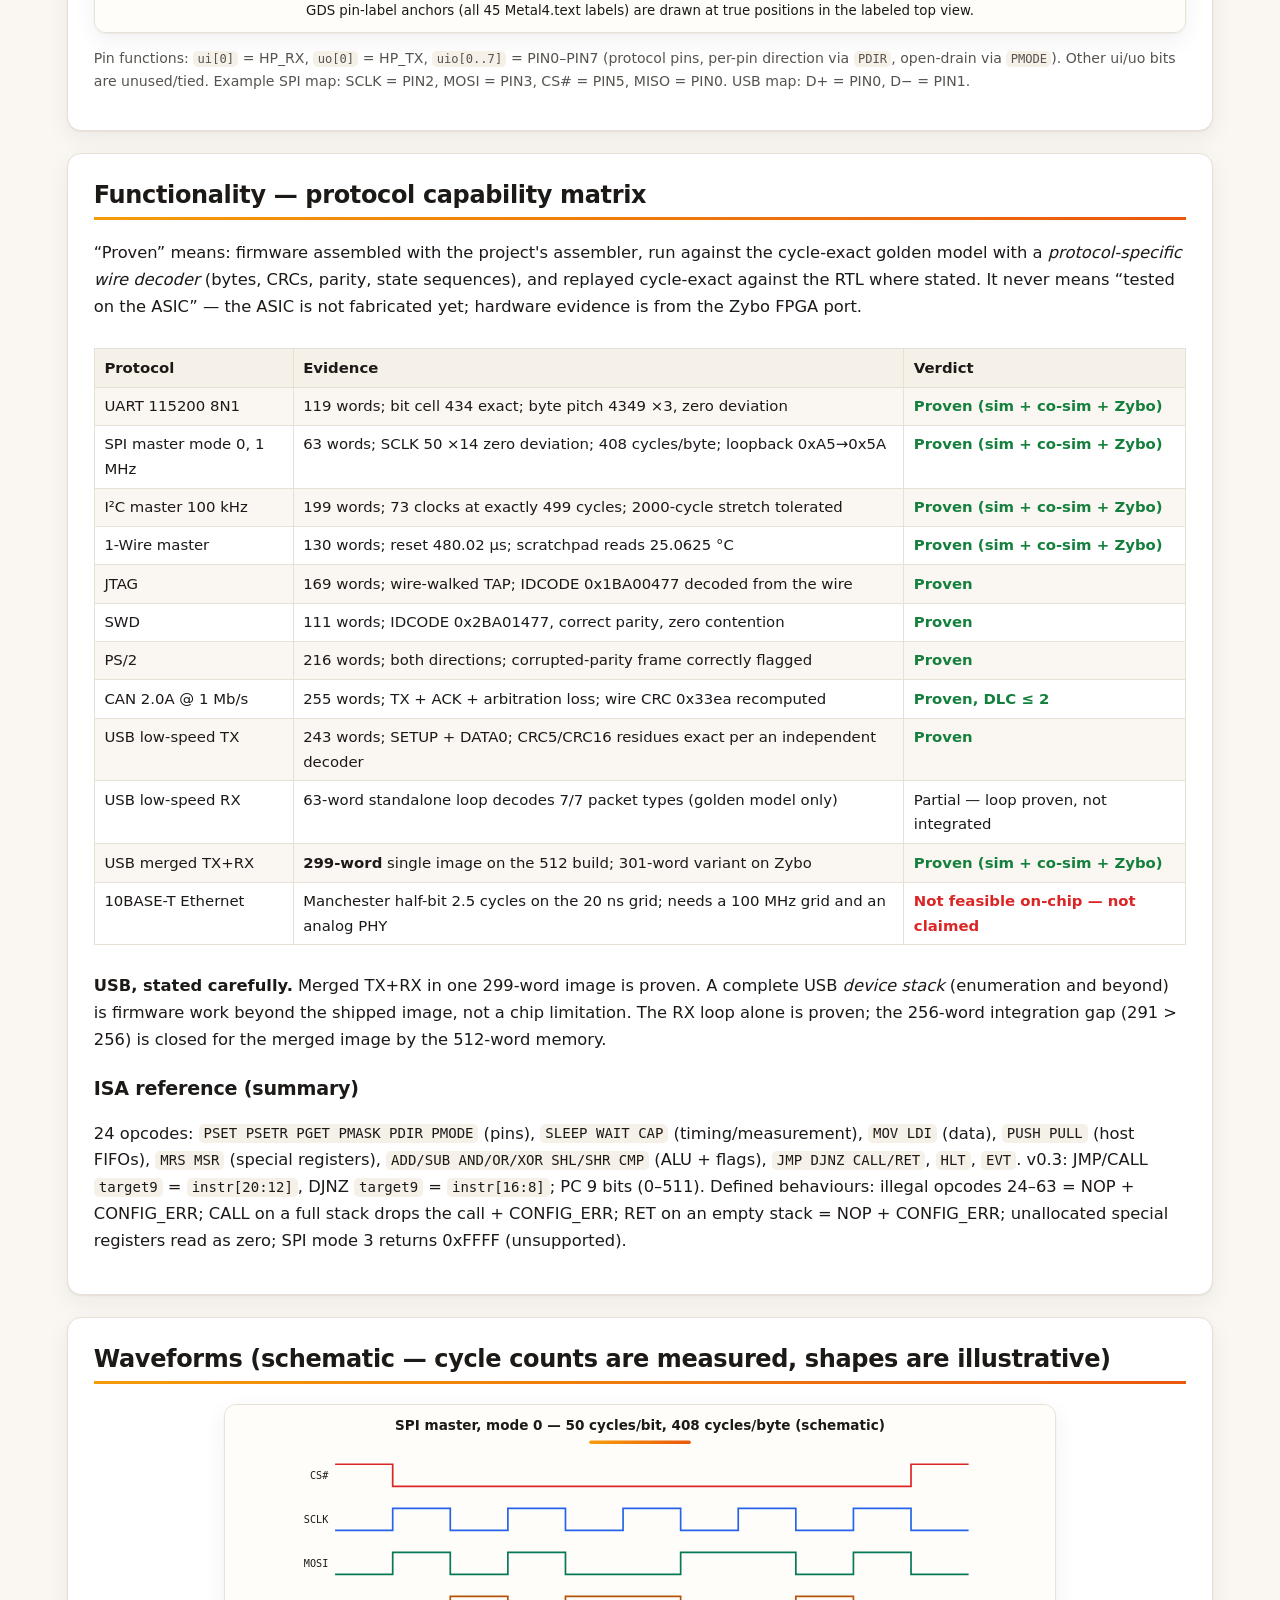
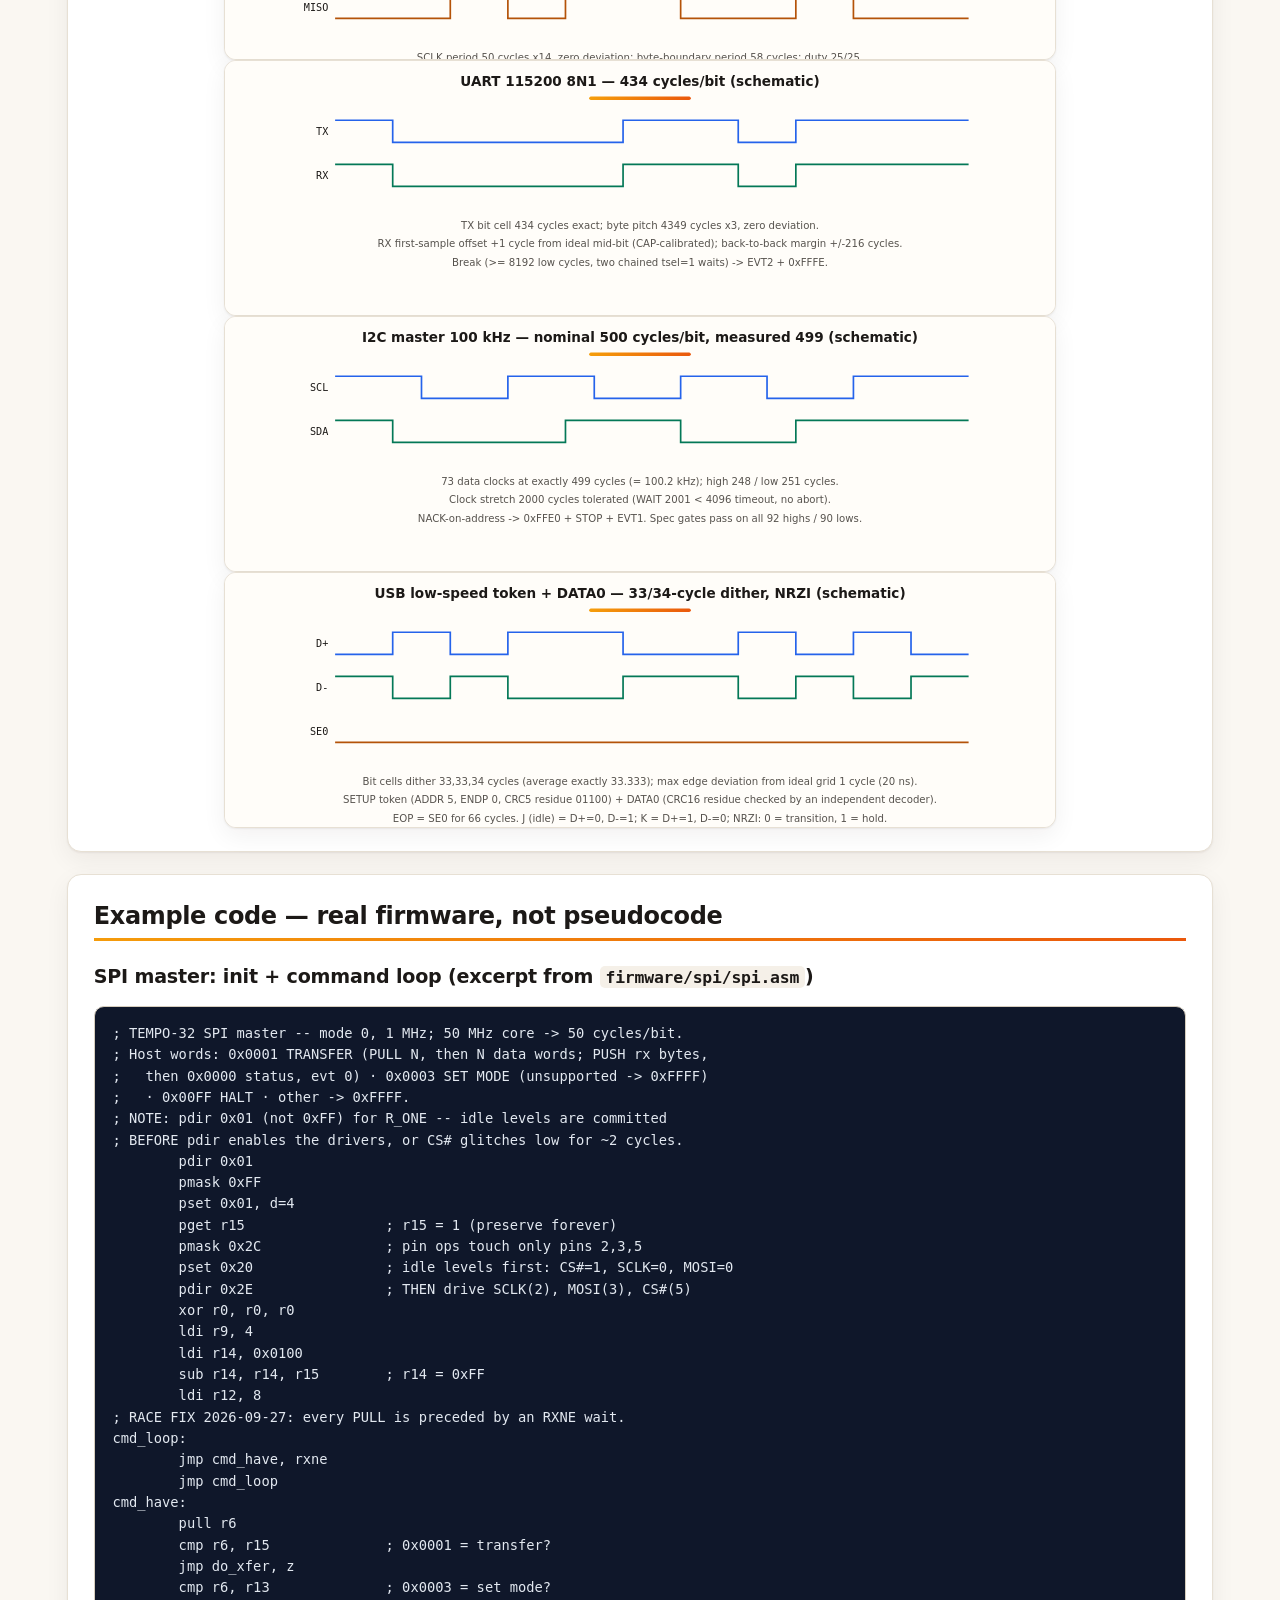
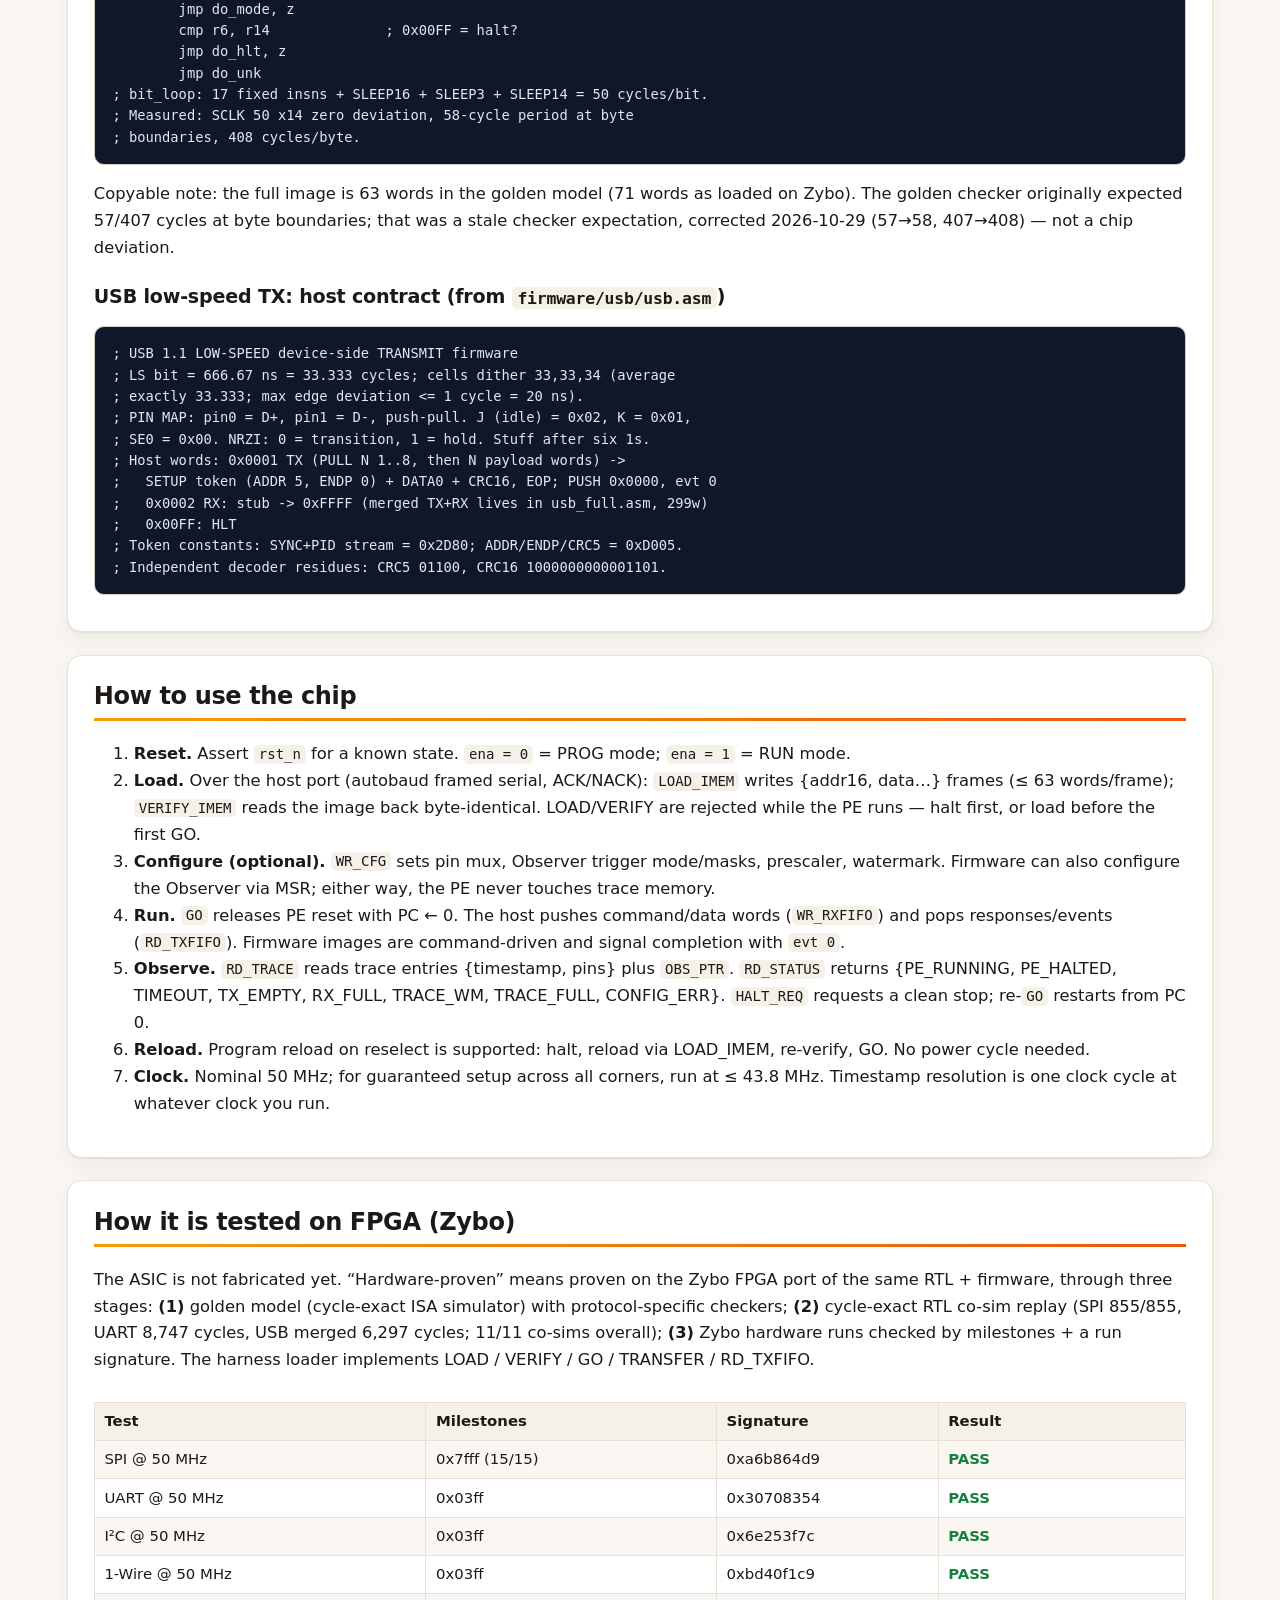
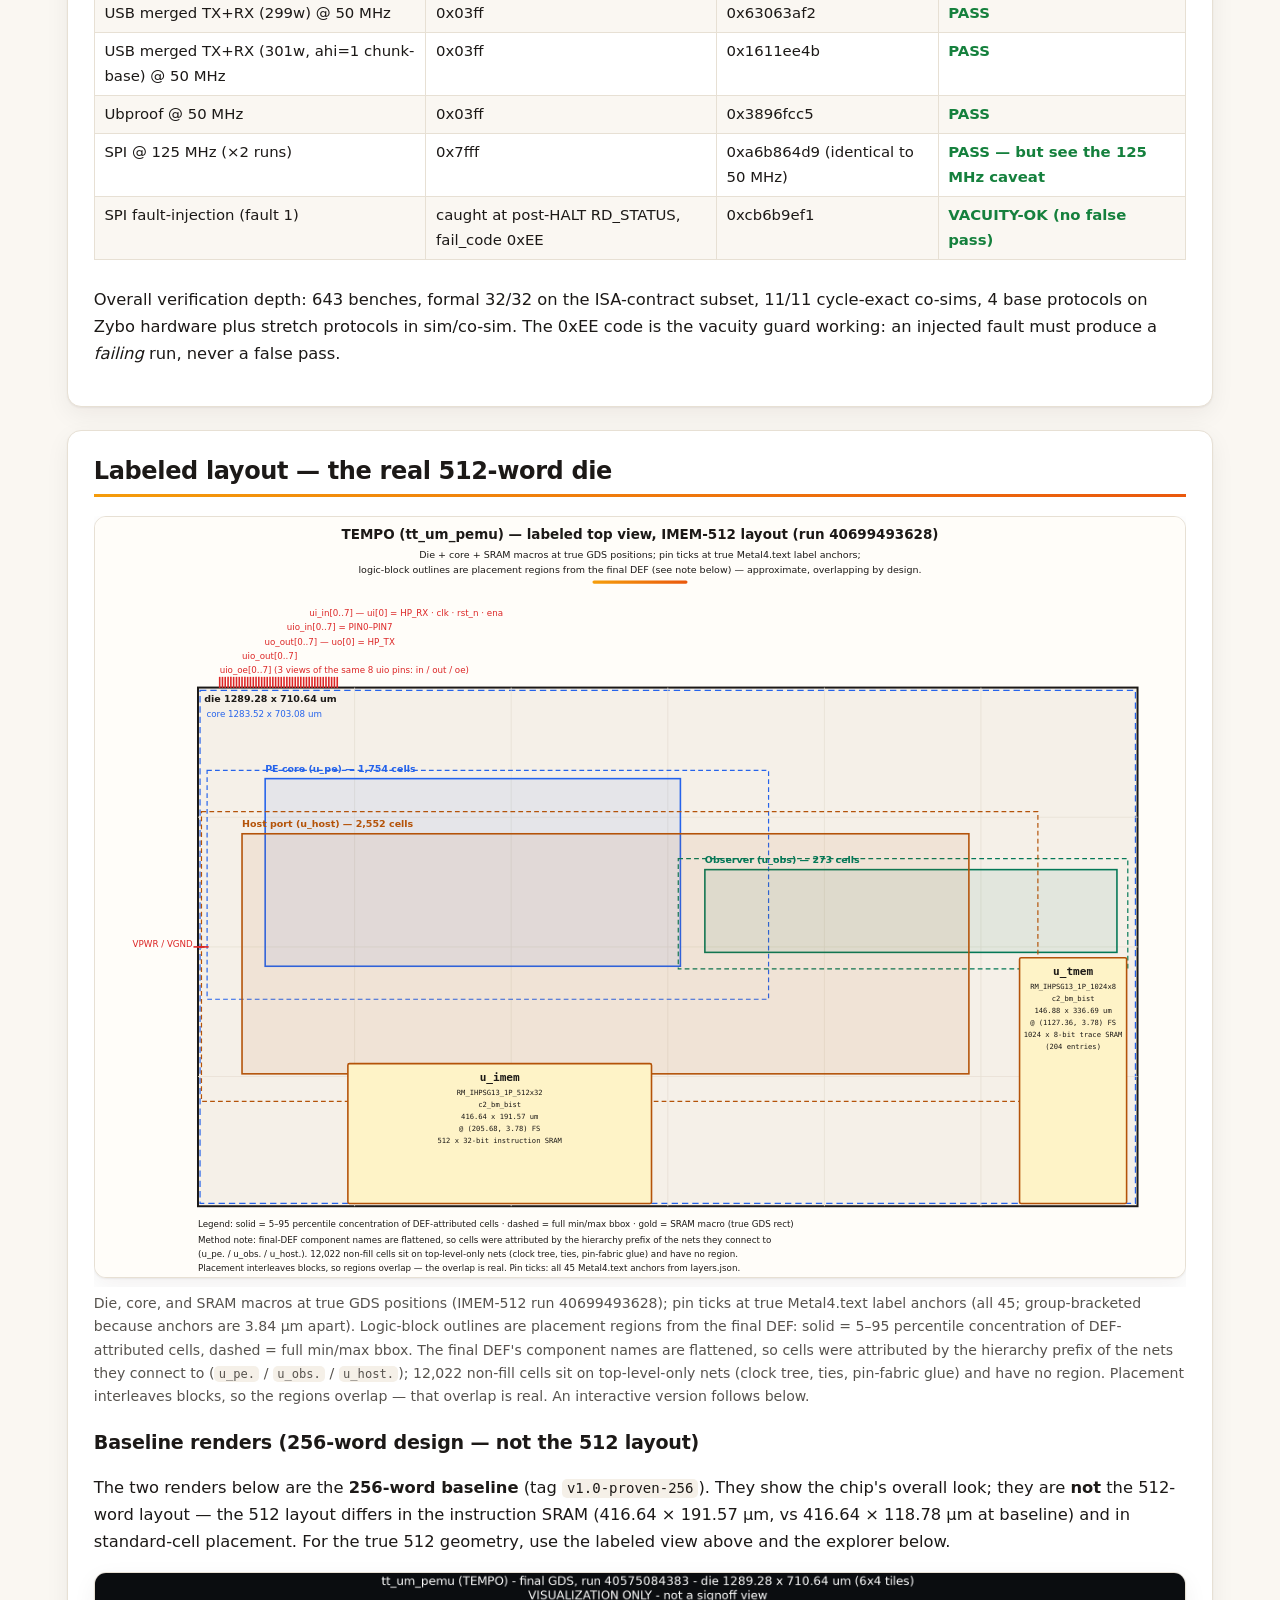
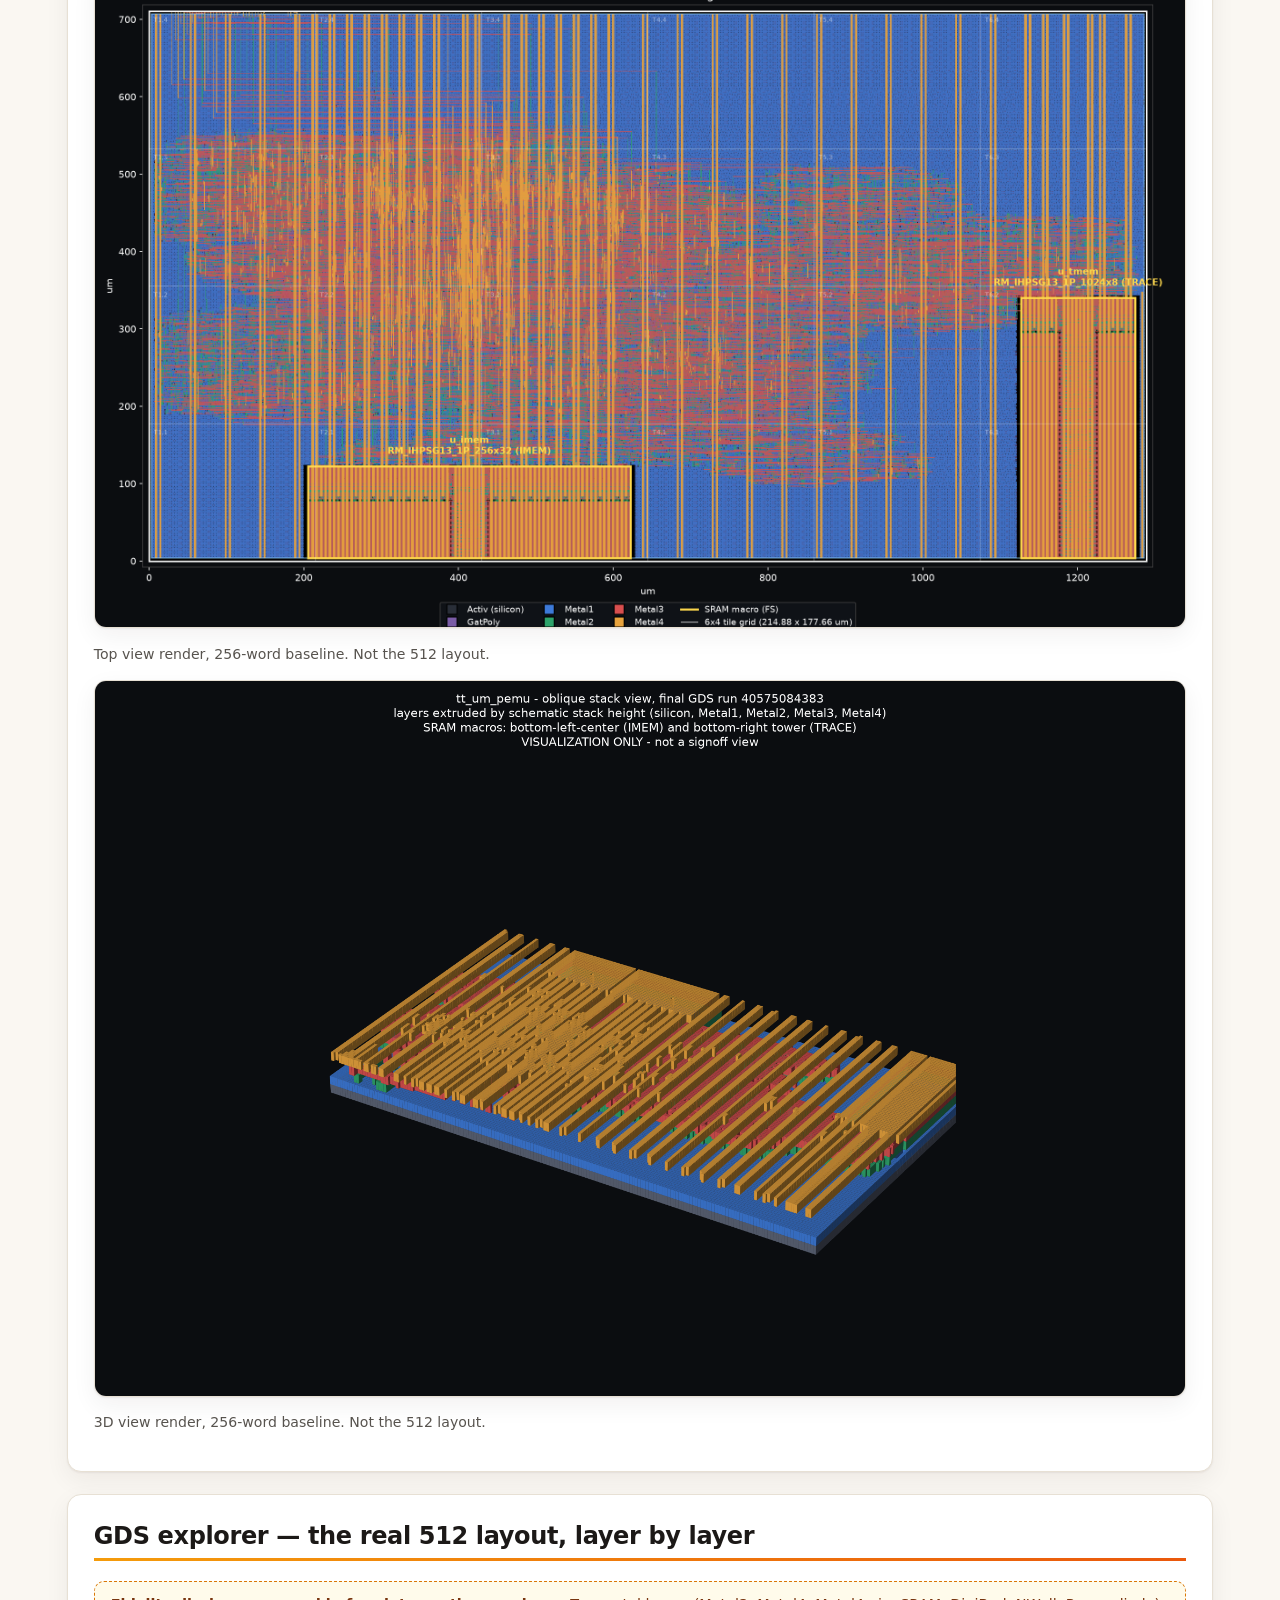
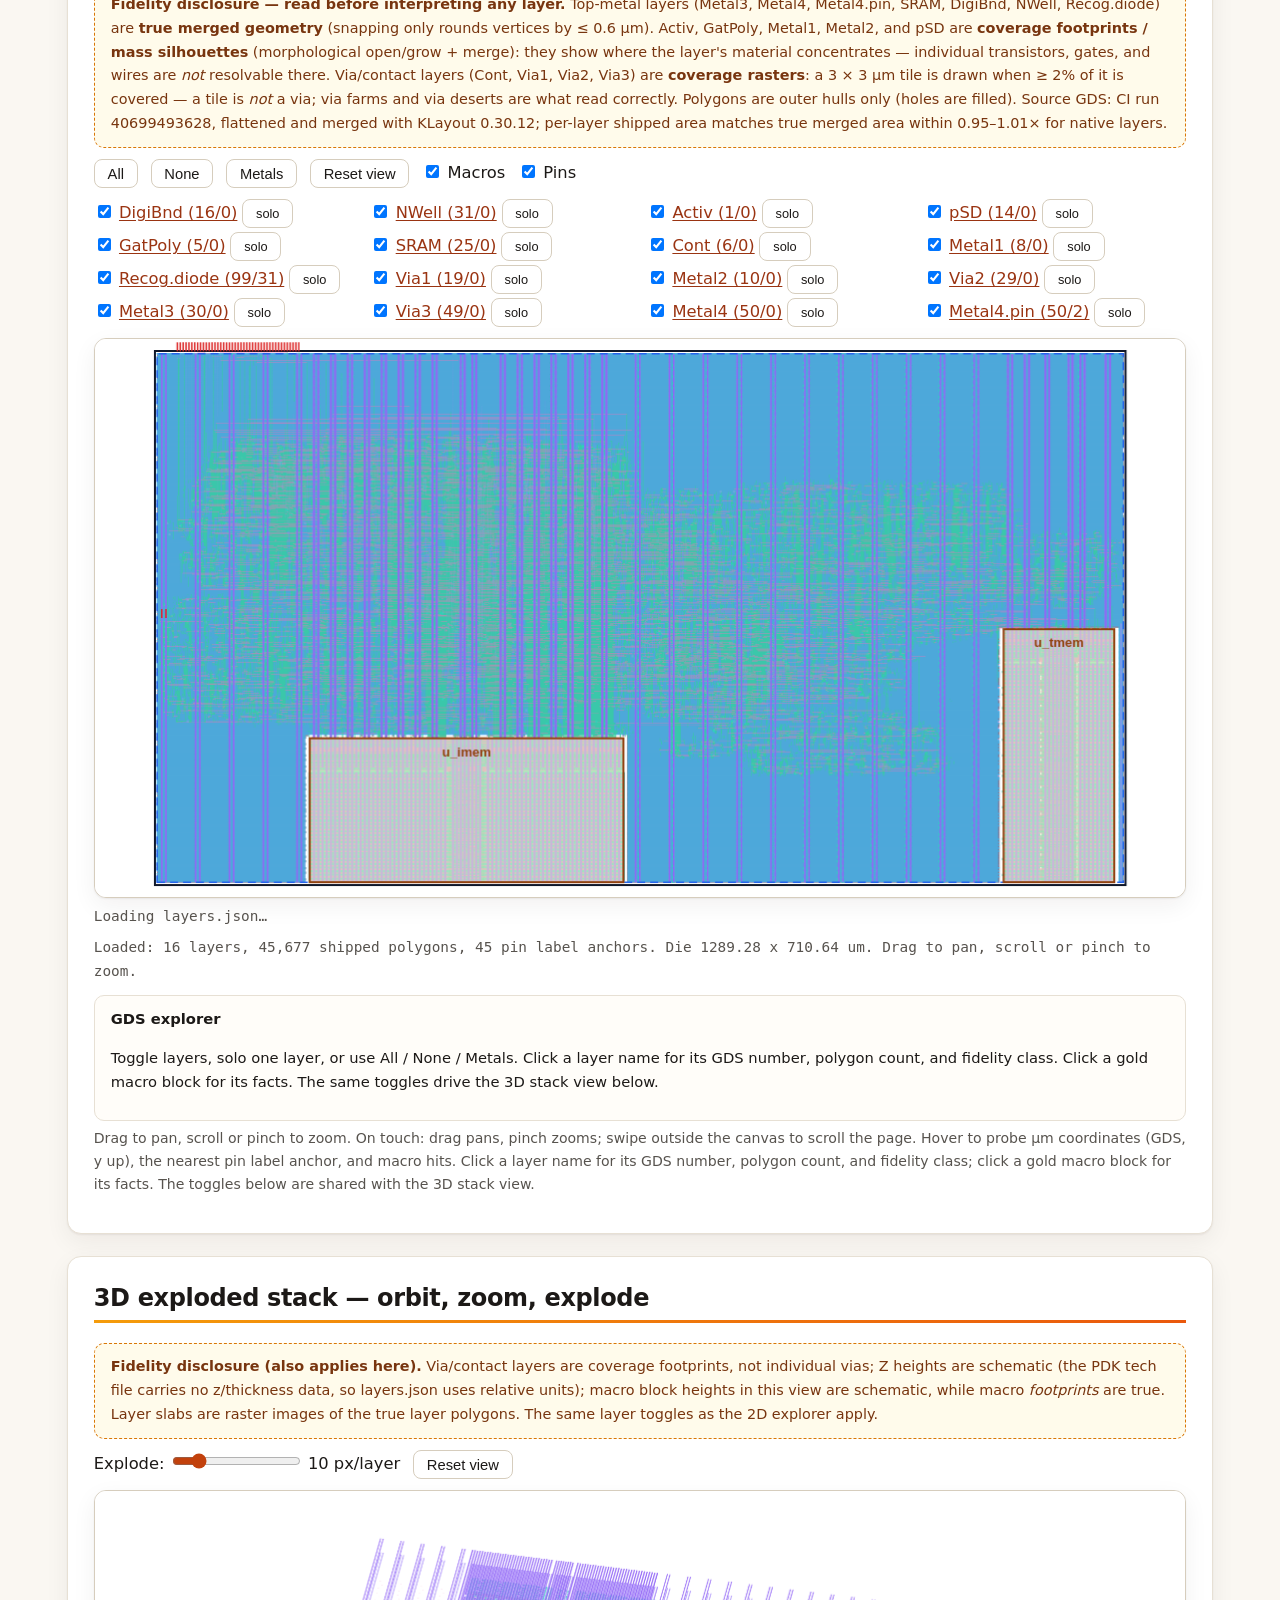
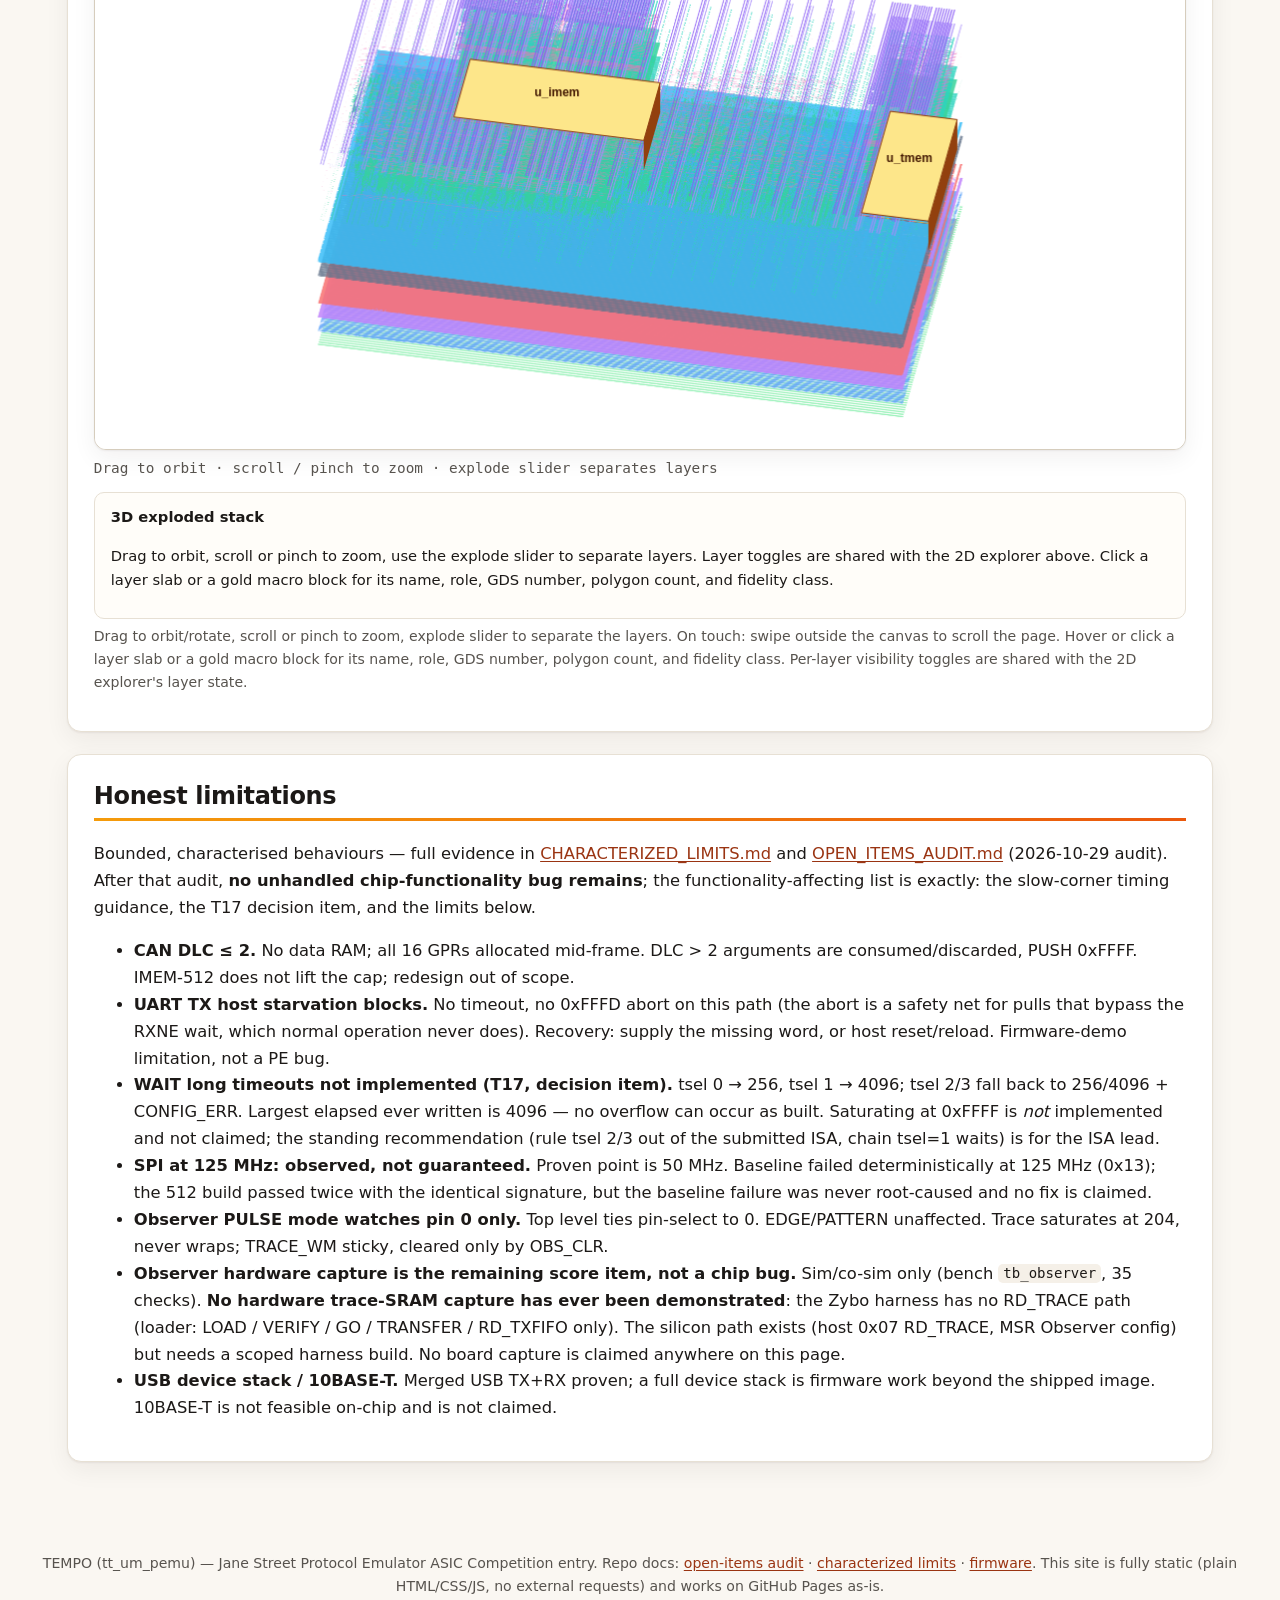
==== commit ccfc4575: "docs: remove Still open (non-functional) section from site index" ====
--- a/docs/index.html
+++ b/docs/index.html
@@ -363,17 +363,6 @@
     <li><strong>USB device stack / 10BASE-T.</strong> Merged USB TX+RX proven; a full device stack is
     firmware work beyond the shipped image. 10BASE-T is not feasible on-chip and is not claimed.</li>
   </ul>
-  <h3>Still open (non-functional)</h3>
-  <ul>
-    <li><strong>Formal competition entry</strong> — form not yet published by Jane Street; deadline
-    18 January 2027. A perfect chip with no entry scores zero.</li>
-    <li><strong>GitHub Pages / viewer job</strong> — repo public since 2026-10-29, Pages enabled
-    from main + <code>/docs</code>, site live. The viewer job's old Pages-404 cause is gone; its
-    verdict on the current gds run is pending at the time of writing.</li>
-    <li><strong>Phase 7 verification depth</strong> — queued, not started; adds depth, not existence.</li>
-    <li><strong>Display-name collision</strong> — another public project uses “Tempo”; repo name
-    <code>tt_um_pemu</code> is fixed by Tiny Tapeout convention. Undecided.</li>
-  </ul>
 </section>
 
 </main>
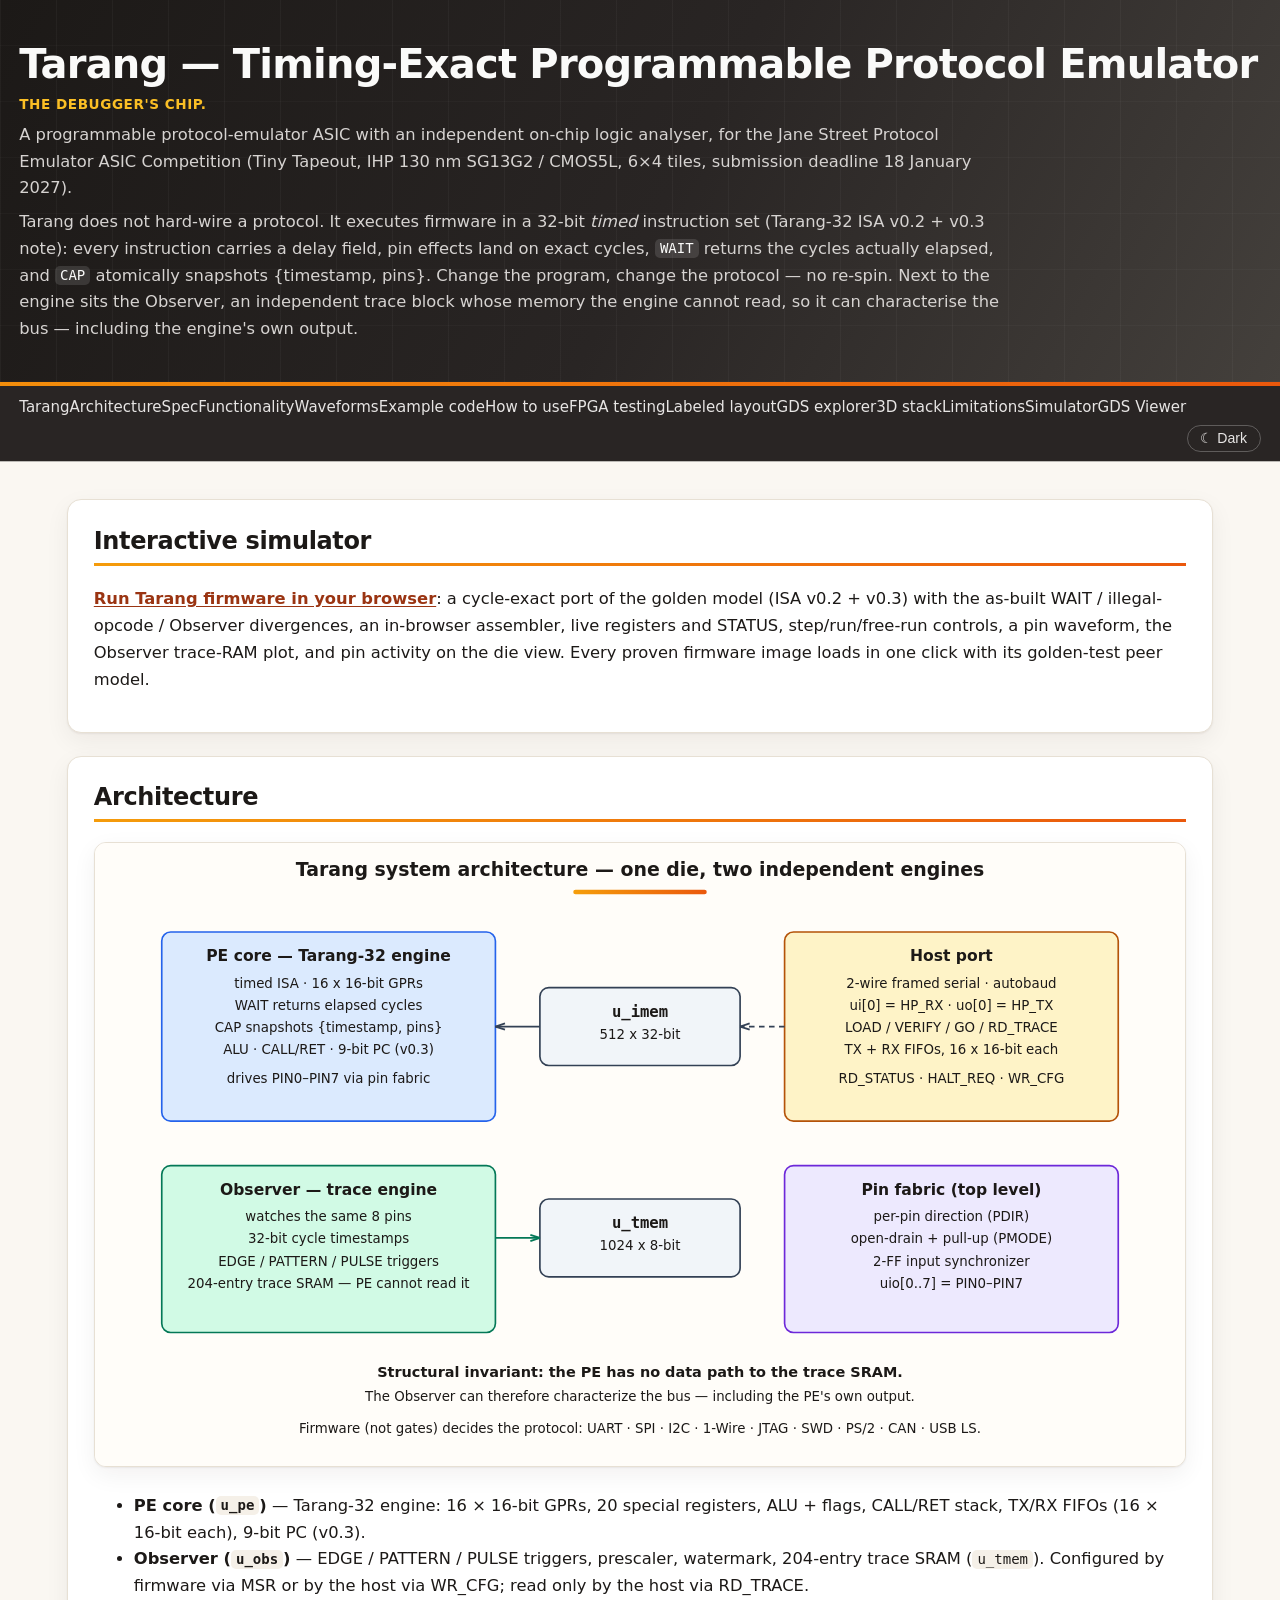
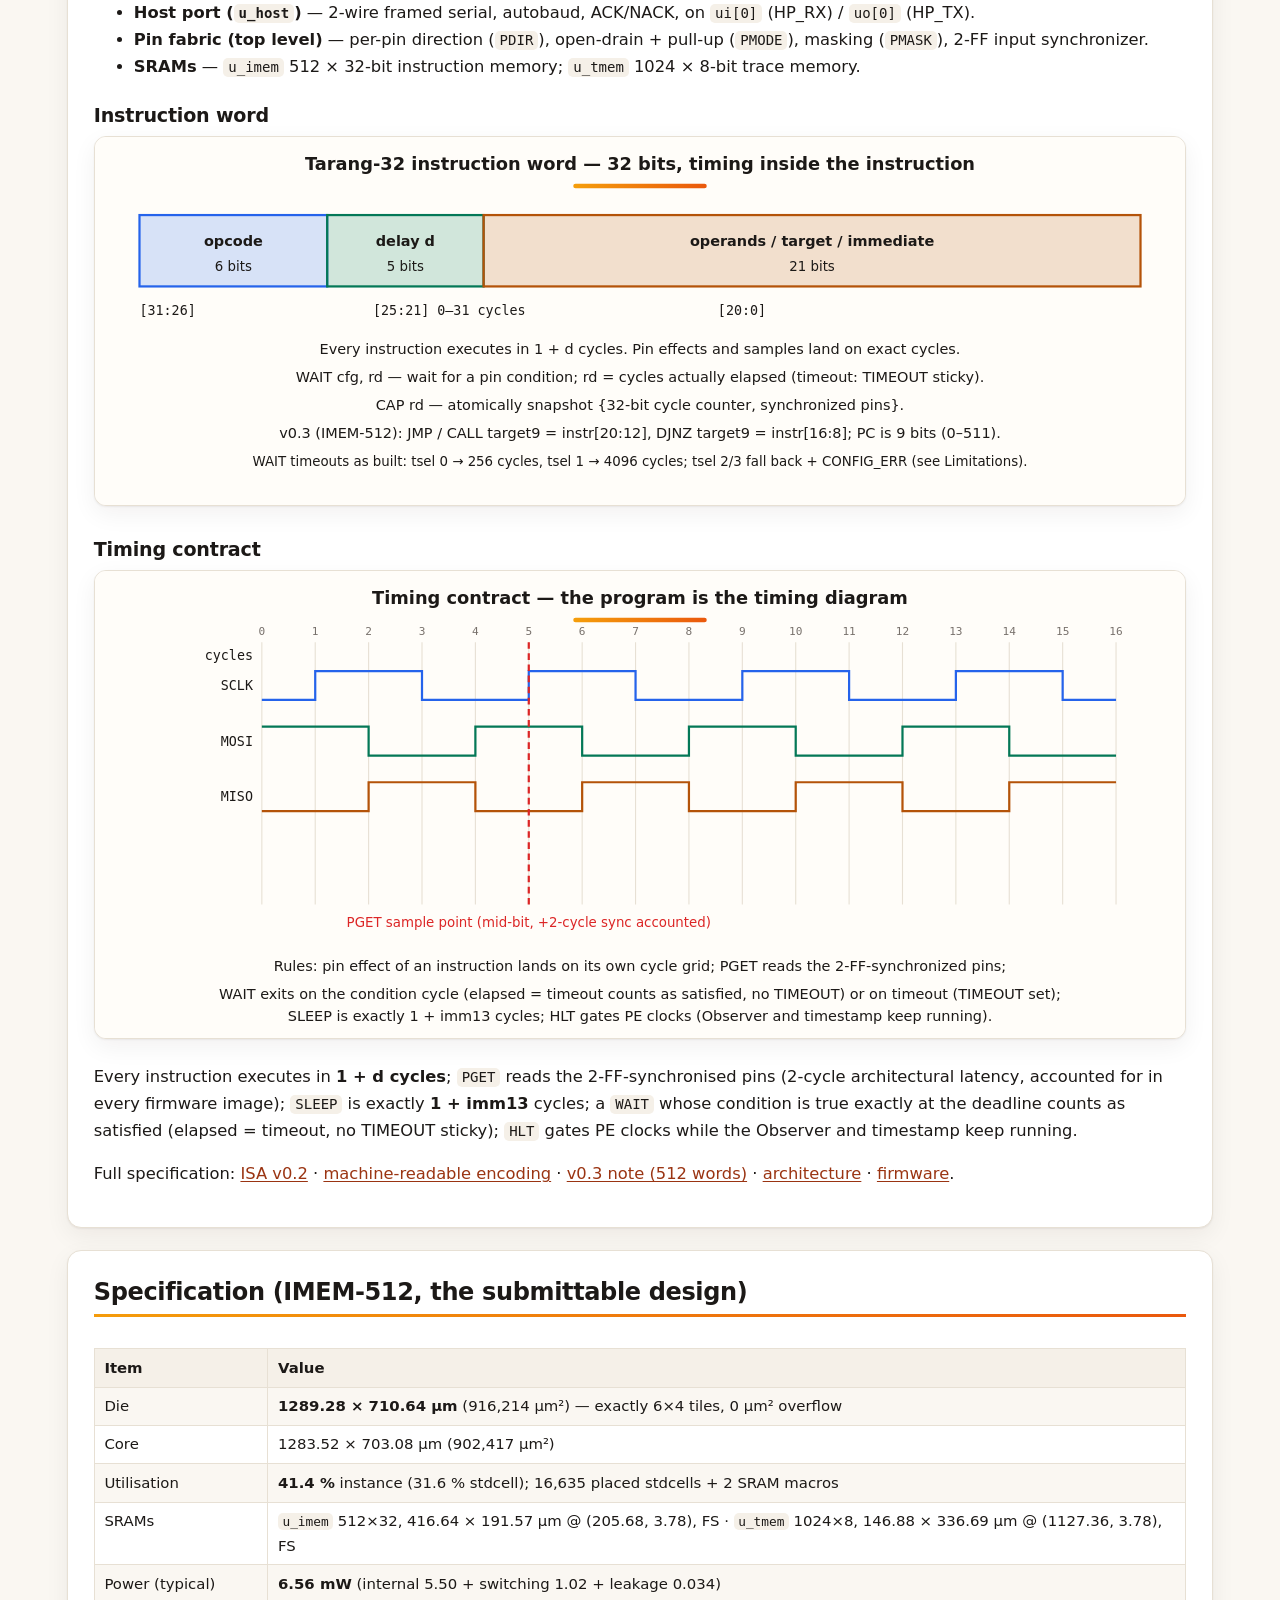
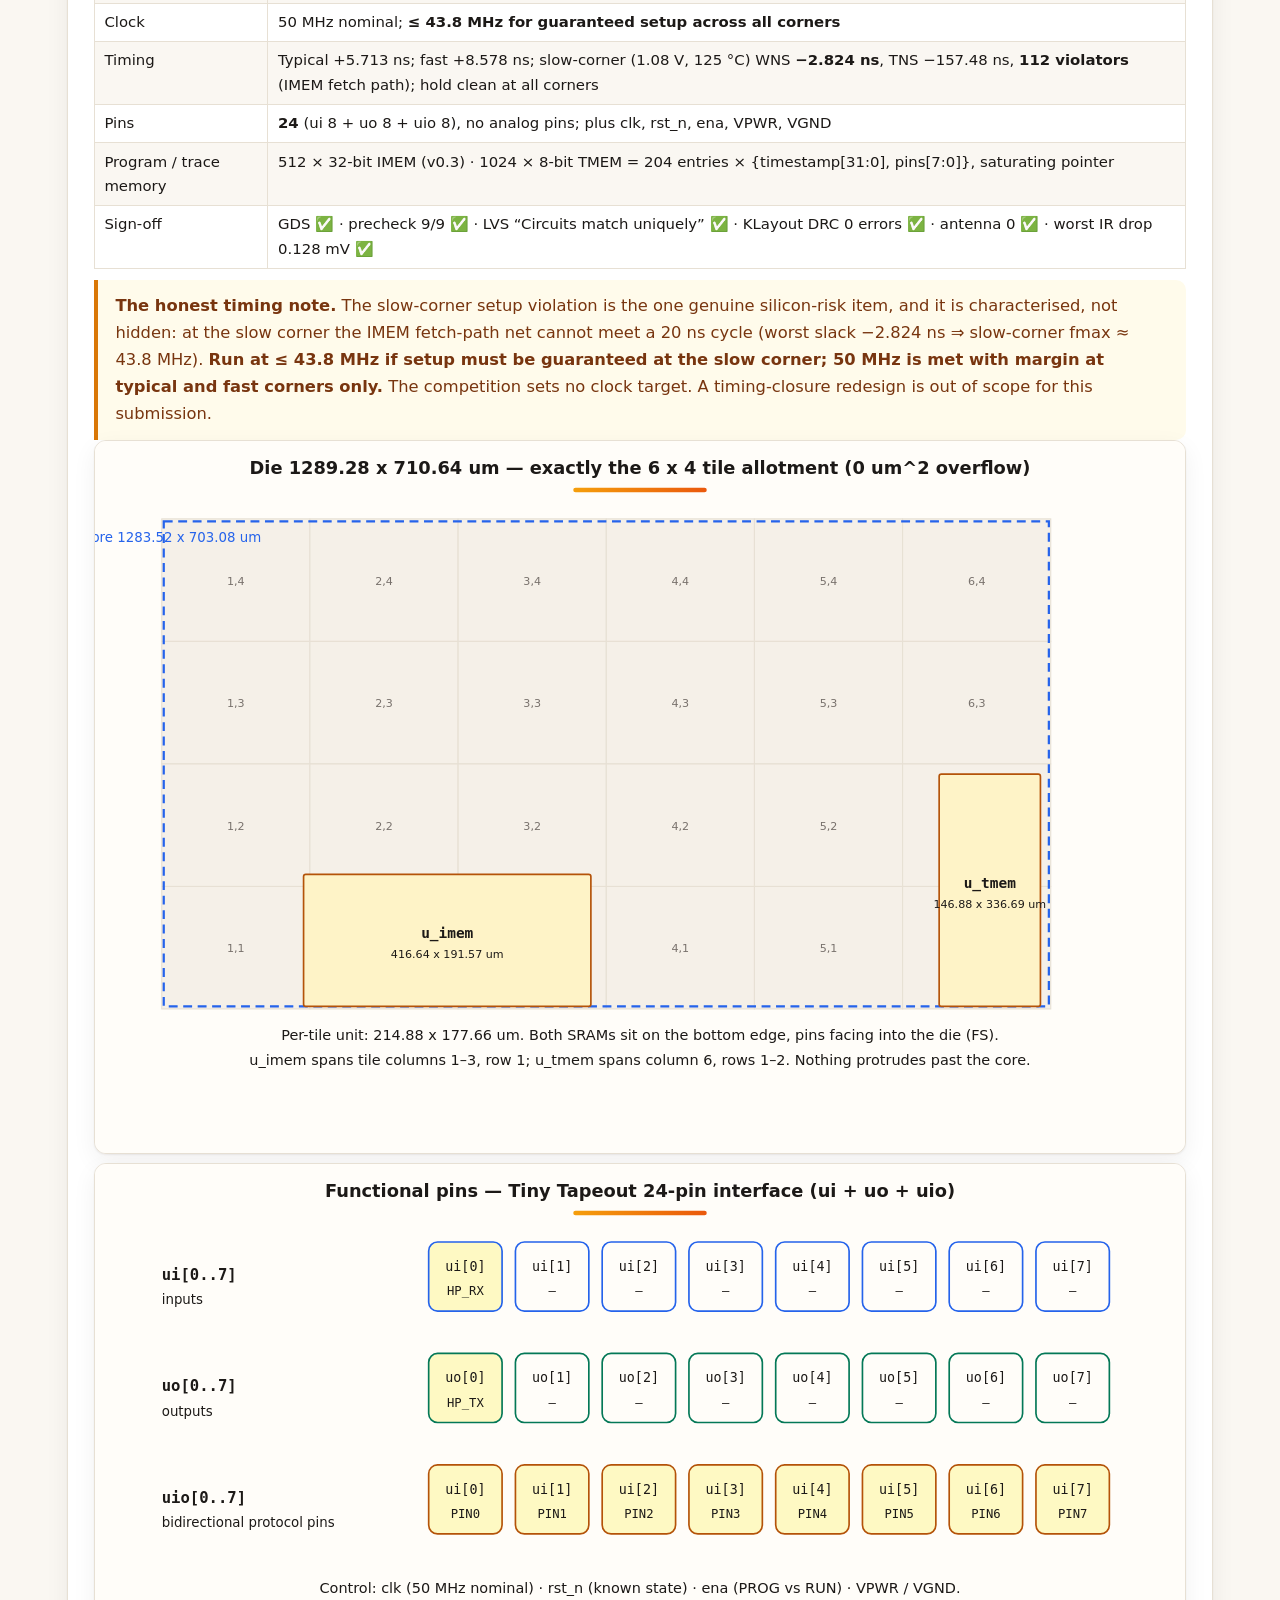
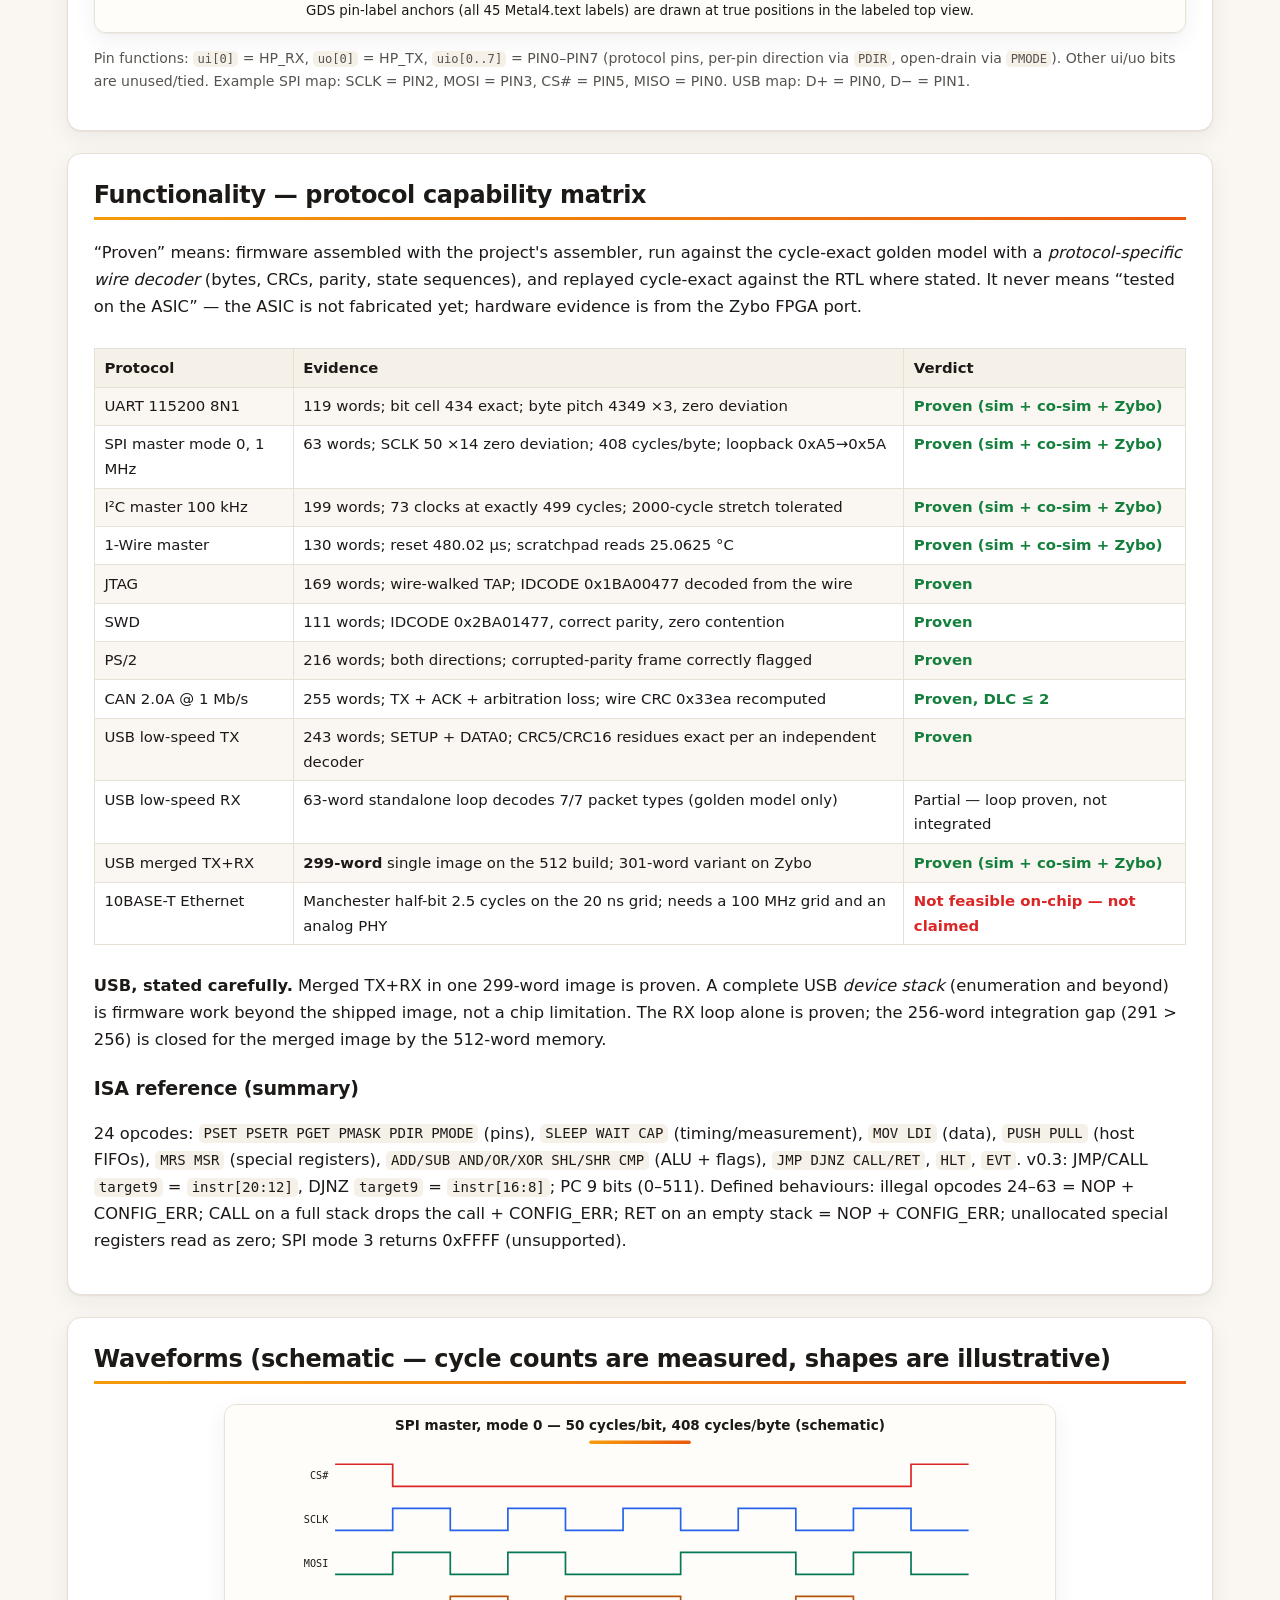
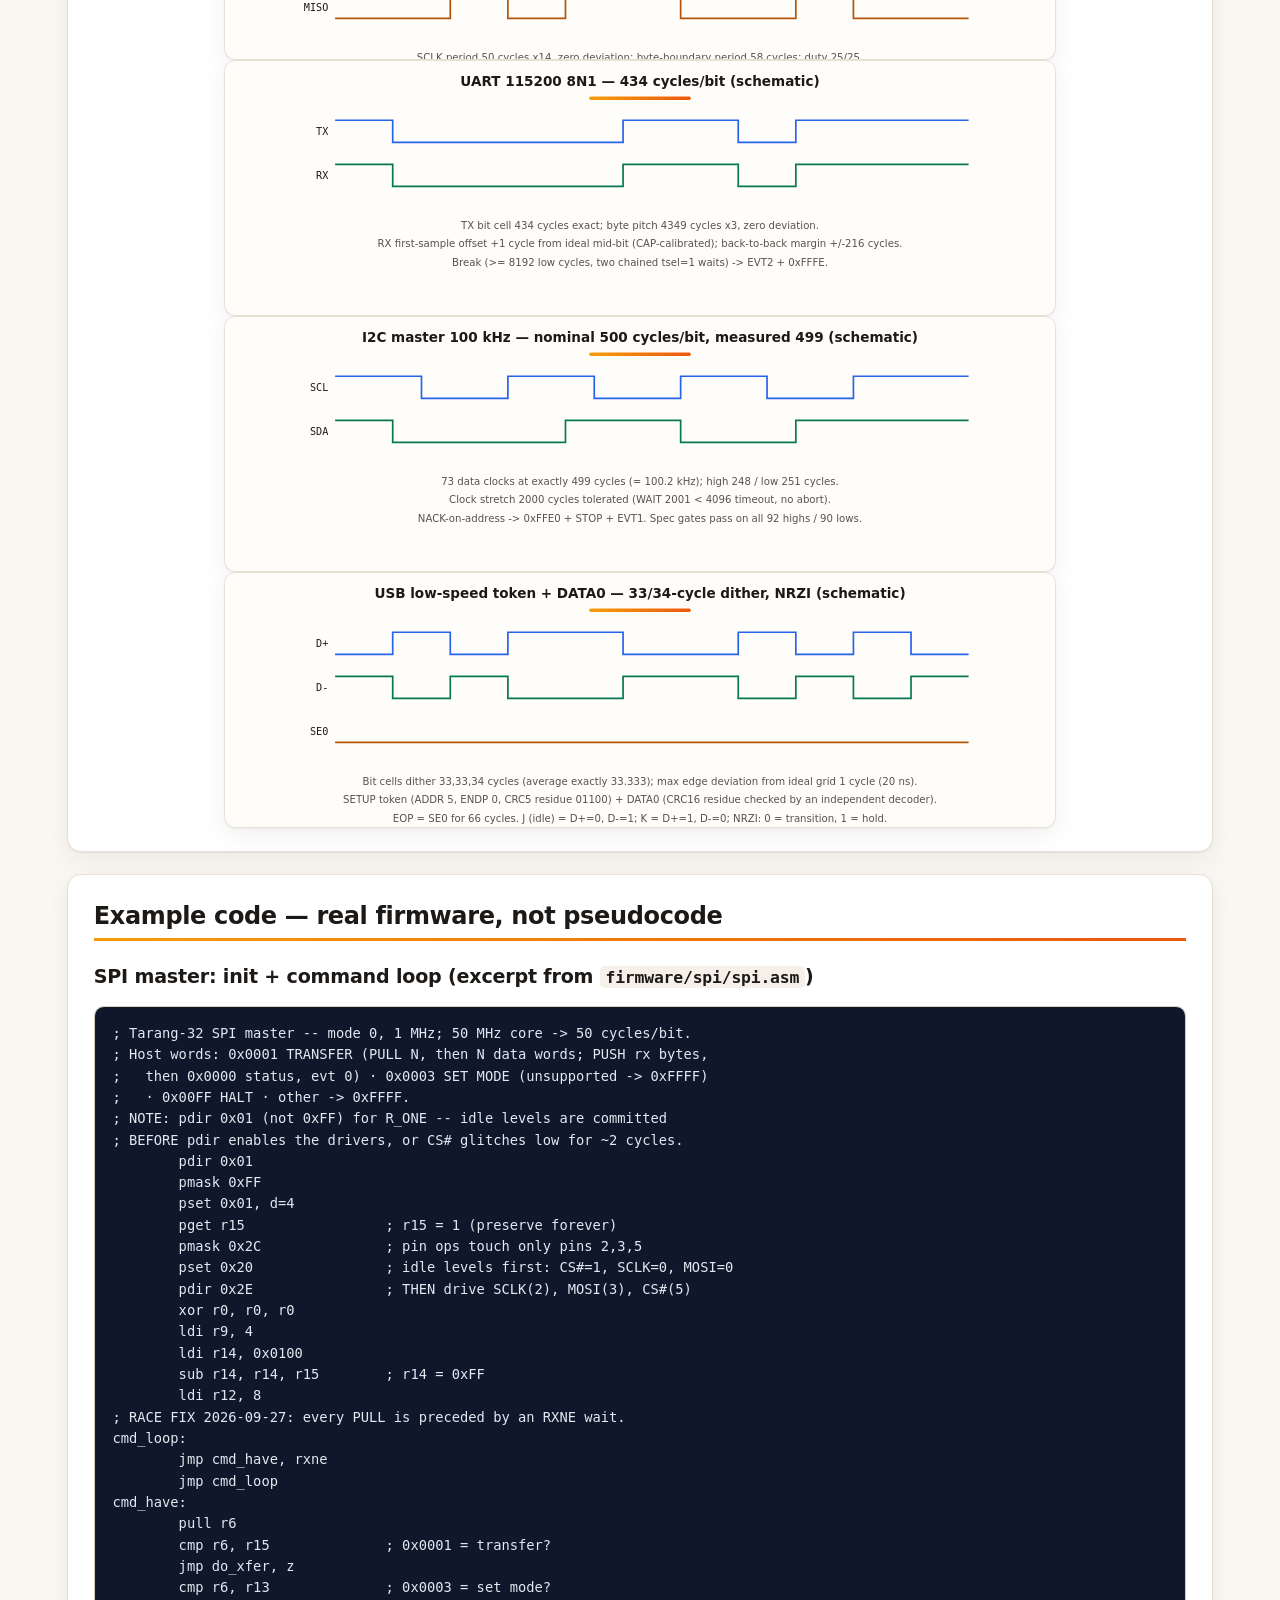
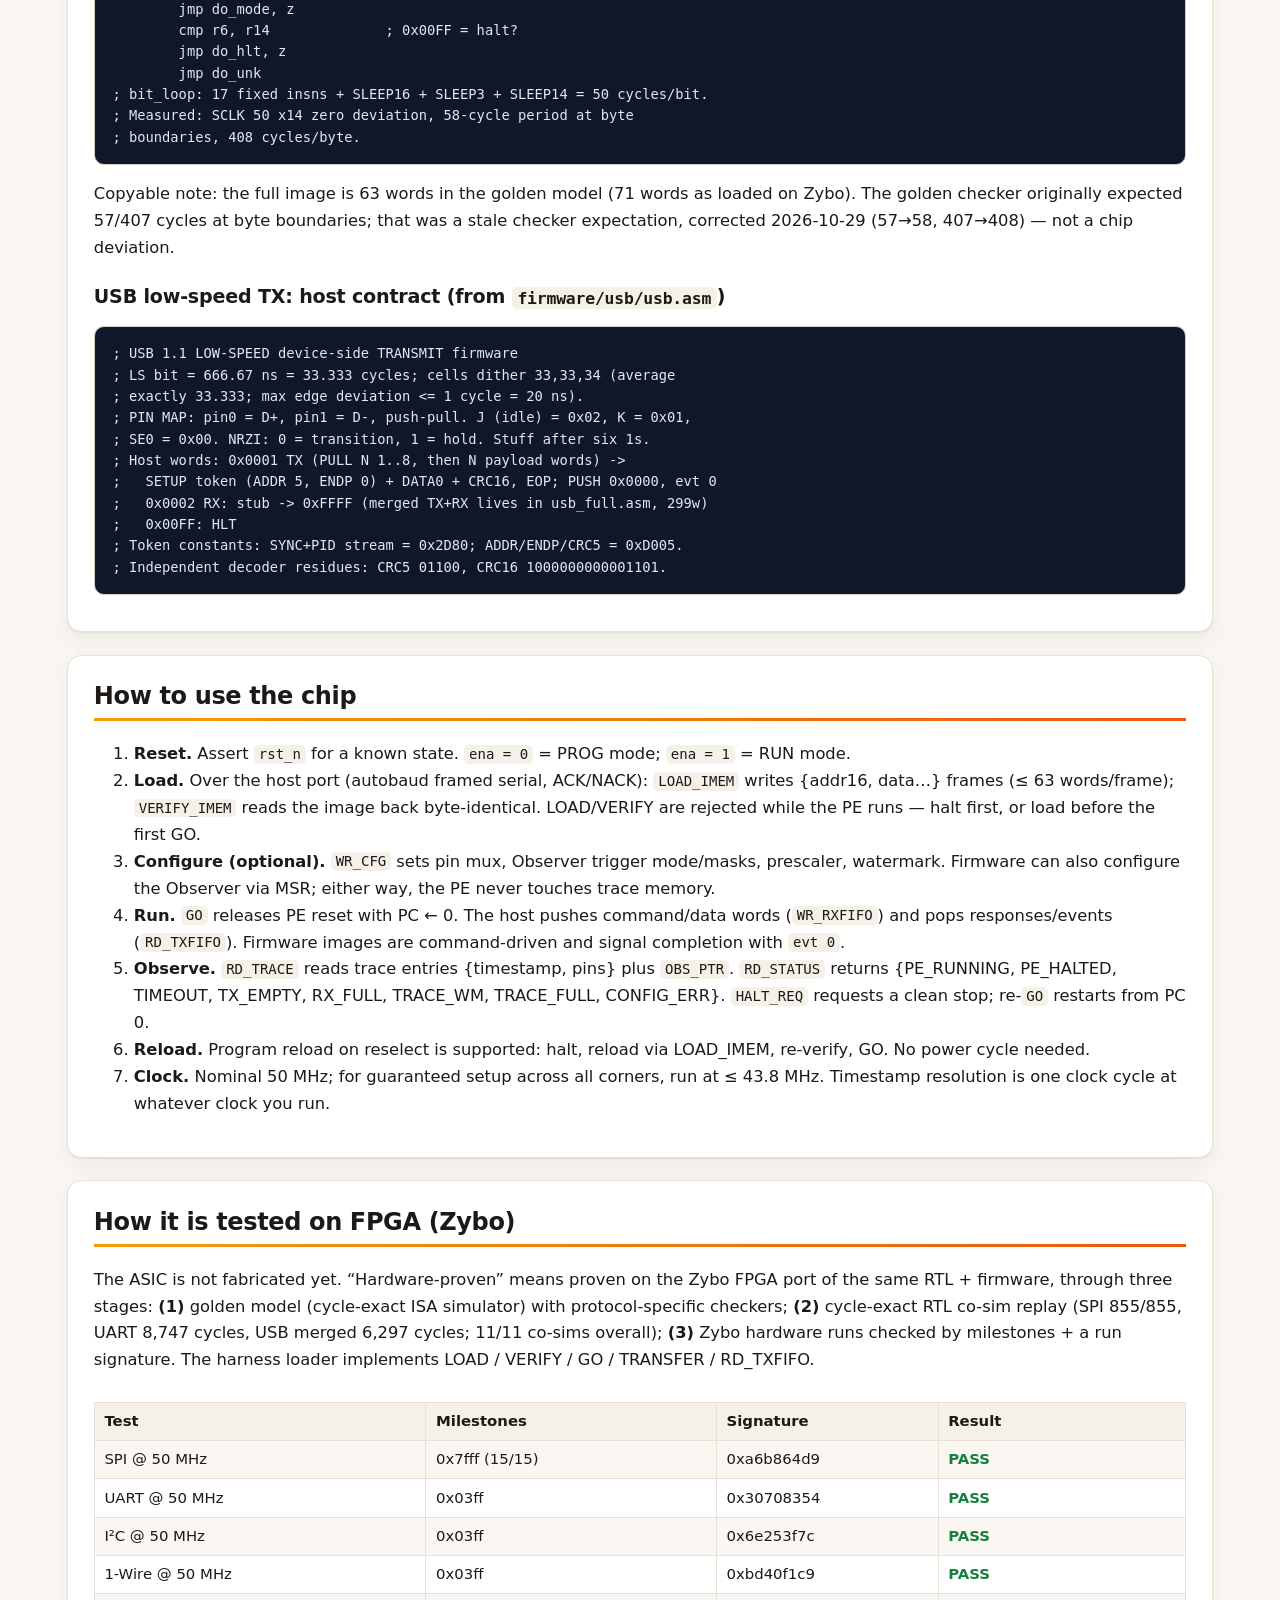
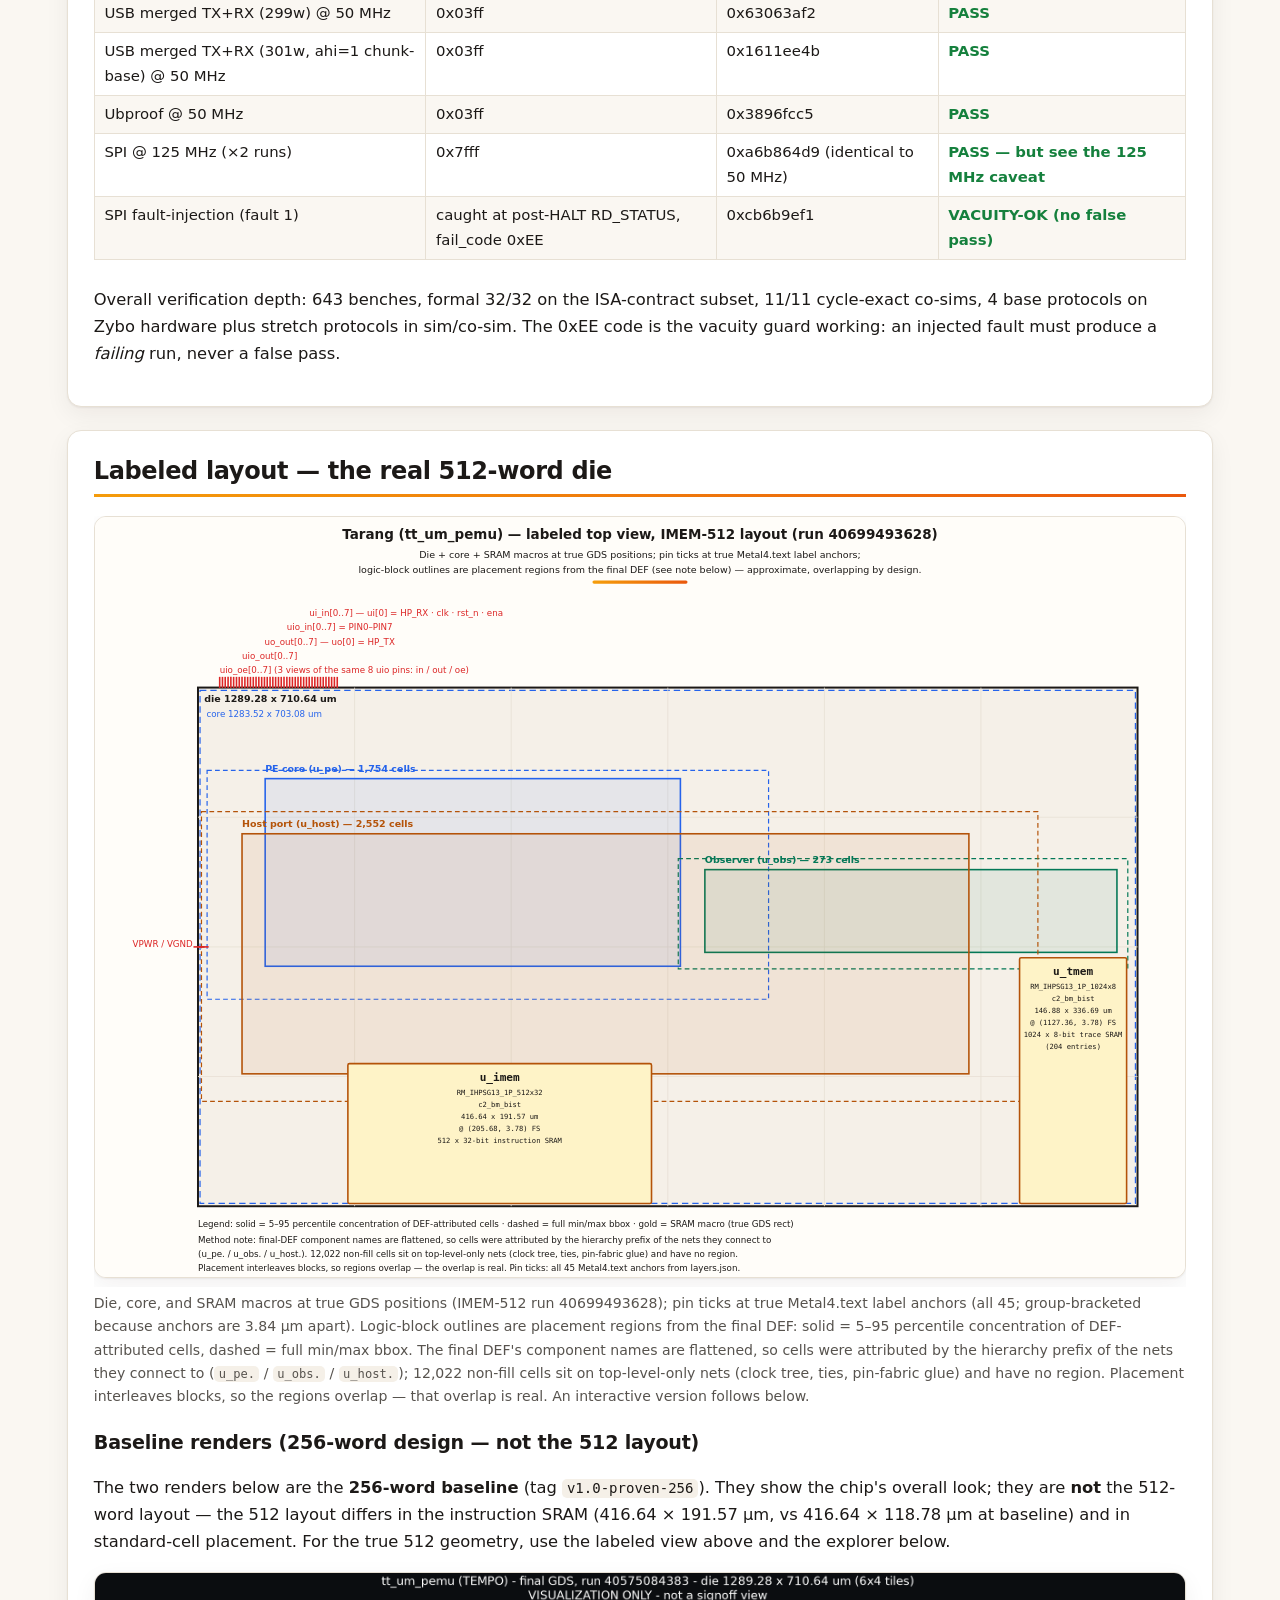
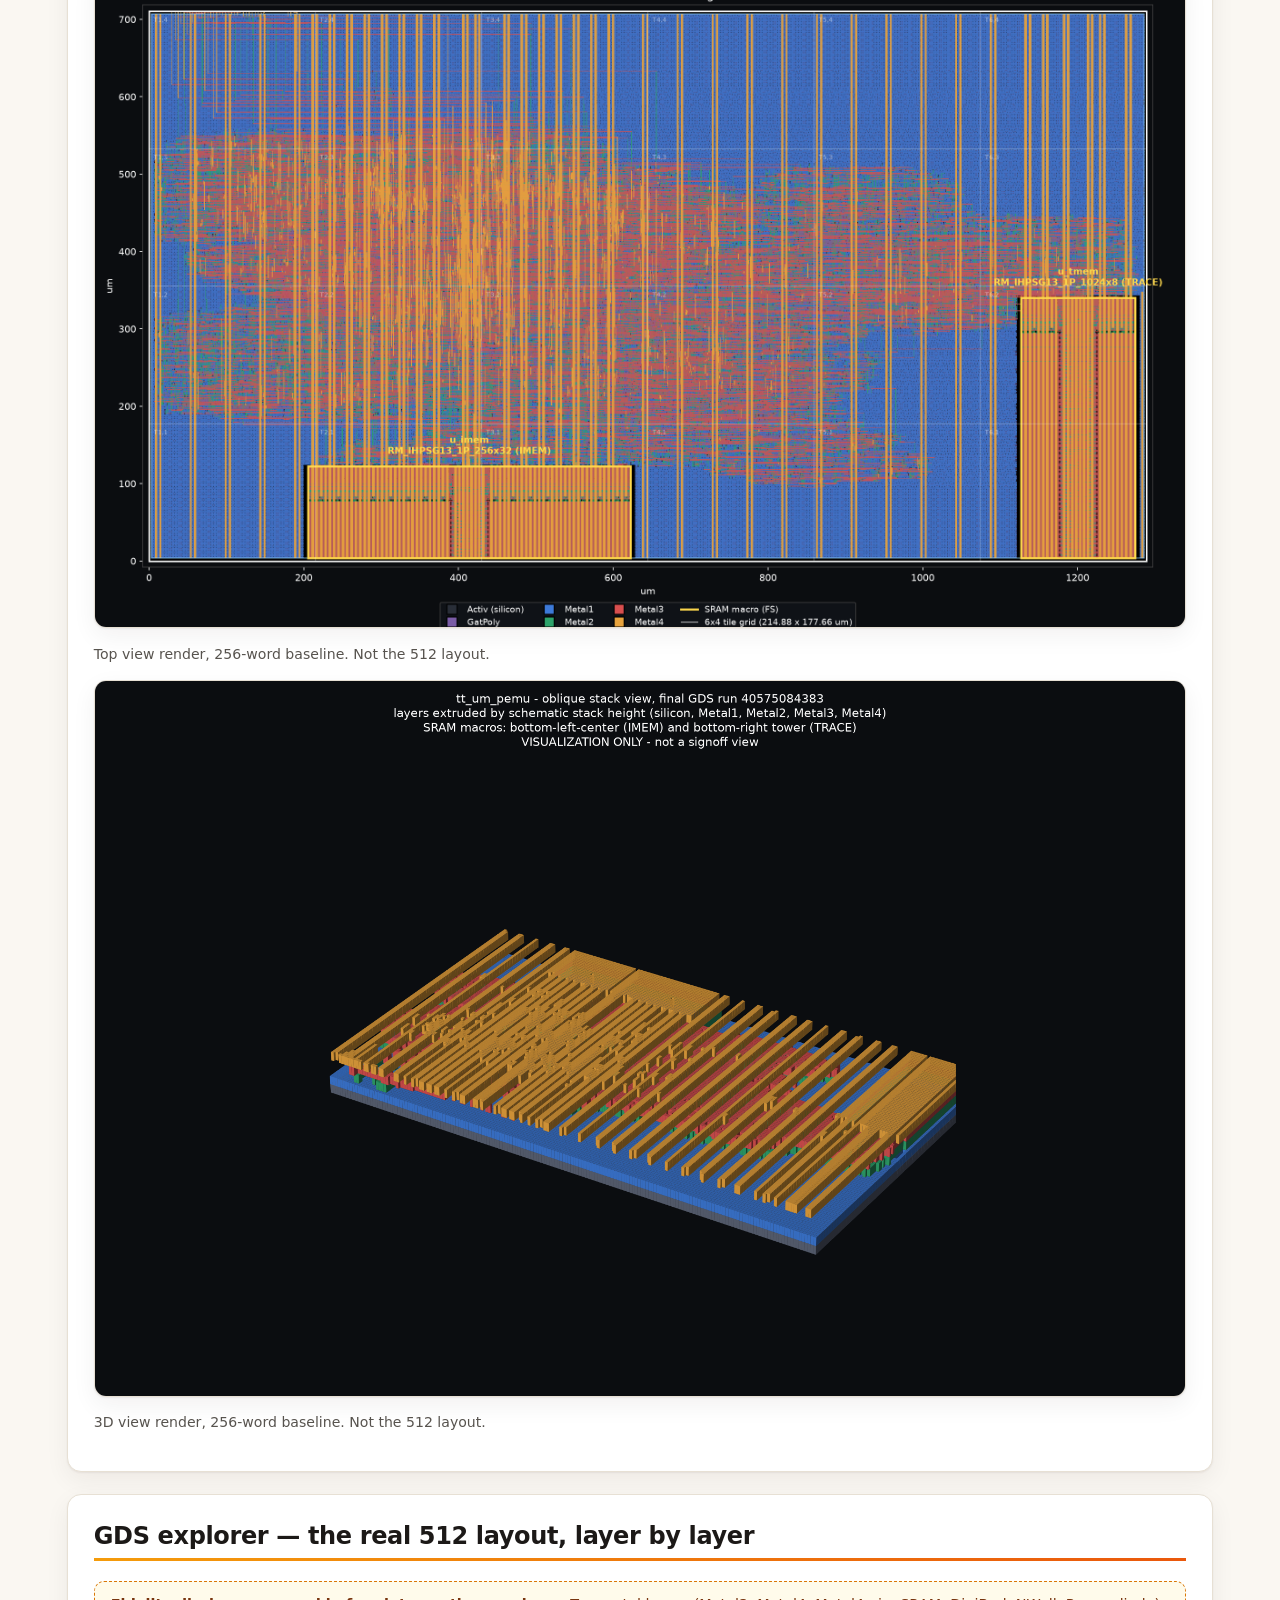
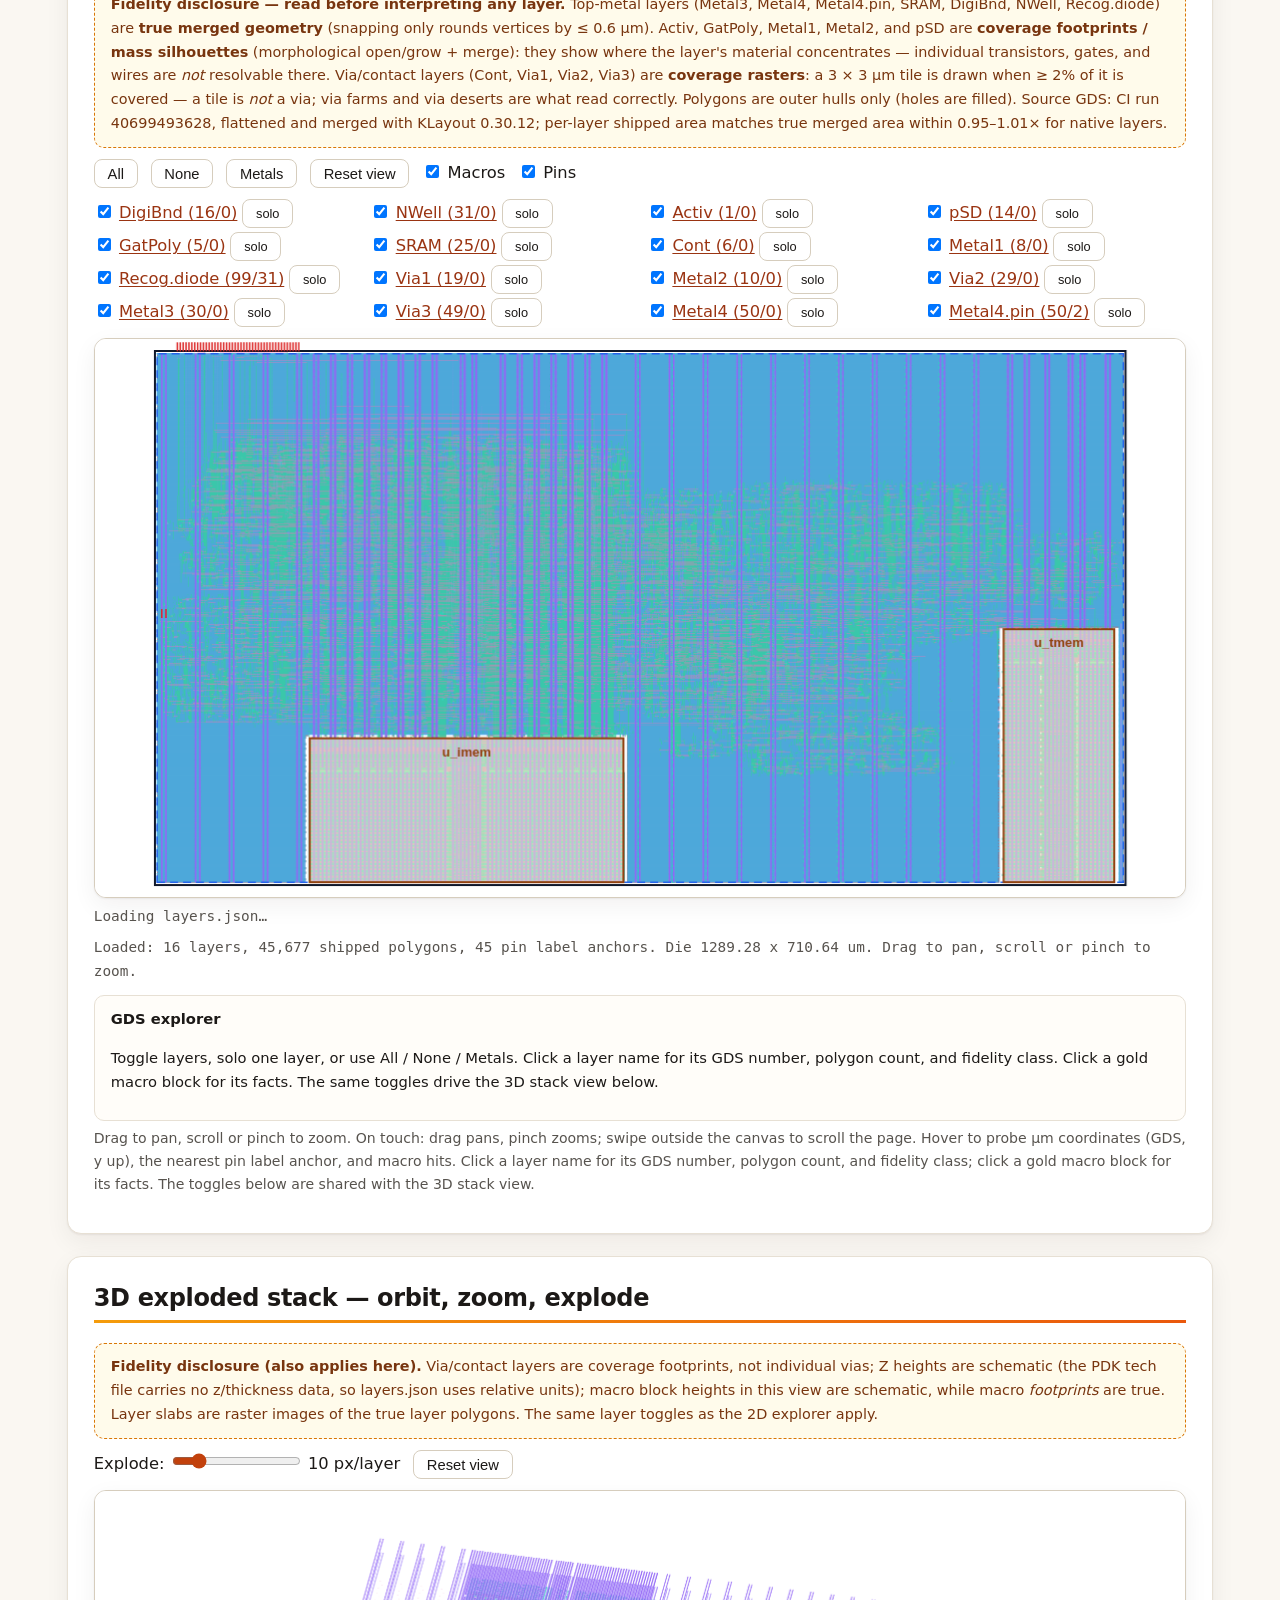
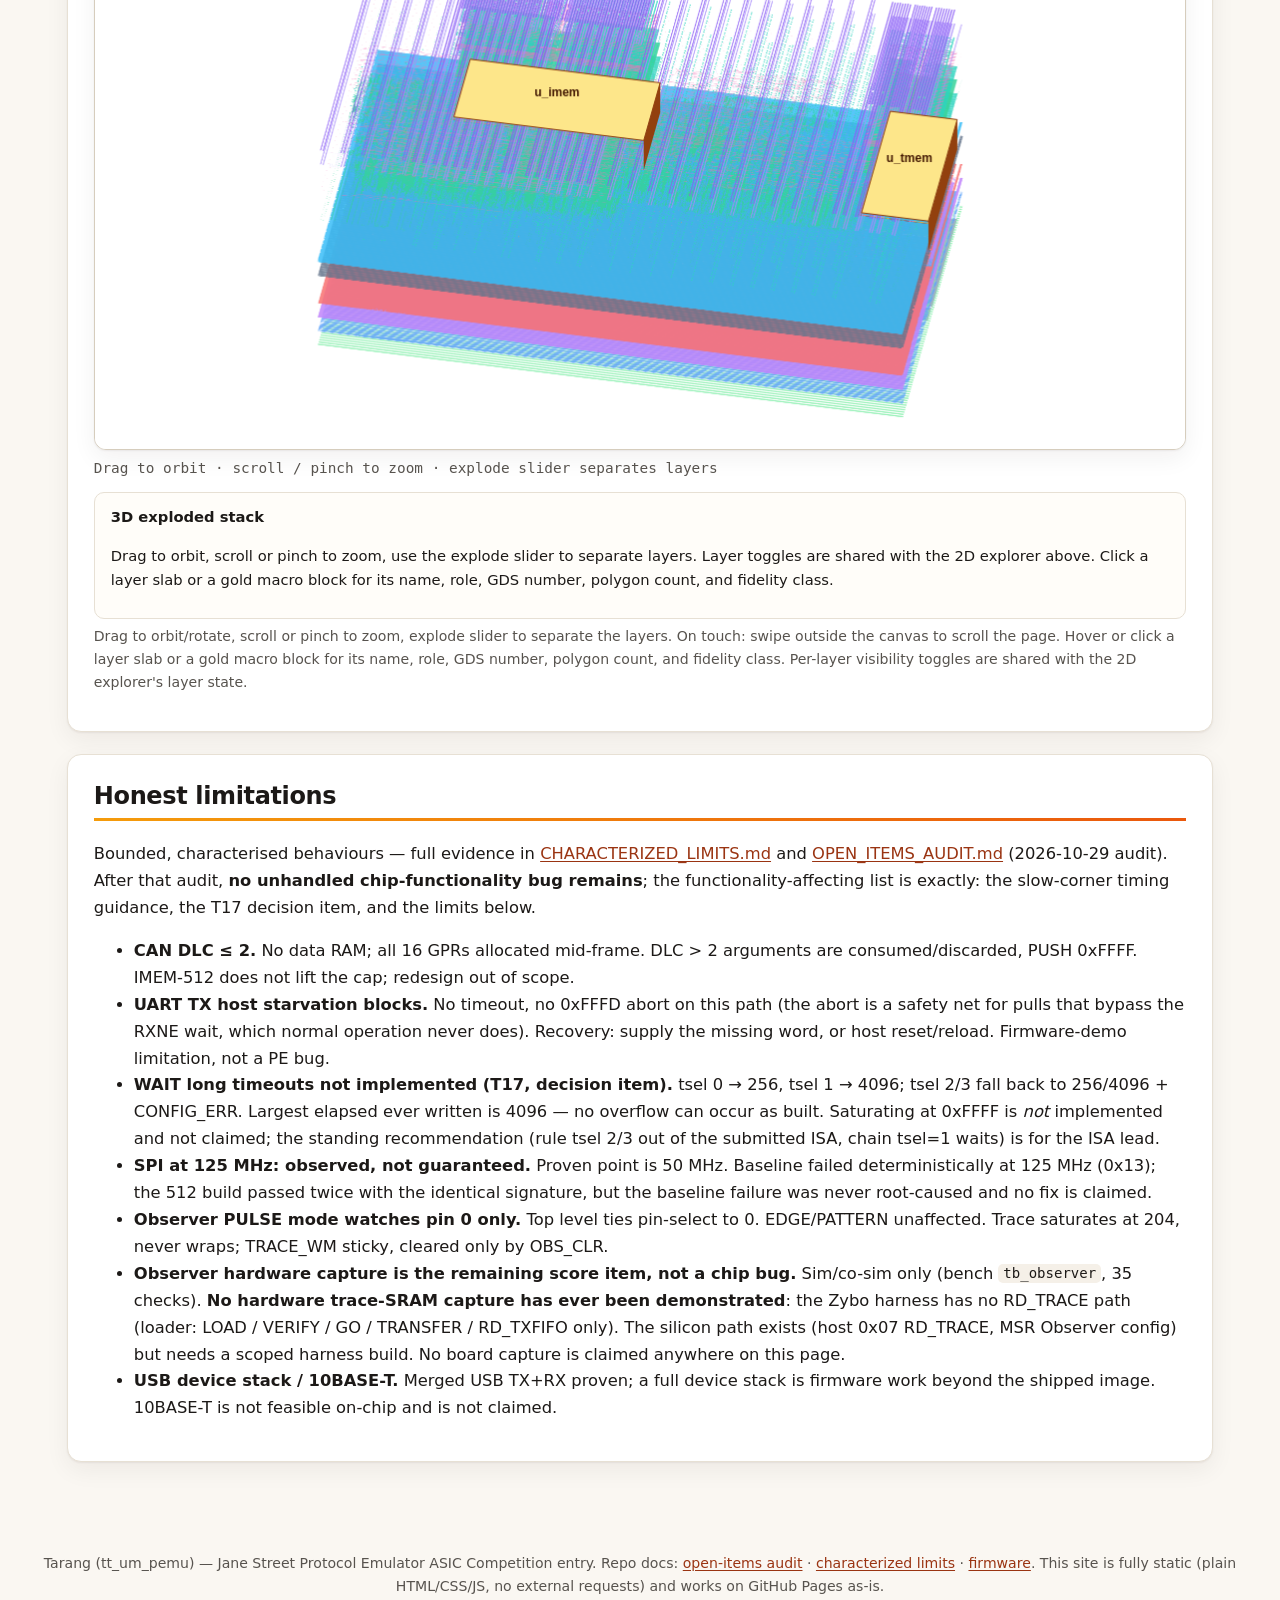
==== commit b9377216: "docs: rebrand TEMPO to Tarang (full rebrand, prose + headers) Whole-word project-name rename only: T" ====
--- a/docs/index.html
+++ b/docs/index.html
@@ -3,20 +3,20 @@
 <head>
 <meta charset="utf-8">
 <meta name="viewport" content="width=device-width, initial-scale=1">
-<title>TEMPO — Timing-Exact Multi-Protocol Observer</title>
+<title>Tarang — Timing-Exact Programmable Protocol Emulator</title>
 <script id="tempo-theme-init">(function(){try{var t=localStorage.getItem("tempo-theme");if(t!=="dark"&&t!=="light")t=window.matchMedia("(prefers-color-scheme: dark)").matches?"dark":"light";document.documentElement.setAttribute("data-theme",t);}catch(e){document.documentElement.setAttribute("data-theme","light");}})();</script>
 <link rel="stylesheet" href="assets/site.css">
 </head>
 <body>
 <header class="hero" id="top">
-  <h1>TEMPO — Timing-Exact Multi-Protocol Observer</h1>
+  <h1>Tarang — Timing-Exact Programmable Protocol Emulator</h1>
   <p class="tag">The debugger's chip.</p>
   <p>A programmable protocol-emulator ASIC with an independent on-chip logic
   analyser, for the Jane Street Protocol Emulator ASIC Competition
   (Tiny Tapeout, IHP 130&nbsp;nm SG13G2 / CMOS5L, 6&times;4 tiles, submission
   deadline 18 January 2027).</p>
-  <p>TEMPO does not hard-wire a protocol. It executes firmware in a 32-bit
-  <em>timed</em> instruction set (TEMPO-32 ISA v0.2 + v0.3 note): every
+  <p>Tarang does not hard-wire a protocol. It executes firmware in a 32-bit
+  <em>timed</em> instruction set (Tarang-32 ISA v0.2 + v0.3 note): every
   instruction carries a delay field, pin effects land on exact cycles,
   <code>WAIT</code> returns the cycles actually elapsed, and <code>CAP</code>
   atomically snapshots {timestamp, pins}. Change the program, change the
@@ -29,7 +29,7 @@
 
 <section class="card" id="simulator">
   <h2>Interactive simulator</h2>
-  <p><a href="simulator.html"><strong>Run TEMPO firmware in your browser</strong></a>:
+  <p><a href="simulator.html"><strong>Run Tarang firmware in your browser</strong></a>:
   a cycle-exact port of the golden model (ISA v0.2 + v0.3) with the as-built
   WAIT / illegal-opcode / Observer divergences, an in-browser assembler,
   live registers and STATUS, step/run/free-run controls, a pin waveform,
@@ -39,9 +39,9 @@
 
 <section class="card" id="architecture">
   <h2>Architecture</h2>
-  <img class="diagram" src="assets/diagram-architecture.svg" data-dark-src="assets/diagram-architecture-dark.svg" alt="TEMPO system architecture diagram">
+  <img class="diagram" src="assets/diagram-architecture.svg" data-dark-src="assets/diagram-architecture-dark.svg" alt="Tarang system architecture diagram">
   <ul>
-    <li><strong>PE core (<code>u_pe</code>)</strong> — TEMPO-32 engine: 16 &times; 16-bit GPRs,
+    <li><strong>PE core (<code>u_pe</code>)</strong> — Tarang-32 engine: 16 &times; 16-bit GPRs,
     20 special registers, ALU + flags, CALL/RET stack, TX/RX FIFOs (16 &times; 16-bit each), 9-bit PC (v0.3).</li>
     <li><strong>Observer (<code>u_obs</code>)</strong> — EDGE / PATTERN / PULSE triggers,
     prescaler, watermark, 204-entry trace SRAM (<code>u_tmem</code>). Configured by firmware via MSR
@@ -54,9 +54,9 @@
     <code>u_tmem</code> 1024 &times; 8-bit trace memory.</li>
   </ul>
   <h3>Instruction word</h3>
-  <img class="diagram" src="assets/diagram-isa-word.svg" data-dark-src="assets/diagram-isa-word-dark.svg" alt="TEMPO-32 instruction word format">
+  <img class="diagram" src="assets/diagram-isa-word.svg" data-dark-src="assets/diagram-isa-word-dark.svg" alt="Tarang-32 instruction word format">
   <h3>Timing contract</h3>
-  <img class="diagram" src="assets/diagram-timing-contract.svg" data-dark-src="assets/diagram-timing-contract-dark.svg" alt="TEMPO timing contract diagram">
+  <img class="diagram" src="assets/diagram-timing-contract.svg" data-dark-src="assets/diagram-timing-contract-dark.svg" alt="Tarang timing contract diagram">
   <p>Every instruction executes in <strong>1 + d cycles</strong>; <code>PGET</code> reads the
   2-FF-synchronised pins (2-cycle architectural latency, accounted for in every firmware image);
   <code>SLEEP</code> is exactly <strong>1 + imm13</strong> cycles; a <code>WAIT</code> whose condition
@@ -152,7 +152,7 @@
 <section class="card" id="code">
   <h2>Example code — real firmware, not pseudocode</h2>
   <h3>SPI master: init + command loop (excerpt from <code>firmware/spi/spi.asm</code>)</h3>
-<pre>; TEMPO-32 SPI master -- mode 0, 1 MHz; 50 MHz core -&gt; 50 cycles/bit.
+<pre>; Tarang-32 SPI master -- mode 0, 1 MHz; 50 MHz core -&gt; 50 cycles/bit.
 ; Host words: 0x0001 TRANSFER (PULL N, then N data words; PUSH rx bytes,
 ;   then 0x0000 status, evt 0) · 0x0003 SET MODE (unsupported -&gt; 0xFFFF)
 ;   · 0x00FF HALT · other -&gt; 0xFFFF.
@@ -367,7 +367,7 @@
 
 </main>
 <footer>
-  TEMPO (tt_um_pemu) — Jane Street Protocol Emulator ASIC Competition entry. Repo docs:
+  Tarang (tt_um_pemu) — Jane Street Protocol Emulator ASIC Competition entry. Repo docs:
   <a href="OPEN_ITEMS_AUDIT.md">open-items audit</a> ·
   <a href="CHARACTERIZED_LIMITS.md">characterized limits</a> ·
   <a href="FIRMWARE.md">firmware</a>. This site is fully static
--- a/docs/assets/site.css
+++ b/docs/assets/site.css
@@ -1,4 +1,4 @@
-/* TEMPO docs site — design system. Plain CSS, no frameworks, no external requests.
+/* Tarang docs site — design system. Plain CSS, no frameworks, no external requests.
    Two themes, one token set. The theme is chosen before first paint by a tiny
    inline script in <head> (localStorage "tempo-theme", else OS preference) that
    sets data-theme on <html>; nav.js keeps the toggle, the diagram variants and
